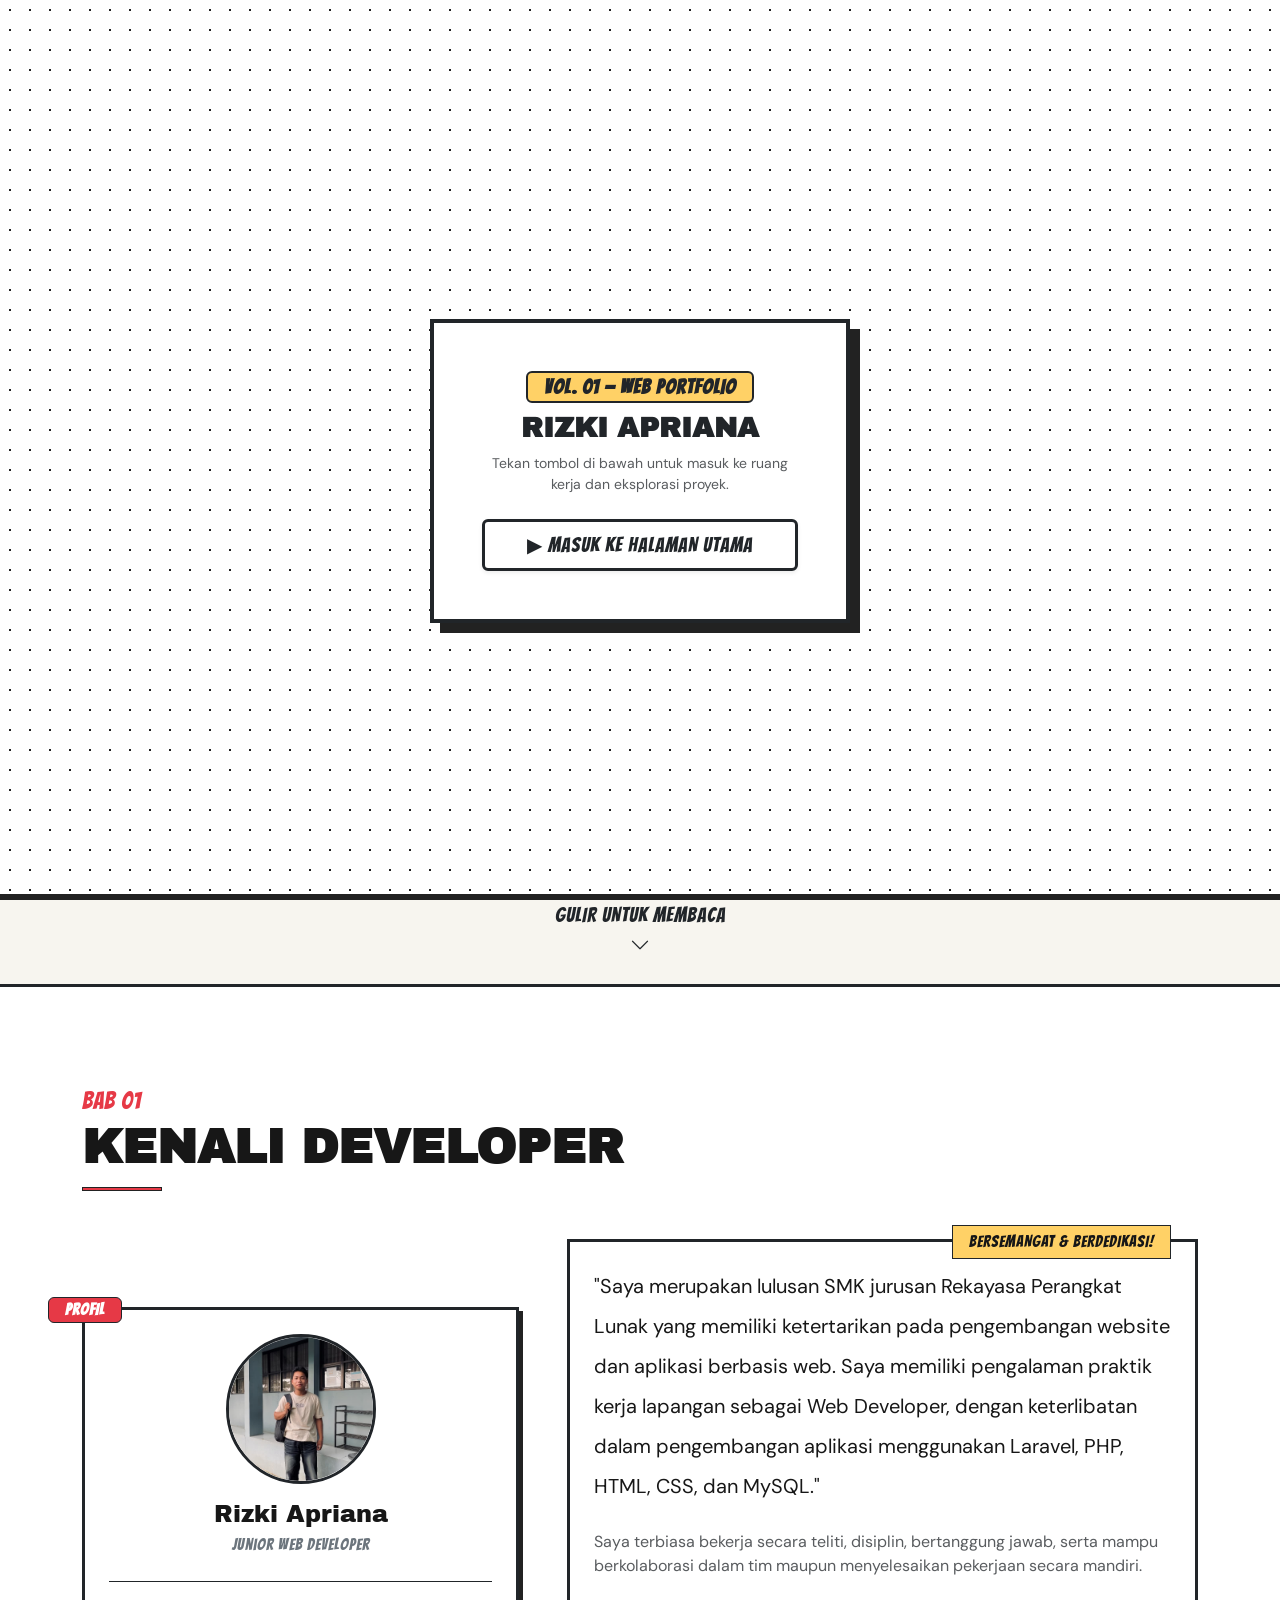
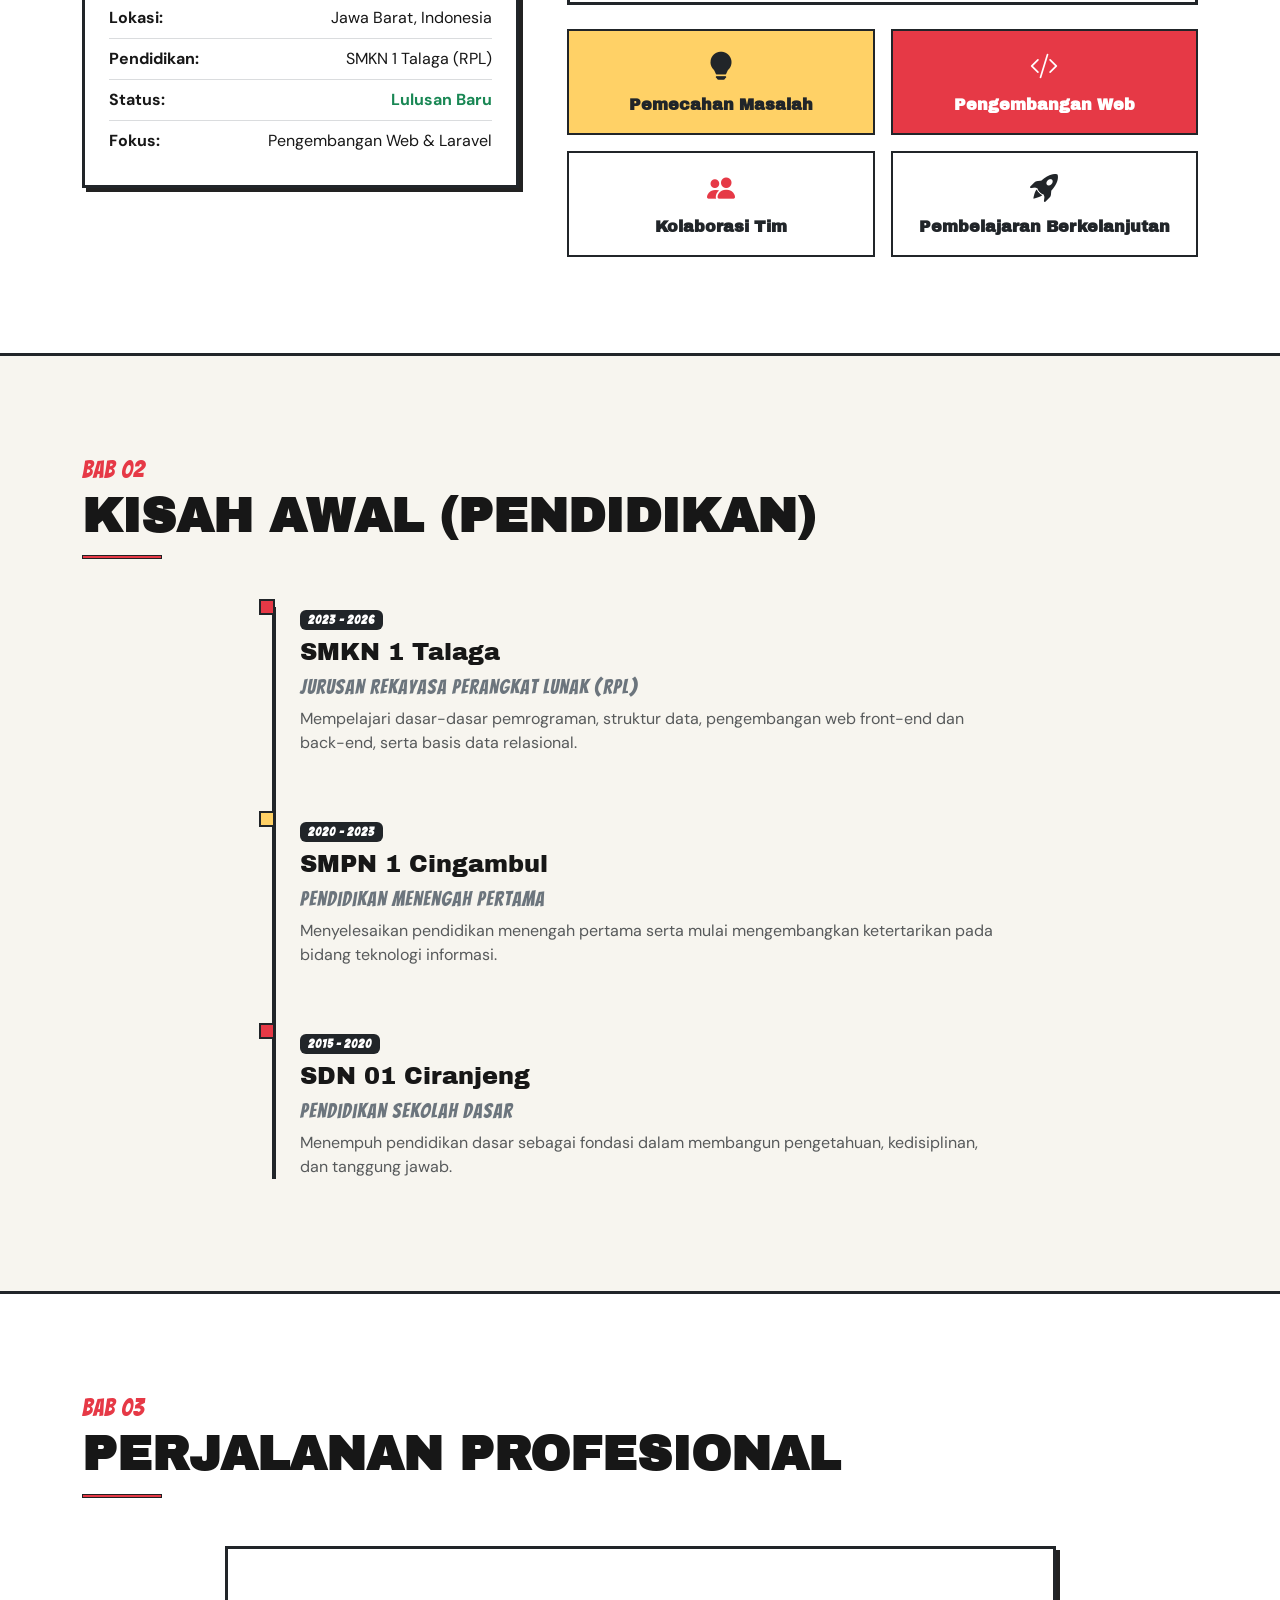
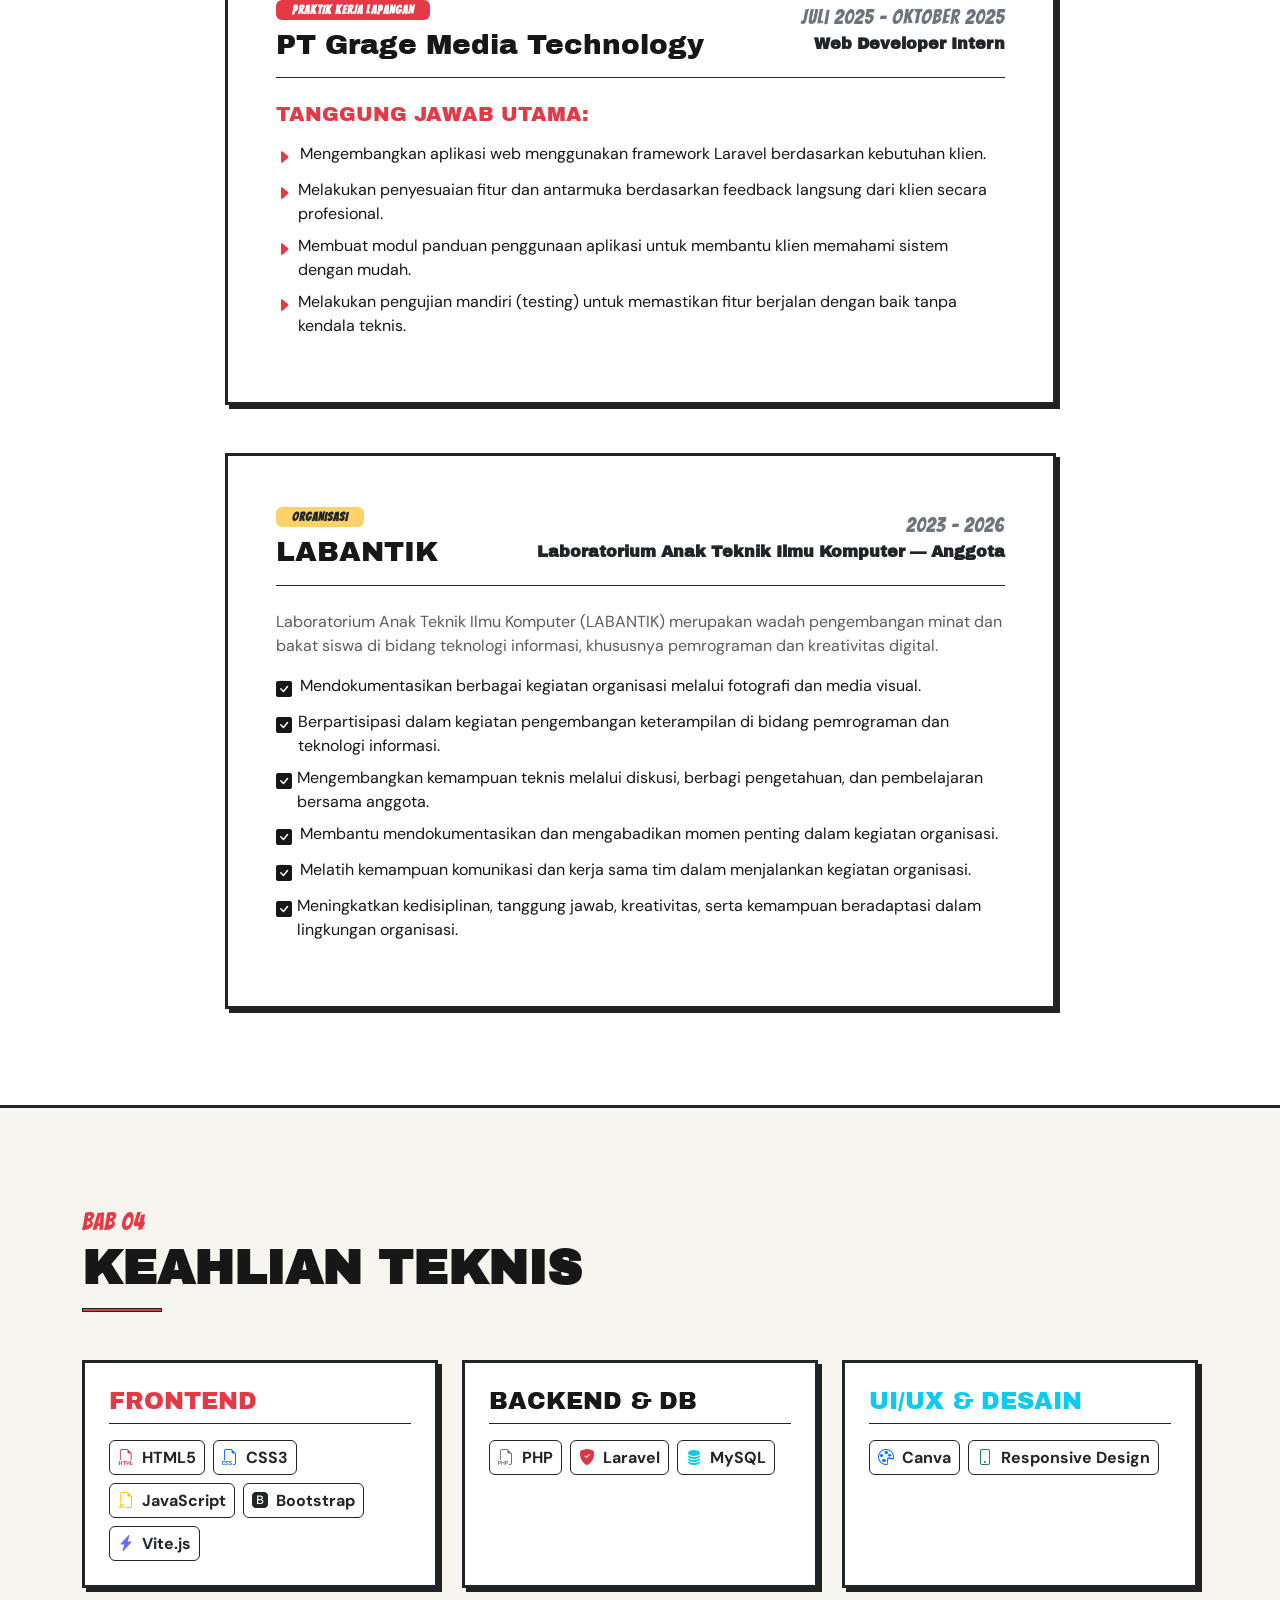
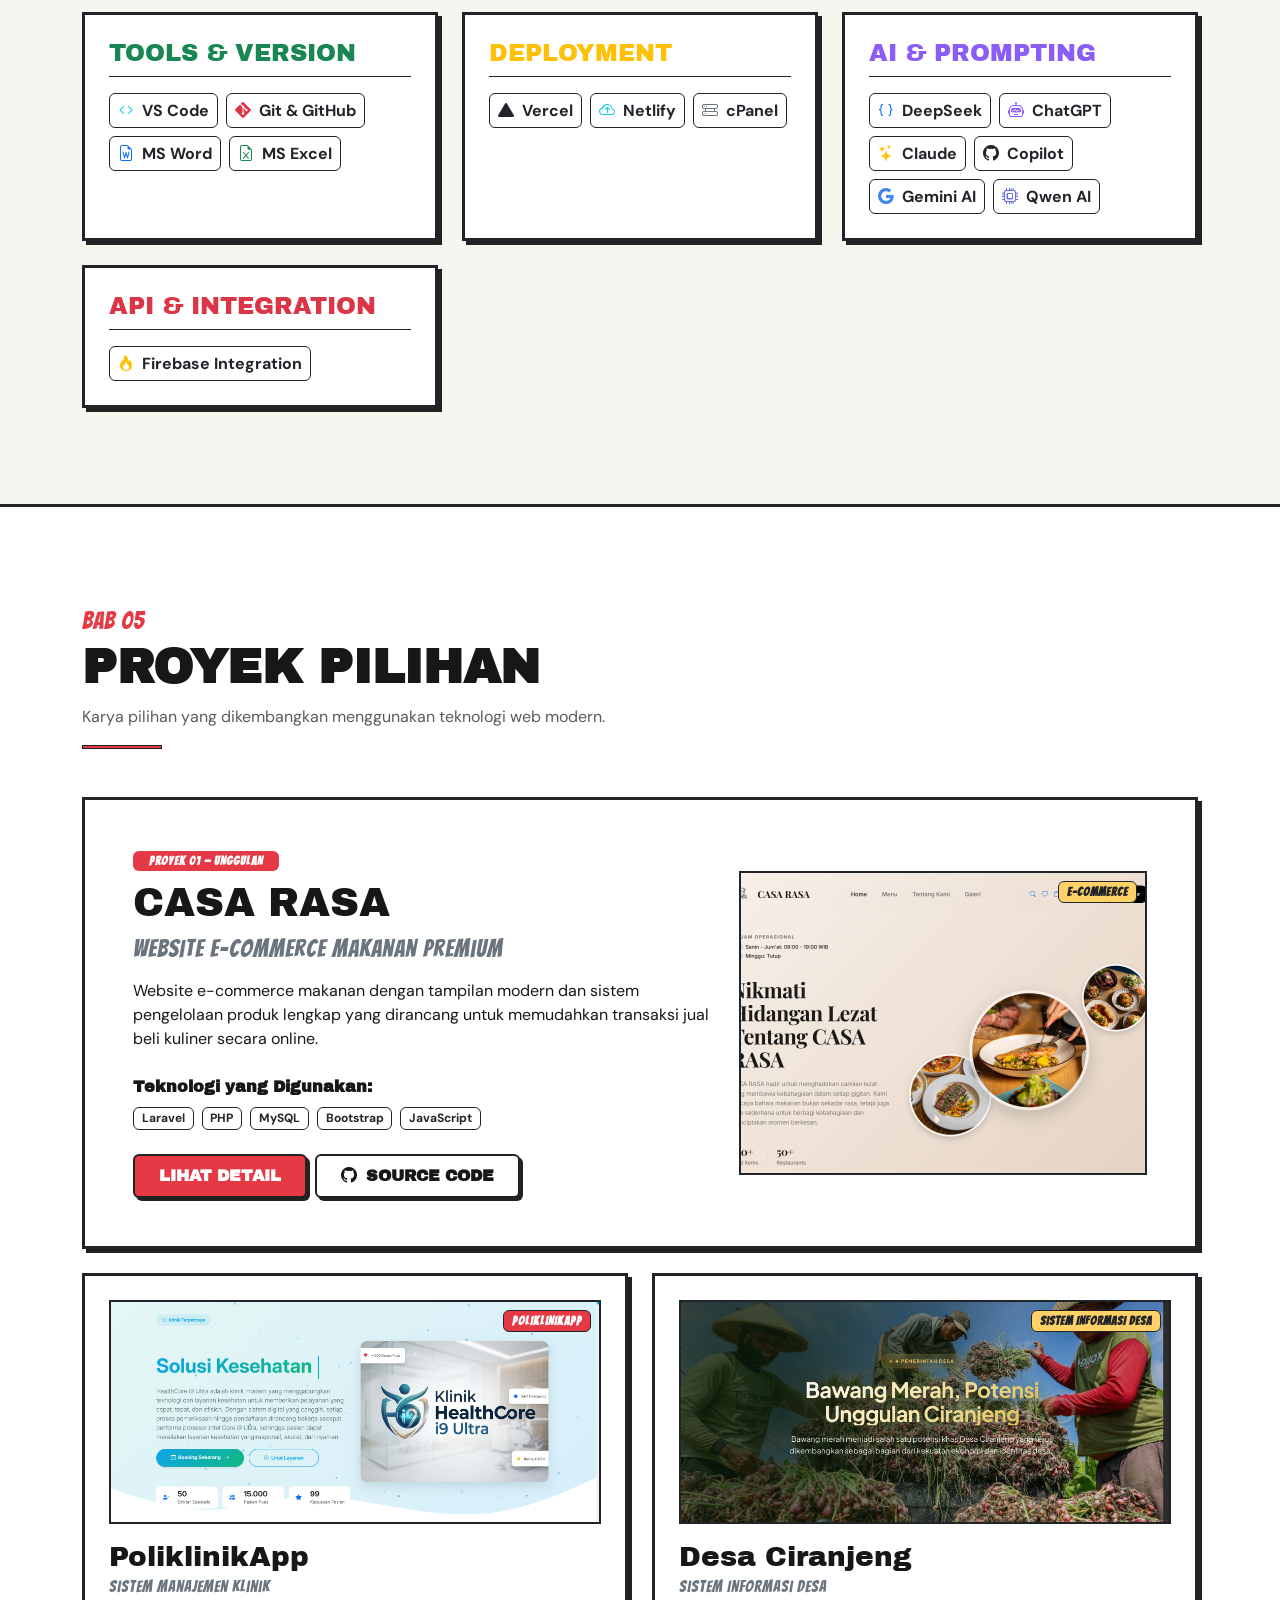
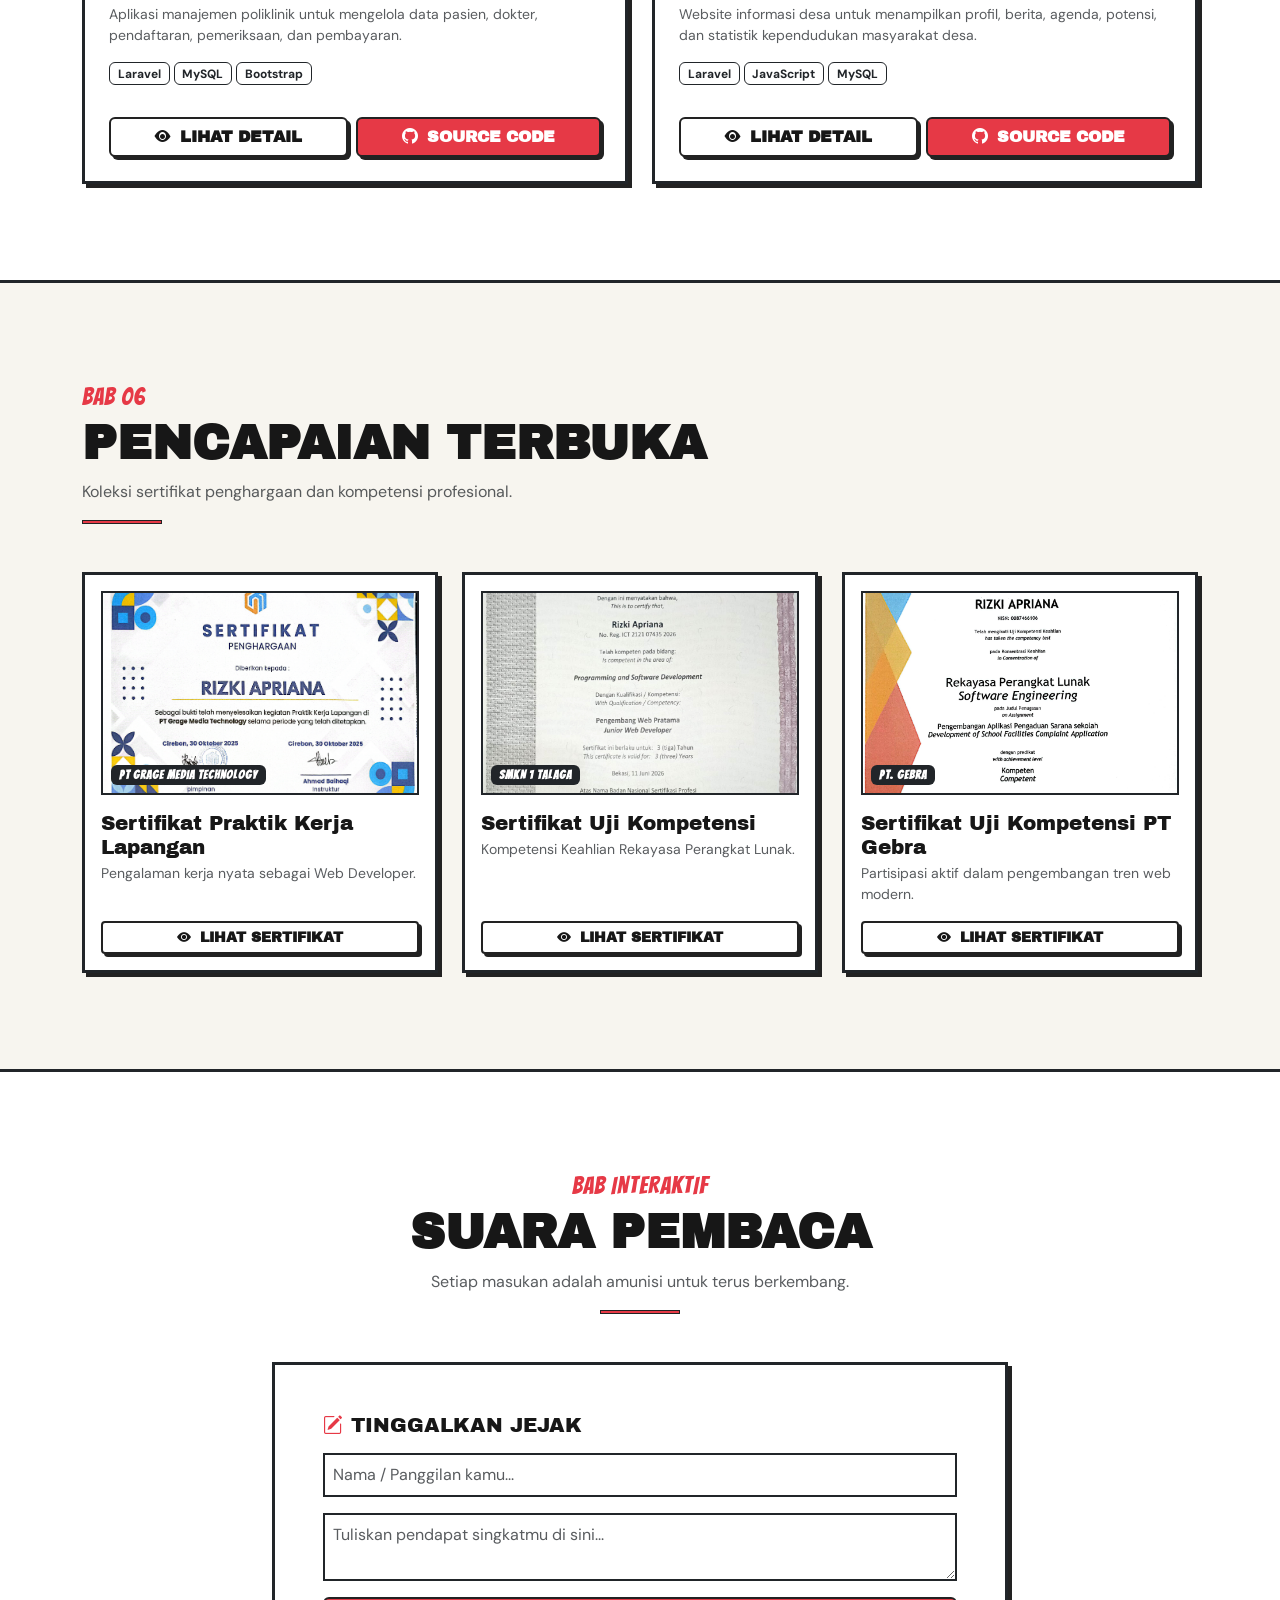
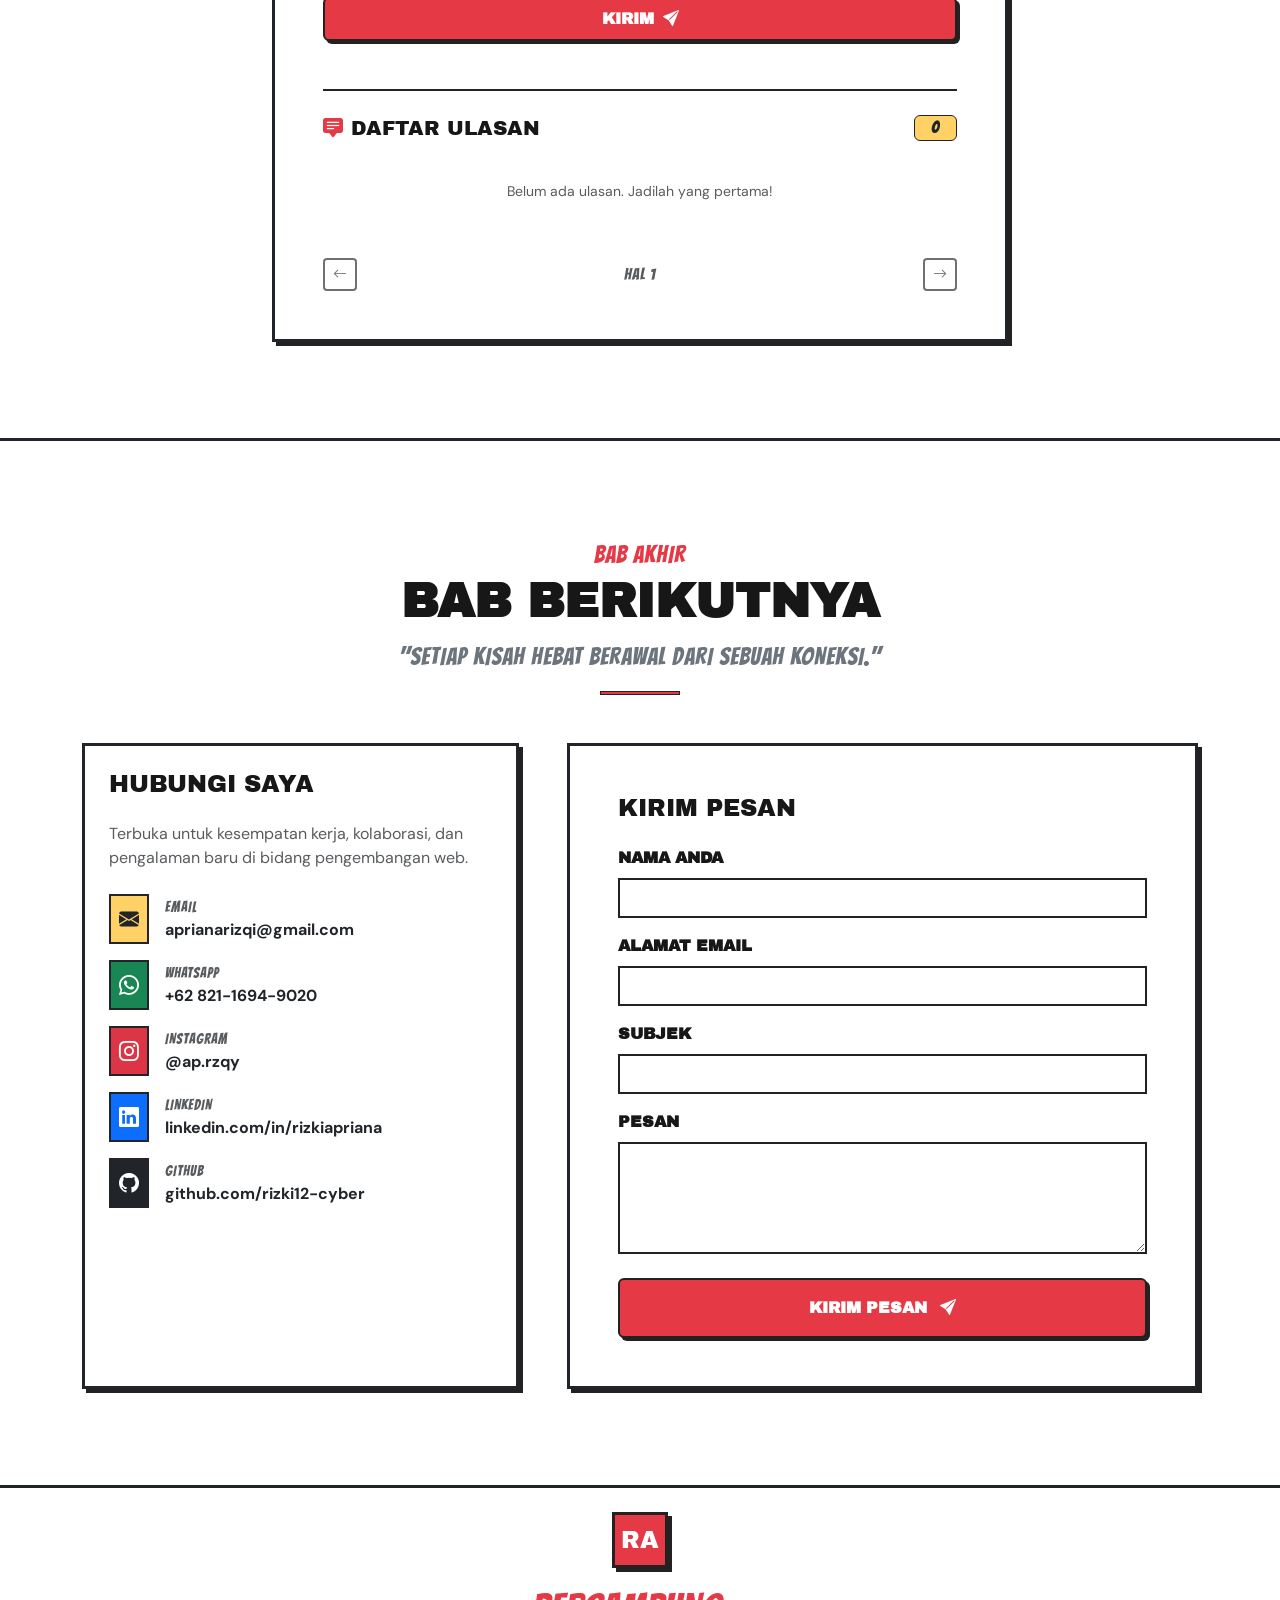
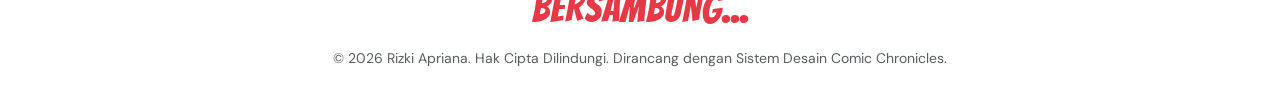
==== index.html @ af173f20 "Initial commit - Portfolio Rizki" ====
<!DOCTYPE html>
<html lang="id" data-theme="light">
<head>
    <meta charset="UTF-8">
    <meta name="viewport" content="width=device-width, initial-scale=1.0">

    <!-- Anti-flash tema: WAJIB paling atas, sebelum CSS -->
    <script>
        (function () {
            try {
                var t = localStorage.getItem('theme') || 'light';
                document.documentElement.setAttribute('data-theme', t);
            } catch (e) { /* localStorage diblokir, abaikan */ }
        })();
    </script>

    <!-- SEO Dasar -->
    <title>Portofolio — Rizki Apriana | Junior Web Developer</title>
    <meta name="description" content="Portofolio profesional Rizki Apriana, Junior Web Developer lulusan Rekayasa Perangkat Lunak. Berpengalaman membangun aplikasi web dengan Laravel, PHP, dan MySQL.">
    <meta name="author" content="Rizki Apriana">
    <meta name="robots" content="index, follow">
    <meta name="keywords" content="Rizki Apriana, Web Developer, Laravel Developer, Portofolio, RPL, SMKN 1 Talaga">
    <link rel="canonical" href="https://rizkiapriana.dev/">

    <!-- Preconnect & DNS-Prefetch untuk Mempercepat Koneksi CDN Eksternal -->
    <link rel="preconnect" href="https://cdn.jsdelivr.net" crossorigin>
    <link rel="preconnect" href="https://unpkg.com" crossorigin>
    <link rel="preconnect" href="https://fonts.googleapis.com">
    <link rel="preconnect" href="https://fonts.gstatic.com" crossorigin>
    <link rel="dns-prefetch" href="https://cdn.jsdelivr.net">
    <link rel="dns-prefetch" href="https://unpkg.com">

    <!-- Warna tema browser -->
    <meta name="theme-color" content="#FFF8E7" media="(prefers-color-scheme: light)">
    <meta name="theme-color" content="#111111" media="(prefers-color-scheme: dark)">

    <!-- Favicon & ikon -->
    <link rel="icon" type="image/svg+xml" href="assets/images/favicon.svg">
    <link rel="icon" type="image/png" sizes="32x32" href="assets/images/favicon-32x32.png">
    <link rel="icon" type="image/png" sizes="16x16" href="assets/images/favicon-16x16.png">
    <link rel="apple-touch-icon" sizes="180x180" href="assets/images/apple-touch-icon.png">
    <link rel="manifest" href="site.webmanifest">

    <!-- Open Graph -->
    <meta property="og:type" content="website">
    <meta property="og:site_name" content="Comic Chronicles — Rizki Apriana">
    <meta property="og:locale" content="id_ID">
    <meta property="og:title" content="Comic Chronicles — Portofolio Rizki Apriana">
    <meta property="og:description" content="Jelajahi perjalanan digital dan proyek pengembangan web saya.">
    <meta property="og:url" content="https://rizkiapriana.dev/">
    <meta property="og:image" content="https://rizkiapriana.dev/assets/images/og-image.png">
    <meta property="og:image:width" content="1200">
    <meta property="og:image:height" content="630">
    <meta property="og:image:alt" content="Portofolio Rizki Apriana — Junior Web Developer">

    <!-- Twitter Card -->
    <meta name="twitter:card" content="summary_large_image">
    <meta name="twitter:title" content="Comic Chronicles — Portofolio Rizki Apriana">
    <meta name="twitter:description" content="Jelajahi perjalanan digital dan proyek pengembangan web saya.">
    <meta name="twitter:image" content="https://rizkiapriana.dev/assets/images/og-image.png">

    <!-- Google Fonts (Gunakan display=swap untuk performa teks) -->
    <link href="https://fonts.googleapis.com/css2?family=Archivo+Black&family=Bangers&family=DM+Sans:ital,opsz,wght@0,9..40,100..1000;1,9..40,100..1000&display=swap" rel="stylesheet">

    <!-- Bootstrap 5.3 CSS -->
    <link href="https://cdn.jsdelivr.net/npm/bootstrap@5.3.3/dist/css/bootstrap.min.css" rel="stylesheet">
    <!-- Bootstrap Icons -->
    <link href="https://cdn.jsdelivr.net/npm/bootstrap-icons@1.11.3/font/bootstrap-icons.min.css" rel="stylesheet">
    <!-- AOS CSS -->
    <link href="https://unpkg.com/aos@2.3.1/dist/aos.css" rel="stylesheet">

    <!-- Custom CSS -->
    <link rel="stylesheet" href="assets/css/style.css">
    <link rel="stylesheet" href="assets/css/animations.css">
    <link rel="stylesheet" href="assets/css/responsive.css">

    <!-- Structured Data -->
    <script type="application/ld+json">
    {
      "@context": "https://schema.org",
      "@type": "Person",
      "name": "Rizki Apriana",
      "jobTitle": "Junior Web Developer",
      "url": "https://rizkiapriana.dev/",
      "image": "https://rizkiapriana.dev/assets/images/profil.jpg",
      "email": "mailto:aprianarizqi@gmail.com",
      "address": { "@type": "PostalAddress", "addressRegion": "Jawa Barat", "addressCountry": "ID" },
      "alumniOf": { "@type": "EducationalOrganization", "name": "SMKN 1 Talaga" },
      "knowsAbout": ["Laravel", "PHP", "MySQL", "HTML", "CSS", "JavaScript", "Bootstrap"],
      "sameAs": [
        "https://github.com/rizki12-cyber",
        "https://www.instagram.com/ap.rzqy",
        "https://www.linkedin.com/in/rizkiapriana"
      ]
    }
    </script>
</head>
<body>

    <!-- Splash Screen Interaktif dengan GIF Animasi Spider-Man -->
    <div id="comicSplash" class="splash-screen position-relative d-flex align-items-center justify-content-center">

        <div class="splash-box p-4 p-md-5 border border-4 border-dark bg-body shadow-comic text-center mt-5 pt-4">
            <span class="badge bg-comic-yellow text-dark border border-2 border-dark font-bangers fs-5 px-3 py-1 mb-2">
                VOL. 01 — WEB PORTFOLIO
            </span>
            
            <h1 class="font-archivo fs-3 fw-bold text-dark mb-2">
                RIZKI APRIANA
            </h1>

            <p class="font-dm text-muted small mb-4">
                Tekan tombol di bawah untuk masuk ke ruang kerja dan eksplorasi proyek.
            </p>

            <!-- Tombol Interaktif untuk Memulai & Mengizinkan Audio -->
            <button id="startSplashBtn" class="btn btn-comic-red font-bangers fs-5 px-4 py-2 border border-3 border-dark w-100 shadow-sm">
                ▶ MASUK KE HALAMAN UTAMA
            </button>

            <!-- Area Angka Hitung Mundur -->
            <div id="countdownArea" class="d-none mt-3">
                <h1 id="countdownNumber" class="font-archivo display-1 fw-bold text-comic-red mb-1 comic-countdown-text">3</h1>
                <p id="splashStatusText" class="font-bangers fs-6 text-dark mb-0 tracking-widest">MEMUAT SISTEM...</p>
            </div>
        </div>
    </div>

    <!-- Skip link untuk aksesibilitas keyboard -->
    <a href="#home" class="visually-hidden-focusable position-absolute top-0 start-0 m-2 px-3 py-2 bg-dark text-white">Lompat ke konten</a>

    <!-- Reading Progress Bar -->
    <div id="reading-progress"></div>

    <!-- Navigation Bar -->
    <nav class="navbar navbar-expand-lg fixed-top comic-navbar-minimal">
        <div class="container d-flex align-items-center justify-content-between">
            <a class="navbar-brand comic-brand d-flex align-items-center gap-2 m-0" href="#home">
                <span class="monogram-badge">RA</span>
                <span class="brand-text d-none d-sm-inline">APRIANA<span class="text-comic-red">.DEV</span></span>
            </a>
            
            <div class="d-flex align-items-center gap-2 d-lg-none">
                <button class="navbar-toggler comic-toggler" type="button" data-bs-toggle="collapse" data-bs-target="#navbarNav" aria-controls="navbarNav" aria-expanded="false" aria-label="Toggle Navigasi">
                    <span class="navbar-toggler-icon"></span>
                </button>
            </div>

            <div class="collapse navbar-collapse justify-content-end flex-grow-0" id="navbarNav">
                <ul class="navbar-nav align-items-lg-center gap-1 gap-lg-2 my-2 my-lg-0 p-3 p-lg-1 bg-surface border border-3 border-dark shadow-comic">
                    <li class="nav-item"><a class="nav-link comic-nav-link" href="#about">Tentang</a></li>
                    <li class="nav-item"><a class="nav-link comic-nav-link" href="#origin">Pendidikan</a></li>
                    <li class="nav-item"><a class="nav-link comic-nav-link" href="#experience">Pengalaman</a></li>
                    <li class="nav-item"><a class="nav-link comic-nav-link" href="#skills">Keahlian</a></li>
                    <li class="nav-item"><a class="nav-link comic-nav-link" href="#projects">Proyek</a></li>
                    <li class="nav-item"><a class="nav-link comic-nav-link" href="#certificates">Sertifikat</a></li>
                    <li class="nav-item"><a class="nav-link comic-nav-link" href="#reviews">Ulasan</a></li>
                    <li class="nav-item"><a class="nav-link comic-nav-link" href="#contact">Kontak</a></li>
                    <li class="nav-item ms-lg-1 mt-2 mt-lg-0">
                        <a href="cv.html" class="btn btn-comic-primary btn-sm px-3 py-1 font-archivo text-uppercase w-100">CV</a>
                    </li>
                </ul>
            </div>
        </div>
    </nav>

    <!-- Chapter Indicator Floating -->
    <div class="chapter-indicator d-none d-xl-flex">
        <span class="chapter-tag" id="currentChapter">EDISI #001 — BERANDA</span>
    </div>

    <!-- Hero Section -->
    <section id="home" class="hero-section comic-panel-grid">
        <div class="container">
            <div class="row align-items-center min-vh-100 py-5">
                <div class="col-lg-7" data-aos="fade-right">
                    <div class="comic-badge-top mb-3">
                        <span class="badge bg-comic-yellow text-dark border border-dark fw-bold px-3 py-2 font-bangers text-wrap text-start">THE DEVELOPER CHRONICLES — EDISI #001</span>
                    </div>
                    <h1 class="display-3 fw-black font-archivo text-uppercase mb-3">
                        HALO, SAYA <span class="text-comic-red highlight-pop">RIZKI APRIANA</span>
                        <span class="d-block d-md-inline-block mt-3 mt-md-0 ms-md-3">
                            <span class="nemo-inline font-bangers">
                                BIASA DI PANGGIL <span class="nemo-badge font-archivo">NEMO</span>
                            </span>
                        </span>
                    </h1>

                    <h2 class="h4 font-bangers tracking-wide text-secondary mb-4">
                        JUNIOR WEB DEVELOPER
                    </h2>

                    <p class="hero-desc font-dm text-muted mb-5">
                        Saya merupakan lulusan Rekayasa Perangkat Lunak yang memiliki ketertarikan pada pengembangan website dan aplikasi berbasis web. Saya senang mempelajari teknologi baru serta mengembangkan solusi digital yang fungsional dan menarik.
                    </p>
                    <div class="d-flex flex-wrap gap-3">
                        <a href="#projects" class="btn btn-comic-primary px-4 py-3 font-archivo text-uppercase">LIHAT PROYEK SAYA</a>
                        <a href="cv.html" class="btn btn-comic-outline px-4 py-3 font-archivo text-uppercase">UNDUH CV</a>
                    </div>
                </div>
                <div class="col-lg-5 mt-5 mt-lg-0" data-aos="fade-left">
                    <div class="comic-frame-box p-3 bg-surface border border-3 border-dark shadow-comic">
                        <div class="position-relative overflow-hidden border border-2 border-dark">
                            <!-- Optimasi LCP: fetchpriority high & decoding async -->
                            <img src="assets/images/profil.jpg" alt="Foto Profil Rizki Apriana" class="img-fluid w-100 object-fit-cover" style="height: 420px;" fetchpriority="high" decoding="async" onerror="this.src='https://images.unsplash.com/photo-1534528741775-53994a69daeb?q=80&w=800&auto=format&fit=crop'">
                            <div class="speech-bubble-hero position-absolute bottom-0 start-0 m-3 p-2 bg-comic-yellow border border-dark text-dark fw-bold font-bangers">
                                Mari Bangun Sesuatu yang Hebat!
                            </div>
                        </div>
                        <div class="d-flex justify-content-between align-items-center mt-3 pt-2 border-top border-dark">
                            <span class="font-bangers fs-5">EDISI VOL. 1</span>
                            <span class="font-dm small text-muted">EST. 2026</span>
                        </div>
                    </div>
                </div>
            </div>
        </div>
        <div class="scroll-indicator text-center pb-4">
            <a href="#about" class="text-dark text-decoration-none font-bangers fs-5">
                GULIR UNTUK MEMBACA <br> <i class="bi bi-chevron-down animate-bounce"></i>
            </a>
        </div>
    </section>

    <!-- About Section -->
    <section id="about" class="py-5 border-top border-3 border-dark bg-surface">
        <div class="container py-5">
            <div class="section-title-wrap mb-5" data-aos="fade-up">
                <span class="font-bangers text-comic-red fs-4">BAB 01</span>
                <h2 class="display-5 font-archivo fw-bold text-uppercase">KENALI DEVELOPER</h2>
                <div class="comic-divider"></div>
            </div>
            <div class="row g-5 align-items-center">
                <div class="col-lg-5" data-aos="fade-right">
                    <div class="comic-card p-4 bg-body border border-3 border-dark position-relative">
                        <div class="position-absolute top-0 start-0 translate-middle badge bg-comic-red text-white border border-dark font-bangers fs-6 px-3 py-1">PROFIL</div>
                        <div class="text-center mb-4">
                            <img src="assets/images/profil.jpg" alt="Rizki Apriana" class="rounded-circle border border-3 border-dark mb-3" style="width: 150px; height: 150px; object-fit: cover;" loading="lazy" decoding="async" onerror="this.src='https://images.unsplash.com/photo-1534528741775-53994a69daeb?q=80&w=400&auto=format&fit=crop'">
                            <h3 class="font-archivo fs-4 mb-1">Rizki Apriana</h3>
                            <p class="font-bangers text-secondary">Junior Web Developer</p>
                        </div>
                        <ul class="list-unstyled font-dm mb-0 border-top border-dark pt-3">
                            <li class="py-2 d-flex justify-content-between border-bottom border-secondary border-opacity-25">
                                <span class="fw-bold">Lokasi:</span> <span>Jawa Barat, Indonesia</span>
                            </li>
                            <li class="py-2 d-flex justify-content-between border-bottom border-secondary border-opacity-25">
                                <span class="fw-bold">Pendidikan:</span> <span>SMKN 1 Talaga (RPL)</span>
                            </li>
                            <li class="py-2 d-flex justify-content-between border-bottom border-secondary border-opacity-25">
                                <span class="fw-bold">Status:</span> <span class="text-success fw-bold">Lulusan Baru</span>
                            </li>
                            <li class="py-2 d-flex justify-content-between">
                                <span class="fw-bold">Fokus:</span> <span>Pengembangan Web &amp; Laravel</span>
                            </li>
                        </ul>
                    </div>
                </div>
                <div class="col-lg-7" data-aos="fade-left">
                    <div class="position-relative p-4 border border-3 border-dark bg-body mb-4">
                        <div class="speech-bubble-about position-absolute top-0 end-0 translate-middle-y me-4 px-3 py-1 bg-comic-yellow border border-dark font-bangers">
                            BERSEMANGAT &amp; BERDEDIKASI!
                        </div>
                        <p class="font-dm fs-5 lh-lg mb-4">
                            "Saya merupakan lulusan SMK jurusan Rekayasa Perangkat Lunak yang memiliki ketertarikan pada pengembangan website dan aplikasi berbasis web. Saya memiliki pengalaman praktik kerja lapangan sebagai Web Developer, dengan keterlibatan dalam pengembangan aplikasi menggunakan Laravel, PHP, HTML, CSS, dan MySQL."
                        </p>
                        <p class="font-dm text-muted mb-0">
                            Saya terbiasa bekerja secara teliti, disiplin, bertanggung jawab, serta mampu berkolaborasi dalam tim maupun menyelesaikan pekerjaan secara mandiri.
                        </p>
                    </div>
                    <div class="row g-3">
                        <div class="col-sm-6">
                            <div class="p-3 border border-2 border-dark bg-comic-yellow text-dark font-archivo text-center fw-bold">
                                <i class="bi bi-lightbulb-fill d-block fs-3 mb-1"></i> Pemecahan Masalah
                            </div>
                        </div>
                        <div class="col-sm-6">
                            <div class="p-3 border border-2 border-dark bg-comic-red text-white font-archivo text-center fw-bold">
                                <i class="bi bi-code-slash d-block fs-3 mb-1"></i> Pengembangan Web
                            </div>
                        </div>
                        <div class="col-sm-6">
                            <div class="p-3 border border-2 border-dark bg-body text-dark font-archivo text-center fw-bold">
                                <i class="bi bi-people-fill d-block fs-3 mb-1 text-comic-red"></i> Kolaborasi Tim
                            </div>
                        </div>
                        <div class="col-sm-6">
                            <div class="p-3 border border-2 border-dark bg-body text-dark font-archivo text-center fw-bold">
                                <i class="bi bi-rocket-takeoff-fill d-block fs-3 mb-1 text-comic-yellow"></i> Pembelajaran Berkelanjutan
                            </div>
                        </div>
                    </div>
                </div>
            </div>
        </div>
    </section>

    <!-- Origin Story Section (Education) -->
    <section id="origin" class="py-5 border-top border-3 border-dark">
        <div class="container py-5">
            <div class="section-title-wrap mb-5" data-aos="fade-up">
                <span class="font-bangers text-comic-red fs-4">BAB 02</span>
                <h2 class="display-5 font-archivo fw-bold text-uppercase">KISAH AWAL (PENDIDIKAN)</h2>
                <div class="comic-divider"></div>
            </div>

            <div class="row justify-content-center">
                <div class="col-lg-8">
                    <div class="timeline-editorial">
                        <div class="timeline-item border-start border-4 border-dark ps-4 pb-5 position-relative" data-aos="fade-up">
                            <div class="timeline-dot bg-comic-red border border-2 border-dark position-absolute top-0 start-0 translate-middle"></div>
                            <span class="badge bg-dark text-white font-bangers mb-2">2023 – 2026</span>
                            <h3 class="font-archivo fs-4">SMKN 1 Talaga</h3>
                            <h4 class="font-bangers text-secondary fs-5">Jurusan Rekayasa Perangkat Lunak (RPL)</h4>
                            <p class="font-dm text-muted mt-2">Mempelajari dasar-dasar pemrograman, struktur data, pengembangan web front-end dan back-end, serta basis data relasional.</p>
                        </div>

                        <div class="timeline-item border-start border-4 border-dark ps-4 pb-5 position-relative" data-aos="fade-up">
                            <div class="timeline-dot bg-comic-yellow border border-2 border-dark position-absolute top-0 start-0 translate-middle"></div>
                            <span class="badge bg-dark text-white font-bangers mb-2">2020 – 2023</span>
                            <h3 class="font-archivo fs-4">SMPN 1 Cingambul</h3>
                            <h4 class="font-bangers text-secondary fs-5">Pendidikan Menengah Pertama</h4>
                            <p class="font-dm text-muted mt-2">Menyelesaikan pendidikan menengah pertama serta mulai mengembangkan ketertarikan pada bidang teknologi informasi.</p>
                        </div>

                        <div class="timeline-item border-start border-4 border-dark ps-4 position-relative" data-aos="fade-up">
                            <div class="timeline-dot bg-comic-red border border-2 border-dark position-absolute top-0 start-0 translate-middle"></div>
                            <span class="badge bg-dark text-white font-bangers mb-2">2015 – 2020</span>
                            <h3 class="font-archivo fs-4">SDN 01 Ciranjeng</h3>
                            <h4 class="font-bangers text-secondary fs-5">Pendidikan Sekolah Dasar</h4>
                            <p class="font-dm text-muted mt-2">Menempuh pendidikan dasar sebagai fondasi dalam membangun pengetahuan, kedisiplinan, dan tanggung jawab.</p>
                        </div>
                    </div>
                </div>
            </div>
        </div>
    </section>

    <!-- Professional Journey Section (Experience) -->
    <section id="experience" class="py-5 border-top border-3 border-dark bg-surface">
        <div class="container py-5">
            <div class="section-title-wrap mb-5" data-aos="fade-up">
                <span class="font-bangers text-comic-red fs-4">BAB 03</span>
                <h2 class="display-5 font-archivo fw-bold text-uppercase">PERJALANAN PROFESIONAL</h2>
                <div class="comic-divider"></div>
            </div>
            <div class="row justify-content-center">
                <div class="col-lg-9">
                    <div class="comic-card p-4 p-md-5 border border-3 border-dark bg-body shadow-comic" data-aos="fade-up">
                        <div class="d-flex flex-wrap justify-content-between align-items-center mb-4 pb-3 border-bottom border-dark">
                            <div>
                                <span class="badge bg-comic-red text-white font-bangers px-3 py-1 mb-2">PRAKTIK KERJA LAPANGAN</span>
                                <h3 class="font-archivo fs-3 mb-0">PT Grage Media Technology</h3>
                            </div>
                            <div class="text-lg-end mt-2 mt-lg-0">
                                <span class="font-bangers fs-5 text-secondary">Juli 2025 – Oktober 2025</span>
                                <div class="font-archivo fw-bold text-dark">Web Developer Intern</div>
                            </div>
                        </div>
                        <h4 class="font-archivo fs-5 mb-3 text-uppercase text-comic-red">Tanggung Jawab Utama:</h4>
                        <ul class="list-unstyled font-dm space-y-3">
                            <li class="d-flex align-items-start mb-2">
                                <i class="bi bi-caret-right-fill text-comic-red me-2 mt-1"></i>
                                <span>Mengembangkan aplikasi web menggunakan framework Laravel berdasarkan kebutuhan klien.</span>
                            </li>
                            <li class="d-flex align-items-start mb-2">
                                <i class="bi bi-caret-right-fill text-comic-red me-2 mt-1"></i>
                                <span>Melakukan penyesuaian fitur dan antarmuka berdasarkan feedback langsung dari klien secara profesional.</span>
                            </li>
                            <li class="d-flex align-items-start mb-2">
                                <i class="bi bi-caret-right-fill text-comic-red me-2 mt-1"></i>
                                <span>Membuat modul panduan penggunaan aplikasi untuk membantu klien memahami sistem dengan mudah.</span>
                            </li>
                            <li class="d-flex align-items-start mb-2">
                                <i class="bi bi-caret-right-fill text-comic-red me-2 mt-1"></i>
                                <span>Melakukan pengujian mandiri (testing) untuk memastikan fitur berjalan dengan baik tanpa kendala teknis.</span>
                            </li>
                        </ul>
                    </div>

                    
                    <div class="comic-card p-4 p-md-5 border border-3 border-dark bg-body shadow-comic mt-5" data-aos="fade-up">
                        <div class="d-flex flex-wrap justify-content-between align-items-center mb-4 pb-3 border-bottom border-dark">
                            <div>
                                <span class="badge bg-comic-yellow text-dark font-bangers px-3 py-1 mb-2">ORGANISASI</span>
                                <h3 class="font-archivo fs-3 mb-0">LABANTIK</h3>
                            </div>
                            <div class="text-lg-end mt-2 mt-lg-0">
                                <span class="font-bangers fs-5 text-secondary">2023 – 2026</span>
                                <div class="font-archivo fw-bold text-dark">Laboratorium Anak Teknik Ilmu Komputer — Anggota</div>
                            </div>
                        </div>

                        <p class="font-dm text-muted mb-3">
                            Laboratorium Anak Teknik Ilmu Komputer (LABANTIK) merupakan wadah pengembangan minat dan bakat siswa di bidang teknologi informasi, khususnya pemrograman dan kreativitas digital.
                        </p>

                        <ul class="list-unstyled font-dm space-y-3">
                            <li class="d-flex align-items-start mb-2">
                                <i class="bi bi-check-square-fill text-comic-yellow me-2 mt-1"></i>
                                <span>Mendokumentasikan berbagai kegiatan organisasi melalui fotografi dan media visual.</span>
                            </li>
                            <li class="d-flex align-items-start mb-2">
                                <i class="bi bi-check-square-fill text-comic-yellow me-2 mt-1"></i>
                                <span>Berpartisipasi dalam kegiatan pengembangan keterampilan di bidang pemrograman dan teknologi informasi.</span>
                            </li>
                            <li class="d-flex align-items-start mb-2">
                                <i class="bi bi-check-square-fill text-comic-yellow me-2 mt-1"></i>
                                <span>Mengembangkan kemampuan teknis melalui diskusi, berbagi pengetahuan, dan pembelajaran bersama anggota.</span>
                            </li>
                            <li class="d-flex align-items-start mb-2">
                                <i class="bi bi-check-square-fill text-comic-yellow me-2 mt-1"></i>
                                <span>Membantu mendokumentasikan dan mengabadikan momen penting dalam kegiatan organisasi.</span>
                            </li>
                            <li class="d-flex align-items-start mb-2">
                                <i class="bi bi-check-square-fill text-comic-yellow me-2 mt-1"></i>
                                <span>Melatih kemampuan komunikasi dan kerja sama tim dalam menjalankan kegiatan organisasi.</span>
                            </li>
                            <li class="d-flex align-items-start mb-2">
                                <i class="bi bi-check-square-fill text-comic-yellow me-2 mt-1"></i>
                                <span>Meningkatkan kedisiplinan, tanggung jawab, kreativitas, serta kemampuan beradaptasi dalam lingkungan organisasi.</span>
                            </li>
                        </ul>
                    </div>
                </div>
            </div>
        </div>
    </section>

    <!-- Technical Abilities Section (Skills) -->
    <section id="skills" class="py-5 border-top border-3 border-dark">
        <div class="container py-5">
            <div class="section-title-wrap mb-5" data-aos="fade-up">
                <span class="font-bangers text-comic-red fs-4">BAB 04</span>
                <h2 class="display-5 font-archivo fw-bold text-uppercase">KEAHLIAN TEKNIS</h2>
                <div class="comic-divider"></div>
            </div>
            
            <div class="row g-4" id="skillsContainer">
                <!-- 1. FRONTEND -->
                <div class="col-md-6 col-lg-4" data-aos="fade-up">
                    <div class="comic-skill-card p-4 border border-3 border-dark bg-body h-100">
                        <h3 class="font-archivo fs-4 mb-3 pb-2 border-bottom border-dark text-comic-red">FRONTEND</h3>
                        <div class="d-flex flex-wrap gap-2">
                            <span class="badge border border-dark bg-surface text-dark font-dm p-2 fs-6"><i class="bi bi-filetype-html text-danger me-1"></i> HTML5</span>
                            <span class="badge border border-dark bg-surface text-dark font-dm p-2 fs-6"><i class="bi bi-filetype-css text-primary me-1"></i> CSS3</span>
                            <span class="badge border border-dark bg-surface text-dark font-dm p-2 fs-6"><i class="bi bi-filetype-js text-warning me-1"></i> JavaScript</span>
                            <span class="badge border border-dark bg-surface text-dark font-dm p-2 fs-6"><i class="bi bi-bootstrap-fill text-purple me-1"></i> Bootstrap</span>
                            <span class="badge border border-dark bg-surface text-dark font-dm p-2 fs-6"><i class="bi bi-lightning-charge-fill me-1" style="color: #646CFF;"></i> Vite.js</span>
                        </div>
                    </div>
                </div>

                <!-- 2. BACKEND & DB -->
                <div class="col-md-6 col-lg-4" data-aos="fade-up" data-aos-delay="100">
                    <div class="comic-skill-card p-4 border border-3 border-dark bg-body h-100">
                        <h3 class="font-archivo fs-4 mb-3 pb-2 border-bottom border-dark text-comic-yellow">BACKEND &amp; DB</h3>
                        <div class="d-flex flex-wrap gap-2">
                            <span class="badge border border-dark bg-surface text-dark font-dm p-2 fs-6"><i class="bi bi-filetype-php text-secondary me-1"></i> PHP</span>
                            <span class="badge border border-dark bg-surface text-dark font-dm p-2 fs-6"><i class="bi bi-shield-fill-check text-danger me-1"></i> Laravel</span>
                            <span class="badge border border-dark bg-surface text-dark font-dm p-2 fs-6"><i class="bi bi-database-fill text-info me-1"></i> MySQL</span>
                        </div>
                    </div>
                </div>

                <!-- 3. UI/UX & DESAIN -->
                <div class="col-md-6 col-lg-4" data-aos="fade-up" data-aos-delay="150">
                    <div class="comic-skill-card p-4 border border-3 border-dark bg-body h-100">
                        <h3 class="font-archivo fs-4 mb-3 pb-2 border-bottom border-dark text-info">UI/UX &amp; DESAIN</h3>
                        <div class="d-flex flex-wrap gap-2">
                            <span class="badge border border-dark bg-surface text-dark font-dm p-2 fs-6"><i class="bi bi-palette text-primary me-1"></i> Canva</span>
                            <span class="badge border border-dark bg-surface text-dark font-dm p-2 fs-6"><i class="bi bi-phone text-success me-1"></i> Responsive Design</span>
                        </div>
                    </div>
                </div>

                <!-- 4. TOOLS & VERSION -->
                <div class="col-md-6 col-lg-4" data-aos="fade-up" data-aos-delay="200">
                    <div class="comic-skill-card p-4 border border-3 border-dark bg-body h-100">
                        <h3 class="font-archivo fs-4 mb-3 pb-2 border-bottom border-dark text-success">TOOLS &amp; VERSION</h3>
                        <div class="d-flex flex-wrap gap-2">
                            <span class="badge border border-dark bg-surface text-dark font-dm p-2 fs-6"><i class="bi bi-code text-info me-1"></i> VS Code</span>
                            <span class="badge border border-dark bg-surface text-dark font-dm p-2 fs-6"><i class="bi bi-git text-danger me-1"></i> Git &amp; GitHub</span>
                            <span class="badge border border-dark bg-surface text-dark font-dm p-2 fs-6"><i class="bi bi-file-earmark-word text-primary me-1"></i> MS Word</span>
                            <span class="badge border border-dark bg-surface text-dark font-dm p-2 fs-6"><i class="bi bi-file-earmark-excel text-success me-1"></i> MS Excel</span>
                        </div>
                    </div>
                </div>

                <!-- 5. DEPLOYMENT -->
                <div class="col-md-6 col-lg-4" data-aos="fade-up" data-aos-delay="250">
                    <div class="comic-skill-card p-4 border border-3 border-dark bg-body h-100">
                        <h3 class="font-archivo fs-4 mb-3 pb-2 border-bottom border-dark text-warning">DEPLOYMENT</h3>
                        <div class="d-flex flex-wrap gap-2">
                            <span class="badge border border-dark bg-surface text-dark font-dm p-2 fs-6"><i class="bi bi-triangle-fill text-dark me-1"></i> Vercel</span>
                            <span class="badge border border-dark bg-surface text-dark font-dm p-2 fs-6"><i class="bi bi-cloud-arrow-up text-info me-1"></i> Netlify</span>
                            <span class="badge border border-dark bg-surface text-dark font-dm p-2 fs-6"><i class="bi bi-hdd-rack text-secondary me-1"></i> cPanel</span>
                        </div>
                    </div>
                </div>
                
                <!-- 6. AI & PROMPTING -->
                <div class="col-md-6 col-lg-4" data-aos="fade-up" data-aos-delay="300">
                    <div class="comic-skill-card p-4 border border-3 border-dark bg-body h-100">
                        <h3 class="font-archivo fs-4 mb-3 pb-2 border-bottom border-dark" style="color: #8b5cf6;">AI &amp; PROMPTING</h3>
                        <div class="d-flex flex-wrap gap-2">
                            <span class="badge border border-dark bg-surface text-dark font-dm p-2 fs-6"><i class="bi bi-braces text-primary me-1"></i> DeepSeek</span>
                            <span class="badge border border-dark bg-surface text-dark font-dm p-2 fs-6"><i class="bi bi-robot me-1" style="color: #8b5cf6;"></i> ChatGPT</span>
                            <span class="badge border border-dark bg-surface text-dark font-dm p-2 fs-6"><i class="bi bi-stars text-warning me-1"></i> Claude</span>
                            <span class="badge border border-dark bg-surface text-dark font-dm p-2 fs-6"><i class="bi bi-github text-dark me-1"></i> Copilot</span>
                            <span class="badge border border-dark bg-surface text-dark font-dm p-2 fs-6"><i class="bi bi-google me-1" style="color: #4285F4;"></i> Gemini AI</span>
                            <span class="badge border border-dark bg-surface text-dark font-dm p-2 fs-6"><i class="bi bi-cpu me-1" style="color: #6366f1;"></i> Qwen AI</span>
                        </div>
                    </div>
                </div>

                <!-- 7. API & INTEGRATION -->
                <div class="col-md-6 col-lg-4" data-aos="fade-up" data-aos-delay="350">
                    <div class="comic-skill-card p-4 border border-3 border-dark bg-body h-100">
                        <h3 class="font-archivo fs-4 mb-3 pb-2 border-bottom border-dark text-danger">API &amp; INTEGRATION</h3>
                        <div class="d-flex flex-wrap gap-2">
                            <span class="badge border border-dark bg-surface text-dark font-dm p-2 fs-6"><i class="bi bi-fire text-warning me-1"></i> Firebase Integration</span>
                        </div>
                    </div>
                </div>
            </div>
        </div>
    </section>

    <!-- Selected Projects Section -->
    <section id="projects" class="py-5 border-top border-3 border-dark bg-surface">
        <div class="container py-5">
            <div class="section-title-wrap mb-5" data-aos="fade-up">
                <span class="font-bangers text-comic-red fs-4">BAB 05</span>
                
                <!-- GIF Animasi Proyek Ditingkatkan Performanya -->
                <div class="d-flex align-items-center gap-3">
                    <h2 class="display-5 font-archivo fw-bold text-uppercase mb-0">PROYEK PILIHAN</h2>
                </div>

                <p class="font-dm text-muted mt-2">Karya pilihan yang dikembangkan menggunakan teknologi web modern.</p>
                <div class="comic-divider"></div>
            </div>

            <div class="row g-4" id="projectsGrid">
                <!-- Project 01 -->
                <div class="col-12" data-aos="fade-up">
                    <div class="comic-project-card featured border border-3 border-dark bg-body p-4 p-lg-5">
                        <div class="row align-items-center g-4">
                            <div class="col-lg-7">
                                <span class="badge bg-comic-red text-white font-bangers px-3 py-1 mb-2">PROYEK 01 — UNGGULAN</span>
                                <h3 class="font-archivo display-6 mb-2">CASA RASA</h3>
                                <h4 class="font-bangers text-secondary fs-4 mb-3">Website E-Commerce Makanan Premium</h4>
                                <p class="font-dm mb-4">Website e-commerce makanan dengan tampilan modern dan sistem pengelolaan produk lengkap yang dirancang untuk memudahkan transaksi jual beli kuliner secara online.</p>
                                <div class="mb-4">
                                    <strong class="font-archivo d-block mb-2">Teknologi yang Digunakan:</strong>
                                    <div class="d-flex flex-wrap gap-2">
                                        <span class="badge border border-dark bg-surface text-dark">Laravel</span>
                                        <span class="badge border border-dark bg-surface text-dark">PHP</span>
                                        <span class="badge border border-dark bg-surface text-dark">MySQL</span>
                                        <span class="badge border border-dark bg-surface text-dark">Bootstrap</span>
                                        <span class="badge border border-dark bg-surface text-dark">JavaScript</span>
                                    </div>
                                </div>
                                <div class="d-flex flex-column flex-sm-row gap-2">
                                    <button class="btn btn-comic-primary px-4 py-2 font-archivo view-project-btn" data-project-id="1">LIHAT DETAIL</button>
                                    <a href="https://github.com/rizki12-cyber/E-Commerce-Restoran" target="_blank" rel="noopener noreferrer" class="btn btn-comic-outline px-4 py-2 font-archivo"><i class="bi bi-github me-1"></i> SOURCE CODE</a>
                                </div>
                            </div>
                            <div class="col-lg-5">
                                <div class="border border-2 border-dark overflow-hidden position-relative">
                                    <img src="assets/images/projects/casarasa1.png" alt="Casa Rasa E-Commerce" class="img-fluid w-100 object-fit-cover" style="height: 300px;" loading="lazy" decoding="async" onerror="this.src='https://images.unsplash.com/photo-1555396273-367ea4eb4db5?q=80&w=800&auto=format&fit=crop'">
                                    <div class="position-absolute top-0 end-0 m-2 badge bg-comic-yellow text-dark border border-dark font-bangers">E-COMMERCE</div>
                                </div>
                            </div>
                        </div>
                    </div>
                </div>

                <!-- Project 02 -->
                <div class="col-md-6" data-aos="fade-up">
                    <div class="comic-project-card border border-3 border-dark bg-body p-4 h-100 d-flex flex-column justify-content-between">
                        <div>
                            <div class="border border-2 border-dark overflow-hidden mb-3 position-relative">
                                <img src="assets/images/projects/klinik1.png" alt="PoliklinikApp" class="img-fluid w-100 object-fit-cover" style="height: 220px;" loading="lazy" decoding="async" onerror="this.src='https://images.unsplash.com/photo-1584515979956-d9f6e5d09982?q=80&w=800&auto=format&fit=crop'">
                                <span class="position-absolute top-0 end-0 m-2 badge bg-comic-red text-white border border-dark font-bangers">PoliklinikApp</span>
                            </div>
                            <h3 class="font-archivo fs-3 mb-1">PoliklinikApp</h3>
                            <h4 class="font-bangers text-secondary fs-6 mb-2">Sistem Manajemen Klinik</h4>
                            <p class="font-dm text-muted small mb-3">Aplikasi manajemen poliklinik untuk mengelola data pasien, dokter, pendaftaran, pemeriksaan, dan pembayaran.</p>
                            <div class="d-flex flex-wrap gap-1 mb-3">
                                <span class="badge border border-dark bg-surface text-dark small">Laravel</span>
                                <span class="badge border border-dark bg-surface text-dark small">MySQL</span>
                                <span class="badge border border-dark bg-surface text-dark small">Bootstrap</span>
                            </div>
                        </div>
                        <div class="d-flex flex-column flex-sm-row gap-2 mt-3">
                            <button class="btn btn-comic-outline flex-fill font-archivo view-project-btn" data-project-id="2"><i class="bi bi-eye-fill me-1"></i> LIHAT DETAIL</button>
                            <a href="https://github.com/rizki12-cyber/PoliklinikApp" target="_blank" rel="noopener noreferrer" class="btn btn-comic-primary flex-fill font-archivo"><i class="bi bi-github me-1"></i> SOURCE CODE</a>
                        </div>
                    </div>
                </div>

                <!-- Project 03 -->
                <div class="col-md-6" data-aos="fade-up" data-aos-delay="100">
                    <div class="comic-project-card border border-3 border-dark bg-body p-4 h-100 d-flex flex-column justify-content-between">
                        <div>
                            <div class="border border-2 border-dark overflow-hidden mb-3 position-relative">
                                <img src="assets/images/projects/crj4.png" alt="Sistem Informasi Desa Ciranjeng" class="img-fluid w-100 object-fit-cover" style="height: 220px;" loading="lazy" decoding="async" onerror="this.src='https://images.unsplash.com/photo-1500382017468-9049fed747ef?q=80&w=800&auto=format&fit=crop'">
                                <span class="position-absolute top-0 end-0 m-2 badge bg-comic-yellow text-dark border border-dark font-bangers">SISTEM INFORMASI DESA</span>
                            </div>
                            <h3 class="font-archivo fs-3 mb-1">Desa Ciranjeng</h3>
                            <h4 class="font-bangers text-secondary fs-6 mb-2">Sistem Informasi Desa</h4>
                            <p class="font-dm text-muted small mb-3">Website informasi desa untuk menampilkan profil, berita, agenda, potensi, dan statistik kependudukan masyarakat desa.</p>
                            <div class="d-flex flex-wrap gap-1 mb-3">
                                <span class="badge border border-dark bg-surface text-dark small">Laravel</span>
                                <span class="badge border border-dark bg-surface text-dark small">JavaScript</span>
                                <span class="badge border border-dark bg-surface text-dark small">MySQL</span>
                            </div>
                        </div>
                        <div class="d-flex flex-column flex-sm-row gap-2 mt-3">
                            <button class="btn btn-comic-outline flex-fill font-archivo view-project-btn" data-project-id="3"><i class="bi bi-eye-fill me-1"></i> LIHAT DETAIL</button>
                            <a href="https://github.com/rizki12-cyber/sistem-informasi-desa" target="_blank" rel="noopener noreferrer" class="btn btn-comic-primary flex-fill font-archivo"><i class="bi bi-github me-1"></i> SOURCE CODE</a>
                        </div>
                    </div>
                </div>
            </div>
        </div>
    </section>

    <!-- Certificates Section -->
    <section id="certificates" class="py-5 border-top border-3 border-dark">
        <div class="container py-5">
            <div class="section-title-wrap mb-5" data-aos="fade-up">
                <span class="font-bangers text-comic-red fs-4">BAB 06</span>
                <h2 class="display-5 font-archivo fw-bold text-uppercase">PENCAPAIAN TERBUKA</h2>
                <p class="font-dm text-muted">Koleksi sertifikat penghargaan dan kompetensi profesional.</p>
                <div class="comic-divider"></div>
            </div>

            <div class="row g-4" id="certificatesGrid">
                <div class="col-md-4" data-aos="fade-up">
                    <div class="comic-cert-card border border-3 border-dark bg-body p-3 h-100 d-flex flex-column justify-content-between">
                        <div>
                            <div class="border border-2 border-dark overflow-hidden mb-3 position-relative cert-thumb" style="cursor: pointer;" data-img="assets/images/certificates/pkl.jpg" data-title="Sertifikat Praktik Kerja Lapangan">
                                <img src="assets/images/certificates/pkl.jpg" alt="Sertifikat PKL" class="img-fluid w-100 object-fit-cover" style="height: 200px;" loading="lazy" decoding="async" onerror="this.src='https://images.unsplash.com/photo-1606326608606-aa0b62935f2b?q=80&w=600&auto=format&fit=crop'">
                                <span class="position-absolute bottom-0 start-0 m-2 badge bg-dark text-white font-bangers">PT Grage Media Technology</span>
                            </div>
                            <h3 class="font-archivo fs-5 mb-1">Sertifikat Praktik Kerja Lapangan</h3>
                            <p class="font-dm text-muted small mb-0">Pengalaman kerja nyata sebagai Web Developer.</p>
                        </div>
                        <button class="btn btn-comic-outline btn-sm mt-3 font-archivo view-cert-btn" data-img="assets/images/certificates/pkl.jpg" data-title="Sertifikat Praktik Kerja Lapangan"><i class="bi bi-eye-fill me-1"></i> LIHAT SERTIFIKAT</button>
                    </div>
                </div>

                <div class="col-md-4" data-aos="fade-up" data-aos-delay="100">
                    <div class="comic-cert-card border border-3 border-dark bg-body p-3 h-100 d-flex flex-column justify-content-between">
                        <div>
                            <div class="border border-2 border-dark overflow-hidden mb-3 position-relative cert-thumb" style="cursor: pointer;" data-img="assets/images/certificates/bnsp.jpg" data-title="Sertifikat Uji Kompetensi Keahlian">
                                <img src="assets/images/certificates/bnsp.jpg" alt="Sertifikat Ukom" class="img-fluid w-100 object-fit-cover" style="height: 200px;" loading="lazy" decoding="async" onerror="this.src='https://images.unsplash.com/photo-1523240795612-9a054b0db644?q=80&w=600&auto=format&fit=crop'">
                                <span class="position-absolute bottom-0 start-0 m-2 badge bg-dark text-white font-bangers">SMKN 1 Talaga</span>
                            </div>
                            <h3 class="font-archivo fs-5 mb-1">Sertifikat Uji Kompetensi</h3>
                            <p class="font-dm text-muted small mb-0">Kompetensi Keahlian Rekayasa Perangkat Lunak.</p>
                        </div>
                        <button class="btn btn-comic-outline btn-sm mt-3 font-archivo view-cert-btn" data-img="assets/images/certificates/bnsp.jpg" data-title="Sertifikat Uji Kompetensi Keahlian"><i class="bi bi-eye-fill me-1"></i> LIHAT SERTIFIKAT</button>
                    </div>
                </div>

                <div class="col-md-4" data-aos="fade-up" data-aos-delay="200">
                    <div class="comic-cert-card border border-3 border-dark bg-body p-3 h-100 d-flex flex-column justify-content-between">
                        <div>
                            <div class="border border-2 border-dark overflow-hidden mb-3 position-relative cert-thumb" style="cursor: pointer;" data-img="assets/images/certificates/ujikom.jpg" data-title="Sertifikat Uji Kompetensi PT Gebra">
                                <img src="assets/images/certificates/ujikom.jpg" alt="Sertifikat Webinar" class="img-fluid w-100 object-fit-cover" style="height: 200px;" loading="lazy" decoding="async" onerror="this.src='https://images.unsplash.com/photo-1515187029135-18ee286d815b?q=80&w=600&auto=format&fit=crop'">
                                <span class="position-absolute bottom-0 start-0 m-2 badge bg-dark text-white font-bangers">PT. Gebra</span>
                            </div>
                            <h3 class="font-archivo fs-5 mb-1">Sertifikat Uji Kompetensi PT Gebra</h3>
                            <p class="font-dm text-muted small mb-0">Partisipasi aktif dalam pengembangan tren web modern.</p>
                        </div>
                        <button class="btn btn-comic-outline btn-sm mt-3 font-archivo view-cert-btn" data-img="assets/images/certificates/ujikom.jpg" data-title="Sertifikat Uji Kompetensi PT Gebra"><i class="bi bi-eye-fill me-1"></i> LIHAT SERTIFIKAT</button>
                    </div>
                </div>
            </div>
        </div>
    </section>

    <!-- Reviews Section -->
    <section id="reviews" class="py-5 border-top border-3 border-dark bg-surface">
        <div class="container py-5">
            <div class="section-title-wrap mb-5 text-center" data-aos="fade-up">
                <span class="font-bangers text-comic-red fs-4">BAB INTERAKTIF</span>
                <h2 class="display-5 font-archivo fw-bold text-uppercase">SUARA PEMBACA</h2>
                <p class="font-dm text-muted">Setiap masukan adalah amunisi untuk terus berkembang.</p>
                <div class="comic-divider mx-auto"></div>
            </div>

            <div class="row justify-content-center">
                <div class="col-lg-8" data-aos="fade-up">
                    <div class="comic-card border border-3 border-dark bg-body p-4 p-md-5 shadow-comic">
                        <div class="mb-5">
                            <h3 class="font-archivo fs-5 text-uppercase mb-3 d-flex align-items-center gap-2">
                                <i class="bi bi-pencil-square text-comic-red"></i> Tinggalkan Jejak
                            </h3>
                            <form id="reviewForm">
                                <div class="row g-3 mb-3">
                                    <div class="col-12">
                                        <input type="text" class="form-control border border-2 border-dark rounded-0 p-2 font-dm" id="visitorName" placeholder="Nama / Panggilan kamu..." maxlength="50" required>
                                    </div>
                                    <div class="col-12">
                                        <textarea class="form-control border border-2 border-dark rounded-0 p-2 font-dm" id="visitorMessage" rows="2" placeholder="Tuliskan pendapat singkatmu di sini..." maxlength="500" required></textarea>
                                    </div>
                                </div>
                                <button type="submit" class="btn btn-comic-primary w-100 py-2 font-archivo text-uppercase">Kirim <i class="bi bi-send-fill ms-1"></i></button>
                                <div id="reviewFeedback" class="mt-2 font-dm small text-success text-center d-none"></div>
                            </form>
                        </div>

                        <hr class="border-dark border-2 opacity-100 my-4">

                        <div>
                            <div class="d-flex align-items-center justify-content-between mb-4">
                                <h3 class="font-archivo fs-5 text-uppercase mb-0 d-flex align-items-center gap-2">
                                    <i class="bi bi-chat-square-text-fill text-comic-red"></i> Daftar Ulasan
                                </h3>
                                <span class="badge bg-comic-yellow text-dark border border-dark font-bangers fs-6 px-3 py-1">
                                    <span id="reviewCount">0</span>
                                </span>
                            </div>

                            <div id="testimonialsList" class="review-list mb-4">
                                <p class="font-dm text-muted text-center small my-4">Belum ada ulasan. Jadilah yang pertama!</p>
                            </div>

                            <div id="reviewPagination" class="d-flex justify-content-between align-items-center w-100 mt-2 flex-nowrap">
                                <button id="btnPrevReview" class="btn btn-sm btn-outline-dark border-2 font-archivo text-uppercase" disabled><i class="bi bi-arrow-left"></i></button>
                                <span id="pageIndicator" class="font-bangers text-muted fs-6 mx-2 text-center text-nowrap">Hal 1</span>
                                <button id="btnNextReview" class="btn btn-sm btn-outline-dark border-2 font-archivo text-uppercase" disabled><i class="bi bi-arrow-right"></i></button>
                            </div>
                        </div>
                    </div>
                </div>
            </div>
        </div>
    </section>

    <!-- Contact Section -->
    <section id="contact" class="py-5 border-top border-3 border-dark bg-surface">
        <div class="container py-5">
            <div class="section-title-wrap mb-5 text-center" data-aos="fade-up">
                <span class="font-bangers text-comic-red fs-4">BAB AKHIR</span>
                <h2 class="display-5 font-archivo fw-bold text-uppercase">BAB BERIKUTNYA</h2>
                <p class="font-bangers fs-4 text-secondary">"SETIAP KISAH HEBAT BERAWAL DARI SEBUAH KONEKSI."</p>
                <div class="comic-divider mx-auto"></div>
            </div>

            <div class="row g-5 justify-content-center">
                <div class="col-lg-5" data-aos="fade-right">
                    <div class="comic-card p-4 border border-3 border-dark bg-body h-100">
                        <h3 class="font-archivo fs-4 mb-4 text-uppercase">HUBUNGI SAYA</h3>
                        <p class="font-dm text-muted mb-4">Terbuka untuk kesempatan kerja, kolaborasi, dan pengalaman baru di bidang pengembangan web.</p>

                        <ul class="list-unstyled font-dm space-y-3 mb-4">
                            <li class="mb-3 d-flex align-items-center gap-3">
                                <div class="p-2 border border-2 border-dark bg-comic-yellow text-dark"><i class="bi bi-envelope-fill fs-5"></i></div>
                                <div>
                                    <span class="d-block small text-muted font-bangers">EMAIL</span>
                                    <a href="mailto:aprianarizqi@gmail.com" class="text-dark text-decoration-none fw-bold">aprianarizqi@gmail.com</a>
                                </div>
                            </li>
                            <li class="mb-3 d-flex align-items-center gap-3">
                                <div class="p-2 border border-2 border-dark bg-success text-white"><i class="bi bi-whatsapp fs-5"></i></div>
                                <div>
                                    <span class="d-block small text-muted font-bangers">WHATSAPP</span>
                                    <a href="https://wa.me/6282116949020" target="_blank" rel="noopener noreferrer" class="text-dark text-decoration-none fw-bold">+62 821-1694-9020</a>
                                </div>
                            </li>
                            <li class="mb-3 d-flex align-items-center gap-3">
                                <div class="p-2 border border-2 border-dark bg-danger text-white"><i class="bi bi-instagram fs-5"></i></div>
                                <div>
                                    <span class="d-block small text-muted font-bangers">INSTAGRAM</span>
                                    <a href="https://www.instagram.com/ap.rzqy" target="_blank" rel="noopener noreferrer" class="text-dark text-decoration-none fw-bold">@ap.rzqy</a>
                                </div>
                            </li>
                            <li class="mb-3 d-flex align-items-center gap-3">
                                <div class="p-2 border border-2 border-dark bg-primary text-white"><i class="bi bi-linkedin fs-5"></i></div>
                                <div>
                                    <span class="d-block small text-muted font-bangers">LINKEDIN</span>
                                    <a href="https://www.linkedin.com/in/rizkiapriana" target="_blank" rel="noopener noreferrer" class="text-dark text-decoration-none fw-bold">linkedin.com/in/rizkiapriana</a>
                                </div>
                            </li>
                            <li class="d-flex align-items-center gap-3">
                                <div class="p-2 border border-2 border-dark bg-dark text-white"><i class="bi bi-github fs-5"></i></div>
                                <div>
                                    <span class="d-block small text-muted font-bangers">GITHUB</span>
                                    <a href="https://github.com/rizki12-cyber" target="_blank" rel="noopener noreferrer" class="text-dark text-decoration-none fw-bold">github.com/rizki12-cyber</a>
                                </div>
                            </li>
                        </ul>
                    </div>
                </div>

                <div class="col-lg-7" data-aos="fade-left">
                    <div class="comic-card p-4 p-md-5 border border-3 border-dark bg-body">
                        <h3 class="font-archivo fs-4 mb-4 text-uppercase">KIRIM PESAN</h3>
                        <form id="contactForm" novalidate>
                            <div class="mb-3">
                                <label for="name" class="form-label font-archivo fw-bold">NAMA ANDA</label>
                                <input type="text" class="form-control comic-input border border-2 border-dark rounded-0" id="name" name="name" autocomplete="name" required>
                                <div class="invalid-feedback">Silakan masukkan nama Anda.</div>
                            </div>
                            <div class="mb-3">
                                <label for="email" class="form-label font-archivo fw-bold">ALAMAT EMAIL</label>
                                <input type="email" class="form-control comic-input border border-2 border-dark rounded-0" id="email" name="email" autocomplete="email" required>
                                <div class="invalid-feedback">Silakan masukkan email yang valid.</div>
                            </div>
                            <div class="mb-3">
                                <label for="subject" class="form-label font-archivo fw-bold">SUBJEK</label>
                                <input type="text" class="form-control comic-input border border-2 border-dark rounded-0" id="subject" name="subject" autocomplete="off" required>
                                <div class="invalid-feedback">Silakan masukkan subjek pesan.</div>
                            </div>
                            <div class="mb-4">
                                <label for="message" class="form-label font-archivo fw-bold">PESAN</label>
                                <textarea class="form-control comic-input border border-2 border-dark rounded-0" id="message" name="message" rows="4" autocomplete="off" required></textarea>
                                <div class="invalid-feedback">Silakan tuliskan pesan Anda.</div>
                            </div>
                            <button type="submit" class="btn btn-comic-primary w-100 py-3 font-archivo text-uppercase">KIRIM PESAN <i class="bi bi-send-fill ms-2"></i></button>
                            <div id="formSuccessAlert" class="alert alert-success mt-3 d-none font-dm border border-2 border-dark rounded-0">
                                Pesan berhasil divalidasi! Silakan hubungi langsung melalui WhatsApp atau Email tertera.
                            </div>
                        </form>
                    </div>
                </div>
            </div>
        </div>
    </section>

    <!-- Footer -->
    <footer class="py-4 border-top border-3 border-dark bg-body text-center">
        <div class="container">
            <div class="d-flex flex-column align-items-center justify-content-center gap-3">
                <div class="monogram-badge-lg">RA</div>
                <h4 class="font-bangers display-6 text-comic-red mb-0 footer-bersambung">BERSAMBUNG...</h4>
                <p class="font-dm text-muted small mb-0">&copy; <span id="currentYear"></span> Rizki Apriana. Hak Cipta Dilindungi. Dirancang dengan Sistem Desain Comic Chronicles.</p>
            </div>
        </div>
    </footer>

    <!-- Back to Top Button -->
    <button id="backToTop" class="btn btn-comic-primary rounded-circle border border-2 border-dark shadow" aria-label="Kembali ke Atas">
        <i class="bi bi-arrow-up-short fs-4"></i>
    </button>

    <!-- Project Modal -->
    <div class="modal fade" id="projectModal" tabindex="-1" aria-labelledby="projectModalLabel" aria-hidden="true">
        <div class="modal-dialog modal-dialog-centered modal-lg">
            <div class="modal-content border border-3 border-dark rounded-0 bg-surface">
                <div class="modal-header border-bottom border-dark bg-body">
                    <h3 class="modal-title font-archivo fs-4" id="projectModalLabel">Detail Proyek</h3>
                    <button type="button" class="btn-close" data-bs-dismiss="modal" aria-label="Tutup"></button>
                </div>
                <div class="modal-body font-dm p-4" id="projectModalBody"></div>
                <div class="modal-footer border-top border-dark bg-body">
                    <button type="button" class="btn btn-comic-outline font-archivo" data-bs-dismiss="modal">TUTUP</button>
                </div>
            </div>
        </div>
    </div>

    <!-- Certificate Modal -->
    <div class="modal fade" id="certModal" tabindex="-1" aria-labelledby="certModalLabel" aria-hidden="true">
        <div class="modal-dialog modal-dialog-centered modal-lg">
            <div class="modal-content border border-3 border-dark rounded-0 bg-surface">
                <div class="modal-header border-bottom border-dark bg-body">
                    <h3 class="modal-title font-archivo fs-4" id="certModalLabel">Pratinjau Sertifikat</h3>
                    <button type="button" class="btn-close" data-bs-dismiss="modal" aria-label="Tutup"></button>
                </div>
                <div class="modal-body text-center p-4">
                    <img id="certModalImage" src="" alt="Sertifikat" class="img-fluid border border-2 border-dark w-100">
                </div>
                <div class="modal-footer border-top border-dark bg-body">
                    <button type="button" class="btn btn-comic-outline font-archivo" data-bs-dismiss="modal">TUTUP</button>
                </div>
            </div>
        </div>
    </div>

    <!-- Bootstrap 5.3 JS (Ditambahkan defer agar tidak memblokir render HTML) -->
    <script src="https://cdn.jsdelivr.net/npm/bootstrap@5.3.3/dist/js/bootstrap.bundle.min.js" defer></script>
    <!-- AOS JS -->
    <script src="https://unpkg.com/aos@2.3.1/dist/aos.js" defer></script>

    <!-- Custom JS Scripts -->
    <script src="assets/js/theme.js" defer></script>
    <script src="assets/js/navigation.js" defer></script>
    <script src="assets/js/projects.js" defer></script>
    <script src="assets/js/script.js" defer></script>
    <script type="module" src="assets/js/firebase-reviews.js"></script>
</body>
</html>
---- assets/css/style.css ----
/* ==========================================================
   COMIC CHRONICLES — DESIGN SYSTEM & CORE STYLING
   ========================================================== */

:root {
    --bg-color: #F7F5EF;
    --surface-color: #FFFFFF;
    --text-primary: #171717;
    --text-secondary: #777777;
    --border-color: #222222;
    --comic-red: #E63946;
    --comic-yellow: #FFD166;
    --muted-blue: #457B9D;
    --shadow-offset: 4px;
}

[data-theme="dark"] {
    --bg-color: #111111;
    --surface-color: #191919;
    --text-primary: #F5F5F5;
    --text-secondary: #A1A1A1;
    --border-color: #333333;
    --comic-red: #E63946;
    --comic-yellow: #FFD166;
    --muted-blue: #457B9D;
}

body {
    background-color: var(--bg-color);
    color: var(--text-primary);
    font-family: 'DM Sans', sans-serif;
    transition: background-color 0.3s ease, color 0.3s ease;
    overflow-x: hidden;
}

/* Typography Helpers */
.font-archivo {
    font-family: 'Archivo Black', sans-serif;
}

.font-bangers {
    font-family: 'Bangers', cursive;
    letter-spacing: 1px;
}

.font-dm {
    font-family: 'DM Sans', sans-serif;
}

.fw-black {
    font-weight: 900;
}

.text-comic-red {
    color: var(--comic-red) !important;
}

.bg-comic-red {
    background-color: var(--comic-red) !important;
}

.bg-comic-yellow {
    background-color: var(--comic-yellow) !important;
}

.bg-surface {
    background-color: var(--surface-color) !important;
}

/* Reading Progress Bar */
#reading-progress {
    position: fixed;
    top: 0;
    left: 0;
    height: 4px;
    background-color: var(--comic-red);
    width: 0%;
    z-index: 1050;
    transition: width 0.1s ease-out;
}

/* Navbar */
.comic-navbar {
    background-color: var(--bg-color);
    border-bottom: 3px solid var(--border-color);
    transition: all 0.3s ease;
}

.comic-navbar.scrolled {
    background-color: var(--surface-color);
    box-shadow: 0 4px 0 var(--border-color);
}

.comic-brand {
    font-family: 'Archivo Black', sans-serif;
    font-size: 1.25rem;
    color: var(--text-primary) !important;
    text-decoration: none;
}

.monogram-badge {
    display: inline-flex;
    align-items: center;
    justify-content: center;
    width: 38px;
    height: 38px;
    background-color: var(--comic-red);
    color: #fff;
    border: 2px solid var(--border-color);
    font-family: 'Archivo Black', sans-serif;
    font-size: 0.9rem;
    box-shadow: 2px 2px 0 var(--border-color);
}

.monogram-badge-lg {
    display: inline-flex;
    align-items: center;
    justify-content: center;
    width: 56px;
    height: 56px;
    background-color: var(--comic-red);
    color: #fff;
    border: 3px solid var(--border-color);
    font-family: 'Archivo Black', sans-serif;
    font-size: 1.5rem;
    box-shadow: 4px 4px 0 var(--border-color);
}

.comic-nav-link {
    font-family: 'Archivo Black', sans-serif;
    font-size: 0.9rem;
    color: var(--text-primary) !important;
    text-transform: uppercase;
    transition: color 0.2s ease;
}

.comic-nav-link:hover, .comic-nav-link.active {
    color: var(--comic-red) !important;
}

/* Chapter Indicator Floating */
.chapter-indicator {
    position: fixed;
    right: 20px;
    bottom: 30px;
    z-index: 1000;
    background: var(--surface-color);
    border: 2px solid var(--border-color);
    padding: 8px 16px;
    box-shadow: 3px 3px 0 var(--border-color);
}

.chapter-tag {
    font-family: 'Bangers', cursive;
    font-size: 1rem;
    letter-spacing: 1px;
    color: var(--text-primary);
}

/* Buttons */
.btn-comic-primary {
    background-color: var(--comic-red);
    color: #ffffff;
    border: 2px solid var(--border-color);
    box-shadow: 3px 3px 0 var(--border-color);
    font-weight: 700;
    transition: transform 0.1s ease, box-shadow 0.1s ease;
}

.btn-comic-primary:hover {
    background-color: #d32f2f;
    color: #ffffff;
    transform: translate(-2px, -2px);
    box-shadow: 5px 5px 0 var(--border-color);
}

.btn-comic-outline {
    background-color: var(--surface-color);
    color: var(--text-primary);
    border: 2px solid var(--border-color);
    box-shadow: 3px 3px 0 var(--border-color);
    font-weight: 700;
    transition: transform 0.1s ease, box-shadow 0.1s ease;
}

.btn-comic-outline:hover {
    background-color: var(--comic-yellow);
    color: #171717;
    transform: translate(-2px, -2px);
    box-shadow: 5px 5px 0 var(--border-color);
}

.btn-comic-icon {
    width: 40px;
    height: 40px;
    border: 2px solid var(--border-color);
    background-color: var(--surface-color);
    color: var(--text-primary);
    display: inline-flex;
    align-items: center;
    justify-content: center;
    box-shadow: 2px 2px 0 var(--border-color);
    transition: transform 0.1s ease;
}

.btn-comic-icon:hover {
    transform: translate(-2px, -2px);
    background-color: var(--comic-yellow);
    color: #171717;
}

/* Comic Dividers & Cards */
.comic-divider {
    width: 80px;
    height: 4px;
    background-color: var(--comic-red);
    border: 1px solid var(--border-color);
    margin-top: 10px;
}

.shadow-comic {
    box-shadow: 6px 6px 0 var(--border-color);
}

.comic-frame-box {
    background-color: var(--surface-color);
    border: 3px solid var(--border-color);
    box-shadow: 6px 6px 0 var(--border-color);
}

.comic-card, .comic-project-card, .comic-cert-card, .comic-skill-card {
    background-color: var(--surface-color);
    border: 3px solid var(--border-color);
    box-shadow: 4px 4px 0 var(--border-color);
    transition: transform 0.2s ease, box-shadow 0.2s ease;
}

.comic-card:hover, .comic-project-card:hover, .comic-cert-card:hover, .comic-skill-card:hover {
    transform: translateY(-3px);
    box-shadow: 6px 6px 0 var(--border-color);
}

/* Timeline Editorial */
.timeline-editorial .timeline-dot {
    width: 16px;
    height: 16px;
    left: -9px !important;
}

/* Form Inputs */
.comic-input {
    background-color: var(--surface-color);
    color: var(--text-primary);
    border: 2px solid var(--border-color) !important;
}

.comic-input:focus {
    background-color: var(--surface-color);
    color: var(--text-primary);
    box-shadow: 3px 3px 0 var(--comic-yellow);
    border-color: var(--border-color) !important;
}

/* Back to Top */
#backToTop {
    position: fixed;
    bottom: 80px;
    right: 25px;
    width: 45px;
    height: 45px;
    z-index: 999;
    display: none;
    align-items: center;
    justify-content: center;
}

/* ==========================================================
   RESPONSIVE FOUNDATION
   ========================================================== */

html {
    width: 100%;
    max-width: 100%;
    scroll-behavior: smooth;
}

*,
*::before,
*::after {
    box-sizing: border-box;
}

body {
    width: 100%;
    max-width: 100%;
    margin: 0;
}

/* Mencegah media keluar dari batas layar */
img,
video,
iframe,
svg {
    max-width: 100%;
}

img {
    height: auto;
}

/* Mencegah elemen flex/grid memaksa layar melebar */
.row > *,
.d-flex > *,
[class*="col-"] {
    min-width: 0;
}

section {
    max-width: 100%;
}

/* Teks panjang tidak memaksa lebar container */
h1, h2, h3, h4, h5, h6,
p, a, span, li {
    overflow-wrap: break-word;
}

/* Elemen kode atau teks panjang */
pre,
code {
    max-width: 100%;
    overflow-wrap: break-word;
}

.footer-bersambung {
    display: inline-block;
    animation: bersambung-wiggle 3s ease-in-out infinite;
    transform-origin: center;
}
@keyframes bersambung-wiggle {
    0%, 100% { transform: rotate(0deg) scale(1); }
    25%      { transform: rotate(-1.5deg) scale(1.02); }
    75%      { transform: rotate(1.5deg) scale(1.02); }
}

/* ==========================================================
   NEMO — INLINE DI SAMPING NAMA (TANPA ANIMASI)
   ========================================================== */

.nemo-inline {
    display: inline-flex;
    align-items: center;
    gap: 10px;
    color: var(--text-secondary);
    line-height: 1.2;
    white-space: nowrap; 
    font-size: 2rem; /* Ukuran pas, tidak kekecilan/kegedean */
    vertical-align: middle;
}

.nemo-badge {
    display: inline-block;
    background-color: var(--comic-yellow);
    color: #171717;
    border: 3px solid var(--border-color);
    padding: 4px 16px;
    font-size: 2rem;
    font-weight: 900;
    letter-spacing: 2px;
    text-transform: uppercase;
    line-height: 1.2;
    box-shadow: 4px 4px 0 var(--border-color);
    transform: rotate(-3deg);
    /* Animasi nemo-bounce dihapus */
}

.nemo-badge::before {
    content: "";
    position: absolute;
    inset: 4px;
    border: 2px dashed var(--border-color);
    opacity: 0.35;
    pointer-events: none;
}

/* Responsive: ukuran menyesuaikan di HP */
@media (max-width: 767.98px) {
    .nemo-inline {
        font-size: 1.3rem;
        margin-top: 8px;
    }
    .nemo-badge {
        font-size: 1.3rem;
        padding: 2px 10px;
        box-shadow: 3px 3px 0 var(--border-color);
    }
}


/* =========================================
   COMIC CHRONICLES - PREMIUM NAVBAR
========================================= */

.comic-navbar {
    padding: 13px 0;
    background: rgba(255, 248, 231, 0.96);
    border-bottom: 3px solid #171717;
    box-shadow: 0 5px 0 rgba(23, 23, 23, 0.08);
    backdrop-filter: blur(14px);
    -webkit-backdrop-filter: blur(14px);
    transition: padding .3s ease, background .3s ease;
    z-index: 1050;
}

[data-theme="dark"] .comic-navbar {
    background: rgba(17, 17, 17, 0.96);
    border-bottom-color: #f5f5f5;
    box-shadow: 0 5px 0 rgba(255,255,255,.05);
}

/* BRAND */

.comic-brand {
    text-decoration: none;
    flex-shrink: 0;
}

.brand-emblem {
    width: 47px;
    height: 47px;
    display: flex;
    justify-content: center;
    align-items: center;
    position: relative;
    background: #E63946;
    color: #fff;
    border: 3px solid #171717;
    box-shadow: 4px 4px 0 #171717;
    font-family: 'Archivo Black', sans-serif;
    font-size: 17px;
    transform: rotate(-5deg);
    transition: .3s ease;
}

.comic-brand:hover .brand-emblem {
    transform: rotate(5deg) scale(1.08);
}

.brand-star {
    position: absolute;
    top: -12px;
    right: -10px;
    color: #FFD166;
    font-size: 18px;
    -webkit-text-stroke: 1px #171717;
}

.brand-identity {
    display: flex;
    flex-direction: column;
    line-height: 1.1;
}

.brand-name {
    color: #171717;
    font-family: 'Archivo Black', sans-serif;
    font-size: 17px;
    letter-spacing: -.7px;
}

.brand-name span {
    color: #E63946;
}

.brand-identity small {
    margin-top: 5px;
    color: #777;
    font-family: 'DM Sans', sans-serif;
    font-size: 8px;
    font-weight: 800;
    letter-spacing: 2px;
}

[data-theme="dark"] .brand-name {
    color: #fff;
}

/* NAVIGATION LINKS */

.comic-nav-link {
    position: relative;
    padding: 11px 12px !important;
    color: #333 !important;
    font-family: 'DM Sans', sans-serif;
    font-size: 12px;
    font-weight: 800;
    border-radius: 5px;
    transition: .25s ease;
    white-space: nowrap;
}

.comic-nav-link span {
    color: #999;
    font-family: 'Archivo Black', sans-serif;
    font-size: 9px;
    margin-right: 3px;
}

.comic-nav-link:hover,
.comic-nav-link.active {
    color: #E63946 !important;
    background: #FFD166;
    box-shadow: 3px 3px 0 #171717;
    transform: translateY(-2px);
}

.comic-nav-link:hover span,
.comic-nav-link.active span {
    color: #E63946;
}

[data-theme="dark"] .comic-nav-link {
    color: #eee !important;
}

[data-theme="dark"] .comic-nav-link:hover,
[data-theme="dark"] .comic-nav-link.active {
    color: #171717 !important;
}

/* THEME BUTTON */

.comic-theme-btn {
    width: 39px;
    height: 39px;
    display: flex;
    align-items: center;
    justify-content: center;
    background: transparent;
    color: #171717;
    border: 2px solid #171717;
    border-radius: 5px;
    transition: .25s ease;
}

.comic-theme-btn:hover {
    background: #FFD166;
    color: #171717;
    box-shadow: 3px 3px 0 #171717;
    transform: translateY(-2px);
}

[data-theme="dark"] .comic-theme-btn {
    color: #fff;
    border-color: #fff;
}

[data-theme="dark"] .comic-theme-btn:hover {
    background: #FFD166;
    color: #171717;
    border-color: #171717;
}

/* CV BUTTON */

.comic-cv-btn {
    padding: 11px 16px;
    color: #fff;
    background: #E63946;
    border: 2px solid #171717;
    border-radius: 5px;
    box-shadow: 4px 4px 0 #171717;
    font-family: 'Archivo Black', sans-serif;
    font-size: 11px;
    white-space: nowrap;
    transition: .25s ease;
}

.comic-cv-btn:hover {
    color: #171717;
    background: #FFD166;
    transform: translate(2px, 2px);
    box-shadow: 2px 2px 0 #171717;
}

/* MOBILE TOGGLER */

.comic-toggler {
    width: 42px;
    height: 42px;
    padding: 9px;
    display: flex;
    flex-direction: column;
    justify-content: space-around;
    border: 2px solid #171717;
    border-radius: 5px;
    box-shadow: 3px 3px 0 #171717;
}

.comic-toggler:focus {
    box-shadow: 3px 3px 0 #171717;
}

.comic-toggler span {
    display: block;
    width: 100%;
    height: 3px;
    background: #171717;
    border-radius: 2px;
}

[data-theme="dark"] .comic-toggler {
    border-color: #fff;
}

[data-theme="dark"] .comic-toggler span {
    background: #fff;
}

/* RESPONSIVE */

@media (max-width: 991.98px) {
    .comic-navbar {
        padding: 10px 0;
    }

    .comic-navbar .navbar-collapse {
        margin-top: 15px;
        padding: 15px;
        border: 2px solid #171717;
        background: #FFF8E7;
        box-shadow: 5px 5px 0 #171717;
    }

    [data-theme="dark"] .comic-navbar .navbar-collapse {
        background: #1c1c1c;
        border-color: #fff;
        box-shadow: 5px 5px 0 #555;
    }

    .comic-navbar .navbar-nav {
        align-items: stretch !important;
        gap: 5px;
    }

    .comic-nav-link {
        padding: 12px 14px !important;
        font-size: 13px;
        border-bottom: 1px solid rgba(0,0,0,.1);
    }

    .navbar-actions {
        margin-top: 15px;
        padding-top: 15px;
        border-top: 2px solid #171717;
    }

    .comic-cv-btn {
        flex: 1;
        text-align: center;
    }
}

@media (max-width: 420px) {
    .brand-name {
        font-size: 15px;
    }

    .brand-emblem {
        width: 42px;
        height: 42px;
    }

    .brand-identity small {
        font-size: 7px;
        letter-spacing: 1.5px;
    }
}

/* ==========================================================
   MINIMALIST EDITORIAL FLOATING NAVBAR
   ========================================================== */

.comic-navbar-minimal {
    padding: 15px 0;
    background-color: transparent !important;
    transition: all 0.3s ease;
}

/* Ketika halaman di-scroll, bungkus menu menjadi kotak kecil mengambang */
.comic-navbar-minimal .container {
    background-color: var(--surface-color);
    border: 3px solid var(--border-color);
    box-shadow: 4px 4px 0 var(--border-color);
    padding: 8px 16px;
    transition: all 0.3s ease;
}

/* Penyesuaian tautan menu agar lebih padat dan rapi */
.comic-navbar-minimal .comic-nav-link {
    font-size: 0.75rem;
    padding: 6px 10px !important;
    letter-spacing: 0.5px;
}

/* Perbaikan Toggler Mobile */
.comic-toggler {
    border: 2px solid var(--border-color) !important;
    background-color: var(--comic-yellow);
    border-radius: 0 !important;
    padding: 4px 8px;
    box-shadow: 2px 2px 0 var(--border-color);
}

/* Tampilan Collapse saat dibuka di Mobile */
@media (max-width: 991.98px) {
    .comic-navbar-minimal .navbar-collapse {
        margin-top: 10px;
    }
    .comic-navbar-minimal .navbar-nav {
        background-color: var(--surface-color);
        border: 3px solid var(--border-color);
        box-shadow: 6px 6px 0 var(--border-color);
        width: 100%;
    }
}

/* Transisi halus untuk efek auto-hide saat scroll */
.comic-navbar-minimal {
    padding: 15px 0;
    background-color: transparent !important;
    transition: transform 0.35s cubic-bezier(0.25, 0.8, 0.25, 1), opacity 0.3s ease;
    will-change: transform;
}

/* Kelas saat navbar disembunyikan ke atas layar */
.comic-navbar-minimal.navbar-hidden {
    transform: translateY(-130%);
    pointer-events: none;
}

/* ==================================================
   COMIC CHRONICLES — COMPACT VISITOR REVIEWS
   ================================================== */

.review-list {
    display: flex;
    flex-direction: column;
    gap: 12px;
}

.review-item {
    padding: 14px 16px;
    border: 1px solid var(--border-color);
    background: var(--surface-color);
    border-radius: 4px;
    overflow-wrap: anywhere;
}

.review-pagination button {
    min-width: 36px;
    min-height: 36px;
    border: 2px solid var(--border-color);
    background: var(--surface-color);
    color: var(--text-primary);
    font-family: 'Archivo Black', sans-serif;
    font-size: 12px;
}

.review-pagination button.active {
    background: var(--comic-red);
    color: #fff;
}

.review-pagination button:disabled {
    opacity: .4;
    cursor: not-allowed;
}

.review-pagination button:hover:not(:disabled) {
    background: var(--comic-yellow);
    color: #171717;
}

.review-pagination {
    display: flex;
    align-items: center;
    gap: 6px;
    flex-wrap: wrap;
}

.review-item p {
    overflow-wrap: anywhere;
    white-space: pre-wrap;
}

@media (max-width: 576px) {
    .review-item {
        padding: 12px;
    }

    .review-pagination {
        justify-content: center;
    }
}


/* ==================================================
   COMIC CHRONICLES — COMPACT REVIEW & PAGINATION
   ================================================== */

.review-list {
    display: flex;
    flex-direction: column;
    gap: 12px;
}

.review-item {
    padding: 14px 16px;
    border: 1px solid var(--border-color);
    background: var(--surface-color);
    border-radius: 4px;
    overflow-wrap: anywhere;
}

.review-item p {
    overflow-wrap: anywhere;
    white-space: pre-wrap;
    line-height: 1.6;
}

.review-pagination {
    display: flex;
    justify-content: space-between;
    align-items: center;
    gap: 10px;
    flex-wrap: wrap;
}

.review-page-button {
    min-height: 36px;
    padding: 7px 13px;
    border: 2px solid var(--border-color);
    background: var(--surface-color);
    color: var(--text-primary);
    font-family: 'Archivo Black', sans-serif;
    font-size: 11px;
    cursor: pointer;
    transition: .2s ease;
}

.review-page-button:hover:not(:disabled) {
    background: var(--comic-yellow);
    color: #171717;
    transform: translateY(-2px);
}

.review-page-button:disabled {
    opacity: .4;
    cursor: not-allowed;
    transform: none;
}

.review-page-info {
    font-size: 13px;
    color: var(--text-secondary);
    text-align: center;
}

@media (max-width: 576px) {
    .review-item {
        padding: 12px;
    }

    .review-pagination {
        justify-content: center;
    }

    .review-page-button {
        font-size: 10px;
        padding: 7px 10px;
    }
}

/* ==========================================================
   ENHANCED COMIC SPLASH SCREEN
   ========================================================== */

.splash-screen {
    position: fixed;
    top: 0;
    left: 0;
    width: 100vw;
    height: 100vh;
    background-color: var(--surface-color, #fffdf9);
    /* Pola titik halftone khas komik */
    background-image: radial-gradient(var(--border-color, #111) 1.5px, transparent 1.5px);
    background-size: 20px 20px;
    z-index: 99999;
    display: flex;
    justify-content: center;
    align-items: center;
    border-bottom: 6px solid var(--border-color, #111);
    /* Animasi tirai terangkat ke atas saat selesai */
    transition: transform 0.65s cubic-bezier(0.77, 0, 0.175, 1), visibility 0.65s ease;
    will-change: transform;
}

.splash-box {
    max-width: 420px;
    width: 90%;
    box-shadow: 10px 10px 0 var(--border-color, #111);
}

/* Efek tirai terbuka ke atas */
.splash-hidden {
    transform: translateY(-105%);
    visibility: hidden;
    pointer-events: none;
}

.comic-countdown-text {
    /* Menggunakan clamp agar ukuran font responsif dan tidak pernah kepanjangan */
    font-size: clamp(3.5rem, 12vw, 6.5rem) !important;
    white-space: nowrap; /* Mencegah teks turun ke bawah */
    line-height: 1.1;
    text-shadow: 4px 4px 0 var(--comic-yellow, #ffe600), 7px 7px 0 var(--border-color, #111);
}

/* Animasi hentakan saat angka mencapai 0 / BOOM */
.comic-boom {
    animation: comicPop 0.35s cubic-bezier(0.175, 0.885, 0.32, 1.275) forwards;
    color: var(--border-color, #111) !important;
    text-shadow: 4px 4px 0 var(--comic-red, #ff2a2a), 7px 7px 0 var(--comic-yellow, #ffe600);
}

@keyframes comicPop {
    0% { transform: scale(0.7) rotate(-4deg); }
    70% { transform: scale(1.15) rotate(2deg); }
    100% { transform: scale(1) rotate(0deg); }
}

.comic-skill-card, .comic-project-card {
    transition: transform 0.2s ease, box-shadow 0.2s ease;
}
.comic-skill-card:hover {
    transform: translateY(-4px) rotate(-0.5deg);
    box-shadow: 6px 6px 0 var(--border-color, #111);
}

/* ==========================================================
   ENHANCED COMIC SPLASH SCREEN (LOCKED & FIXED)
   ========================================================== */

.splash-screen {
    position: fixed !important;
    top: 0;
    left: 0;
    width: 100vw;
    height: 100vh;
    max-height: 100vh;
    background-color: var(--surface-color, #fffdf9);
    background-image: radial-gradient(var(--border-color, #111) 1.5px, transparent 1.5px);
    background-size: 20px 20px;
    z-index: 99999;
    display: flex;
    justify-content: center;
    align-items: center;
    overflow: hidden !important; /* KUNCI UTAMA: Mencegah elemen meluber & memicu scroll */
    transition: transform 0.65s cubic-bezier(0.77, 0, 0.175, 1), visibility 0.65s ease;
    will-change: transform;
}

.splash-box {
    max-width: 420px;
    width: 90%;
    max-height: 85vh; /* Mencegah kotak terlalu panjang di layar kecil */
    overflow-y: auto;  /* Jaga-jaga jika layar HP sangat pendek */
    box-shadow: 10px 10px 0 var(--border-color, #111);
}

/* Efek tirai terbuka ke atas */
.splash-hidden {
    transform: translateY(-105%);
    visibility: hidden;
    pointer-events: none;
}
---- assets/css/responsive.css ----
/* ==========================================================
   COMIC CHRONICLES — RESPONSIVE LAYOUT (OPTIMIZED)
   ========================================================== */

/* --- TABLET & LAYAR KECIL (< 992px) --- */
@media (max-width: 991.98px) {
    .hero-section {
        padding-top: 6rem;
        padding-bottom: 3rem;
    }

    /* Navbar Mobile */
    .navbar-collapse {
        background-color: var(--surface-color);
        border: 3px solid var(--border-color);
        padding: 20px;
        margin-top: 15px;
        box-shadow: 6px 6px 0 var(--border-color);
    }

    .comic-navbar .container {
        flex-wrap: wrap;
    }

    .navbar-nav {
        gap: 10px;
    }

    .navbar-nav .nav-link {
        padding: 8px 0;
    }

    /* Hilangkan tinggi fix pada kartu agar menyesuaikan isi */
    .comic-project-card,
    .comic-cert-card,
    .comic-skill-card,
    .comic-card {
        height: auto !important;
    }
}

/* --- SMARTPHONE (< 768px) --- */
@media (max-width: 767.98px) {
    
    /* 1. Perbaikan Tipografi */
    .display-3 { /* Judul Hero */
        font-size: clamp(1.8rem, 8vw, 2.5rem);
        line-height: 1.2;
        overflow-wrap: break-word;
    }

    .display-5 { /* Judul Section */
        font-size: clamp(1.6rem, 6vw, 2rem);
    }
    
    .hero-section h1, 
    .hero-section h2 {
        line-height: 1.15;
    }

    .hero-section p {
        font-size: 0.95rem;
    }

    /* 2. Teks NEMO di Hero */
    .nemo-inline {
        display: flex !important; /* Ubah ke flex agar turun ke baris baru dengan rapi */
        margin-top: 10px !important;
        margin-left: 0 !important;
        font-size: 1.1rem !important;
        justify-content: flex-start;
        flex-wrap: wrap;
        white-space: normal; /* Izinkan teks turun jika layar sangat kecil */
    }

    .nemo-badge {
        font-size: 1.1rem !important;
        padding: 2px 10px !important;
    }

    /* 3. Gambar Profil Hero */
    /* Karena di HTML tingginya di-hardcode 420px, kita override di sini */
    .comic-frame-box img[alt="Foto Profil Rizki Apriana"] {
        height: 300px !important; 
    }

    /* 4. Tombol & Elemen Lainnya */
    .btn-comic-primary,
    .btn-comic-outline {
        max-width: 100%;
        white-space: normal;
        padding: 12px 20px;
    }

    /* Sembunyikan indikator edisi di kanan bawah */
    .chapter-indicator {
        display: none !important;
    }

    #backToTop {
        right: 15px;
        bottom: 20px;
        width: 40px;
        height: 40px;
    }

    /* Shadow lebih tipis di HP */
    .comic-frame-box,
    .shadow-comic,
    .comic-card, 
    .comic-project-card, 
    .comic-cert-card, 
    .comic-skill-card {
        box-shadow: 4px 4px 0 var(--border-color) !important;
    }

    /* 5. Section Title & Timeline */
    .section-title-wrap h2 {
        font-size: clamp(1.5rem, 7vw, 2rem);
    }

    /* 6. Form & Modal */
    .form-control, .comic-input {
        width: 100%;
        min-width: 0;
        font-size: 16px; /* Mencegah auto-zoom di iOS */
    }
    
    .modal-body {
        padding: 1rem !important;
    }
    
    /* 7. Footer */
    .footer-bersambung {
        font-size: 2rem !important;
    }
}

/* --- SMARTPHONE KECIL (< 400px) --- */
@media (max-width: 400px) {
    .container {
        padding-left: 15px;
        padding-right: 15px;
    }

    .comic-brand {
        font-size: 0.78rem;
    }

    .monogram-badge {
        width: 32px;
        height: 32px;
        font-size: 0.8rem;
    }

    .btn-comic-icon {
        width: 36px;
        height: 36px;
    }

    /* Judul lebih kecil lagi */
    .display-3 {
        font-size: 1.6rem;
    }

    .comic-frame-box img[alt="Foto Profil Rizki Apriana"] {
        height: 250px !important; 
    }

    .comic-card, 
    .comic-project-card, 
    .comic-cert-card, 
    .comic-skill-card {
        box-shadow: 3px 3px 0 var(--border-color) !important;
    }
}

/* --- SMARTPHONE LANDSCAPE --- */
@media (max-width: 767.98px) and (orientation: landscape) {
    .hero-section {
        padding-top: 4rem;
    }
    
    /* Di landscape, gambar profil jangan terlalu tinggi */
    .comic-frame-box img[alt="Foto Profil Rizki Apriana"] {
        height: 200px !important; 
    }
}

/* ==========================================
   FIX FINAL: RESPONSIVE NEMO & OVERFLOW
   ========================================== */

/* Cegah layar geser ke kanan secara global */
html, body {
    overflow-x: hidden !important;
    width: 100%;
}

@media (max-width: 767.98px) {
    /* 1. Paksa teks NEMO turun jadi satu baris penuh */
    .nemo-inline {
        display: flex !important;
        flex-wrap: wrap !important;
        white-space: normal !important;
        justify-content: flex-start;
        font-size: 1.1rem !important;
    }

    /* 2. Sesuaikan ukuran kotak NEMO di HP */
    .nemo-badge {
        font-size: 1.1rem !important;
        padding: 2px 8px !important;
    }
}
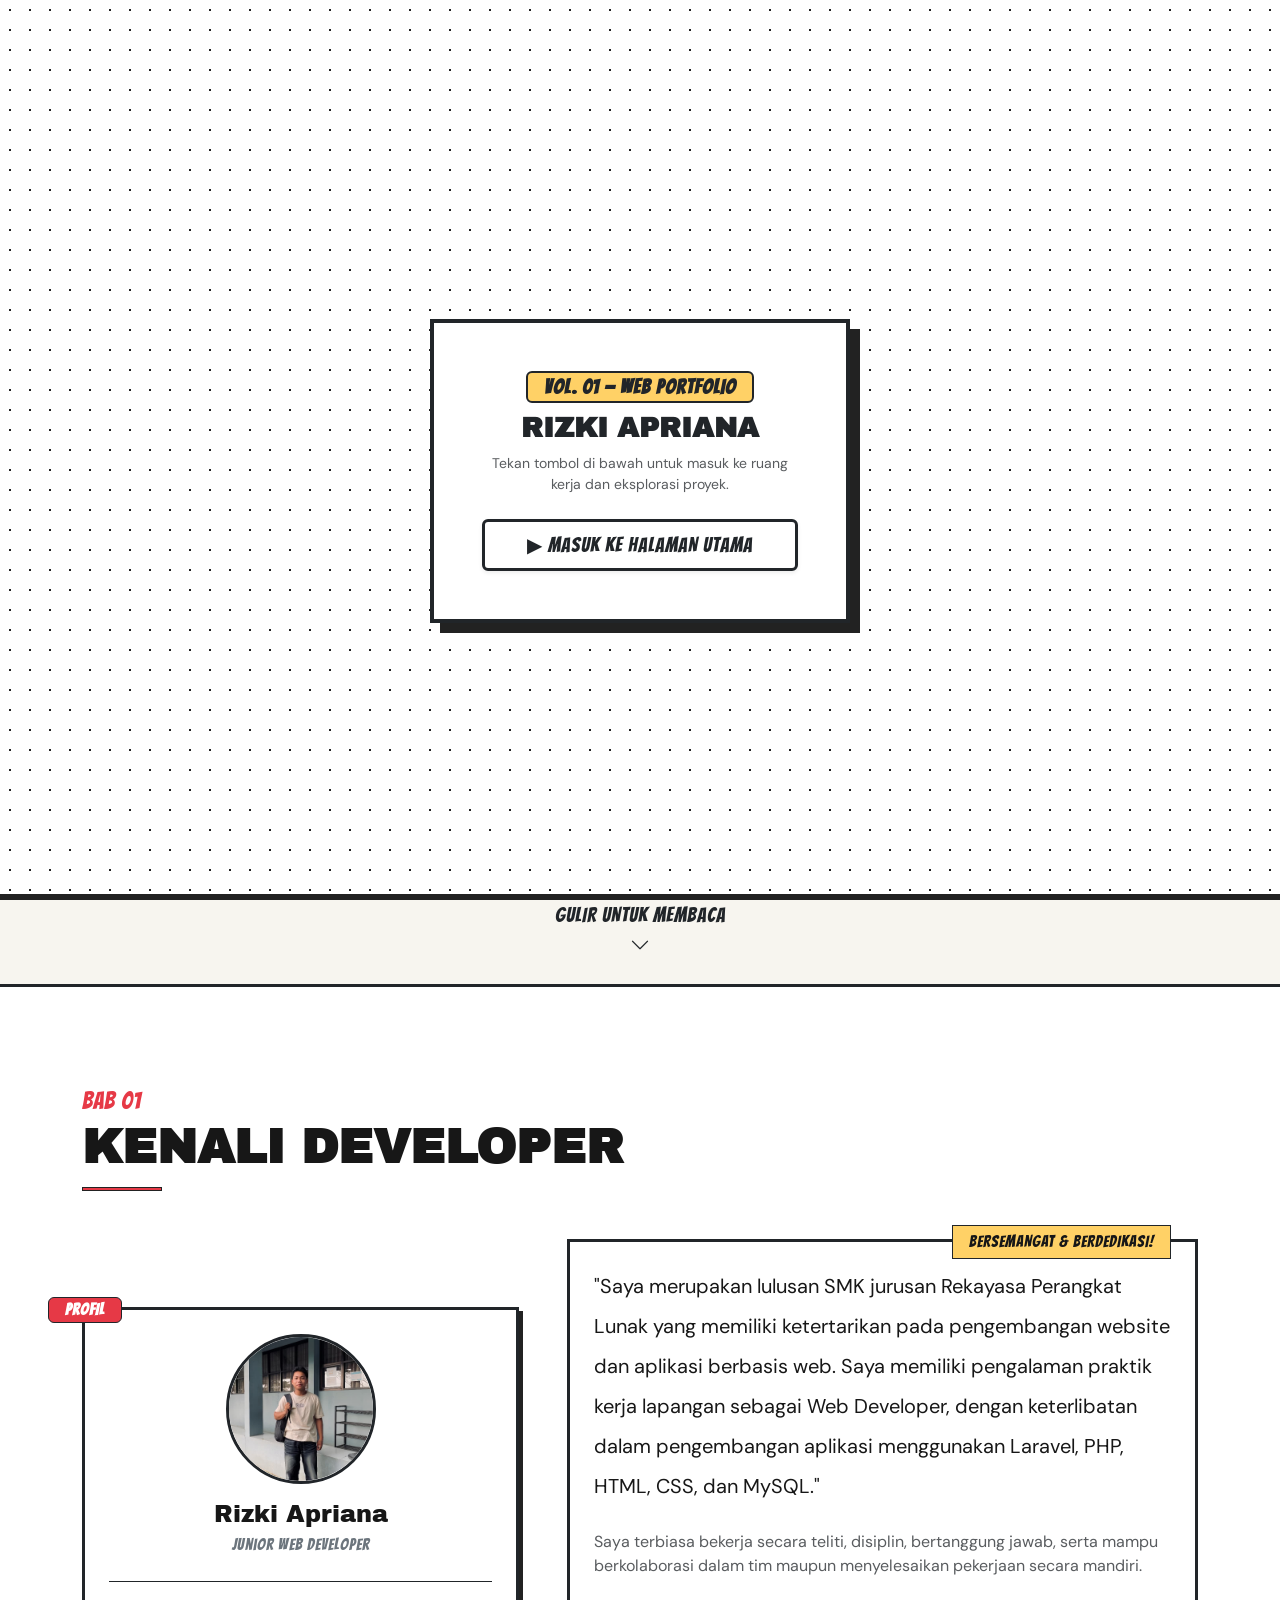
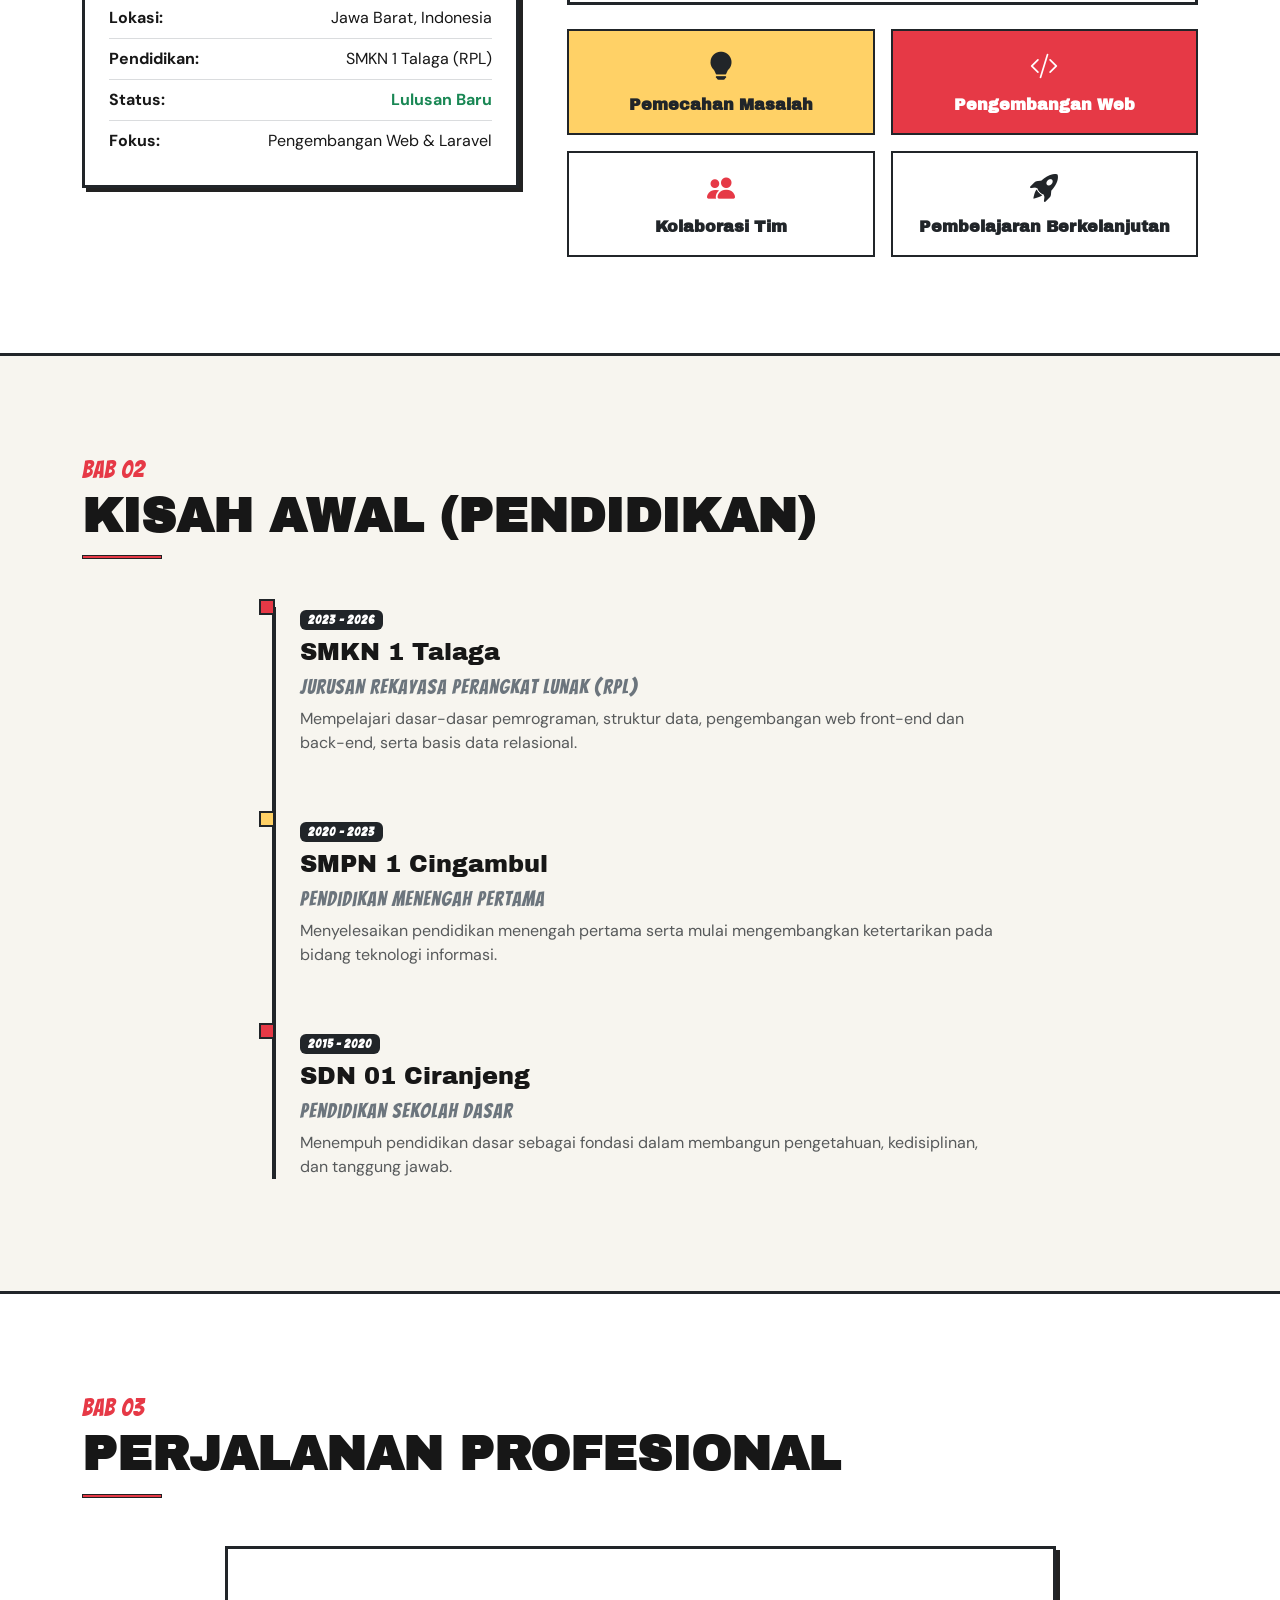
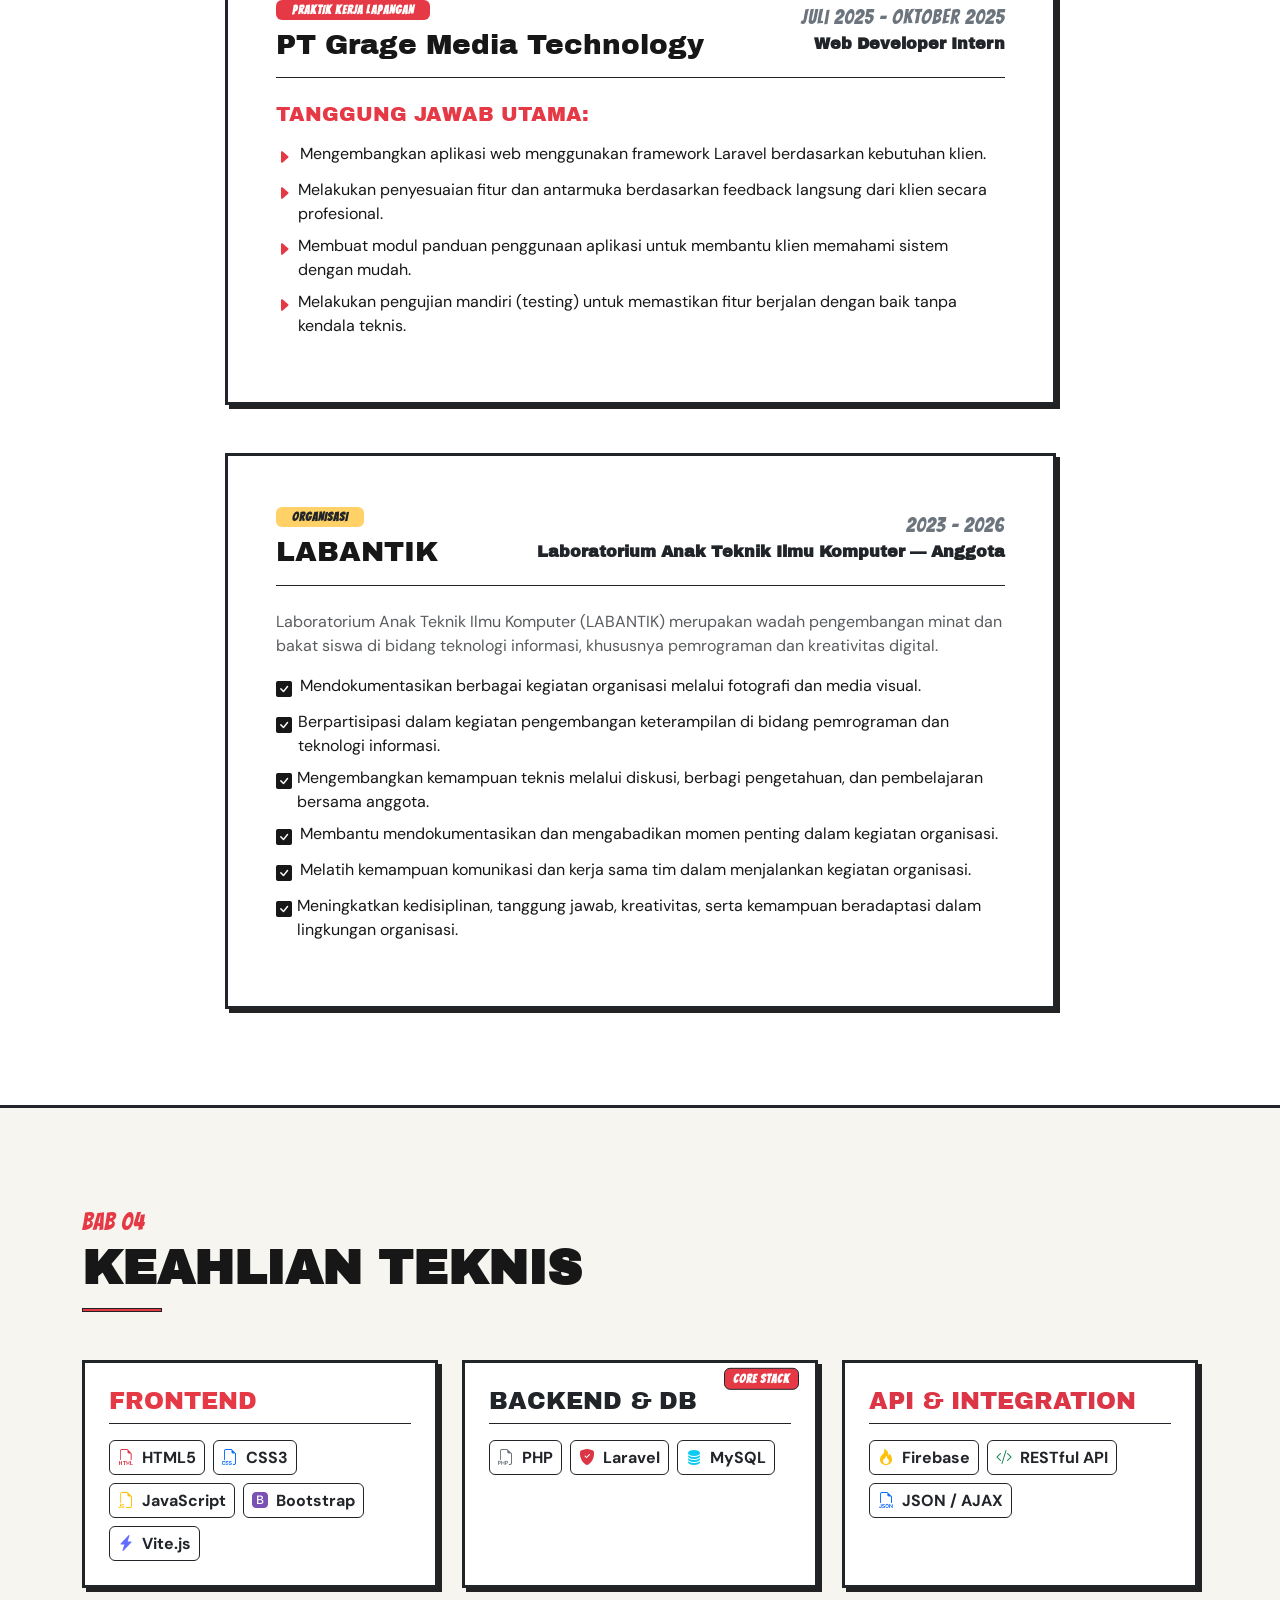
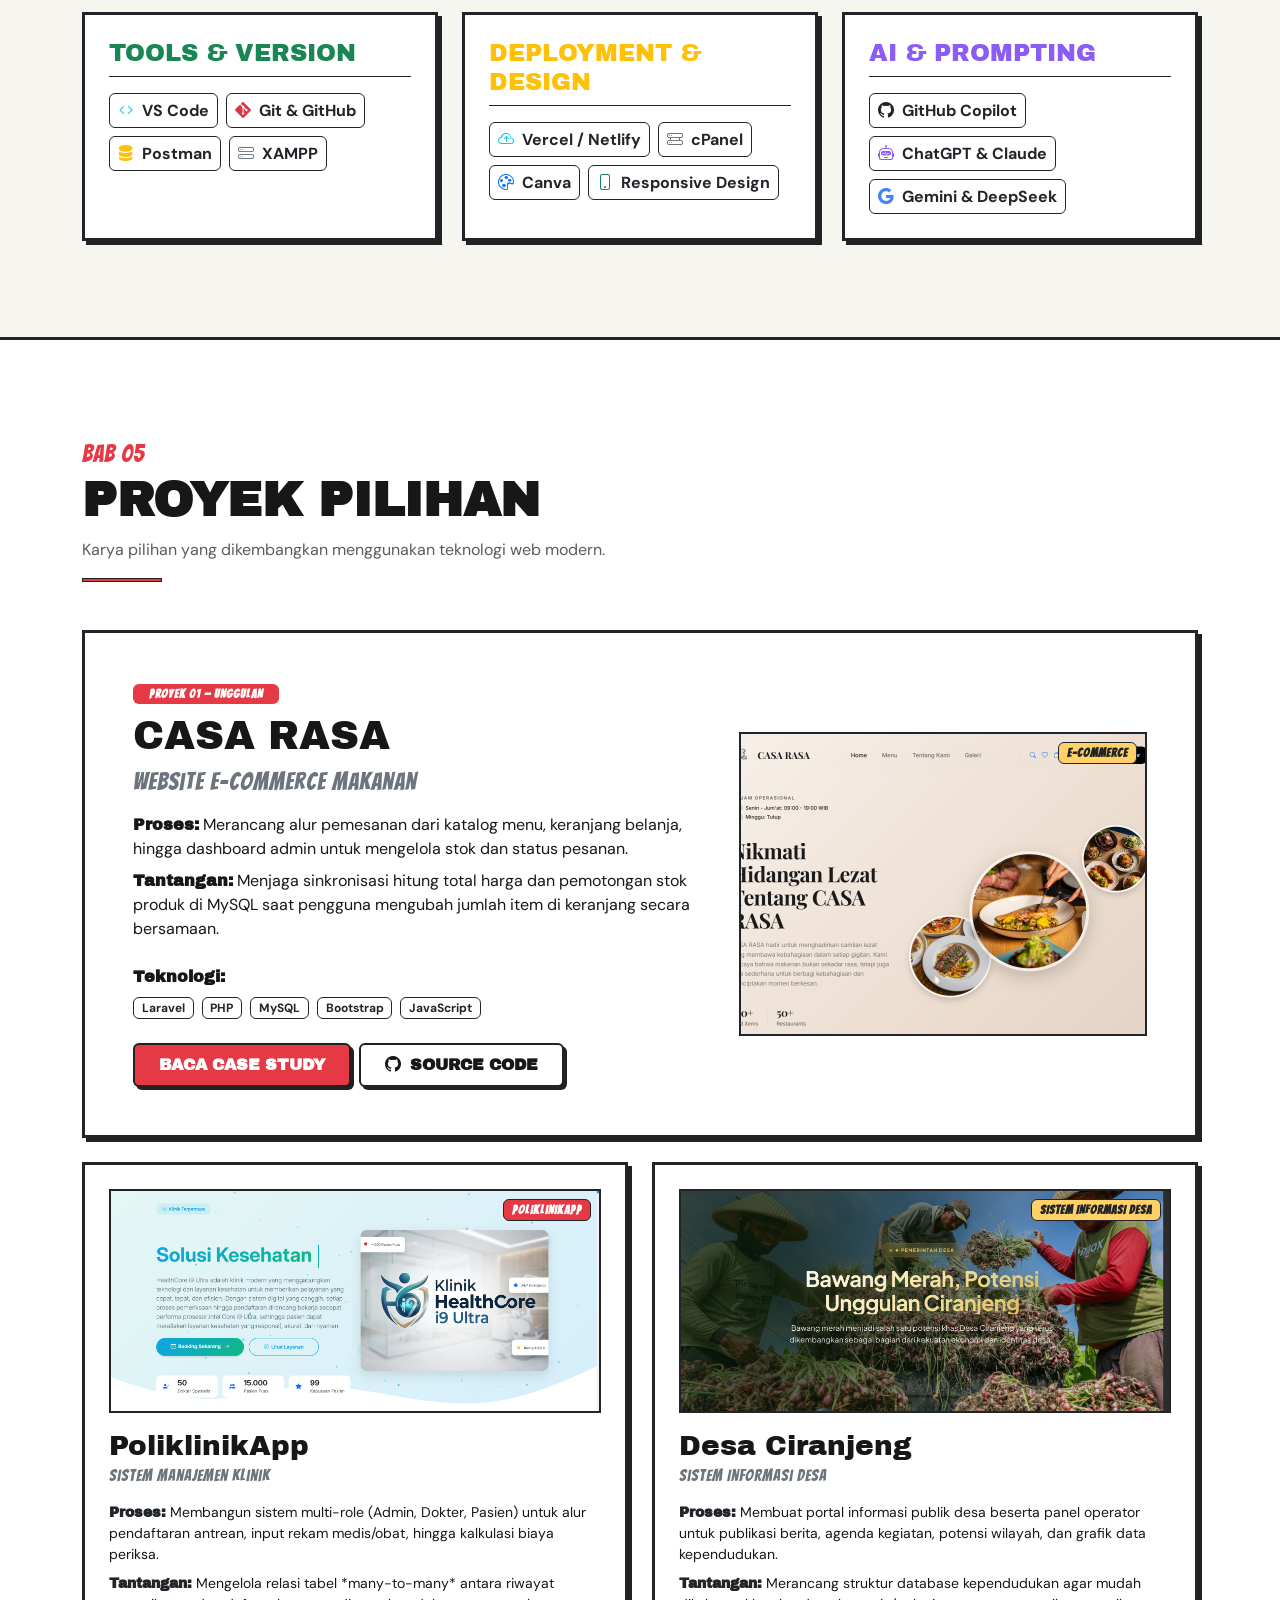
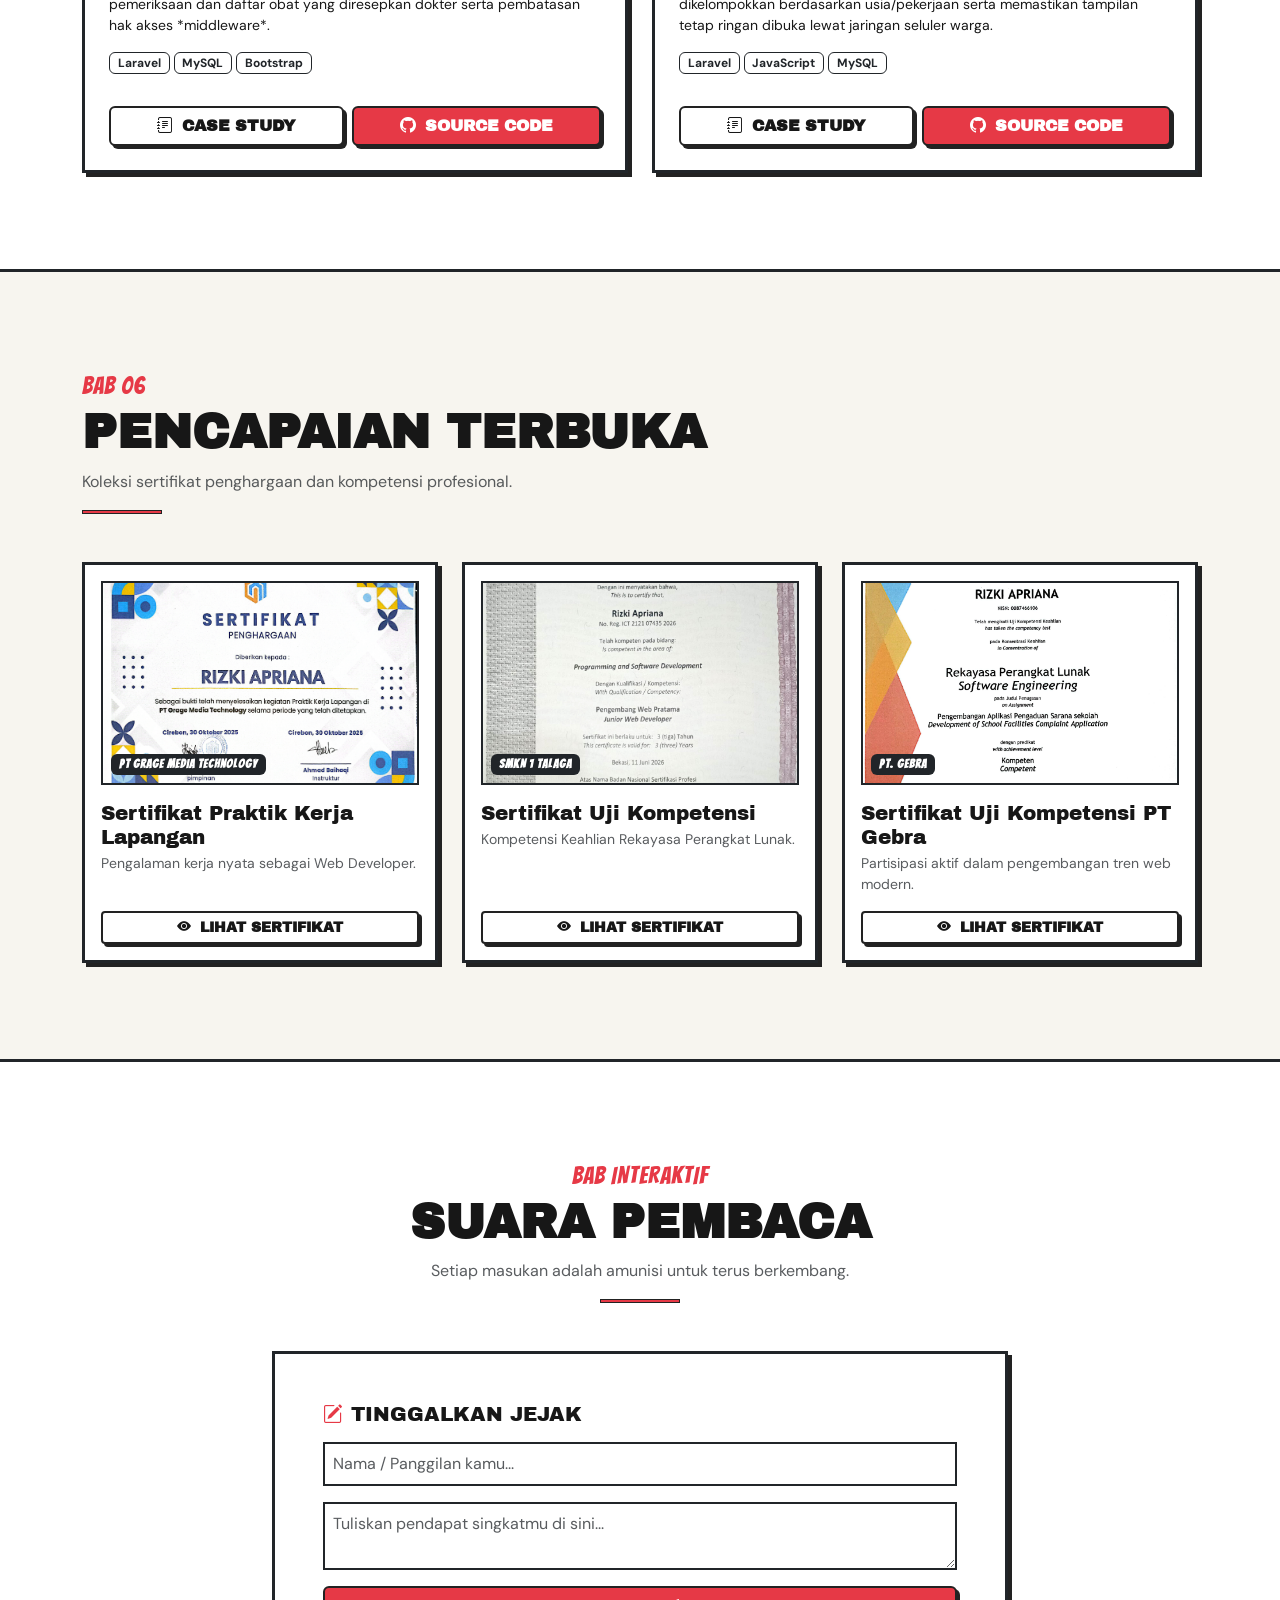
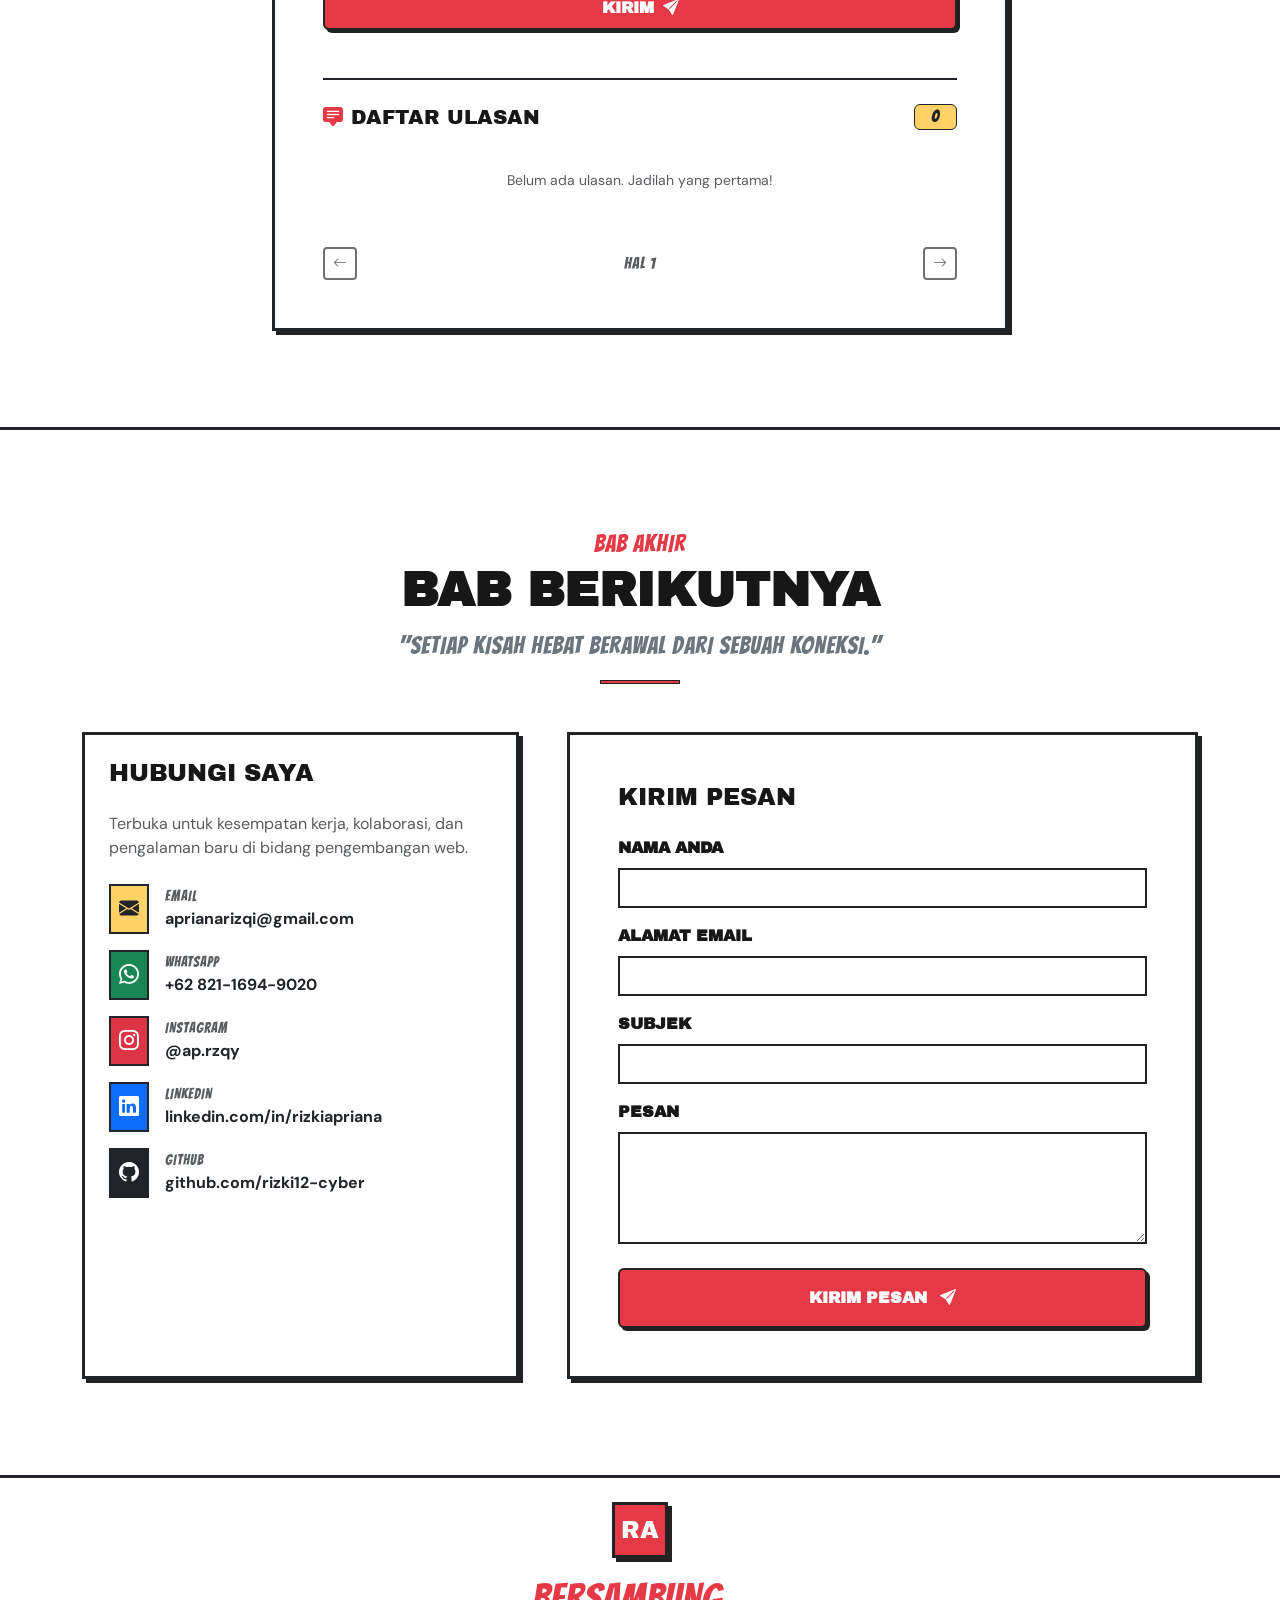
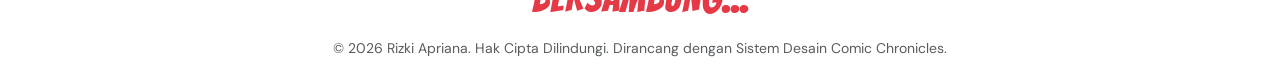
==== commit c0810eb3: "Update portfolio website" ====
--- a/index.html
+++ b/index.html
@@ -186,16 +186,23 @@
                         </span>
                     </h1>
 
-                    <h2 class="h4 font-bangers tracking-wide text-secondary mb-4">
-                        JUNIOR WEB DEVELOPER
-                    </h2>
-
                     <p class="hero-desc font-dm text-muted mb-5">
                         Saya merupakan lulusan Rekayasa Perangkat Lunak yang memiliki ketertarikan pada pengembangan website dan aplikasi berbasis web. Saya senang mempelajari teknologi baru serta mengembangkan solusi digital yang fungsional dan menarik.
                     </p>
                     <div class="d-flex flex-wrap gap-3">
                         <a href="#projects" class="btn btn-comic-primary px-4 py-3 font-archivo text-uppercase">LIHAT PROYEK SAYA</a>
                         <a href="cv.html" class="btn btn-comic-outline px-4 py-3 font-archivo text-uppercase">UNDUH CV</a>
+                    </div>
+
+                    <!-- Moto Harian Dinamis ala Komik -->
+                    <div class="daily-motto-box mt-4 p-3 border border-2 border-dark bg-comic-yellow shadow-comic" data-aos="fade-up">
+                        <div class="d-flex align-items-center gap-2 mb-1">
+                            <span class="badge bg-comic-red text-white font-bangers px-2 py-0 fs-6 border border-dark">MOTO HARIAN</span>
+                            <small class="font-bangers text-dark tracking-widest" id="mottoDayLabel">EDISI HARI INI</small>
+                        </div>
+                        <p class="font-dm fw-bold text-dark mb-0 fs-6" id="dailyMottoText">
+                            "Memuat kutipan hari ini..."
+                        </p>
                     </div>
                 </div>
                 <div class="col-lg-5 mt-5 mt-lg-0" data-aos="fade-left">
@@ -260,6 +267,8 @@
                         <div class="speech-bubble-about position-absolute top-0 end-0 translate-middle-y me-4 px-3 py-1 bg-comic-yellow border border-dark font-bangers">
                             BERSEMANGAT &amp; BERDEDIKASI!
                         </div>
+
+                        
                         <p class="font-dm fs-5 lh-lg mb-4">
                             "Saya merupakan lulusan SMK jurusan Rekayasa Perangkat Lunak yang memiliki ketertarikan pada pengembangan website dan aplikasi berbasis web. Saya memiliki pengalaman praktik kerja lapangan sebagai Web Developer, dengan keterlibatan dalam pengembangan aplikasi menggunakan Laravel, PHP, HTML, CSS, dan MySQL."
                         </p>
@@ -435,94 +444,84 @@
                 <div class="comic-divider"></div>
             </div>
             
-            <div class="row g-4" id="skillsContainer">
-                <!-- 1. FRONTEND -->
-                <div class="col-md-6 col-lg-4" data-aos="fade-up">
-                    <div class="comic-skill-card p-4 border border-3 border-dark bg-body h-100">
-                        <h3 class="font-archivo fs-4 mb-3 pb-2 border-bottom border-dark text-comic-red">FRONTEND</h3>
-                        <div class="d-flex flex-wrap gap-2">
-                            <span class="badge border border-dark bg-surface text-dark font-dm p-2 fs-6"><i class="bi bi-filetype-html text-danger me-1"></i> HTML5</span>
-                            <span class="badge border border-dark bg-surface text-dark font-dm p-2 fs-6"><i class="bi bi-filetype-css text-primary me-1"></i> CSS3</span>
-                            <span class="badge border border-dark bg-surface text-dark font-dm p-2 fs-6"><i class="bi bi-filetype-js text-warning me-1"></i> JavaScript</span>
-                            <span class="badge border border-dark bg-surface text-dark font-dm p-2 fs-6"><i class="bi bi-bootstrap-fill text-purple me-1"></i> Bootstrap</span>
-                            <span class="badge border border-dark bg-surface text-dark font-dm p-2 fs-6"><i class="bi bi-lightning-charge-fill me-1" style="color: #646CFF;"></i> Vite.js</span>
-                        </div>
-                    </div>
-                </div>
-
-                <!-- 2. BACKEND & DB -->
-                <div class="col-md-6 col-lg-4" data-aos="fade-up" data-aos-delay="100">
-                    <div class="comic-skill-card p-4 border border-3 border-dark bg-body h-100">
-                        <h3 class="font-archivo fs-4 mb-3 pb-2 border-bottom border-dark text-comic-yellow">BACKEND &amp; DB</h3>
-                        <div class="d-flex flex-wrap gap-2">
-                            <span class="badge border border-dark bg-surface text-dark font-dm p-2 fs-6"><i class="bi bi-filetype-php text-secondary me-1"></i> PHP</span>
-                            <span class="badge border border-dark bg-surface text-dark font-dm p-2 fs-6"><i class="bi bi-shield-fill-check text-danger me-1"></i> Laravel</span>
-                            <span class="badge border border-dark bg-surface text-dark font-dm p-2 fs-6"><i class="bi bi-database-fill text-info me-1"></i> MySQL</span>
-                        </div>
-                    </div>
-                </div>
-
-                <!-- 3. UI/UX & DESAIN -->
-                <div class="col-md-6 col-lg-4" data-aos="fade-up" data-aos-delay="150">
-                    <div class="comic-skill-card p-4 border border-3 border-dark bg-body h-100">
-                        <h3 class="font-archivo fs-4 mb-3 pb-2 border-bottom border-dark text-info">UI/UX &amp; DESAIN</h3>
-                        <div class="d-flex flex-wrap gap-2">
-                            <span class="badge border border-dark bg-surface text-dark font-dm p-2 fs-6"><i class="bi bi-palette text-primary me-1"></i> Canva</span>
-                            <span class="badge border border-dark bg-surface text-dark font-dm p-2 fs-6"><i class="bi bi-phone text-success me-1"></i> Responsive Design</span>
-                        </div>
-                    </div>
-                </div>
-
-                <!-- 4. TOOLS & VERSION -->
-                <div class="col-md-6 col-lg-4" data-aos="fade-up" data-aos-delay="200">
-                    <div class="comic-skill-card p-4 border border-3 border-dark bg-body h-100">
-                        <h3 class="font-archivo fs-4 mb-3 pb-2 border-bottom border-dark text-success">TOOLS &amp; VERSION</h3>
-                        <div class="d-flex flex-wrap gap-2">
-                            <span class="badge border border-dark bg-surface text-dark font-dm p-2 fs-6"><i class="bi bi-code text-info me-1"></i> VS Code</span>
-                            <span class="badge border border-dark bg-surface text-dark font-dm p-2 fs-6"><i class="bi bi-git text-danger me-1"></i> Git &amp; GitHub</span>
-                            <span class="badge border border-dark bg-surface text-dark font-dm p-2 fs-6"><i class="bi bi-file-earmark-word text-primary me-1"></i> MS Word</span>
-                            <span class="badge border border-dark bg-surface text-dark font-dm p-2 fs-6"><i class="bi bi-file-earmark-excel text-success me-1"></i> MS Excel</span>
-                        </div>
-                    </div>
-                </div>
-
-                <!-- 5. DEPLOYMENT -->
-                <div class="col-md-6 col-lg-4" data-aos="fade-up" data-aos-delay="250">
-                    <div class="comic-skill-card p-4 border border-3 border-dark bg-body h-100">
-                        <h3 class="font-archivo fs-4 mb-3 pb-2 border-bottom border-dark text-warning">DEPLOYMENT</h3>
-                        <div class="d-flex flex-wrap gap-2">
-                            <span class="badge border border-dark bg-surface text-dark font-dm p-2 fs-6"><i class="bi bi-triangle-fill text-dark me-1"></i> Vercel</span>
-                            <span class="badge border border-dark bg-surface text-dark font-dm p-2 fs-6"><i class="bi bi-cloud-arrow-up text-info me-1"></i> Netlify</span>
-                            <span class="badge border border-dark bg-surface text-dark font-dm p-2 fs-6"><i class="bi bi-hdd-rack text-secondary me-1"></i> cPanel</span>
-                        </div>
-                    </div>
-                </div>
-                
-                <!-- 6. AI & PROMPTING -->
-                <div class="col-md-6 col-lg-4" data-aos="fade-up" data-aos-delay="300">
-                    <div class="comic-skill-card p-4 border border-3 border-dark bg-body h-100">
-                        <h3 class="font-archivo fs-4 mb-3 pb-2 border-bottom border-dark" style="color: #8b5cf6;">AI &amp; PROMPTING</h3>
-                        <div class="d-flex flex-wrap gap-2">
-                            <span class="badge border border-dark bg-surface text-dark font-dm p-2 fs-6"><i class="bi bi-braces text-primary me-1"></i> DeepSeek</span>
-                            <span class="badge border border-dark bg-surface text-dark font-dm p-2 fs-6"><i class="bi bi-robot me-1" style="color: #8b5cf6;"></i> ChatGPT</span>
-                            <span class="badge border border-dark bg-surface text-dark font-dm p-2 fs-6"><i class="bi bi-stars text-warning me-1"></i> Claude</span>
-                            <span class="badge border border-dark bg-surface text-dark font-dm p-2 fs-6"><i class="bi bi-github text-dark me-1"></i> Copilot</span>
-                            <span class="badge border border-dark bg-surface text-dark font-dm p-2 fs-6"><i class="bi bi-google me-1" style="color: #4285F4;"></i> Gemini AI</span>
-                            <span class="badge border border-dark bg-surface text-dark font-dm p-2 fs-6"><i class="bi bi-cpu me-1" style="color: #6366f1;"></i> Qwen AI</span>
-                        </div>
-                    </div>
-                </div>
-
-                <!-- 7. API & INTEGRATION -->
-                <div class="col-md-6 col-lg-4" data-aos="fade-up" data-aos-delay="350">
-                    <div class="comic-skill-card p-4 border border-3 border-dark bg-body h-100">
-                        <h3 class="font-archivo fs-4 mb-3 pb-2 border-bottom border-dark text-danger">API &amp; INTEGRATION</h3>
-                        <div class="d-flex flex-wrap gap-2">
-                            <span class="badge border border-dark bg-surface text-dark font-dm p-2 fs-6"><i class="bi bi-fire text-warning me-1"></i> Firebase Integration</span>
-                        </div>
-                    </div>
-                </div>
-            </div>
+            <div class="row g-4 justify-content-center" id="skillsContainer">
+    <!-- 1. FRONTEND -->
+    <div class="col-md-6 col-lg-4" data-aos="fade-up">
+        <div class="comic-skill-card p-4 border border-3 border-dark bg-body h-100">
+            <h3 class="font-archivo fs-4 mb-3 pb-2 border-bottom border-dark text-comic-red">FRONTEND</h3>
+            <div class="d-flex flex-wrap gap-2">
+                <span class="badge border border-dark bg-surface text-dark font-dm p-2 fs-6"><i class="bi bi-filetype-html text-danger me-1"></i> HTML5</span>
+                <span class="badge border border-dark bg-surface text-dark font-dm p-2 fs-6"><i class="bi bi-filetype-css text-primary me-1"></i> CSS3</span>
+                <span class="badge border border-dark bg-surface text-dark font-dm p-2 fs-6"><i class="bi bi-filetype-js text-warning me-1"></i> JavaScript</span>
+                <span class="badge border border-dark bg-surface text-dark font-dm p-2 fs-6"><i class="bi bi-bootstrap-fill me-1" style="color: #7952B3;"></i> Bootstrap</span>
+                <span class="badge border border-dark bg-surface text-dark font-dm p-2 fs-6"><i class="bi bi-lightning-charge-fill me-1" style="color: #646CFF;"></i> Vite.js</span>
+            </div>
+        </div>
+    </div>
+
+    <!-- 2. BACKEND & DB (Core Stack Diberi Penanda Khusus) -->
+    <div class="col-md-6 col-lg-4" data-aos="fade-up" data-aos-delay="100">
+        <div class="comic-skill-card p-4 border border-3 border-dark bg-body h-100 position-relative">
+            <span class="position-absolute top-0 end-0 translate-middle-y badge bg-comic-red text-white border border-dark font-bangers me-3 mt-3">CORE STACK</span>
+            <h3 class="font-archivo fs-4 mb-3 pb-2 border-bottom border-dark text-dark">BACKEND &amp; DB</h3>
+            <div class="d-flex flex-wrap gap-2">
+                <span class="badge border border-dark bg-surface text-dark font-dm p-2 fs-6"><i class="bi bi-filetype-php text-secondary me-1"></i> PHP</span>
+                <span class="badge border border-dark bg-surface text-dark font-dm p-2 fs-6"><i class="bi bi-shield-fill-check text-danger me-1"></i> Laravel</span>
+                <span class="badge border border-dark bg-surface text-dark font-dm p-2 fs-6"><i class="bi bi-database-fill text-info me-1"></i> MySQL</span>
+            </div>
+        </div>
+    </div>
+
+    <!-- 3. API & INTEGRATION (Digabung agar grid pas & relevan) -->
+    <div class="col-md-6 col-lg-4" data-aos="fade-up" data-aos-delay="150">
+        <div class="comic-skill-card p-4 border border-3 border-dark bg-body h-100">
+            <h3 class="font-archivo fs-4 mb-3 pb-2 border-bottom border-dark text-danger">API &amp; INTEGRATION</h3>
+            <div class="d-flex flex-wrap gap-2">
+                <span class="badge border border-dark bg-surface text-dark font-dm p-2 fs-6"><i class="bi bi-fire text-warning me-1"></i> Firebase</span>
+                <span class="badge border border-dark bg-surface text-dark font-dm p-2 fs-6"><i class="bi bi-code-slash text-success me-1"></i> RESTful API</span>
+                <span class="badge border border-dark bg-surface text-dark font-dm p-2 fs-6"><i class="bi bi-filetype-json text-primary me-1"></i> JSON / AJAX</span>
+            </div>
+        </div>
+    </div>
+
+    <!-- 4. TOOLS & VERSION CONTROL -->
+    <div class="col-md-6 col-lg-4" data-aos="fade-up" data-aos-delay="200">
+        <div class="comic-skill-card p-4 border border-3 border-dark bg-body h-100">
+            <h3 class="font-archivo fs-4 mb-3 pb-2 border-bottom border-dark text-success">TOOLS &amp; VERSION</h3>
+            <div class="d-flex flex-wrap gap-2">
+                <span class="badge border border-dark bg-surface text-dark font-dm p-2 fs-6"><i class="bi bi-code text-info me-1"></i> VS Code</span>
+                <span class="badge border border-dark bg-surface text-dark font-dm p-2 fs-6"><i class="bi bi-git text-danger me-1"></i> Git &amp; GitHub</span>
+                <span class="badge border border-dark bg-surface text-dark font-dm p-2 fs-6"><i class="bi bi-server text-warning me-1"></i> Postman</span>
+                <span class="badge border border-dark bg-surface text-dark font-dm p-2 fs-6"><i class="bi bi-hdd-stack text-secondary me-1"></i> XAMPP</span>
+            </div>
+        </div>
+    </div>
+
+    <!-- 5. DEPLOYMENT & UI/UX -->
+    <div class="col-md-6 col-lg-4" data-aos="fade-up" data-aos-delay="250">
+        <div class="comic-skill-card p-4 border border-3 border-dark bg-body h-100">
+            <h3 class="font-archivo fs-4 mb-3 pb-2 border-bottom border-dark text-warning">DEPLOYMENT &amp; DESIGN</h3>
+            <div class="d-flex flex-wrap gap-2">
+                <span class="badge border border-dark bg-surface text-dark font-dm p-2 fs-6"><i class="bi bi-cloud-arrow-up text-info me-1"></i> Vercel / Netlify</span>
+                <span class="badge border border-dark bg-surface text-dark font-dm p-2 fs-6"><i class="bi bi-hdd-rack text-secondary me-1"></i> cPanel</span>
+                <span class="badge border border-dark bg-surface text-dark font-dm p-2 fs-6"><i class="bi bi-palette text-primary me-1"></i> Canva</span>
+                <span class="badge border border-dark bg-surface text-dark font-dm p-2 fs-6"><i class="bi bi-phone text-success me-1"></i> Responsive Design</span>
+            </div>
+        </div>
+    </div>
+    
+    <!-- 6. AI & PROMPTING -->
+    <div class="col-md-6 col-lg-4" data-aos="fade-up" data-aos-delay="300">
+        <div class="comic-skill-card p-4 border border-3 border-dark bg-body h-100">
+            <h3 class="font-archivo fs-4 mb-3 pb-2 border-bottom border-dark" style="color: #8b5cf6;">AI &amp; PROMPTING</h3>
+            <div class="d-flex flex-wrap gap-2">
+                <span class="badge border border-dark bg-surface text-dark font-dm p-2 fs-6"><i class="bi bi-github text-dark me-1"></i> GitHub Copilot</span>
+                <span class="badge border border-dark bg-surface text-dark font-dm p-2 fs-6"><i class="bi bi-robot me-1" style="color: #8b5cf6;"></i> ChatGPT &amp; Claude</span>
+                <span class="badge border border-dark bg-surface text-dark font-dm p-2 fs-6"><i class="bi bi-google me-1" style="color: #4285F4;"></i> Gemini &amp; DeepSeek</span>
+            </div>
+        </div>
+    </div>
+</div>
         </div>
     </section>
 
@@ -541,89 +540,104 @@
                 <div class="comic-divider"></div>
             </div>
 
-            <div class="row g-4" id="projectsGrid">
-                <!-- Project 01 -->
-                <div class="col-12" data-aos="fade-up">
-                    <div class="comic-project-card featured border border-3 border-dark bg-body p-4 p-lg-5">
-                        <div class="row align-items-center g-4">
-                            <div class="col-lg-7">
-                                <span class="badge bg-comic-red text-white font-bangers px-3 py-1 mb-2">PROYEK 01 — UNGGULAN</span>
-                                <h3 class="font-archivo display-6 mb-2">CASA RASA</h3>
-                                <h4 class="font-bangers text-secondary fs-4 mb-3">Website E-Commerce Makanan Premium</h4>
-                                <p class="font-dm mb-4">Website e-commerce makanan dengan tampilan modern dan sistem pengelolaan produk lengkap yang dirancang untuk memudahkan transaksi jual beli kuliner secara online.</p>
-                                <div class="mb-4">
-                                    <strong class="font-archivo d-block mb-2">Teknologi yang Digunakan:</strong>
-                                    <div class="d-flex flex-wrap gap-2">
-                                        <span class="badge border border-dark bg-surface text-dark">Laravel</span>
-                                        <span class="badge border border-dark bg-surface text-dark">PHP</span>
-                                        <span class="badge border border-dark bg-surface text-dark">MySQL</span>
-                                        <span class="badge border border-dark bg-surface text-dark">Bootstrap</span>
-                                        <span class="badge border border-dark bg-surface text-dark">JavaScript</span>
-                                    </div>
-                                </div>
-                                <div class="d-flex flex-column flex-sm-row gap-2">
-                                    <button class="btn btn-comic-primary px-4 py-2 font-archivo view-project-btn" data-project-id="1">LIHAT DETAIL</button>
-                                    <a href="https://github.com/rizki12-cyber/E-Commerce-Restoran" target="_blank" rel="noopener noreferrer" class="btn btn-comic-outline px-4 py-2 font-archivo"><i class="bi bi-github me-1"></i> SOURCE CODE</a>
-                                </div>
-                            </div>
-                            <div class="col-lg-5">
-                                <div class="border border-2 border-dark overflow-hidden position-relative">
-                                    <img src="assets/images/projects/casarasa1.png" alt="Casa Rasa E-Commerce" class="img-fluid w-100 object-fit-cover" style="height: 300px;" loading="lazy" decoding="async" onerror="this.src='https://images.unsplash.com/photo-1555396273-367ea4eb4db5?q=80&w=800&auto=format&fit=crop'">
-                                    <div class="position-absolute top-0 end-0 m-2 badge bg-comic-yellow text-dark border border-dark font-bangers">E-COMMERCE</div>
-                                </div>
-                            </div>
-                        </div>
-                    </div>
-                </div>
-
-                <!-- Project 02 -->
-                <div class="col-md-6" data-aos="fade-up">
-                    <div class="comic-project-card border border-3 border-dark bg-body p-4 h-100 d-flex flex-column justify-content-between">
-                        <div>
-                            <div class="border border-2 border-dark overflow-hidden mb-3 position-relative">
-                                <img src="assets/images/projects/klinik1.png" alt="PoliklinikApp" class="img-fluid w-100 object-fit-cover" style="height: 220px;" loading="lazy" decoding="async" onerror="this.src='https://images.unsplash.com/photo-1584515979956-d9f6e5d09982?q=80&w=800&auto=format&fit=crop'">
-                                <span class="position-absolute top-0 end-0 m-2 badge bg-comic-red text-white border border-dark font-bangers">PoliklinikApp</span>
-                            </div>
-                            <h3 class="font-archivo fs-3 mb-1">PoliklinikApp</h3>
-                            <h4 class="font-bangers text-secondary fs-6 mb-2">Sistem Manajemen Klinik</h4>
-                            <p class="font-dm text-muted small mb-3">Aplikasi manajemen poliklinik untuk mengelola data pasien, dokter, pendaftaran, pemeriksaan, dan pembayaran.</p>
-                            <div class="d-flex flex-wrap gap-1 mb-3">
-                                <span class="badge border border-dark bg-surface text-dark small">Laravel</span>
-                                <span class="badge border border-dark bg-surface text-dark small">MySQL</span>
-                                <span class="badge border border-dark bg-surface text-dark small">Bootstrap</span>
-                            </div>
-                        </div>
-                        <div class="d-flex flex-column flex-sm-row gap-2 mt-3">
-                            <button class="btn btn-comic-outline flex-fill font-archivo view-project-btn" data-project-id="2"><i class="bi bi-eye-fill me-1"></i> LIHAT DETAIL</button>
-                            <a href="https://github.com/rizki12-cyber/PoliklinikApp" target="_blank" rel="noopener noreferrer" class="btn btn-comic-primary flex-fill font-archivo"><i class="bi bi-github me-1"></i> SOURCE CODE</a>
-                        </div>
-                    </div>
-                </div>
-
-                <!-- Project 03 -->
-                <div class="col-md-6" data-aos="fade-up" data-aos-delay="100">
-                    <div class="comic-project-card border border-3 border-dark bg-body p-4 h-100 d-flex flex-column justify-content-between">
-                        <div>
-                            <div class="border border-2 border-dark overflow-hidden mb-3 position-relative">
-                                <img src="assets/images/projects/crj4.png" alt="Sistem Informasi Desa Ciranjeng" class="img-fluid w-100 object-fit-cover" style="height: 220px;" loading="lazy" decoding="async" onerror="this.src='https://images.unsplash.com/photo-1500382017468-9049fed747ef?q=80&w=800&auto=format&fit=crop'">
-                                <span class="position-absolute top-0 end-0 m-2 badge bg-comic-yellow text-dark border border-dark font-bangers">SISTEM INFORMASI DESA</span>
-                            </div>
-                            <h3 class="font-archivo fs-3 mb-1">Desa Ciranjeng</h3>
-                            <h4 class="font-bangers text-secondary fs-6 mb-2">Sistem Informasi Desa</h4>
-                            <p class="font-dm text-muted small mb-3">Website informasi desa untuk menampilkan profil, berita, agenda, potensi, dan statistik kependudukan masyarakat desa.</p>
-                            <div class="d-flex flex-wrap gap-1 mb-3">
-                                <span class="badge border border-dark bg-surface text-dark small">Laravel</span>
-                                <span class="badge border border-dark bg-surface text-dark small">JavaScript</span>
-                                <span class="badge border border-dark bg-surface text-dark small">MySQL</span>
-                            </div>
-                        </div>
-                        <div class="d-flex flex-column flex-sm-row gap-2 mt-3">
-                            <button class="btn btn-comic-outline flex-fill font-archivo view-project-btn" data-project-id="3"><i class="bi bi-eye-fill me-1"></i> LIHAT DETAIL</button>
-                            <a href="https://github.com/rizki12-cyber/sistem-informasi-desa" target="_blank" rel="noopener noreferrer" class="btn btn-comic-primary flex-fill font-archivo"><i class="bi bi-github me-1"></i> SOURCE CODE</a>
-                        </div>
-                    </div>
-                </div>
-            </div>
+           <div class="row g-4" id="projectsGrid">
+    <!-- Project 01: Casa Rasa -->
+    <div class="col-12" data-aos="fade-up">
+        <div class="comic-project-card featured border border-3 border-dark bg-body p-4 p-lg-5">
+            <div class="row align-items-center g-4">
+                <div class="col-lg-7">
+                    <span class="badge bg-comic-red text-white font-bangers px-3 py-1 mb-2">PROYEK 01 — UNGGULAN</span>
+                    <h3 class="font-archivo display-6 mb-2">CASA RASA</h3>
+                    <h4 class="font-bangers text-secondary fs-4 mb-3">Website E-Commerce Makanan</h4>
+                    
+                    <div class="font-dm mb-4 space-y-2">
+                        <p class="mb-2"><strong class="font-archivo">Proses:</strong> Merancang alur pemesanan dari katalog menu, keranjang belanja, hingga dashboard admin untuk mengelola stok dan status pesanan.</p>
+                        <p class="mb-0"><strong class="font-archivo">Tantangan:</strong> Menjaga sinkronisasi hitung total harga dan pemotongan stok produk di MySQL saat pengguna mengubah jumlah item di keranjang secara bersamaan.</p>
+                    </div>
+
+                    <div class="mb-4">
+                        <strong class="font-archivo d-block mb-2">Teknologi:</strong>
+                        <div class="d-flex flex-wrap gap-2">
+                            <span class="badge border border-dark bg-surface text-dark">Laravel</span>
+                            <span class="badge border border-dark bg-surface text-dark">PHP</span>
+                            <span class="badge border border-dark bg-surface text-dark">MySQL</span>
+                            <span class="badge border border-dark bg-surface text-dark">Bootstrap</span>
+                            <span class="badge border border-dark bg-surface text-dark">JavaScript</span>
+                        </div>
+                    </div>
+                    <div class="d-flex flex-column flex-sm-row gap-2">
+                        <button class="btn btn-comic-primary px-4 py-2 font-archivo view-project-btn" data-project-id="1">BACA CASE STUDY</button>
+                        <a href="https://github.com/rizki12-cyber/E-Commerce-Restoran" target="_blank" rel="noopener noreferrer" class="btn btn-comic-outline px-4 py-2 font-archivo"><i class="bi bi-github me-1"></i> SOURCE CODE</a>
+                    </div>
+                </div>
+                <div class="col-lg-5">
+                    <div class="border border-2 border-dark overflow-hidden position-relative">
+                        <img src="assets/images/projects/casarasa1.png" alt="Casa Rasa E-Commerce" class="img-fluid w-100 object-fit-cover" style="height: 300px;" loading="lazy" decoding="async" onerror="this.src='https://images.unsplash.com/photo-1555396273-367ea4eb4db5?q=80&w=800&auto=format&fit=crop'">
+                        <div class="position-absolute top-0 end-0 m-2 badge bg-comic-yellow text-dark border border-dark font-bangers">E-COMMERCE</div>
+                    </div>
+                </div>
+            </div>
+        </div>
+    </div>
+
+    <!-- Project 02: PoliklinikApp -->
+    <div class="col-md-6" data-aos="fade-up">
+        <div class="comic-project-card border border-3 border-dark bg-body p-4 h-100 d-flex flex-column justify-content-between">
+            <div>
+                <div class="border border-2 border-dark overflow-hidden mb-3 position-relative">
+                    <img src="assets/images/projects/klinik1.png" alt="PoliklinikApp" class="img-fluid w-100 object-fit-cover" style="height: 220px;" loading="lazy" decoding="async" onerror="this.src='https://images.unsplash.com/photo-1584515979956-d9f6e5d09982?q=80&w=800&auto=format&fit=crop'">
+                    <span class="position-absolute top-0 end-0 m-2 badge bg-comic-red text-white border border-dark font-bangers">PoliklinikApp</span>
+                </div>
+                <h3 class="font-archivo fs-3 mb-1">PoliklinikApp</h3>
+                <h4 class="font-bangers text-secondary fs-6 mb-3">Sistem Manajemen Klinik</h4>
+                
+                <div class="font-dm small mb-3">
+                    <p class="mb-2"><strong class="font-archivo text-dark">Proses:</strong> Membangun sistem multi-role (Admin, Dokter, Pasien) untuk alur pendaftaran antrean, input rekam medis/obat, hingga kalkulasi biaya periksa.</p>
+                    <p class="mb-0"><strong class="font-archivo text-dark">Tantangan:</strong> Mengelola relasi tabel *many-to-many* antara riwayat pemeriksaan dan daftar obat yang diresepkan dokter serta pembatasan hak akses *middleware*.</p>
+                </div>
+
+                <div class="d-flex flex-wrap gap-1 mb-3">
+                    <span class="badge border border-dark bg-surface text-dark small">Laravel</span>
+                    <span class="badge border border-dark bg-surface text-dark small">MySQL</span>
+                    <span class="badge border border-dark bg-surface text-dark small">Bootstrap</span>
+                </div>
+            </div>
+            <div class="d-flex flex-column flex-sm-row gap-2 mt-3">
+                <button class="btn btn-comic-outline flex-fill font-archivo view-project-btn" data-project-id="2"><i class="bi bi-journal-text me-1"></i> CASE STUDY</button>
+                <a href="https://github.com/rizki12-cyber/PoliklinikApp" target="_blank" rel="noopener noreferrer" class="btn btn-comic-primary flex-fill font-archivo"><i class="bi bi-github me-1"></i> SOURCE CODE</a>
+            </div>
+        </div>
+    </div>
+
+    <!-- Project 03: Desa Ciranjeng -->
+    <div class="col-md-6" data-aos="fade-up" data-aos-delay="100">
+        <div class="comic-project-card border border-3 border-dark bg-body p-4 h-100 d-flex flex-column justify-content-between">
+            <div>
+                <div class="border border-2 border-dark overflow-hidden mb-3 position-relative">
+                    <img src="assets/images/projects/crj4.png" alt="Sistem Informasi Desa Ciranjeng" class="img-fluid w-100 object-fit-cover" style="height: 220px;" loading="lazy" decoding="async" onerror="this.src='https://images.unsplash.com/photo-1500382017468-9049fed747ef?q=80&w=800&auto=format&fit=crop'">
+                    <span class="position-absolute top-0 end-0 m-2 badge bg-comic-yellow text-dark border border-dark font-bangers">SISTEM INFORMASI DESA</span>
+                </div>
+                <h3 class="font-archivo fs-3 mb-1">Desa Ciranjeng</h3>
+                <h4 class="font-bangers text-secondary fs-6 mb-3">Sistem Informasi Desa</h4>
+                
+                <div class="font-dm small mb-3">
+                    <p class="mb-2"><strong class="font-archivo text-dark">Proses:</strong> Membuat portal informasi publik desa beserta panel operator untuk publikasi berita, agenda kegiatan, potensi wilayah, dan grafik data kependudukan.</p>
+                    <p class="mb-0"><strong class="font-archivo text-dark">Tantangan:</strong> Merancang struktur database kependudukan agar mudah dikelompokkan berdasarkan usia/pekerjaan serta memastikan tampilan tetap ringan dibuka lewat jaringan seluler warga.</p>
+                </div>
+
+                <div class="d-flex flex-wrap gap-1 mb-3">
+                    <span class="badge border border-dark bg-surface text-dark small">Laravel</span>
+                    <span class="badge border border-dark bg-surface text-dark small">JavaScript</span>
+                    <span class="badge border border-dark bg-surface text-dark small">MySQL</span>
+                </div>
+            </div>
+            <div class="d-flex flex-column flex-sm-row gap-2 mt-3">
+                <button class="btn btn-comic-outline flex-fill font-archivo view-project-btn" data-project-id="3"><i class="bi bi-journal-text me-1"></i> CASE STUDY</button>
+                <a href="https://github.com/rizki12-cyber/sistem-informasi-desa" target="_blank" rel="noopener noreferrer" class="btn btn-comic-primary flex-fill font-archivo"><i class="bi bi-github me-1"></i> SOURCE CODE</a>
+            </div>
+        </div>
+    </div>
+</div>
         </div>
     </section>
 
@@ -670,7 +684,7 @@
                     <div class="comic-cert-card border border-3 border-dark bg-body p-3 h-100 d-flex flex-column justify-content-between">
                         <div>
                             <div class="border border-2 border-dark overflow-hidden mb-3 position-relative cert-thumb" style="cursor: pointer;" data-img="assets/images/certificates/ujikom.jpg" data-title="Sertifikat Uji Kompetensi PT Gebra">
-                                <img src="assets/images/certificates/ujikom.jpg" alt="Sertifikat Webinar" class="img-fluid w-100 object-fit-cover" style="height: 200px;" loading="lazy" decoding="async" onerror="this.src='https://images.unsplash.com/photo-1515187029135-18ee286d815b?q=80&w=600&auto=format&fit=crop'">
+                                <img src="assets/images/certificates/ujikom.jpg" alt="Sertifikat Uji Kompetensi" class="img-fluid w-100 object-fit-cover" style="height: 200px;" loading="lazy" decoding="async" onerror="this.src='https://images.unsplash.com/photo-1515187029135-18ee286d815b?q=80&w=600&auto=format&fit=crop'">
                                 <span class="position-absolute bottom-0 start-0 m-2 badge bg-dark text-white font-bangers">PT. Gebra</span>
                             </div>
                             <h3 class="font-archivo fs-5 mb-1">Sertifikat Uji Kompetensi PT Gebra</h3>
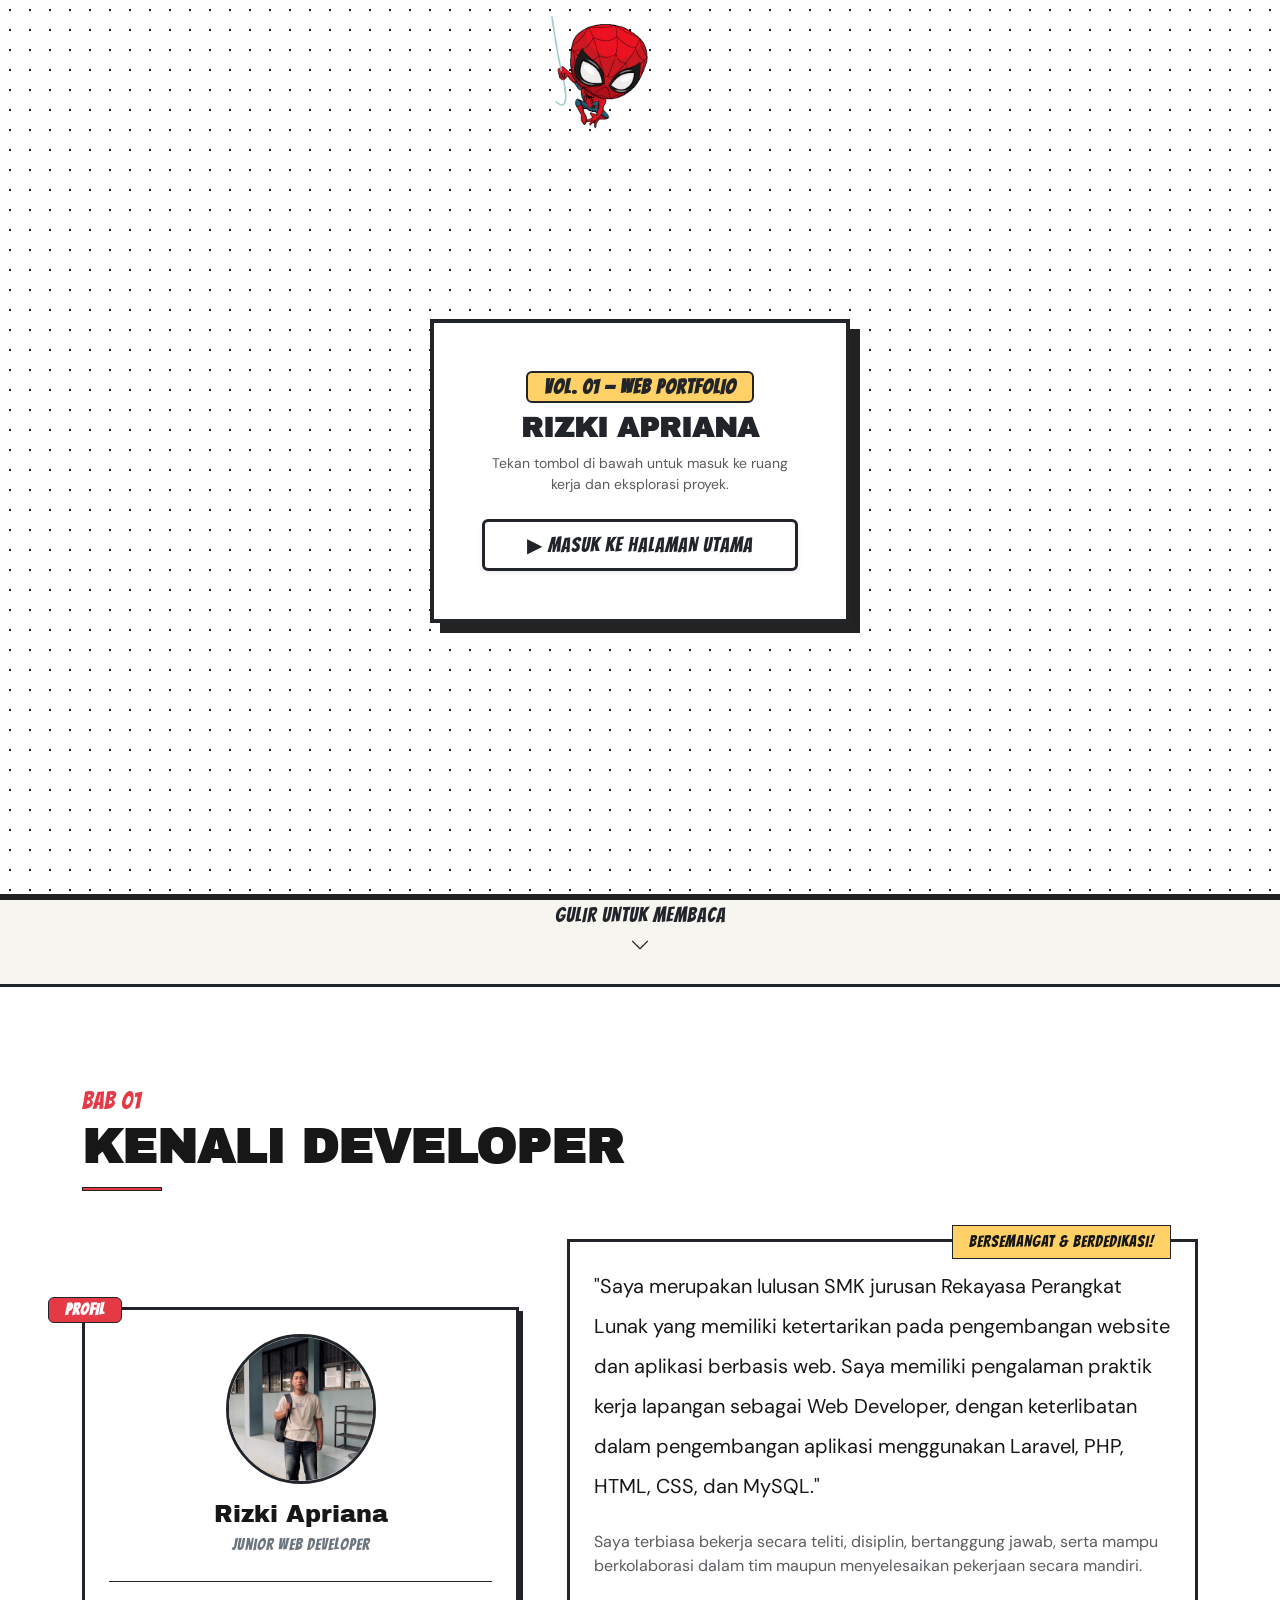
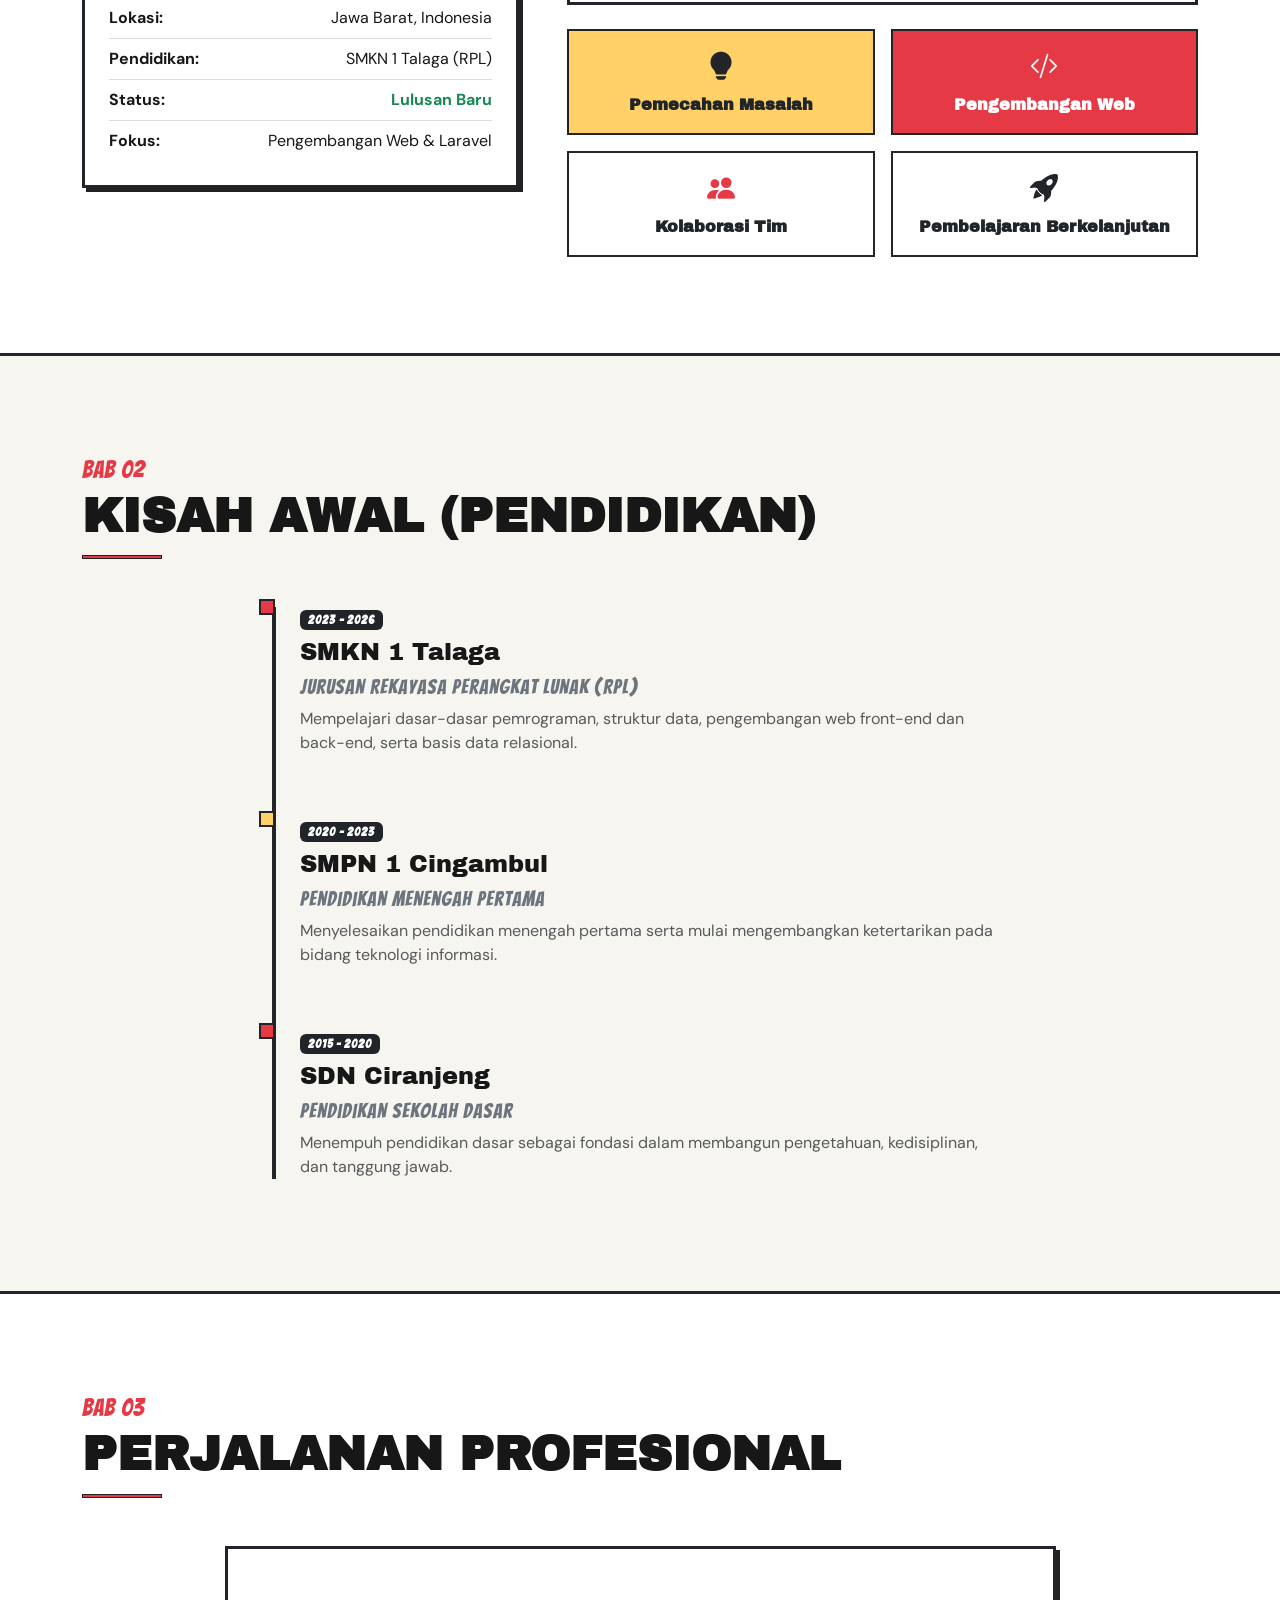
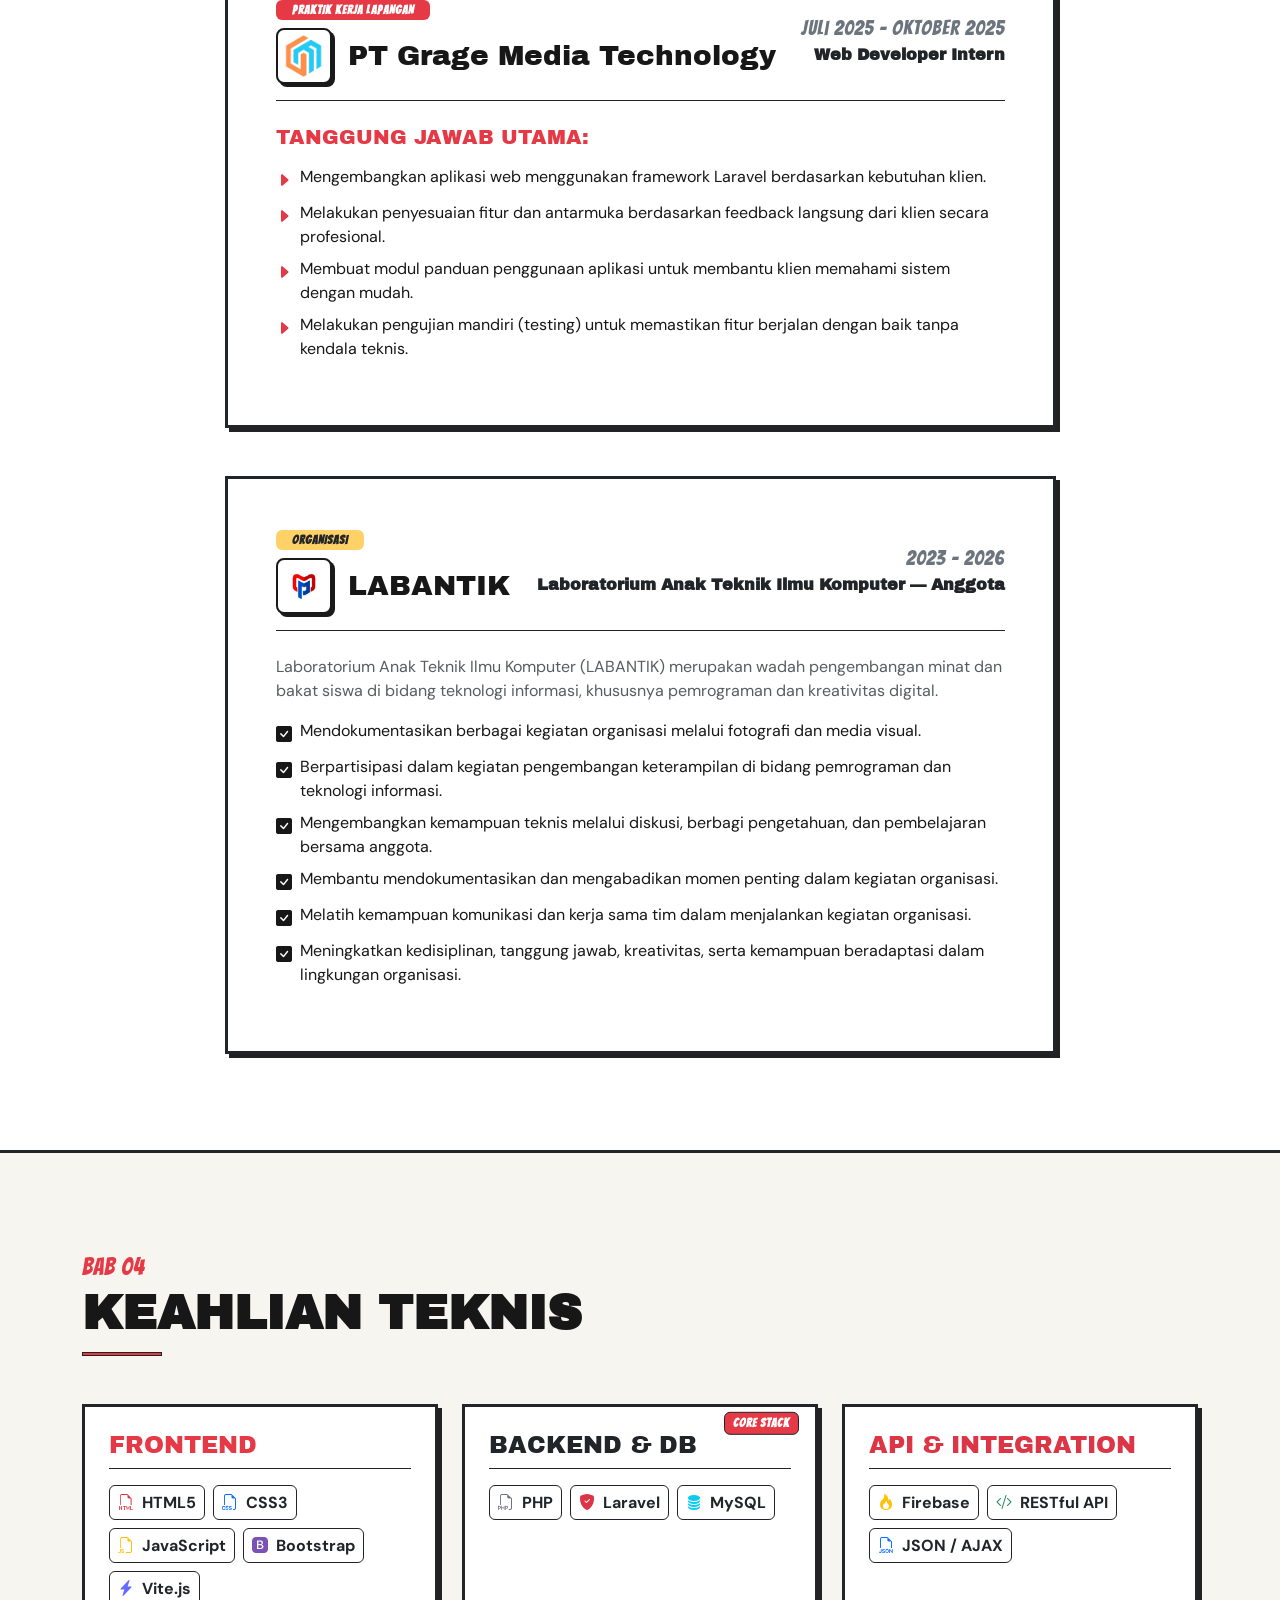
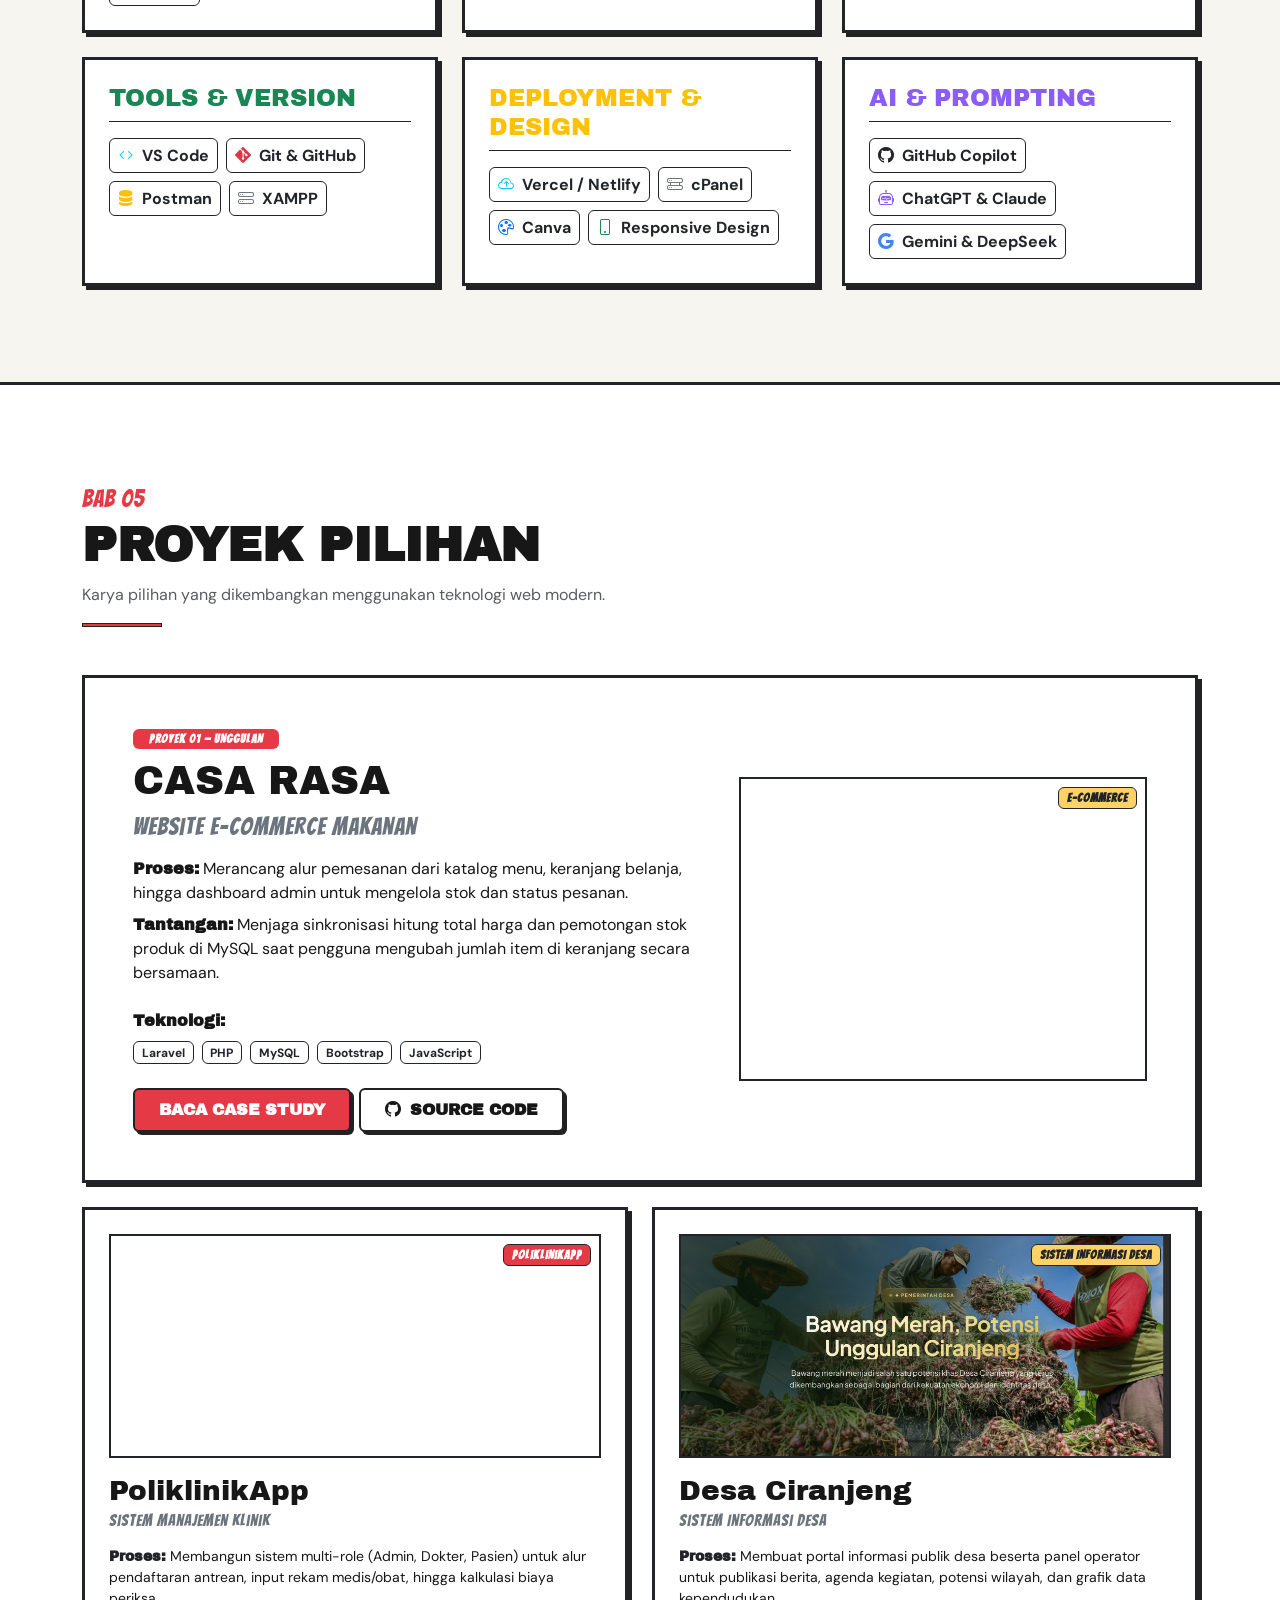
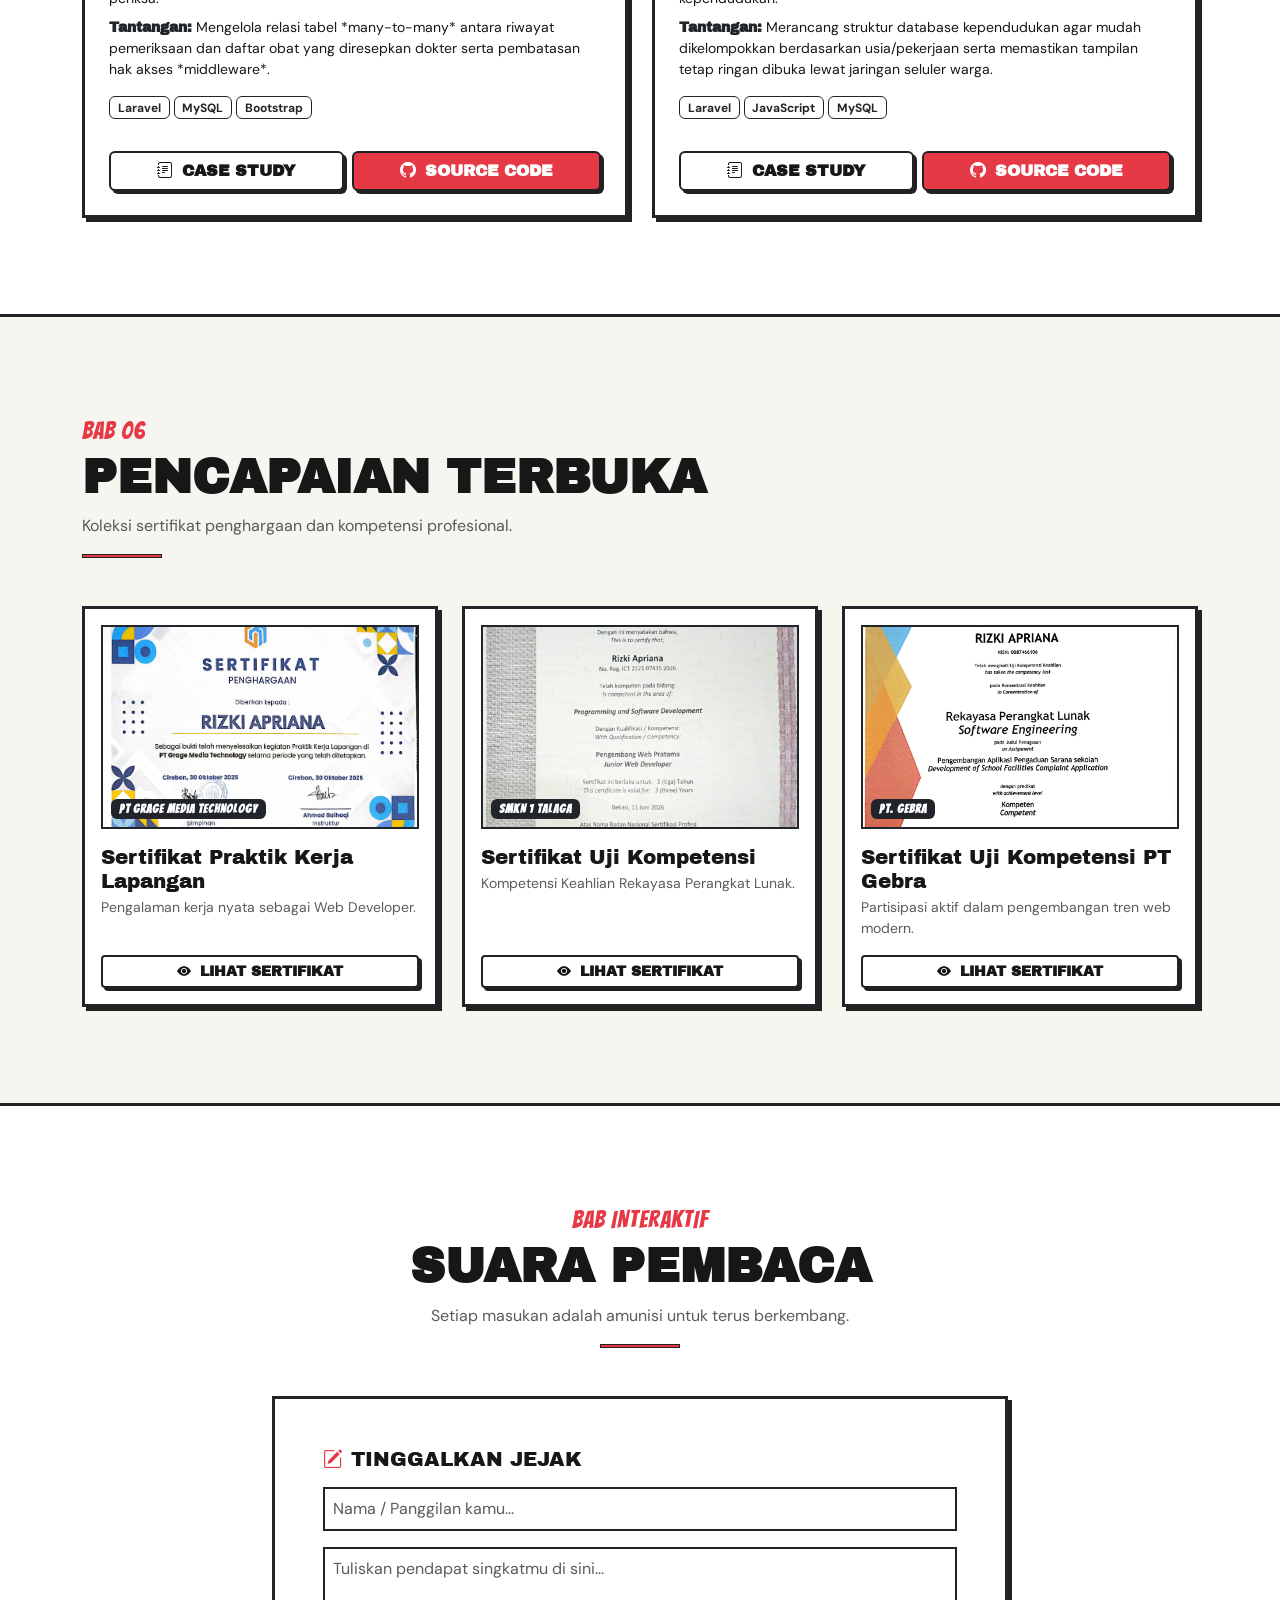
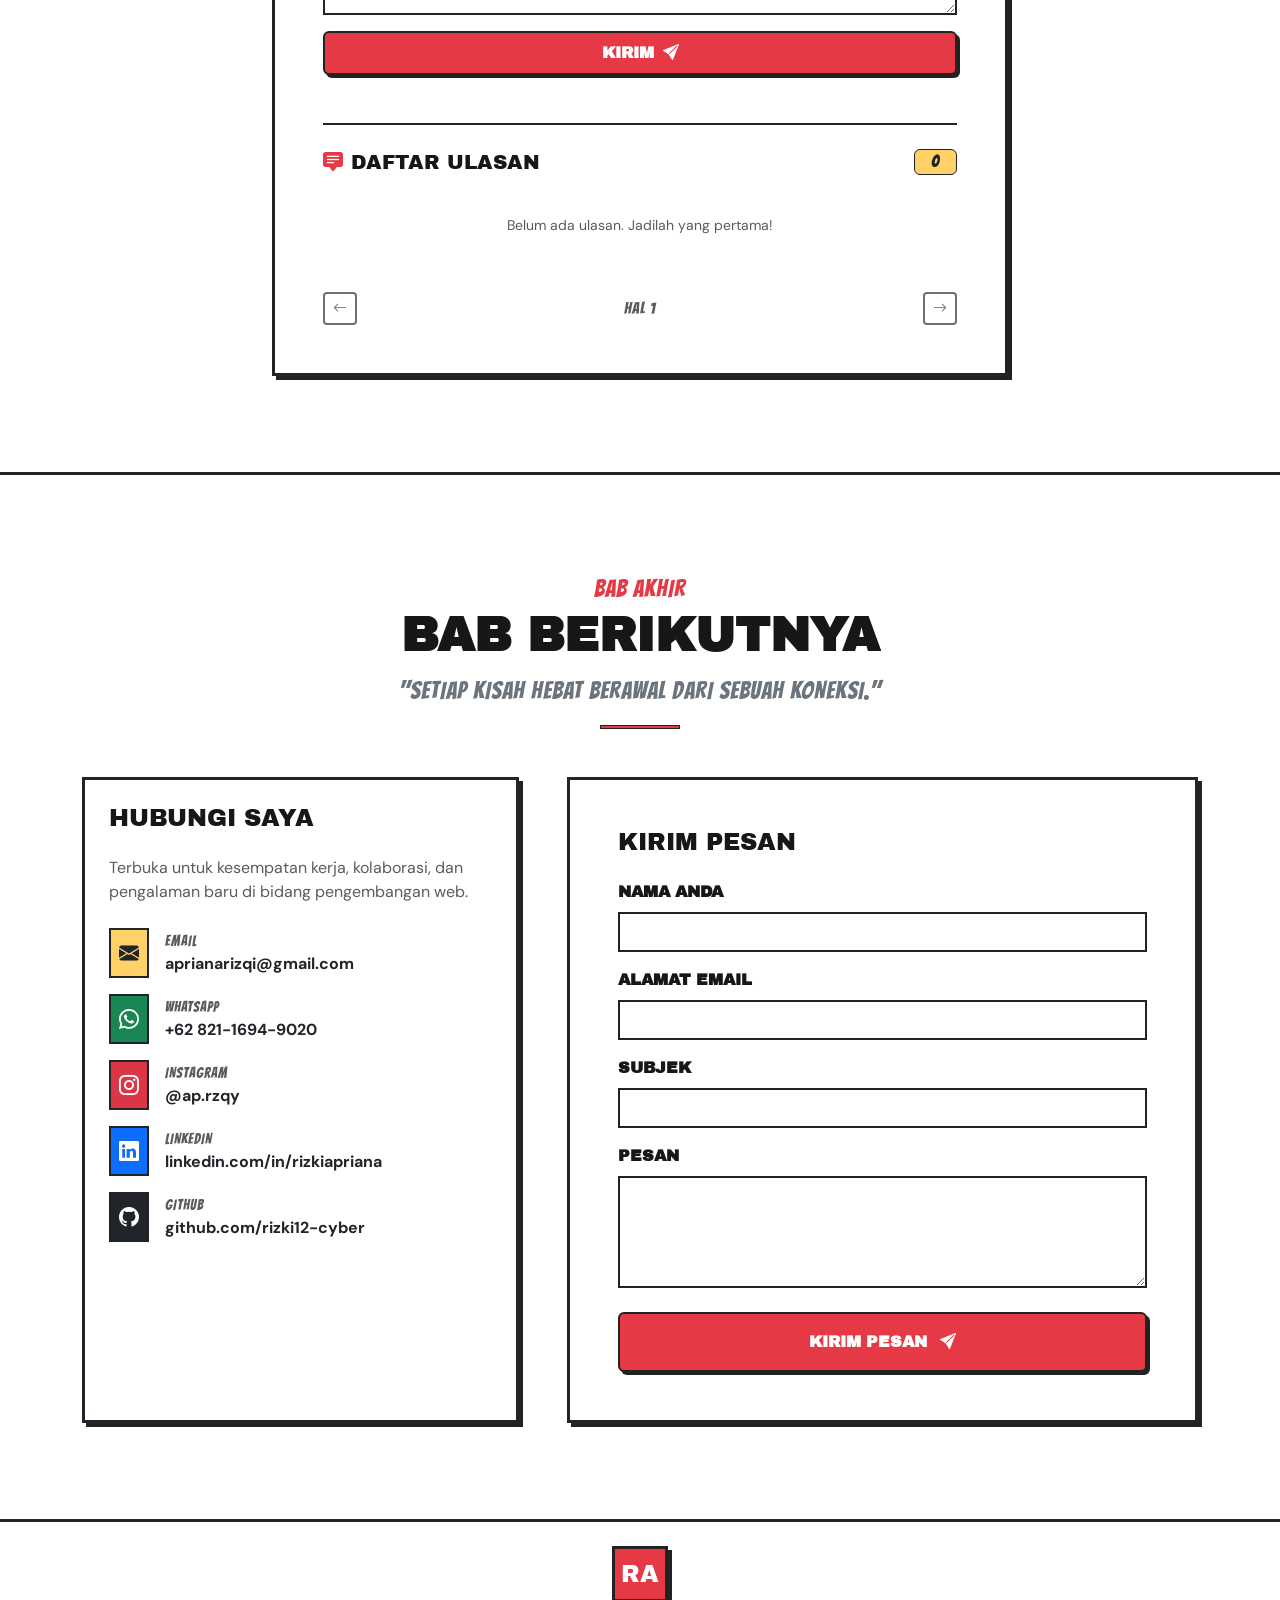
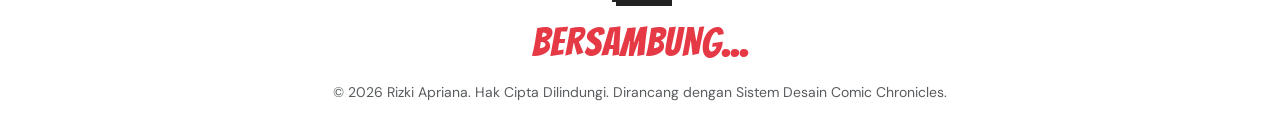
==== commit 43760976: "Update portfolio" ====
--- a/index.html
+++ b/index.html
@@ -97,34 +97,37 @@
 </head>
 <body>
 
-    <!-- Splash Screen Interaktif dengan GIF Animasi Spider-Man -->
-    <div id="comicSplash" class="splash-screen position-relative d-flex align-items-center justify-content-center">
-
-        <div class="splash-box p-4 p-md-5 border border-4 border-dark bg-body shadow-comic text-center mt-5 pt-4">
-            <span class="badge bg-comic-yellow text-dark border border-2 border-dark font-bangers fs-5 px-3 py-1 mb-2">
-                VOL. 01 — WEB PORTFOLIO
-            </span>
-            
-            <h1 class="font-archivo fs-3 fw-bold text-dark mb-2">
-                RIZKI APRIANA
-            </h1>
-
-            <p class="font-dm text-muted small mb-4">
-                Tekan tombol di bawah untuk masuk ke ruang kerja dan eksplorasi proyek.
-            </p>
-
-            <!-- Tombol Interaktif untuk Memulai & Mengizinkan Audio -->
-            <button id="startSplashBtn" class="btn btn-comic-red font-bangers fs-5 px-4 py-2 border border-3 border-dark w-100 shadow-sm">
-                ▶ MASUK KE HALAMAN UTAMA
-            </button>
-
-            <!-- Area Angka Hitung Mundur -->
-            <div id="countdownArea" class="d-none mt-3">
-                <h1 id="countdownNumber" class="font-archivo display-1 fw-bold text-comic-red mb-1 comic-countdown-text">3</h1>
-                <p id="splashStatusText" class="font-bangers fs-6 text-dark mb-0 tracking-widest">MEMUAT SISTEM...</p>
-            </div>
-        </div>
-    </div>
+    <!-- Splash Screen Interaktif dengan GIF Animasi di Tengah Atas -->
+<div id="comicSplash" class="splash-screen position-relative d-flex align-items-center justify-content-center">
+
+    <!-- Posisi di tengah atas menggunakan top-0 start-50 translate-middle-x -->
+    <img src="assets/images/spider3.gif" alt="Animasi Komik" class="splash-gif position-fixed top-0 start-50 translate-middle-x mt-3">
+
+    <div class="splash-box p-4 p-md-5 border border-4 border-dark bg-body shadow-comic text-center mt-5 pt-4 position-relative" style="z-index: 2;">
+        <span class="badge bg-comic-yellow text-dark border border-2 border-dark font-bangers fs-5 px-3 py-1 mb-2">
+            VOL. 01 — WEB PORTFOLIO
+        </span>
+        
+        <h1 class="font-archivo fs-3 fw-bold text-dark mb-2">
+            RIZKI APRIANA
+        </h1>
+
+        <p class="font-dm text-muted small mb-4">
+            Tekan tombol di bawah untuk masuk ke ruang kerja dan eksplorasi proyek.
+        </p>
+
+        <!-- Tombol Interaktif untuk Memulai -->
+        <button id="startSplashBtn" class="btn btn-comic-red font-bangers fs-5 px-4 py-2 border border-3 border-dark w-100 shadow-sm">
+            ▶ MASUK KE HALAMAN UTAMA
+        </button>
+
+        <!-- Area Angka Hitung Mundur -->
+        <div id="countdownArea" class="d-none mt-3">
+            <h1 id="countdownNumber" class="font-archivo display-1 fw-bold text-comic-red mb-1 comic-countdown-text">3</h1>
+            <p id="splashStatusText" class="font-bangers fs-6 text-dark mb-0 tracking-widest">MEMUAT SISTEM...</p>
+        </div>
+    </div>
+</div>
 
     <!-- Skip link untuk aksesibilitas keyboard -->
     <a href="#home" class="visually-hidden-focusable position-absolute top-0 start-0 m-2 px-3 py-2 bg-dark text-white">Lompat ke konten</a>
@@ -194,15 +197,52 @@
                         <a href="cv.html" class="btn btn-comic-outline px-4 py-3 font-archivo text-uppercase">UNDUH CV</a>
                     </div>
 
-                    <!-- Moto Harian Dinamis ala Komik -->
-                    <div class="daily-motto-box mt-4 p-3 border border-2 border-dark bg-comic-yellow shadow-comic" data-aos="fade-up">
-                        <div class="d-flex align-items-center gap-2 mb-1">
-                            <span class="badge bg-comic-red text-white font-bangers px-2 py-0 fs-6 border border-dark">MOTO HARIAN</span>
-                            <small class="font-bangers text-dark tracking-widest" id="mottoDayLabel">EDISI HARI INI</small>
-                        </div>
-                        <p class="font-dm fw-bold text-dark mb-0 fs-6" id="dailyMottoText">
-                            "Memuat kutipan hari ini..."
-                        </p>
+                    <!-- Moto & Soundtrack Harian Dinamis -->
+                    <div class="row g-3 mt-4" data-aos="fade-up">
+                    <!-- ===== MOTO HARIAN ===== -->
+                    <div class="col-lg-6">
+                        <div class="daily-motto-box h-100 p-3 p-md-4 border border-2 border-dark bg-comic-yellow shadow-comic d-flex flex-column">
+                            <div class="d-flex align-items-center gap-2 mb-2">
+                                <span class="badge bg-comic-red text-white font-bangers px-2 py-0 fs-6 border border-dark">MOTO HARIAN</span>
+                                <small class="font-bangers text-dark tracking-widest" id="mottoDayLabel">EDISI HARI INI</small>
+                            </div>
+                            <p class="font-dm fw-bold text-dark mb-0 fs-6" id="dailyMottoText">
+                                "Memuat kutipan hari ini..."
+                            </p>
+                        </div>
+                    </div>
+
+                    <!-- ===== SOUNDTRACK HARIAN ===== -->
+                    <div class="col-lg-6">
+                        <div class="daily-music-box h-100 p-3 p-md-4 border border-2 border-dark bg-body shadow-comic d-flex flex-column position-relative overflow-hidden">
+                        
+
+                            <div class="d-flex align-items-center justify-content-between gap-2 mb-2 z-1">
+                                <div class="d-flex align-items-center gap-2">
+                                    <span class="badge bg-comic-red text-white font-bangers px-2 py-0 fs-6 border border-dark">SOUNDTRACK</span>
+                                    <small class="font-bangers text-dark tracking-widest" id="musicDayLabel">EDISI HARI INI</small>
+                                </div>
+                                <button id="musicToggleBtn"
+                                        class="btn btn-sm btn-comic-red font-bangers border border-2 border-dark px-3 py-1 shadow-sm"
+                                        type="button">
+                                    ▶ PUTAR
+                                </button>
+                            </div>
+                                <p class="font-dm fw-bold text-dark mb-2 fs-6 z-1" id="dailySongTitle">
+                                    "Memuat lagu hari ini..."
+                                </p>
+
+                                <!-- Wadah status audio & visualizer mini -->
+                                <div id="dailyYoutubePlayer" class="mt-auto pt-2 border-top border-dark border-opacity-25 z-1 d-flex align-items-center justify-content-between">
+                                    <span class="font-dm small text-muted fst-italic">Tekan tombol putar untuk mendengarkan.</span>
+                                    <div class="audio-waves d-none align-items-center gap-1">
+                                        <span class="wave-bar bg-comic-red"></span>
+                                        <span class="wave-bar bg-comic-red"></span>
+                                        <span class="wave-bar bg-comic-red"></span>
+                                    </div>
+                                </div>
+                            </div>
+                        </div>
                     </div>
                 </div>
                 <div class="col-lg-5 mt-5 mt-lg-0" data-aos="fade-left">
@@ -334,7 +374,7 @@
                         <div class="timeline-item border-start border-4 border-dark ps-4 position-relative" data-aos="fade-up">
                             <div class="timeline-dot bg-comic-red border border-2 border-dark position-absolute top-0 start-0 translate-middle"></div>
                             <span class="badge bg-dark text-white font-bangers mb-2">2015 – 2020</span>
-                            <h3 class="font-archivo fs-4">SDN 01 Ciranjeng</h3>
+                            <h3 class="font-archivo fs-4">SDN Ciranjeng</h3>
                             <h4 class="font-bangers text-secondary fs-5">Pendidikan Sekolah Dasar</h4>
                             <p class="font-dm text-muted mt-2">Menempuh pendidikan dasar sebagai fondasi dalam membangun pengetahuan, kedisiplinan, dan tanggung jawab.</p>
                         </div>
@@ -345,95 +385,112 @@
     </section>
 
     <!-- Professional Journey Section (Experience) -->
-    <section id="experience" class="py-5 border-top border-3 border-dark bg-surface">
-        <div class="container py-5">
-            <div class="section-title-wrap mb-5" data-aos="fade-up">
-                <span class="font-bangers text-comic-red fs-4">BAB 03</span>
-                <h2 class="display-5 font-archivo fw-bold text-uppercase">PERJALANAN PROFESIONAL</h2>
-                <div class="comic-divider"></div>
-            </div>
-            <div class="row justify-content-center">
-                <div class="col-lg-9">
-                    <div class="comic-card p-4 p-md-5 border border-3 border-dark bg-body shadow-comic" data-aos="fade-up">
-                        <div class="d-flex flex-wrap justify-content-between align-items-center mb-4 pb-3 border-bottom border-dark">
-                            <div>
-                                <span class="badge bg-comic-red text-white font-bangers px-3 py-1 mb-2">PRAKTIK KERJA LAPANGAN</span>
+<section id="experience" class="py-5 border-top border-3 border-dark bg-surface">
+    <div class="container py-5">
+        <div class="section-title-wrap mb-5" data-aos="fade-up">
+            <span class="font-bangers text-comic-red fs-4">BAB 03</span>
+            <h2 class="display-5 font-archivo fw-bold text-uppercase">PERJALANAN PROFESIONAL</h2>
+            <div class="comic-divider"></div>
+        </div>
+        <div class="row justify-content-center">
+            <div class="col-lg-9">
+
+                <!-- ===== CARD 1: PT Grage Media Technology ===== -->
+                <div class="comic-card p-4 p-md-5 border border-3 border-dark bg-body shadow-comic" data-aos="fade-up">
+                    <div class="d-flex flex-wrap justify-content-between align-items-center mb-4 pb-3 border-bottom border-dark">
+                        <div>
+                            <span class="badge bg-comic-red text-white font-bangers px-3 py-1 mb-2">PRAKTIK KERJA LAPANGAN</span>
+
+                            <!-- ===== LOGO + NAMA PT GRAGE ===== -->
+                            <div class="d-flex align-items-center gap-3">
+                                <img src="assets/images/gmt.png"
+                                     alt="Logo PT Grage Media Technology"
+                                     class="comic-logo">
                                 <h3 class="font-archivo fs-3 mb-0">PT Grage Media Technology</h3>
                             </div>
-                            <div class="text-lg-end mt-2 mt-lg-0">
-                                <span class="font-bangers fs-5 text-secondary">Juli 2025 – Oktober 2025</span>
-                                <div class="font-archivo fw-bold text-dark">Web Developer Intern</div>
-                            </div>
-                        </div>
-                        <h4 class="font-archivo fs-5 mb-3 text-uppercase text-comic-red">Tanggung Jawab Utama:</h4>
-                        <ul class="list-unstyled font-dm space-y-3">
-                            <li class="d-flex align-items-start mb-2">
-                                <i class="bi bi-caret-right-fill text-comic-red me-2 mt-1"></i>
-                                <span>Mengembangkan aplikasi web menggunakan framework Laravel berdasarkan kebutuhan klien.</span>
-                            </li>
-                            <li class="d-flex align-items-start mb-2">
-                                <i class="bi bi-caret-right-fill text-comic-red me-2 mt-1"></i>
-                                <span>Melakukan penyesuaian fitur dan antarmuka berdasarkan feedback langsung dari klien secara profesional.</span>
-                            </li>
-                            <li class="d-flex align-items-start mb-2">
-                                <i class="bi bi-caret-right-fill text-comic-red me-2 mt-1"></i>
-                                <span>Membuat modul panduan penggunaan aplikasi untuk membantu klien memahami sistem dengan mudah.</span>
-                            </li>
-                            <li class="d-flex align-items-start mb-2">
-                                <i class="bi bi-caret-right-fill text-comic-red me-2 mt-1"></i>
-                                <span>Melakukan pengujian mandiri (testing) untuk memastikan fitur berjalan dengan baik tanpa kendala teknis.</span>
-                            </li>
-                        </ul>
-                    </div>
-
-                    
-                    <div class="comic-card p-4 p-md-5 border border-3 border-dark bg-body shadow-comic mt-5" data-aos="fade-up">
-                        <div class="d-flex flex-wrap justify-content-between align-items-center mb-4 pb-3 border-bottom border-dark">
-                            <div>
-                                <span class="badge bg-comic-yellow text-dark font-bangers px-3 py-1 mb-2">ORGANISASI</span>
+                        </div>
+                        <div class="text-lg-end mt-2 mt-lg-0">
+                            <span class="font-bangers fs-5 text-secondary">Juli 2025 – Oktober 2025</span>
+                            <div class="font-archivo fw-bold text-dark">Web Developer Intern</div>
+                        </div>
+                    </div>
+                    <h4 class="font-archivo fs-5 mb-3 text-uppercase text-comic-red">Tanggung Jawab Utama:</h4>
+                    <ul class="list-unstyled font-dm">
+                        <li class="d-flex align-items-start mb-2">
+                            <i class="bi bi-caret-right-fill text-comic-red me-2 mt-1 flex-shrink-0"></i>
+                            <span>Mengembangkan aplikasi web menggunakan framework Laravel berdasarkan kebutuhan klien.</span>
+                        </li>
+                        <li class="d-flex align-items-start mb-2">
+                            <i class="bi bi-caret-right-fill text-comic-red me-2 mt-1 flex-shrink-0"></i>
+                            <span>Melakukan penyesuaian fitur dan antarmuka berdasarkan feedback langsung dari klien secara profesional.</span>
+                        </li>
+                        <li class="d-flex align-items-start mb-2">
+                            <i class="bi bi-caret-right-fill text-comic-red me-2 mt-1 flex-shrink-0"></i>
+                            <span>Membuat modul panduan penggunaan aplikasi untuk membantu klien memahami sistem dengan mudah.</span>
+                        </li>
+                        <li class="d-flex align-items-start mb-2">
+                            <i class="bi bi-caret-right-fill text-comic-red me-2 mt-1 flex-shrink-0"></i>
+                            <span>Melakukan pengujian mandiri (testing) untuk memastikan fitur berjalan dengan baik tanpa kendala teknis.</span>
+                        </li>
+                    </ul>
+                </div>
+
+                <!-- ===== CARD 2: LABANTIK ===== -->
+                <div class="comic-card p-4 p-md-5 border border-3 border-dark bg-body shadow-comic mt-5" data-aos="fade-up">
+                    <div class="d-flex flex-wrap justify-content-between align-items-center mb-4 pb-3 border-bottom border-dark">
+                        <div>
+                            <span class="badge bg-comic-yellow text-dark font-bangers px-3 py-1 mb-2">ORGANISASI</span>
+
+                            <!-- ===== LOGO + NAMA LABANTIK ===== -->
+                            <div class="d-flex align-items-center gap-3">
+                                <img src="assets/images/labantik1.png"
+                                     alt="Logo LABANTIK"
+                                     class="comic-logo">
                                 <h3 class="font-archivo fs-3 mb-0">LABANTIK</h3>
                             </div>
-                            <div class="text-lg-end mt-2 mt-lg-0">
-                                <span class="font-bangers fs-5 text-secondary">2023 – 2026</span>
-                                <div class="font-archivo fw-bold text-dark">Laboratorium Anak Teknik Ilmu Komputer — Anggota</div>
-                            </div>
-                        </div>
-
-                        <p class="font-dm text-muted mb-3">
-                            Laboratorium Anak Teknik Ilmu Komputer (LABANTIK) merupakan wadah pengembangan minat dan bakat siswa di bidang teknologi informasi, khususnya pemrograman dan kreativitas digital.
-                        </p>
-
-                        <ul class="list-unstyled font-dm space-y-3">
-                            <li class="d-flex align-items-start mb-2">
-                                <i class="bi bi-check-square-fill text-comic-yellow me-2 mt-1"></i>
-                                <span>Mendokumentasikan berbagai kegiatan organisasi melalui fotografi dan media visual.</span>
-                            </li>
-                            <li class="d-flex align-items-start mb-2">
-                                <i class="bi bi-check-square-fill text-comic-yellow me-2 mt-1"></i>
-                                <span>Berpartisipasi dalam kegiatan pengembangan keterampilan di bidang pemrograman dan teknologi informasi.</span>
-                            </li>
-                            <li class="d-flex align-items-start mb-2">
-                                <i class="bi bi-check-square-fill text-comic-yellow me-2 mt-1"></i>
-                                <span>Mengembangkan kemampuan teknis melalui diskusi, berbagi pengetahuan, dan pembelajaran bersama anggota.</span>
-                            </li>
-                            <li class="d-flex align-items-start mb-2">
-                                <i class="bi bi-check-square-fill text-comic-yellow me-2 mt-1"></i>
-                                <span>Membantu mendokumentasikan dan mengabadikan momen penting dalam kegiatan organisasi.</span>
-                            </li>
-                            <li class="d-flex align-items-start mb-2">
-                                <i class="bi bi-check-square-fill text-comic-yellow me-2 mt-1"></i>
-                                <span>Melatih kemampuan komunikasi dan kerja sama tim dalam menjalankan kegiatan organisasi.</span>
-                            </li>
-                            <li class="d-flex align-items-start mb-2">
-                                <i class="bi bi-check-square-fill text-comic-yellow me-2 mt-1"></i>
-                                <span>Meningkatkan kedisiplinan, tanggung jawab, kreativitas, serta kemampuan beradaptasi dalam lingkungan organisasi.</span>
-                            </li>
-                        </ul>
-                    </div>
-                </div>
-            </div>
-        </div>
-    </section>
+                        </div>
+                        <div class="text-lg-end mt-2 mt-lg-0">
+                            <span class="font-bangers fs-5 text-secondary">2023 – 2026</span>
+                            <div class="font-archivo fw-bold text-dark">Laboratorium Anak Teknik Ilmu Komputer — Anggota</div>
+                        </div>
+                    </div>
+
+                    <p class="font-dm text-muted mb-3">
+                        Laboratorium Anak Teknik Ilmu Komputer (LABANTIK) merupakan wadah pengembangan minat dan bakat siswa di bidang teknologi informasi, khususnya pemrograman dan kreativitas digital.
+                    </p>
+
+                    <ul class="list-unstyled font-dm">
+                        <li class="d-flex align-items-start mb-2">
+                            <i class="bi bi-check-square-fill text-comic-yellow me-2 mt-1 flex-shrink-0"></i>
+                            <span>Mendokumentasikan berbagai kegiatan organisasi melalui fotografi dan media visual.</span>
+                        </li>
+                        <li class="d-flex align-items-start mb-2">
+                            <i class="bi bi-check-square-fill text-comic-yellow me-2 mt-1 flex-shrink-0"></i>
+                            <span>Berpartisipasi dalam kegiatan pengembangan keterampilan di bidang pemrograman dan teknologi informasi.</span>
+                        </li>
+                        <li class="d-flex align-items-start mb-2">
+                            <i class="bi bi-check-square-fill text-comic-yellow me-2 mt-1 flex-shrink-0"></i>
+                            <span>Mengembangkan kemampuan teknis melalui diskusi, berbagi pengetahuan, dan pembelajaran bersama anggota.</span>
+                        </li>
+                        <li class="d-flex align-items-start mb-2">
+                            <i class="bi bi-check-square-fill text-comic-yellow me-2 mt-1 flex-shrink-0"></i>
+                            <span>Membantu mendokumentasikan dan mengabadikan momen penting dalam kegiatan organisasi.</span>
+                        </li>
+                        <li class="d-flex align-items-start mb-2">
+                            <i class="bi bi-check-square-fill text-comic-yellow me-2 mt-1 flex-shrink-0"></i>
+                            <span>Melatih kemampuan komunikasi dan kerja sama tim dalam menjalankan kegiatan organisasi.</span>
+                        </li>
+                        <li class="d-flex align-items-start mb-2">
+                            <i class="bi bi-check-square-fill text-comic-yellow me-2 mt-1 flex-shrink-0"></i>
+                            <span>Meningkatkan kedisiplinan, tanggung jawab, kreativitas, serta kemampuan beradaptasi dalam lingkungan organisasi.</span>
+                        </li>
+                    </ul>
+                </div>
+
+            </div>
+        </div>
+    </div>
+</section>
 
     <!-- Technical Abilities Section (Skills) -->
     <section id="skills" class="py-5 border-top border-3 border-dark">
--- a/assets/css/style.css
+++ b/assets/css/style.css
@@ -985,3 +985,62 @@
     visibility: hidden;
     pointer-events: none;
 }
+
+/* ==== Logo pada Card Experience ==== */
+.comic-logo {
+    width: 56px;
+    height: 56px;
+    object-fit: contain;
+    background: #fff;
+    border: 2px solid #1a1a1a;
+    border-radius: 8px;
+    padding: 4px;
+    box-shadow: 3px 3px 0 #1a1a1a;
+    flex-shrink: 0;
+}
+
+@media (max-width: 575.98px) {
+    .comic-logo {
+        width: 44px;
+        height: 44px;
+        box-shadow: 2px 2px 0 #1a1a1a;
+    }
+}
+
+/* ==========================================================
+   SPLASH SCREEN EXTERNAL GIF
+   ========================================================== */
+.splash-gif {
+    width: 180px; /* Ukuran di layar desktop */
+    height: auto;
+    z-index: 1; /* Berada di belakang kotak utama agar tidak menutupi tombol */
+    pointer-events: none; /* Agar tidak mengganggu klik mouse */
+}
+
+/* Penyesuaian ukuran saat dibuka lewat HP */
+@media (max-width: 576px) {
+    .splash-gif {
+        width: 110px;
+    }
+}
+
+/* ==========================================
+   DAILY SOUNDTRACK CARD ENHANCEMENTS
+   ========================================== */
+.daily-music-box {
+    transition: transform 0.2s ease, box-shadow 0.2s ease;
+}
+
+.daily-music-box:hover {
+    transform: translateY(-2px);
+    box-shadow: 8px 8px 0 var(--border-color) !important;
+}
+
+@keyframes pulseAnimation {
+    0%, 100% { opacity: 1; transform: scale(1); }
+    50% { opacity: 0.5; transform: scale(0.95); }
+}
+
+.animate-pulse {
+    animation: pulseAnimation 1.5s infinite ease-in-out;
+}
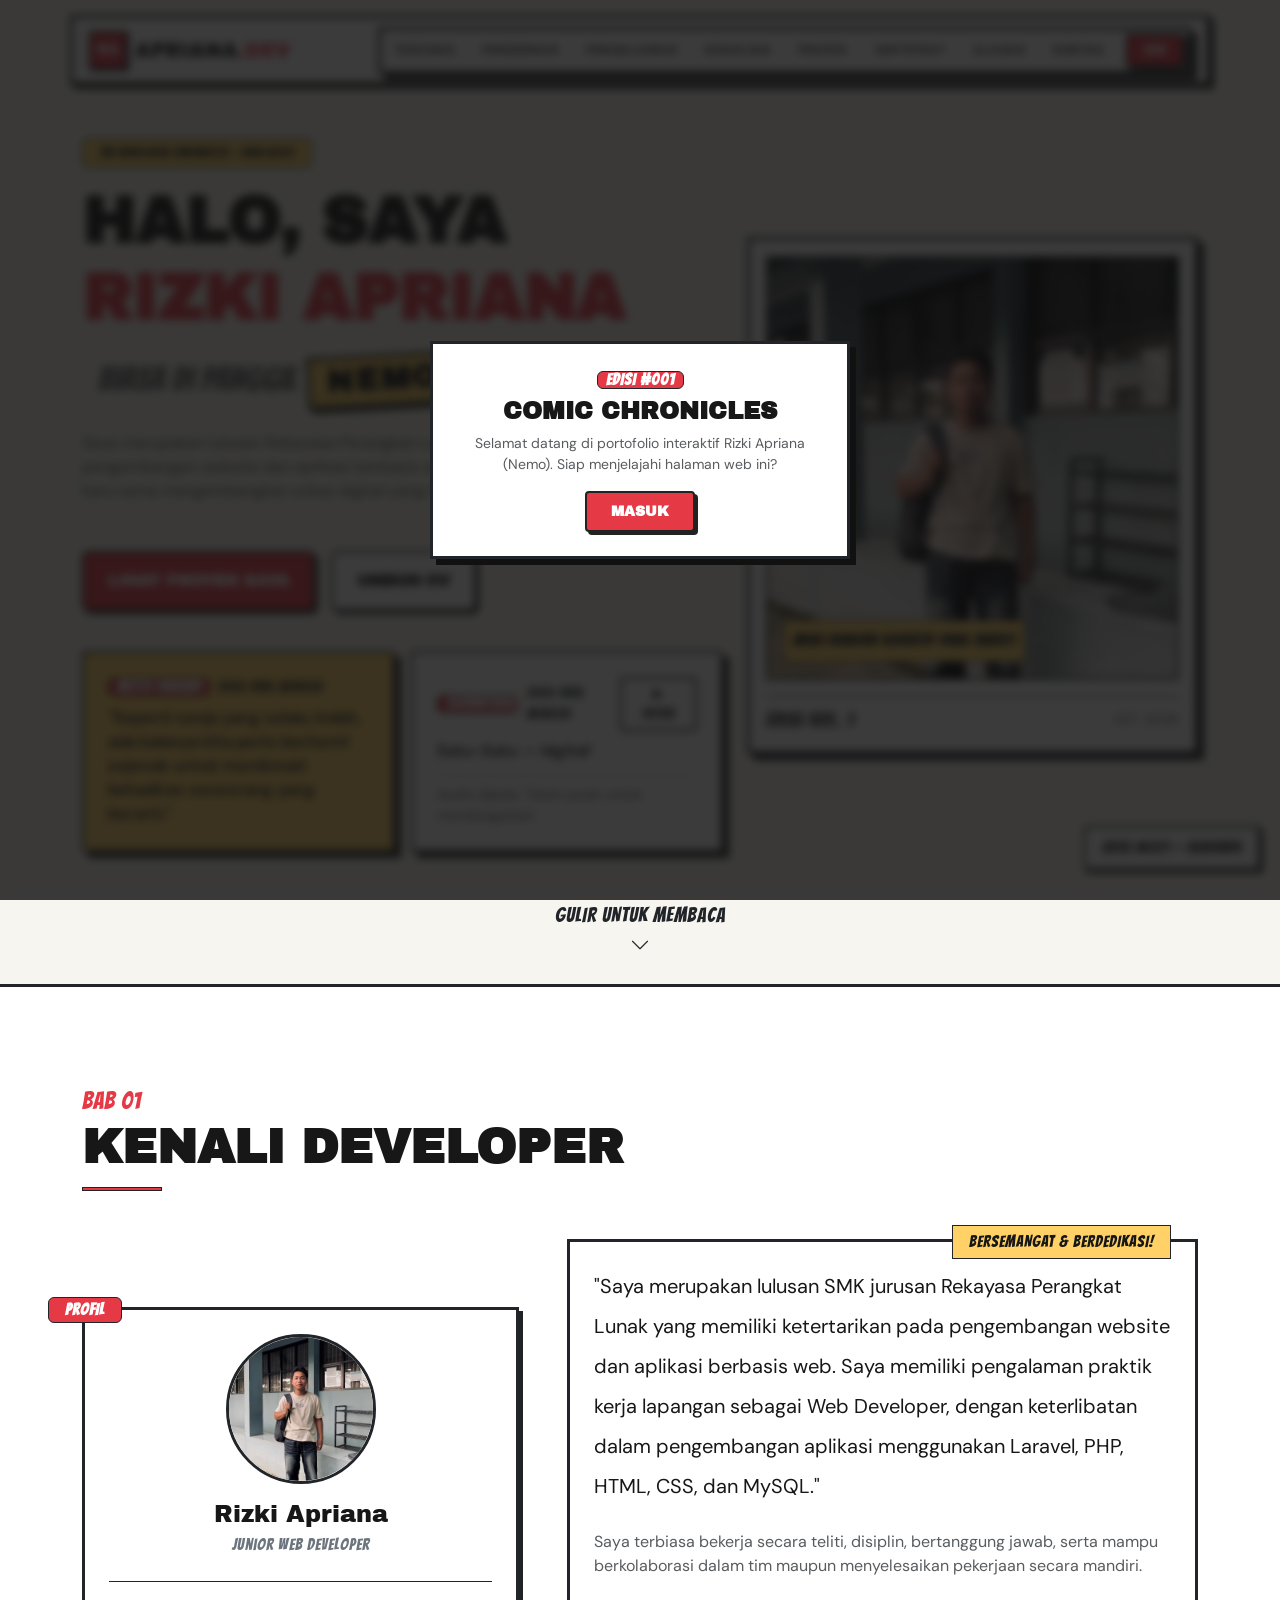
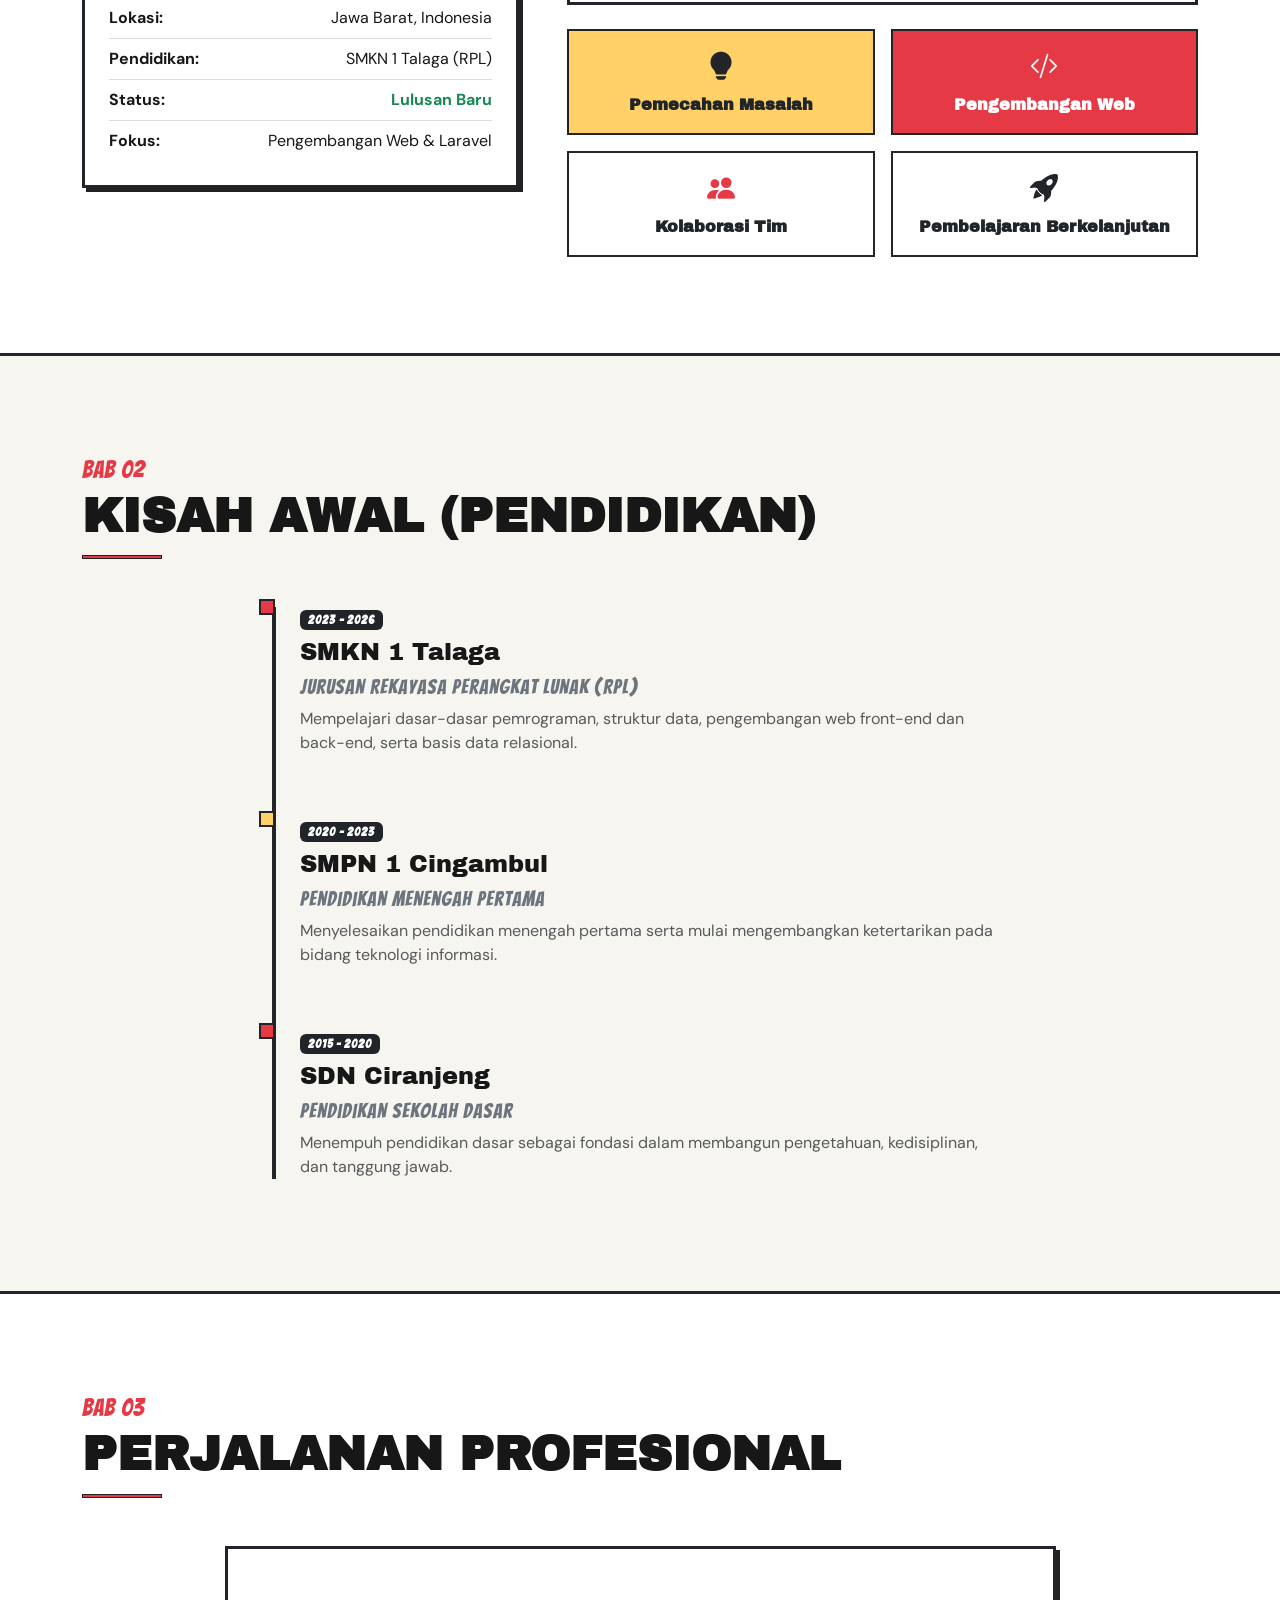
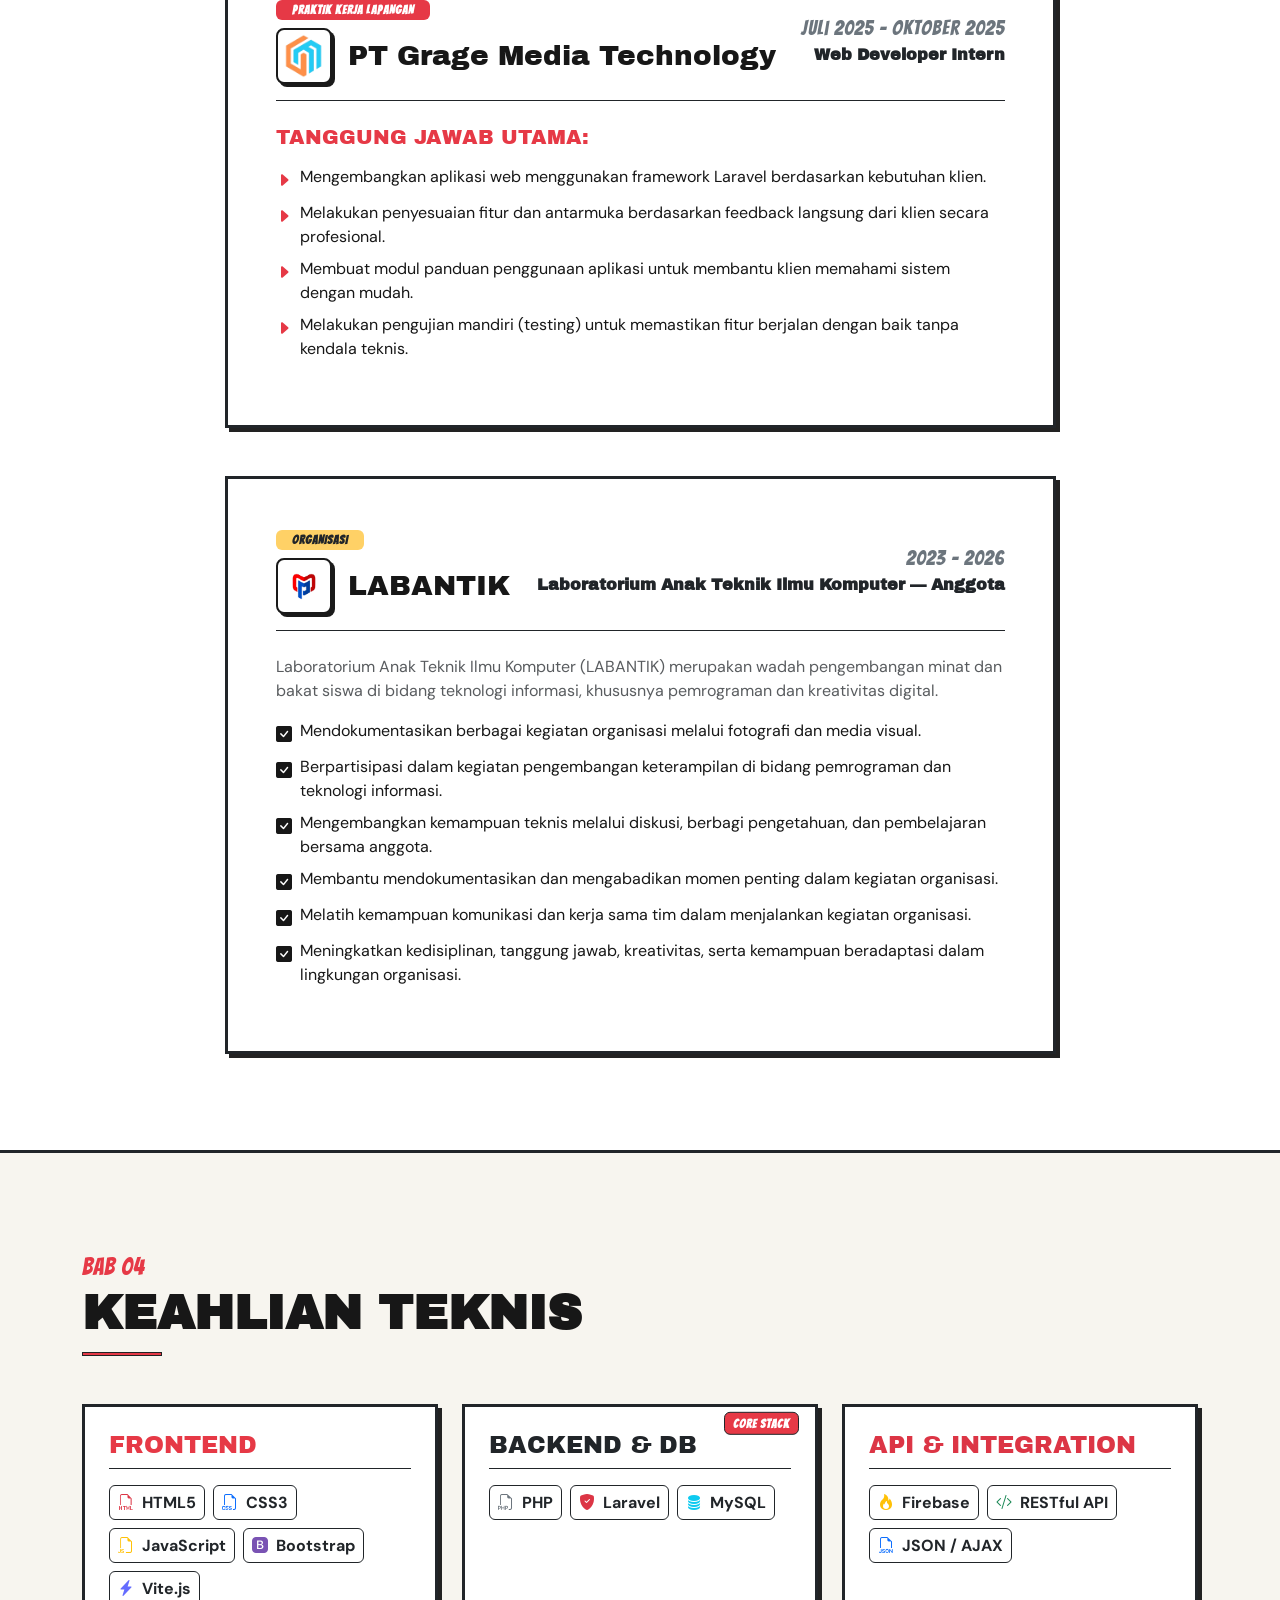
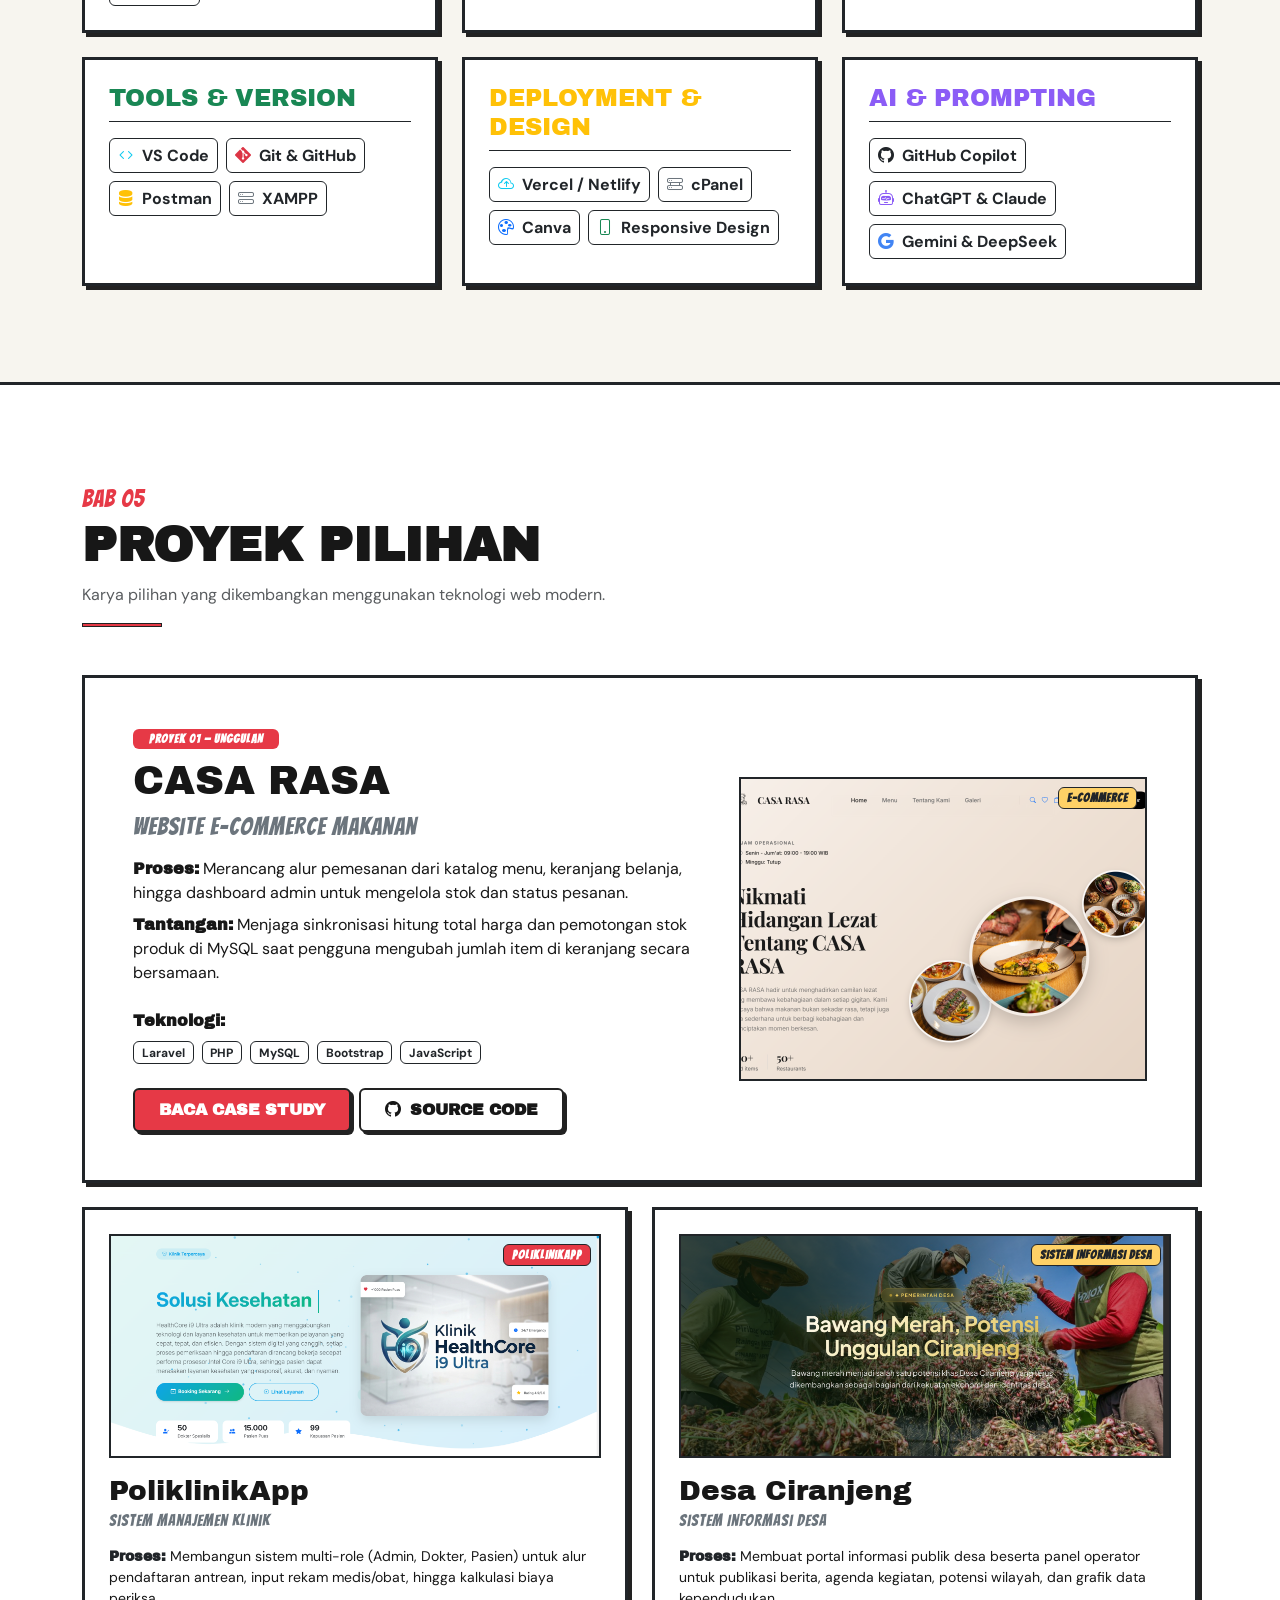
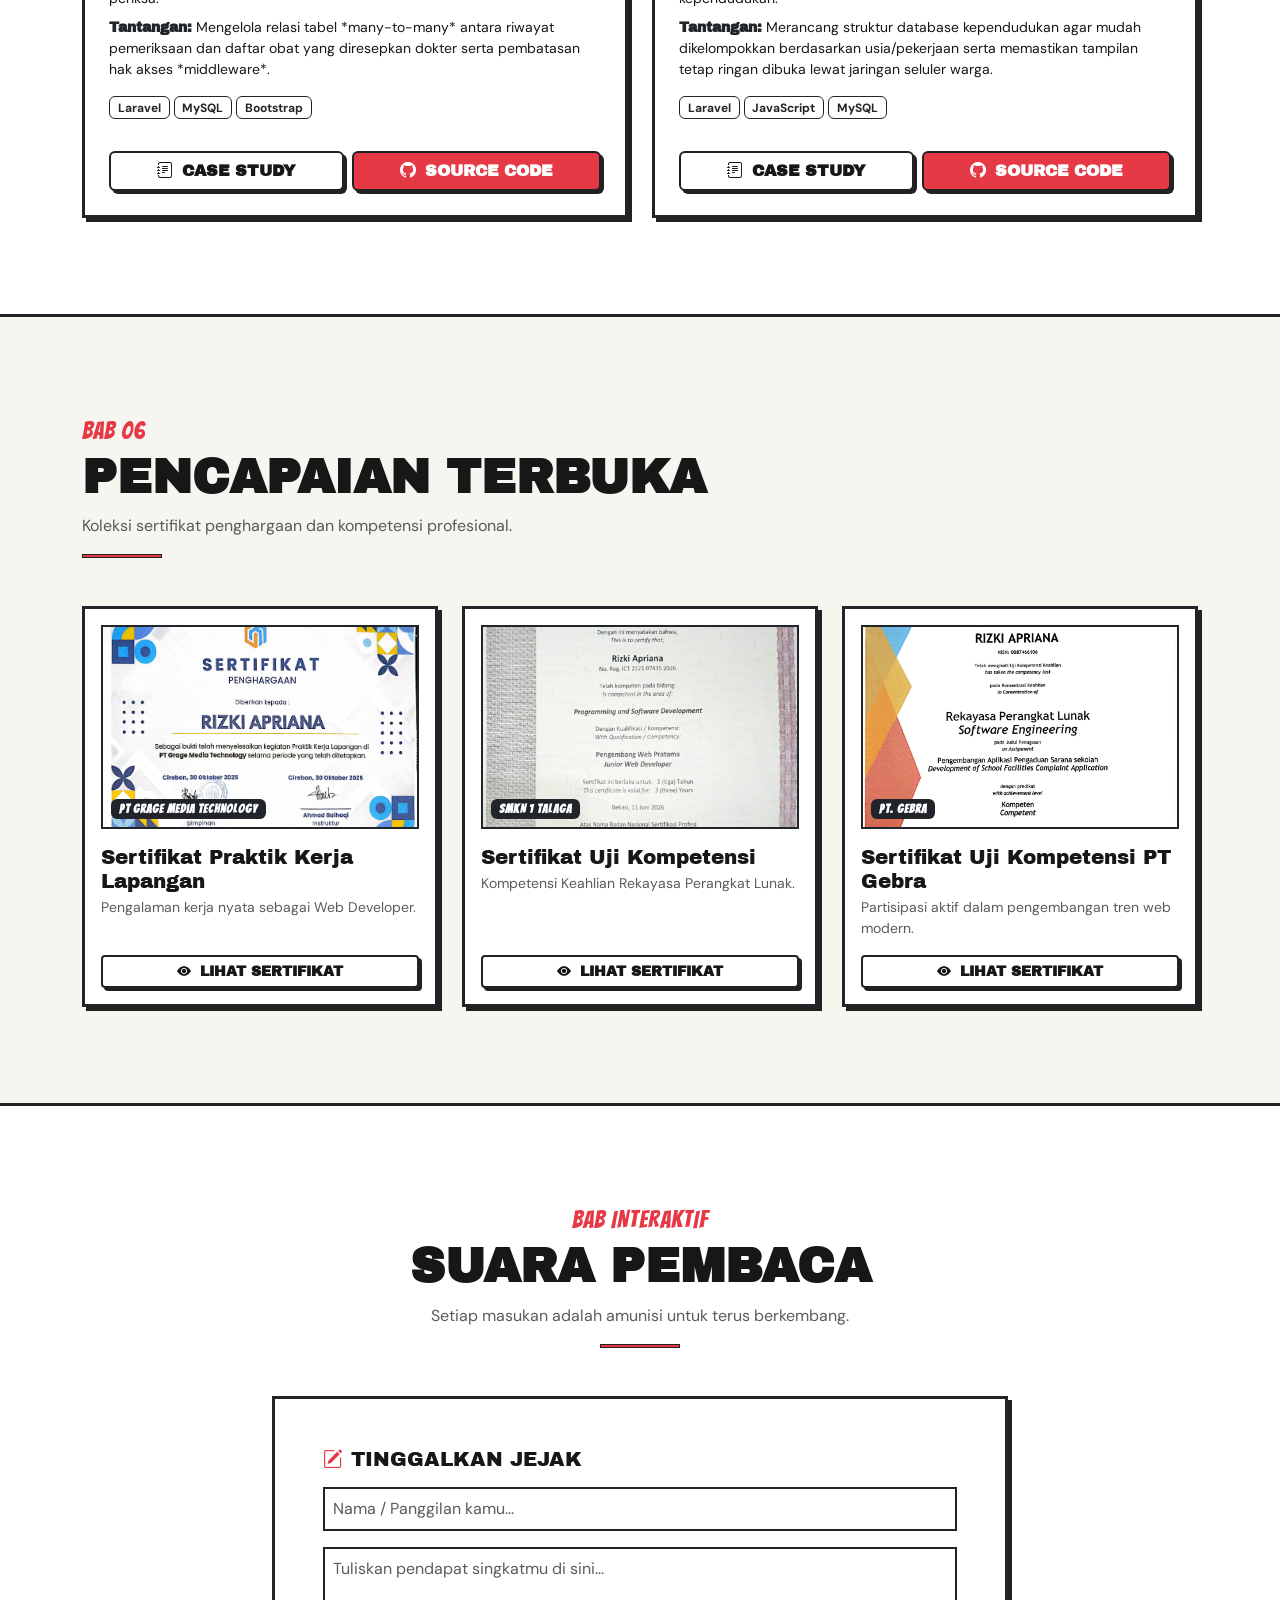
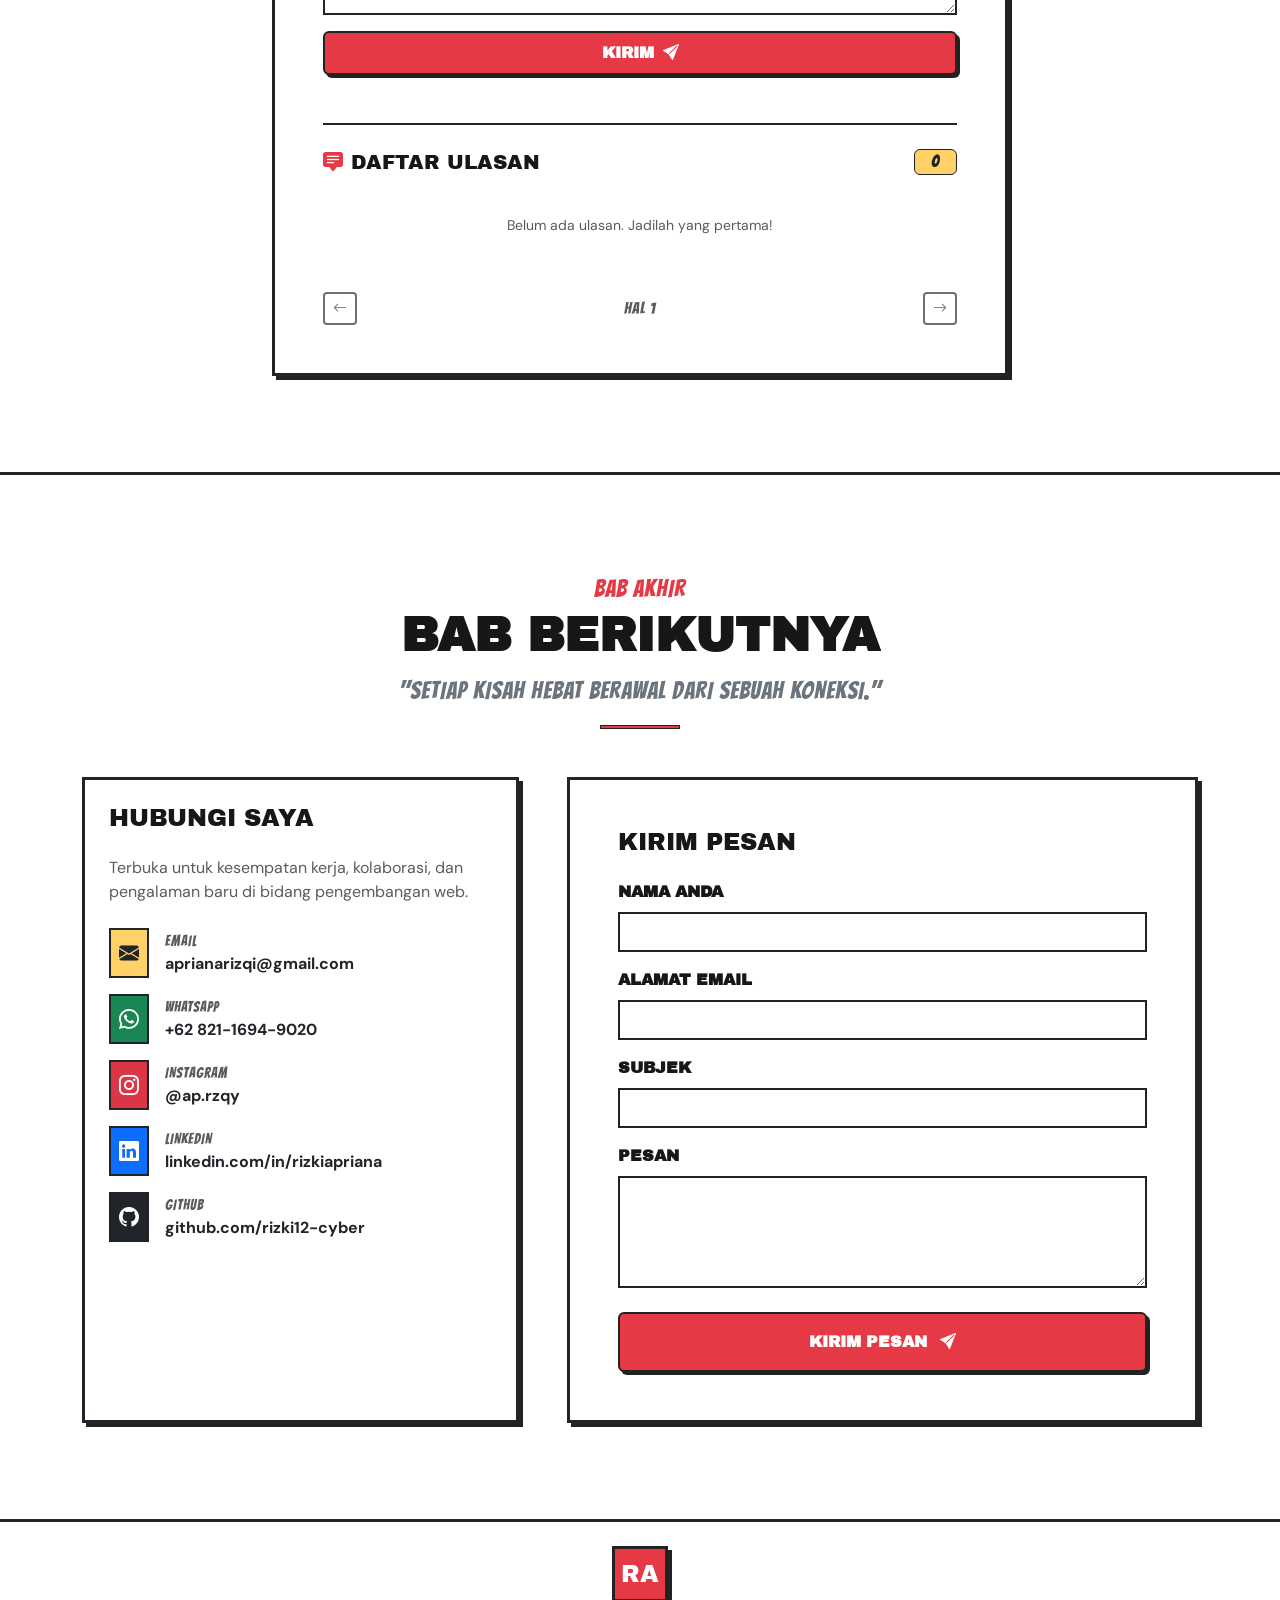
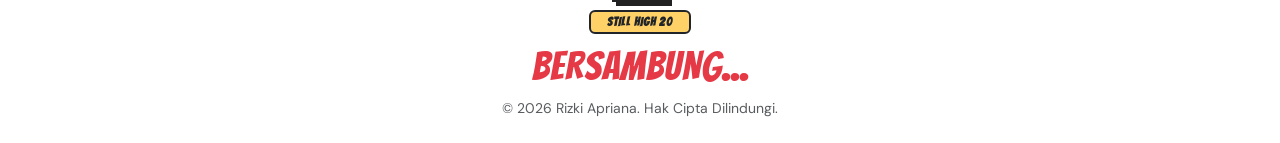
==== commit 4b1d1331: "Update portfolio" ====
--- a/index.html
+++ b/index.html
@@ -97,37 +97,24 @@
 </head>
 <body>
 
-    <!-- Splash Screen Interaktif dengan GIF Animasi di Tengah Atas -->
-<div id="comicSplash" class="splash-screen position-relative d-flex align-items-center justify-content-center">
-
-    <!-- Posisi di tengah atas menggunakan top-0 start-50 translate-middle-x -->
-    <img src="assets/images/spider3.gif" alt="Animasi Komik" class="splash-gif position-fixed top-0 start-50 translate-middle-x mt-3">
-
-    <div class="splash-box p-4 p-md-5 border border-4 border-dark bg-body shadow-comic text-center mt-5 pt-4 position-relative" style="z-index: 2;">
-        <span class="badge bg-comic-yellow text-dark border border-2 border-dark font-bangers fs-5 px-3 py-1 mb-2">
-            VOL. 01 — WEB PORTFOLIO
-        </span>
-        
-        <h1 class="font-archivo fs-3 fw-bold text-dark mb-2">
-            RIZKI APRIANA
-        </h1>
-
-        <p class="font-dm text-muted small mb-4">
-            Tekan tombol di bawah untuk masuk ke ruang kerja dan eksplorasi proyek.
-        </p>
-
-        <!-- Tombol Interaktif untuk Memulai -->
-        <button id="startSplashBtn" class="btn btn-comic-red font-bangers fs-5 px-4 py-2 border border-3 border-dark w-100 shadow-sm">
-            ▶ MASUK KE HALAMAN UTAMA
-        </button>
-
-        <!-- Area Angka Hitung Mundur -->
-        <div id="countdownArea" class="d-none mt-3">
-            <h1 id="countdownNumber" class="font-archivo display-1 fw-bold text-comic-red mb-1 comic-countdown-text">3</h1>
-            <p id="splashStatusText" class="font-bangers fs-6 text-dark mb-0 tracking-widest">MEMUAT SISTEM...</p>
-        </div>
-    </div>
-</div>
+    <!-- Smooth Comic Intro Overlay (Minimalist) -->
+    <div id="comicIntroOverlay" class="comic-intro-overlay">
+        <div class="comic-intro-content p-4 border border-3 border-dark bg-surface shadow-comic text-center position-relative" data-aos="zoom-in">
+            <span class="badge bg-comic-red text-white font-bangers px-2 py-0 fs-6 border border-dark mb-2">EDISI #001</span>
+            
+            <h2 id="introTypingTitle" class="font-archivo fs-4 fw-bold text-uppercase mb-2">
+                <!-- Teks diketik otomatis -->
+            </h2>
+            
+            <p class="font-dm text-muted small mb-3">
+                Selamat datang di portofolio interaktif Rizki Apriana (Nemo). Siap menjelajahi halaman web ini?
+            </p>
+
+            <button id="closeIntroBtn" class="btn btn-comic-primary btn-sm px-4 py-2 font-archivo text-uppercase">
+                MASUK
+            </button>
+        </div>
+    </div>
 
     <!-- Skip link untuk aksesibilitas keyboard -->
     <a href="#home" class="visually-hidden-focusable position-absolute top-0 start-0 m-2 px-3 py-2 bg-dark text-white">Lompat ke konten</a>
@@ -709,45 +696,105 @@
             </div>
 
             <div class="row g-4" id="certificatesGrid">
+                <!-- ===== KARTU 1: PKL PT Grage ===== -->
                 <div class="col-md-4" data-aos="fade-up">
                     <div class="comic-cert-card border border-3 border-dark bg-body p-3 h-100 d-flex flex-column justify-content-between">
                         <div>
-                            <div class="border border-2 border-dark overflow-hidden mb-3 position-relative cert-thumb" style="cursor: pointer;" data-img="assets/images/certificates/pkl.jpg" data-title="Sertifikat Praktik Kerja Lapangan">
+                            <div class="border border-2 border-dark overflow-hidden mb-3 position-relative cert-thumb"
+                                 style="cursor: pointer;"
+                                 role="button"
+                                 tabindex="0"
+                                 data-img="assets/images/certificates/pkl.jpg"
+                                 data-title="Sertifikat Praktik Kerja Lapangan"
+                                 data-penerbit="PT Grage Media Technology"
+                                 data-tahun="2025"
+                                 data-berlaku="Seumur Hidup"
+                                 data-bidang="Web Developer"
+                                 data-predikat="Sangat Baik">
                                 <img src="assets/images/certificates/pkl.jpg" alt="Sertifikat PKL" class="img-fluid w-100 object-fit-cover" style="height: 200px;" loading="lazy" decoding="async" onerror="this.src='https://images.unsplash.com/photo-1606326608606-aa0b62935f2b?q=80&w=600&auto=format&fit=crop'">
                                 <span class="position-absolute bottom-0 start-0 m-2 badge bg-dark text-white font-bangers">PT Grage Media Technology</span>
                             </div>
                             <h3 class="font-archivo fs-5 mb-1">Sertifikat Praktik Kerja Lapangan</h3>
                             <p class="font-dm text-muted small mb-0">Pengalaman kerja nyata sebagai Web Developer.</p>
                         </div>
-                        <button class="btn btn-comic-outline btn-sm mt-3 font-archivo view-cert-btn" data-img="assets/images/certificates/pkl.jpg" data-title="Sertifikat Praktik Kerja Lapangan"><i class="bi bi-eye-fill me-1"></i> LIHAT SERTIFIKAT</button>
-                    </div>
-                </div>
-
+                        <button class="btn btn-comic-outline btn-sm mt-3 font-archivo view-cert-btn"
+                                data-img="assets/images/certificates/pkl.jpg"
+                                data-title="Sertifikat Praktik Kerja Lapangan"
+                                data-penerbit="PT Grage Media Technology"
+                                data-tahun="2025"
+                                data-berlaku="Seumur Hidup"
+                                data-bidang="Web Development"
+                                data-predikat="Sangat Baik">
+                            <i class="bi bi-eye-fill me-1"></i> LIHAT SERTIFIKAT
+                        </button>
+                    </div>
+                </div>
+
+                <!-- ===== KARTU 2: Uji Kompetensi SMKN 1 Talaga ===== -->
                 <div class="col-md-4" data-aos="fade-up" data-aos-delay="100">
                     <div class="comic-cert-card border border-3 border-dark bg-body p-3 h-100 d-flex flex-column justify-content-between">
                         <div>
-                            <div class="border border-2 border-dark overflow-hidden mb-3 position-relative cert-thumb" style="cursor: pointer;" data-img="assets/images/certificates/bnsp.jpg" data-title="Sertifikat Uji Kompetensi Keahlian">
+                            <div class="border border-2 border-dark overflow-hidden mb-3 position-relative cert-thumb"
+                                 style="cursor: pointer;"
+                                 role="button"
+                                 tabindex="0"
+                                 data-img="assets/images/certificates/bnsp.jpg"
+                                 data-title="Sertifikat Uji Kompetensi Keahlian"
+                                 data-penerbit="BNSP"
+                                 data-tahun="2026"
+                                 data-berlaku="2029"
+                                 data-bidang="Junior Web Developer"
+                                 data-predikat="Kompeten">
                                 <img src="assets/images/certificates/bnsp.jpg" alt="Sertifikat Ukom" class="img-fluid w-100 object-fit-cover" style="height: 200px;" loading="lazy" decoding="async" onerror="this.src='https://images.unsplash.com/photo-1523240795612-9a054b0db644?q=80&w=600&auto=format&fit=crop'">
                                 <span class="position-absolute bottom-0 start-0 m-2 badge bg-dark text-white font-bangers">SMKN 1 Talaga</span>
                             </div>
                             <h3 class="font-archivo fs-5 mb-1">Sertifikat Uji Kompetensi</h3>
                             <p class="font-dm text-muted small mb-0">Kompetensi Keahlian Rekayasa Perangkat Lunak.</p>
                         </div>
-                        <button class="btn btn-comic-outline btn-sm mt-3 font-archivo view-cert-btn" data-img="assets/images/certificates/bnsp.jpg" data-title="Sertifikat Uji Kompetensi Keahlian"><i class="bi bi-eye-fill me-1"></i> LIHAT SERTIFIKAT</button>
-                    </div>
-                </div>
-
+                        <button class="btn btn-comic-outline btn-sm mt-3 font-archivo view-cert-btn"
+                                data-img="assets/images/certificates/bnsp.jpg"
+                                data-title="Sertifikat Uji Kompetensi Keahlian"
+                                data-penerbit="BNSP"
+                                data-tahun="2026"
+                                data-berlaku="2029"
+                                data-bidang="Junior Web Developer"
+                                data-predikat="Kompeten">
+                            <i class="bi bi-eye-fill me-1"></i> LIHAT SERTIFIKAT
+                        </button>
+                    </div>
+                </div>
+
+                <!-- ===== KARTU 3: Uji Kompetensi PT Gebra ===== -->
                 <div class="col-md-4" data-aos="fade-up" data-aos-delay="200">
                     <div class="comic-cert-card border border-3 border-dark bg-body p-3 h-100 d-flex flex-column justify-content-between">
                         <div>
-                            <div class="border border-2 border-dark overflow-hidden mb-3 position-relative cert-thumb" style="cursor: pointer;" data-img="assets/images/certificates/ujikom.jpg" data-title="Sertifikat Uji Kompetensi PT Gebra">
+                            <div class="border border-2 border-dark overflow-hidden mb-3 position-relative cert-thumb"
+                                 style="cursor: pointer;"
+                                 role="button"
+                                 tabindex="0"
+                                 data-img="assets/images/certificates/ujikom.jpg"
+                                 data-title="Sertifikat Uji Kompetensi PT Gebra"
+                                 data-penerbit="PT. Gebra"
+                                 data-tahun="2025"
+                                 data-berlaku="2029"
+                                 data-bidang="Web Development & Software Engineering"
+                                 data-predikat="Baik">
                                 <img src="assets/images/certificates/ujikom.jpg" alt="Sertifikat Uji Kompetensi" class="img-fluid w-100 object-fit-cover" style="height: 200px;" loading="lazy" decoding="async" onerror="this.src='https://images.unsplash.com/photo-1515187029135-18ee286d815b?q=80&w=600&auto=format&fit=crop'">
                                 <span class="position-absolute bottom-0 start-0 m-2 badge bg-dark text-white font-bangers">PT. Gebra</span>
                             </div>
                             <h3 class="font-archivo fs-5 mb-1">Sertifikat Uji Kompetensi PT Gebra</h3>
                             <p class="font-dm text-muted small mb-0">Partisipasi aktif dalam pengembangan tren web modern.</p>
                         </div>
-                        <button class="btn btn-comic-outline btn-sm mt-3 font-archivo view-cert-btn" data-img="assets/images/certificates/ujikom.jpg" data-title="Sertifikat Uji Kompetensi PT Gebra"><i class="bi bi-eye-fill me-1"></i> LIHAT SERTIFIKAT</button>
+                        <button class="btn btn-comic-outline btn-sm mt-3 font-archivo view-cert-btn"
+                                data-img="assets/images/certificates/ujikom.jpg"
+                                data-title="Sertifikat Uji Kompetensi PT Gebra"
+                                data-penerbit="PT. Gebra"
+                                data-tahun="2025"
+                                data-berlaku="2028"
+                                data-bidang="Software Engineer"
+                                data-predikat="Kompeten">
+                            <i class="bi bi-eye-fill me-1"></i> LIHAT SERTIFIKAT
+                        </button>
                     </div>
                 </div>
             </div>
@@ -904,16 +951,16 @@
         </div>
     </section>
 
-    <!-- Footer -->
     <footer class="py-4 border-top border-3 border-dark bg-body text-center">
-        <div class="container">
-            <div class="d-flex flex-column align-items-center justify-content-center gap-3">
-                <div class="monogram-badge-lg">RA</div>
-                <h4 class="font-bangers display-6 text-comic-red mb-0 footer-bersambung">BERSAMBUNG...</h4>
-                <p class="font-dm text-muted small mb-0">&copy; <span id="currentYear"></span> Rizki Apriana. Hak Cipta Dilindungi. Dirancang dengan Sistem Desain Comic Chronicles.</p>
-            </div>
-        </div>
-    </footer>
+    <div class="container">
+        <div class="d-flex flex-column align-items-center justify-content-center gap-2">
+            <div class="monogram-badge-lg">RA</div>
+            <span class="badge bg-comic-yellow text-dark border border-2 border-dark font-bangers px-3 py-1">STILL HIGH 20</span>
+            <h4 class="font-bangers display-6 text-comic-red mb-0 footer-bersambung">BERSAMBUNG...</h4>
+            <p class="font-dm text-muted small mb-0">&copy; <span id="currentYear"></span> Rizki Apriana. Hak Cipta Dilindungi.</p>
+        </div>
+    </div>
+</footer>
 
     <!-- Back to Top Button -->
     <button id="backToTop" class="btn btn-comic-primary rounded-circle border border-2 border-dark shadow" aria-label="Kembali ke Atas">
@@ -936,19 +983,130 @@
         </div>
     </div>
 
-    <!-- Certificate Modal -->
+       <!-- Certificate Modal -->
     <div class="modal fade" id="certModal" tabindex="-1" aria-labelledby="certModalLabel" aria-hidden="true">
-        <div class="modal-dialog modal-dialog-centered modal-lg">
-            <div class="modal-content border border-3 border-dark rounded-0 bg-surface">
-                <div class="modal-header border-bottom border-dark bg-body">
-                    <h3 class="modal-title font-archivo fs-4" id="certModalLabel">Pratinjau Sertifikat</h3>
-                    <button type="button" class="btn-close" data-bs-dismiss="modal" aria-label="Tutup"></button>
-                </div>
-                <div class="modal-body text-center p-4">
-                    <img id="certModalImage" src="" alt="Sertifikat" class="img-fluid border border-2 border-dark w-100">
-                </div>
-                <div class="modal-footer border-top border-dark bg-body">
-                    <button type="button" class="btn btn-comic-outline font-archivo" data-bs-dismiss="modal">TUTUP</button>
+        <div class="modal-dialog modal-dialog-centered modal-xl">
+            <div class="modal-content border border-3 border-dark rounded-0 bg-surface shadow-comic">
+                <!-- Header Modal -->
+                <div class="modal-header border-bottom border-3 border-dark bg-body py-2 px-3 d-flex flex-wrap align-items-center justify-content-between gap-2">
+                    <div class="d-flex align-items-center gap-2">
+                        <span id="certModalCounter" class="badge bg-comic-yellow text-dark border border-2 border-dark font-bangers fs-6 px-2 py-1" aria-live="polite">1 / 3</span>
+                        <h3 class="modal-title font-archivo fs-5 mb-0 text-uppercase" id="certModalLabel">Pratinjau Sertifikat</h3>
+                    </div>
+
+                    <!-- Toolbar Aksi (Zoom, Fullscreen, Download, Tutup) -->
+                    <div class="d-flex align-items-center gap-1 flex-wrap" role="toolbar" aria-label="Kontrol Pratinjau Sertifikat">
+                        <button type="button" id="certZoomOutBtn" class="btn btn-sm btn-outline-dark border-2 rounded-0" title="Perkecil (Zoom Out)" aria-label="Perkecil Gambar">
+                            <i class="bi bi-zoom-out"></i>
+                        </button>
+                        <button type="button" id="certZoomResetBtn" class="btn btn-sm btn-outline-dark border-2 rounded-0 font-archivo px-2" title="Reset Ukuran (100%)" aria-label="Reset Zoom" style="font-size: 0.75rem;">
+                            100%
+                        </button>
+                        <button type="button" id="certZoomInBtn" class="btn btn-sm btn-outline-dark border-2 rounded-0" title="Perbesar (Zoom In)" aria-label="Perbesar Gambar">
+                            <i class="bi bi-zoom-in"></i>
+                        </button>
+                        <button type="button" id="certFullscreenBtn" class="btn btn-sm btn-outline-dark border-2 rounded-0" title="Layar Penuh (Fullscreen)" aria-label="Layar Penuh">
+                            <i class="bi bi-arrows-fullscreen"></i>
+                        </button>
+                        <a id="certDownloadBtn" href="#" download class="btn btn-sm btn-comic-primary border-2 rounded-0 font-archivo px-2" title="Unduh Sertifikat" aria-label="Unduh Sertifikat">
+                            <i class="bi bi-download"></i> <span class="d-none d-md-inline">UNDUH</span>
+                        </a>
+                        <button type="button" class="btn-close border border-2 border-dark p-2 ms-1 bg-white" data-bs-dismiss="modal" aria-label="Tutup Modal"></button>
+                    </div>
+                </div>
+
+                <!-- Body Modal -->
+                <div class="modal-body p-0 bg-body">
+                    <div class="row g-0">
+                        <!-- Area Pratinjau Gambar -->
+                        <div class="col-lg-8 position-relative bg-dark d-flex align-items-center justify-content-center overflow-auto" id="certViewport" style="min-height: 360px; max-height: 72vh;">
+                            
+                            <!-- Loading State -->
+                            <div id="certLoadingState" class="text-center text-white p-4 d-none" role="status" aria-live="polite">
+                                <div class="spinner-border text-warning mb-2" style="width: 2.5rem; height: 2.5rem;" role="status"></div>
+                                <p class="font-bangers fs-5 tracking-widest mb-0">MEMUAT SERTIFIKAT...</p>
+                            </div>
+
+                            <!-- Error State -->
+                            <div id="certErrorState" class="text-center text-white p-4 d-none" role="alert">
+                                <i class="bi bi-exclamation-triangle-fill text-comic-red display-4 d-block mb-2"></i>
+                                <p class="font-archivo fs-6 mb-1">GAMBAR GAGAL DIMUAT</p>
+                                <p class="font-dm small text-white-50 mb-0">File sertifikat tidak ditemukan atau terjadi kendala jaringan.</p>
+                            </div>
+
+                            <!-- Gambar Sertifikat -->
+                            <div id="certImageWrapper" class="p-3 text-center" style="transition: transform 0.2s ease; transform-origin: center center;">
+                                <img id="certModalImage" src="" alt="Pratinjau Sertifikat" class="img-fluid border border-2 border-white shadow" style="max-height: 65vh; object-fit: contain;">
+                            </div>
+
+                            <!-- Navigasi Prev / Next di Area Gambar -->
+                            <button type="button" id="certPrevBtn" class="btn btn-comic-yellow border border-2 border-dark rounded-0 position-absolute start-0 top-50 translate-middle-y ms-2 shadow-comic" aria-label="Sertifikat Sebelumnya" title="Sebelumnya (Panah Kiri)">
+                                <i class="bi bi-chevron-left fw-bold"></i>
+                            </button>
+                            <button type="button" id="certNextBtn" class="btn btn-comic-yellow border border-2 border-dark rounded-0 position-absolute end-0 top-50 translate-middle-y me-2 shadow-comic" aria-label="Sertifikat Berikutnya" title="Berikutnya (Panah Kanan)">
+                                <i class="bi bi-chevron-right fw-bold"></i>
+                            </button>
+                        </div>
+
+                        <!-- Panel Informasi Detail Sertifikat -->
+                        <div class="col-lg-4 border-top border-lg-top-0 border-lg-start border-3 border-dark bg-surface p-3 p-md-4 d-flex flex-column justify-content-between">
+                            <div>
+                                <span class="badge bg-comic-red text-white border border-2 border-dark font-bangers fs-6 px-2 py-1 mb-2">DETAIL KREDENSIAL</span>
+                                <h4 id="certDetailTitle" class="font-archivo fs-5 mb-3 text-dark border-bottom border-2 border-dark pb-2">-</h4>
+
+                                <ul class="list-unstyled font-dm small mb-3">
+                                    <li class="py-2 border-bottom border-secondary border-opacity-25 d-flex justify-content-between gap-2">
+                                        <span class="fw-bold text-muted">Penerbit:</span>
+                                        <span id="certDetailPenerbit" class="fw-bold text-end text-dark">-</span>
+                                    </li>
+                                    <li class="py-2 border-bottom border-secondary border-opacity-25 d-flex justify-content-between gap-2">
+                                        <span class="fw-bold text-muted">Tahun Terbit:</span>
+                                        <span id="certDetailTahun" class="fw-bold text-end text-dark">-</span>
+                                    </li>
+                                    <li class="py-2 border-bottom border-secondary border-opacity-25 d-flex justify-content-between gap-2">
+                                        <span class="fw-bold text-muted">Masa Berlaku:</span>
+                                        <span id="certDetailBerlaku" class="fw-bold text-end text-dark">-</span>
+                                    </li>
+                                    <li class="py-2 border-bottom border-secondary border-opacity-25 d-flex justify-content-between gap-2">
+                                        <span class="fw-bold text-muted">Bidang:</span>
+                                        <span id="certDetailBidang" class="fw-bold text-end text-dark">-</span>
+                                    </li>
+                                    <li class="py-2 border-bottom border-secondary border-opacity-25 d-flex justify-content-between gap-2">
+                                        <span class="fw-bold text-muted">Predikat:</span>
+                                        <span id="certDetailPredikat" class="badge bg-comic-yellow text-dark border border-dark font-bangers fs-6">-</span>
+                                    </li>
+                                    <!-- Baris Nomor Sertifikat (Muncul hanya jika data-nomor tersedia) -->
+                                    <li id="certNomorRow" class="py-2 border-bottom border-secondary border-opacity-25 d-none">
+                                        <span class="fw-bold text-muted d-block mb-1">Nomor Sertifikat:</span>
+                                        <div class="input-group input-group-sm">
+                                            <input type="text" id="certDetailNomor" class="form-control border border-2 border-dark rounded-0 font-dm bg-body" readonly aria-label="Nomor Sertifikat">
+                                            <button type="button" id="certCopyNomorBtn" class="btn btn-outline-dark border-2 rounded-0 font-archivo" aria-label="Salin Nomor Sertifikat">
+                                                <i class="bi bi-clipboard"></i>
+                                            </button>
+                                        </div>
+                                        <small id="certCopyFeedback" class="text-success fw-bold d-none mt-1">Nomor berhasil disalin!</small>
+                                    </li>
+                                </ul>
+
+                                <!-- Tombol Verifikasi Resmi (Muncul hanya jika data-verify-url tersedia) -->
+                                <div id="certVerifyWrapper" class="d-none mb-3">
+                                    <a id="certVerifyBtn" href="#" target="_blank" rel="noopener noreferrer" class="btn btn-comic-primary btn-sm w-100 font-archivo text-uppercase">
+                                        <i class="bi bi-patch-check-fill me-1"></i> VERIFIKASI SERTIFIKAT
+                                    </a>
+                                </div>
+                            </div>
+
+                            <!-- Navigasi Footer Bawah Panel Detail -->
+                            <div class="pt-3 border-top border-2 border-dark d-flex justify-content-between align-items-center gap-2">
+                                <button type="button" id="certPrevFooterBtn" class="btn btn-sm btn-comic-outline flex-fill font-archivo">
+                                    <i class="bi bi-arrow-left me-1"></i> PREV
+                                </button>
+                                <button type="button" id="certNextFooterBtn" class="btn btn-sm btn-comic-outline flex-fill font-archivo">
+                                    NEXT <i class="bi bi-arrow-right ms-1"></i>
+                                </button>
+                            </div>
+                        </div>
+                    </div>
                 </div>
             </div>
         </div>
--- a/assets/css/style.css
+++ b/assets/css/style.css
@@ -1043,4 +1043,33 @@
 
 .animate-pulse {
     animation: pulseAnimation 1.5s infinite ease-in-out;
+}
+
+/* Comic Intro Overlay Minimalist */
+.comic-intro-overlay {
+    position: fixed;
+    top: 0;
+    left: 0;
+    width: 100vw;
+    height: 100vh;
+    background-color: rgba(17, 17, 17, 0.82);
+    backdrop-filter: blur(4px);
+    z-index: 99999;
+    display: flex;
+    align-items: center;
+    justify-content: center;
+    transition: opacity 0.3s ease, visibility 0.3s ease;
+}
+
+.comic-intro-overlay.fade-out {
+    opacity: 0;
+    visibility: hidden;
+    pointer-events: none;
+}
+
+.comic-intro-content {
+    max-width: 420px; /* Ukuran diperkecil agar pas dan minimalis */
+    width: 88%;
+    background-color: var(--bs-body-bg, #fff);
+    box-shadow: 6px 6px 0px #111111 !important;
 }
--- a/assets/css/responsive.css
+++ b/assets/css/responsive.css
@@ -212,4 +212,28 @@
         font-size: 1.1rem !important;
         padding: 2px 8px !important;
     }
+}
+
+/* ==========================================================
+   FIX: Navbar fixed menutupi konten hero
+   ========================================================== */
+:root {
+    /* fallback sebelum JS jalan */
+    --comic-navbar-height: 90px;
+}
+
+/* Beri ruang atas hero sebesar tinggi navbar */
+#home.hero-section {
+    padding-top: var(--comic-navbar-height);
+    box-sizing: border-box;
+}
+
+/* Row hero tidak lagi 100vh penuh, tapi 100vh dikurangi navbar */
+#home.hero-section .row.min-vh-100 {
+    min-height: calc(100vh - var(--comic-navbar-height)) !important;
+}
+
+/* Anchor link tidak tertutup navbar */
+html {
+    scroll-padding-top: var(--comic-navbar-height);
 }
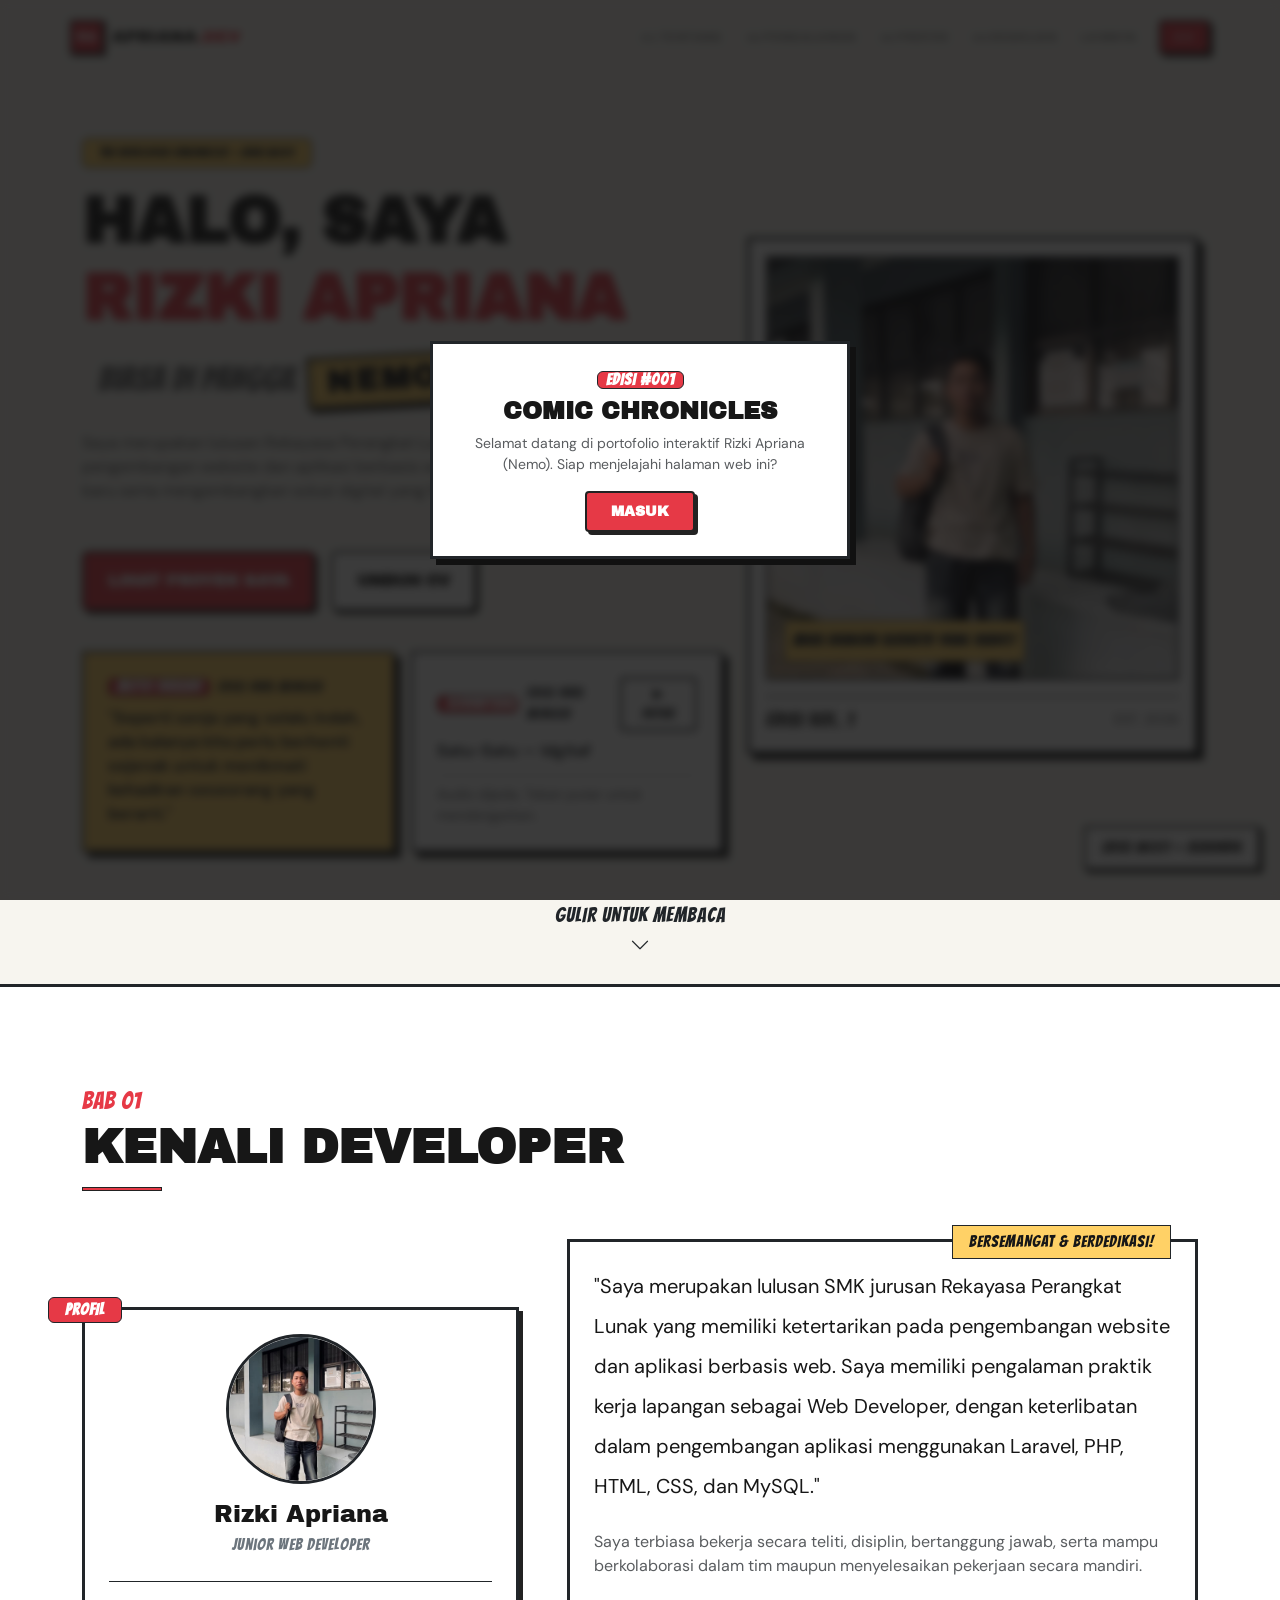
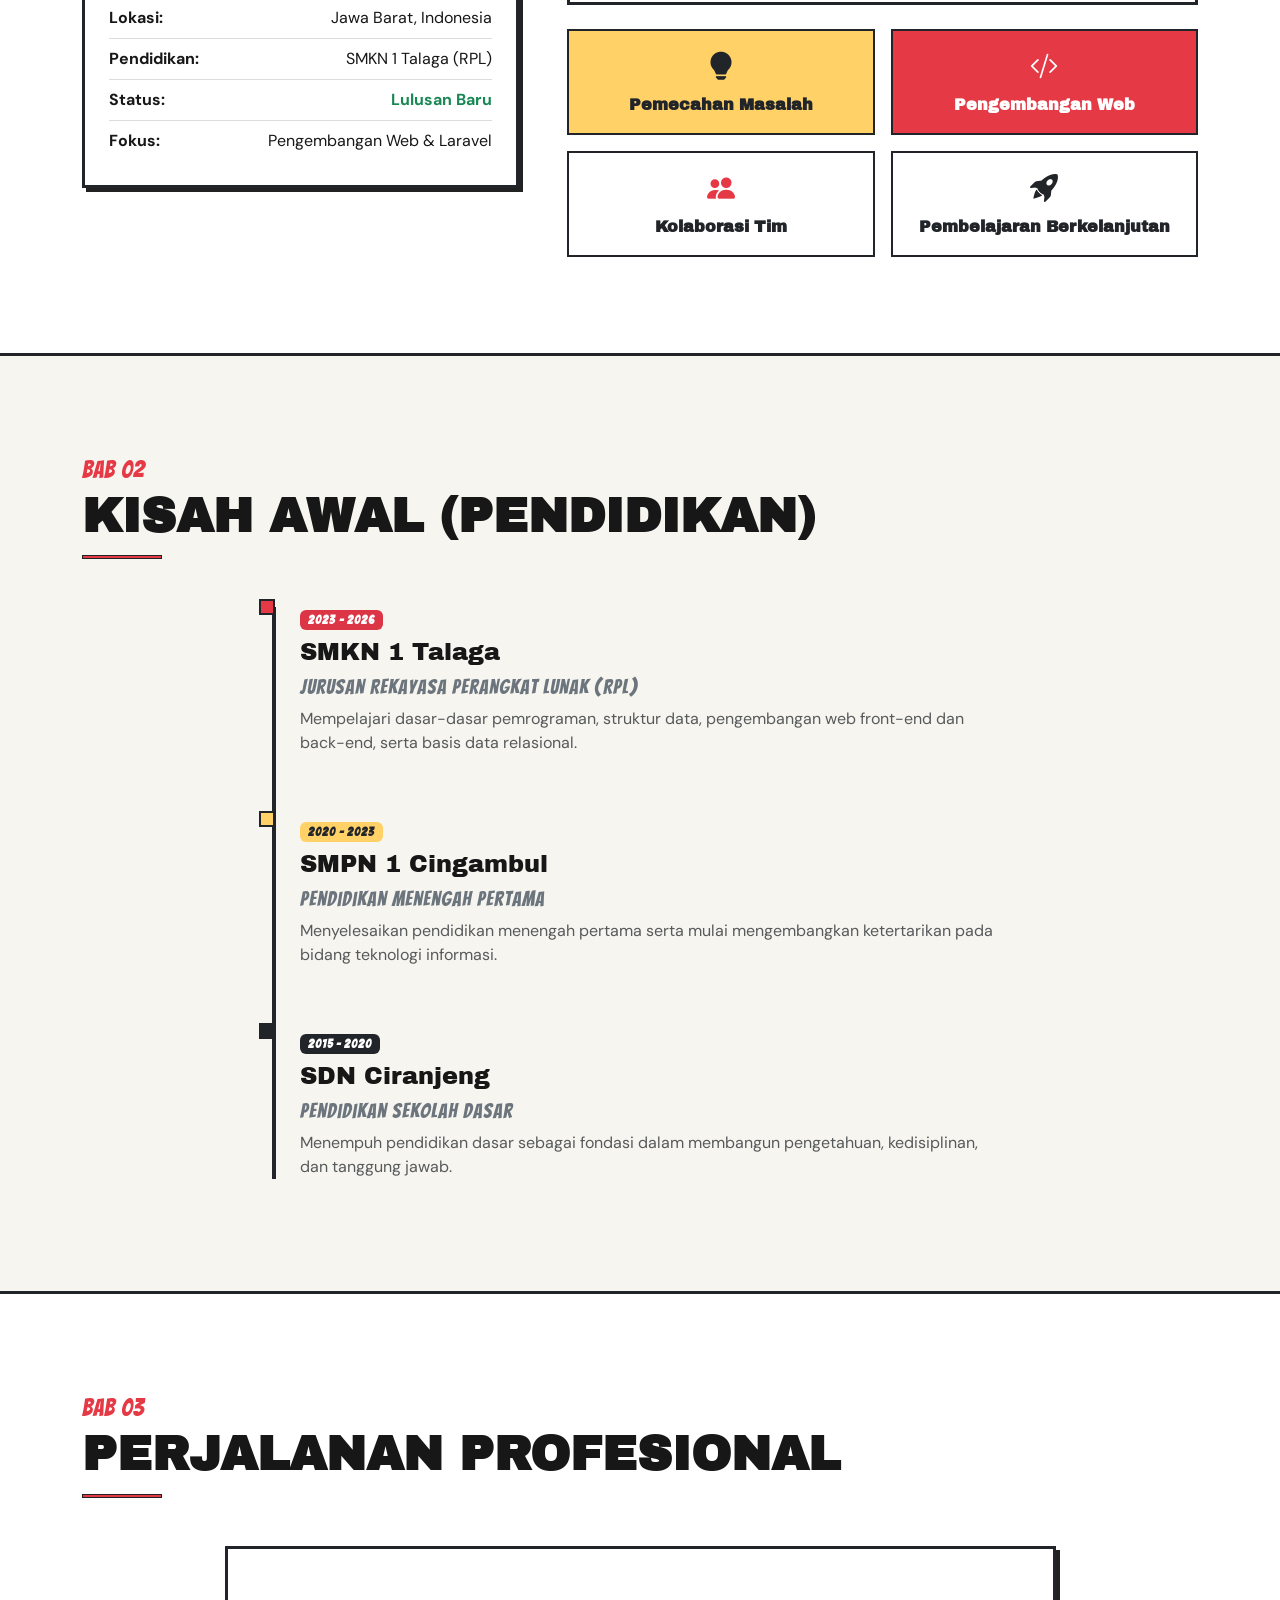
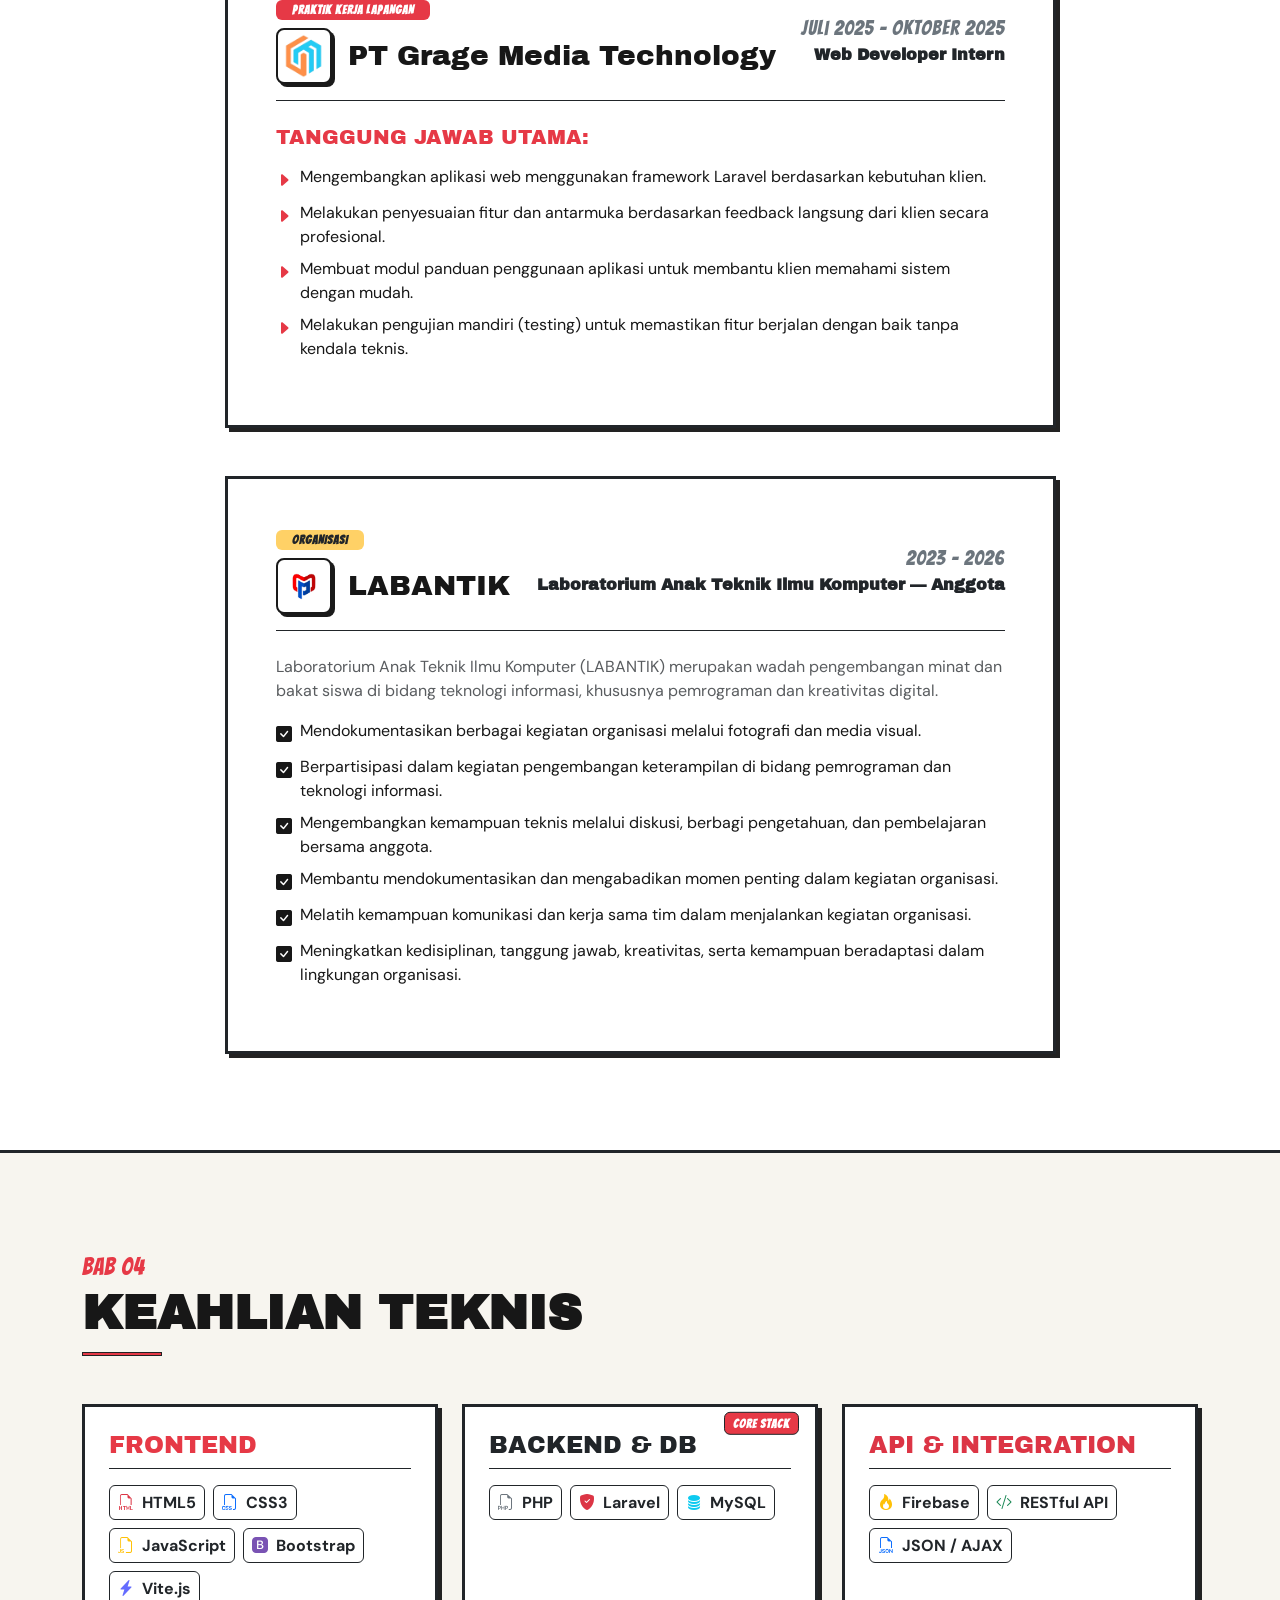
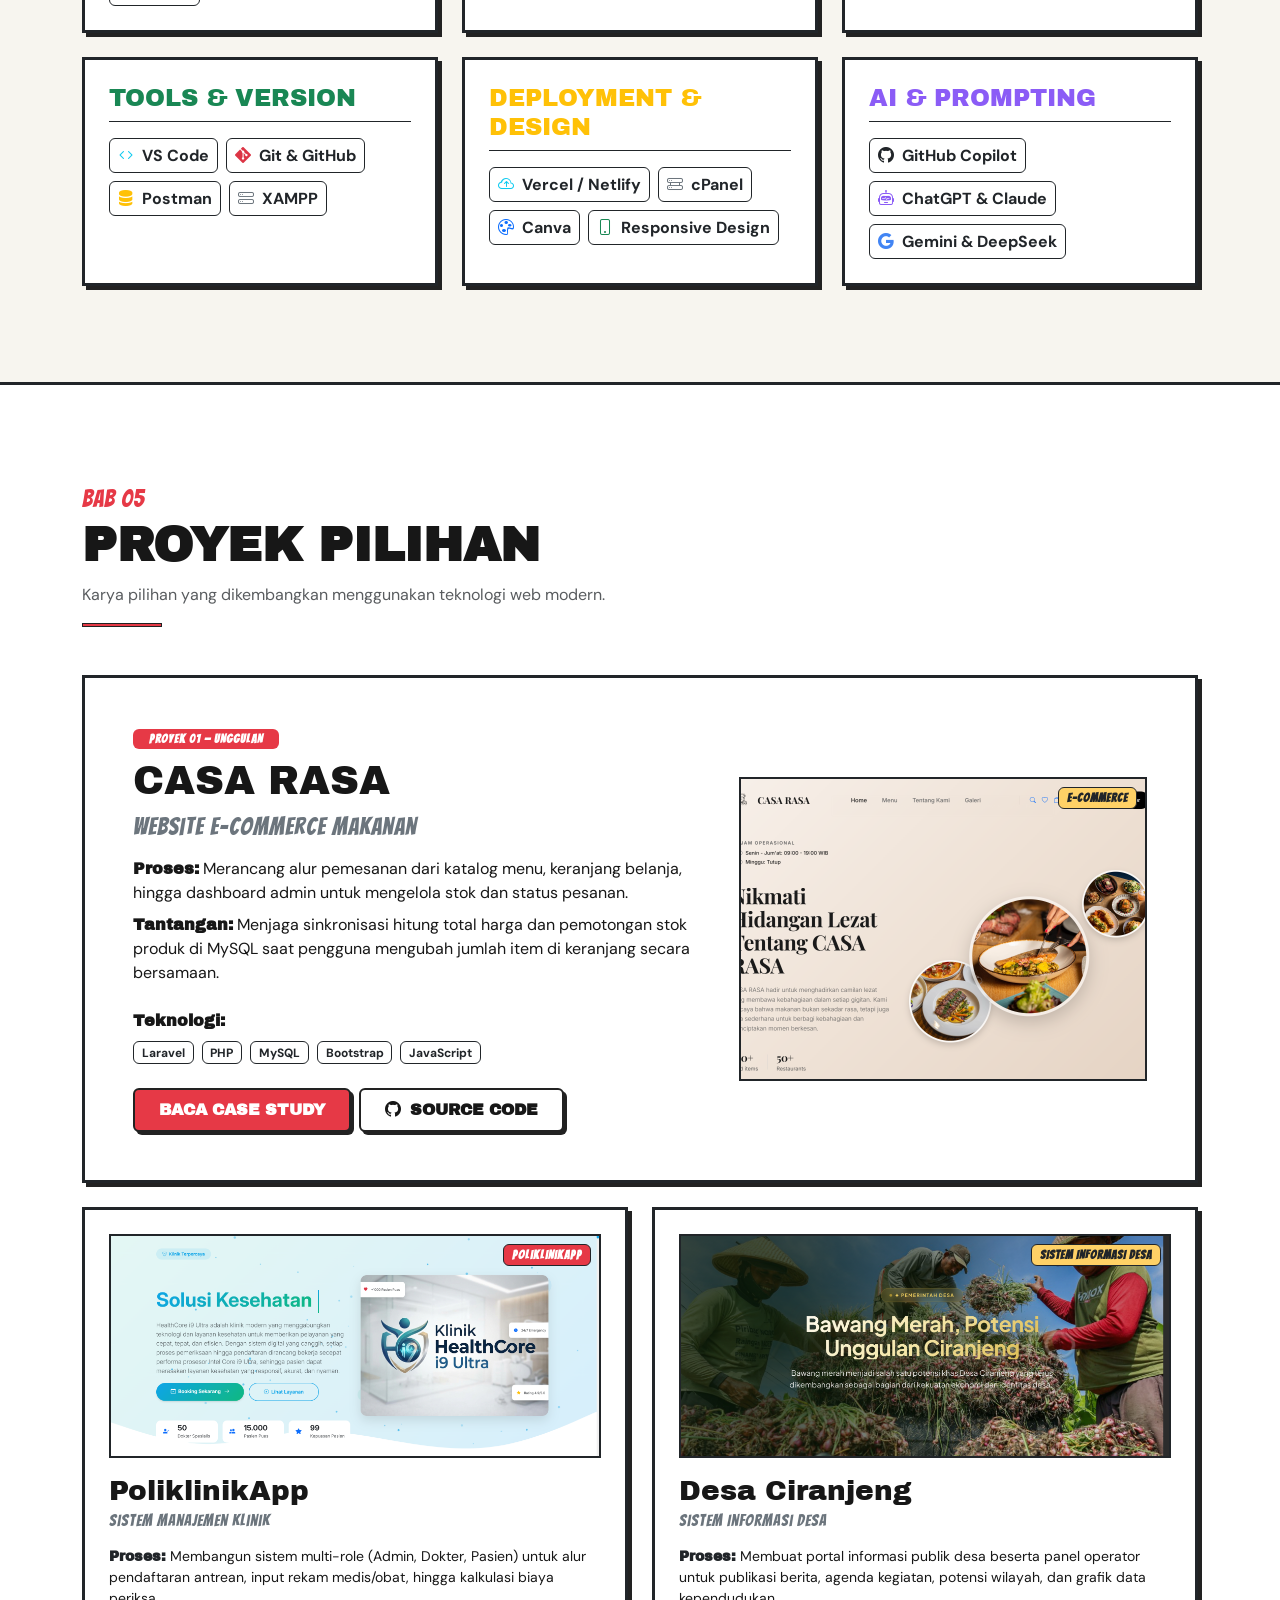
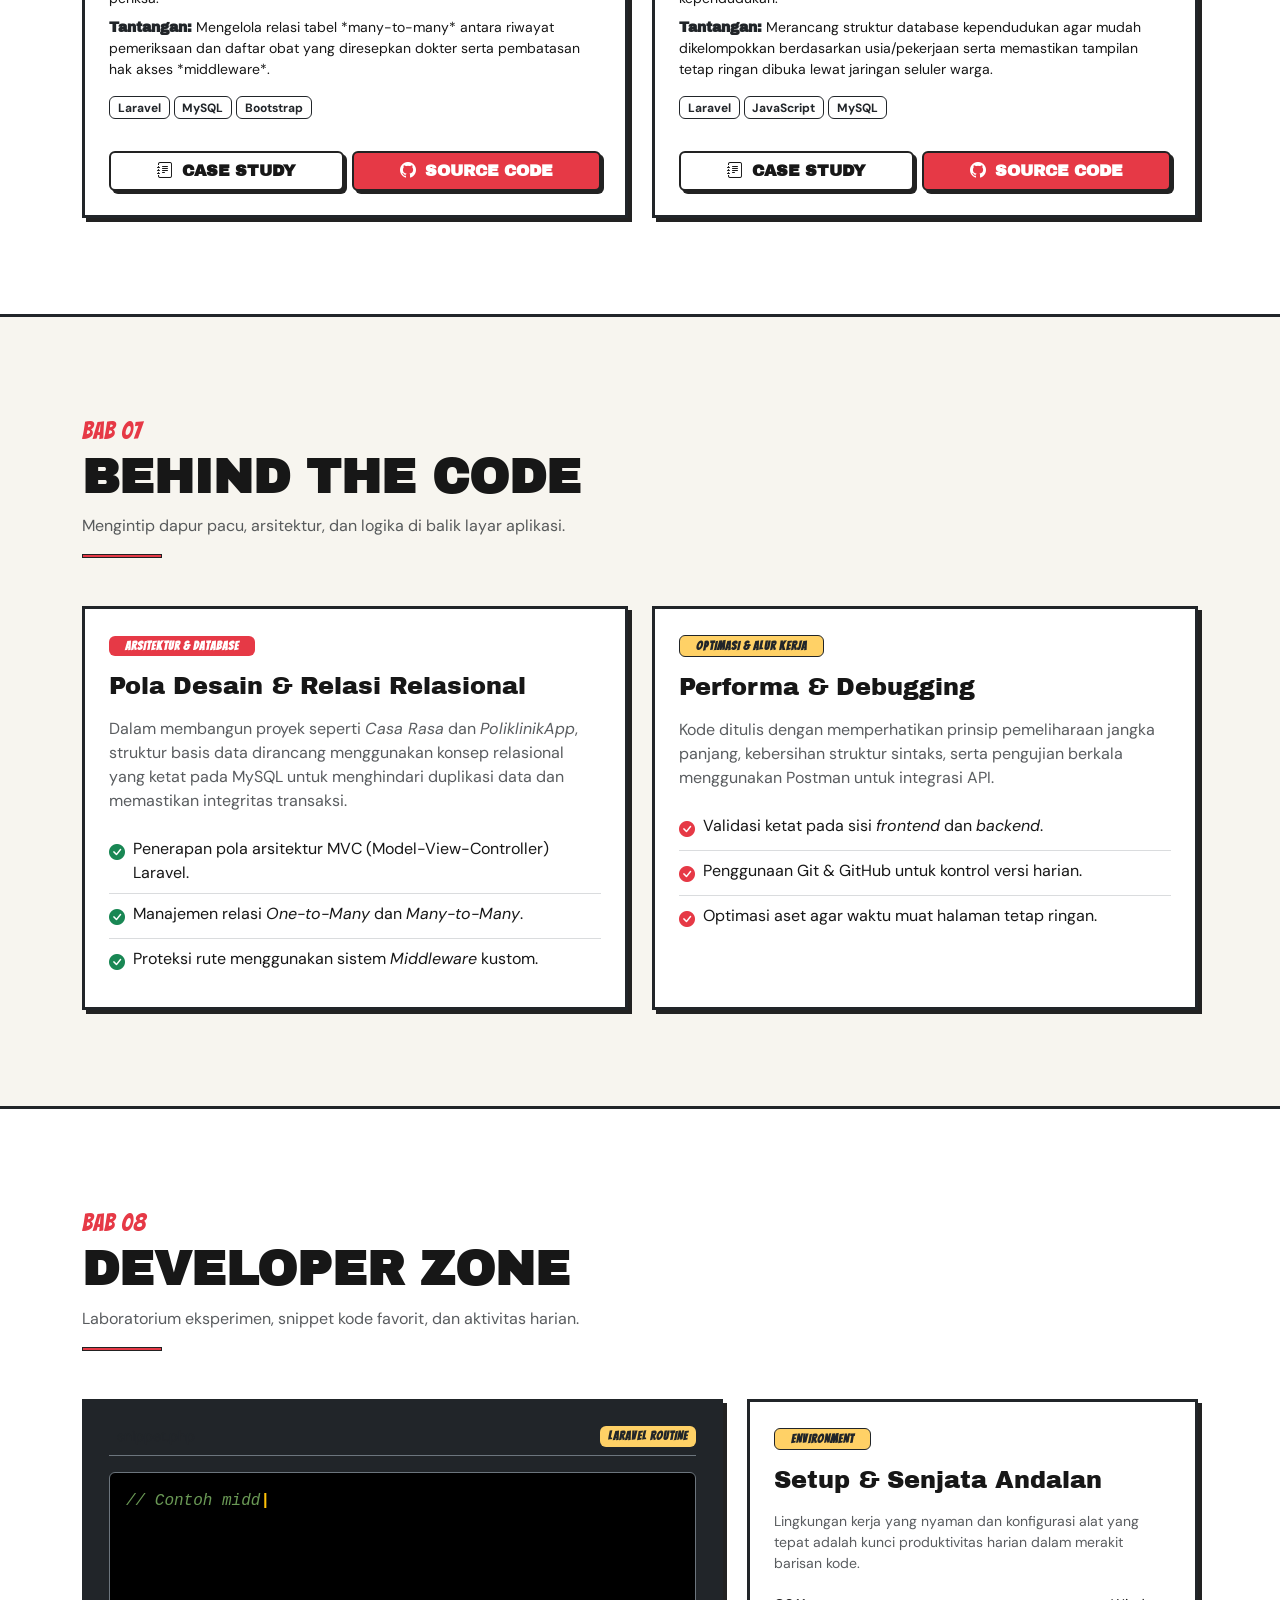
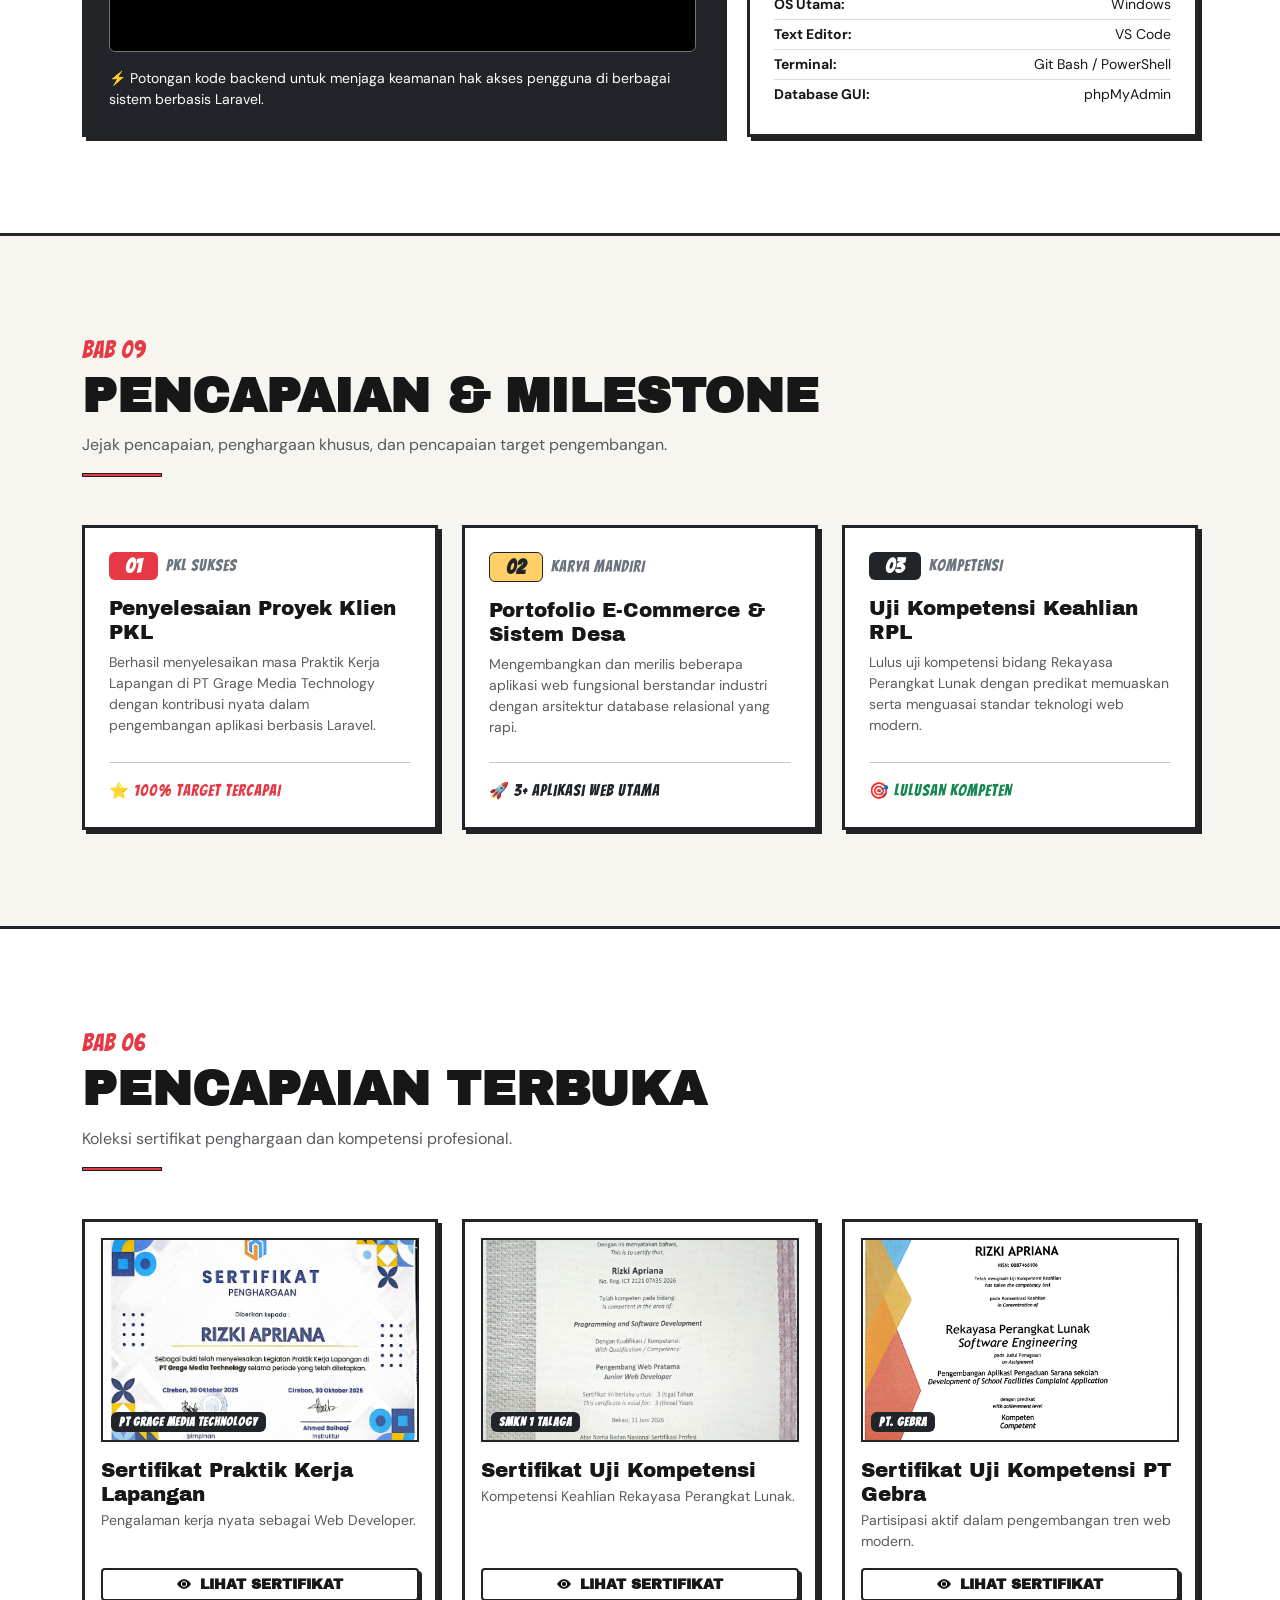
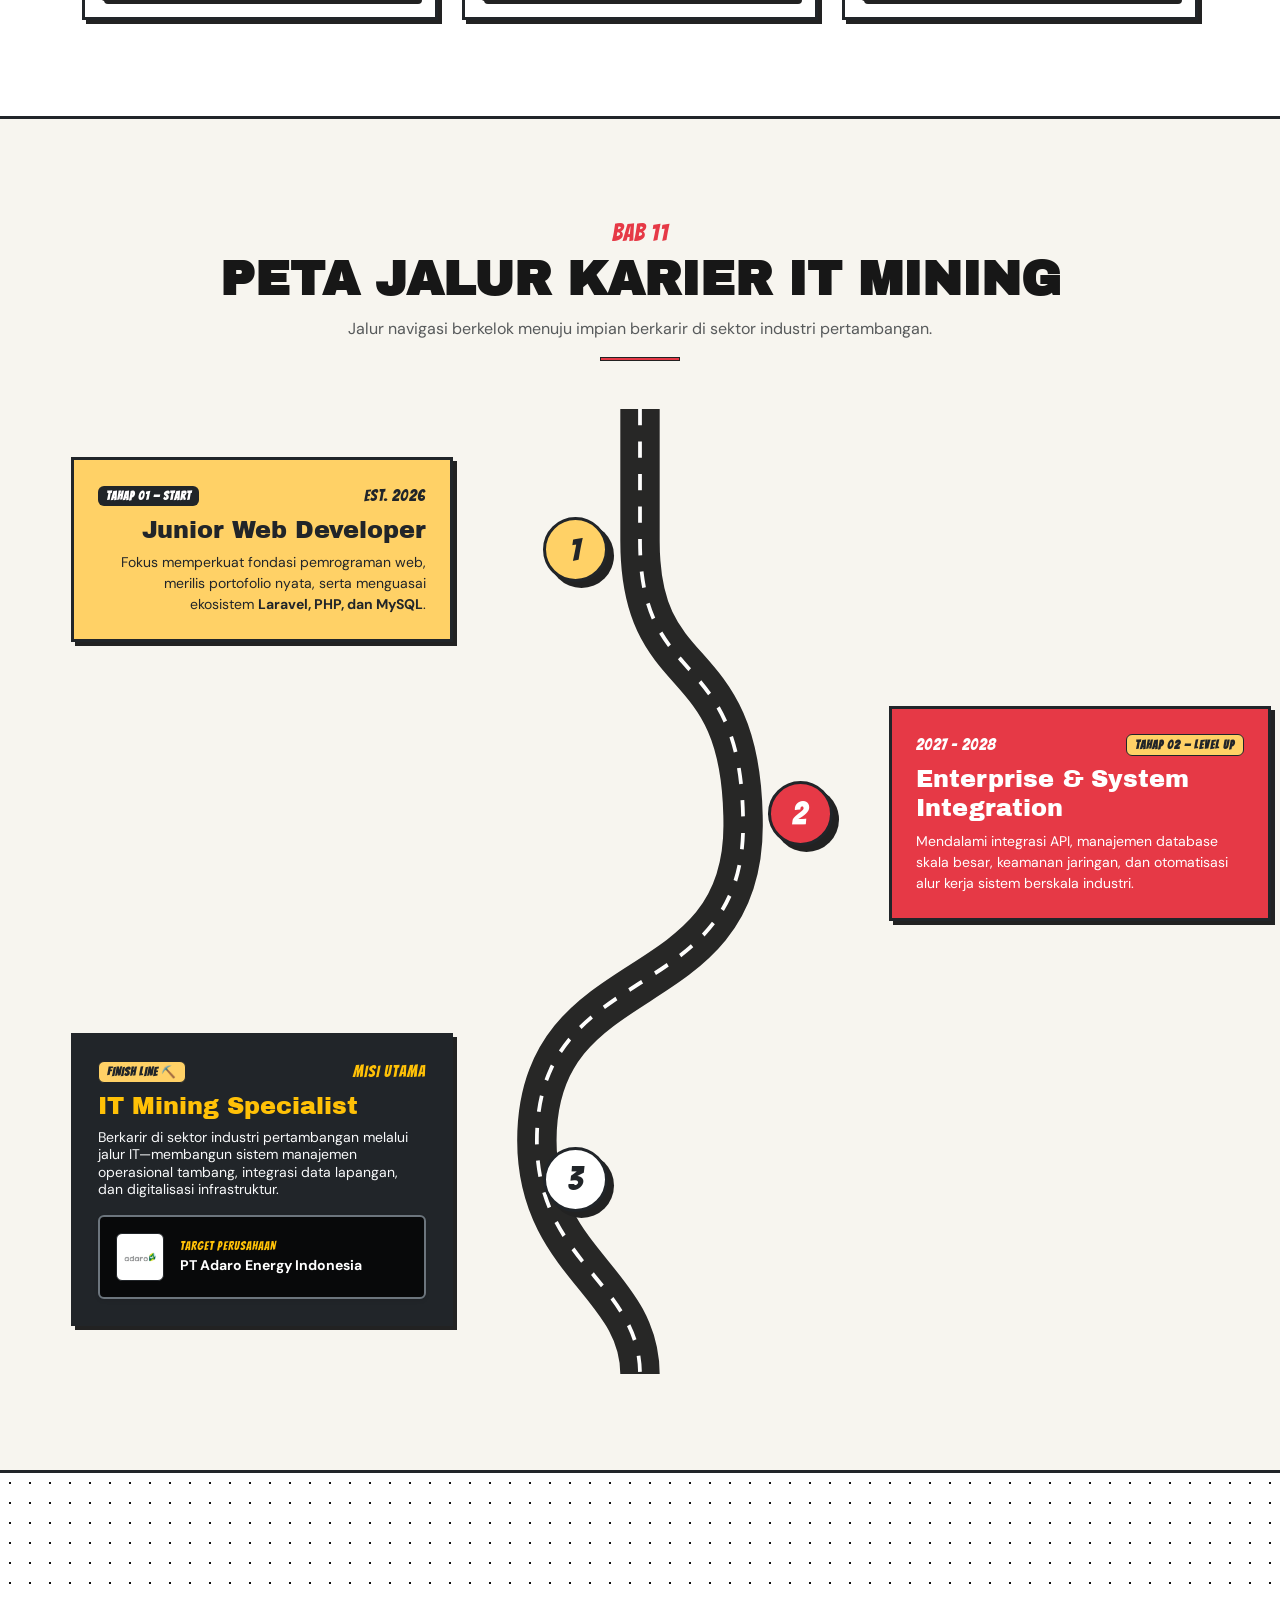
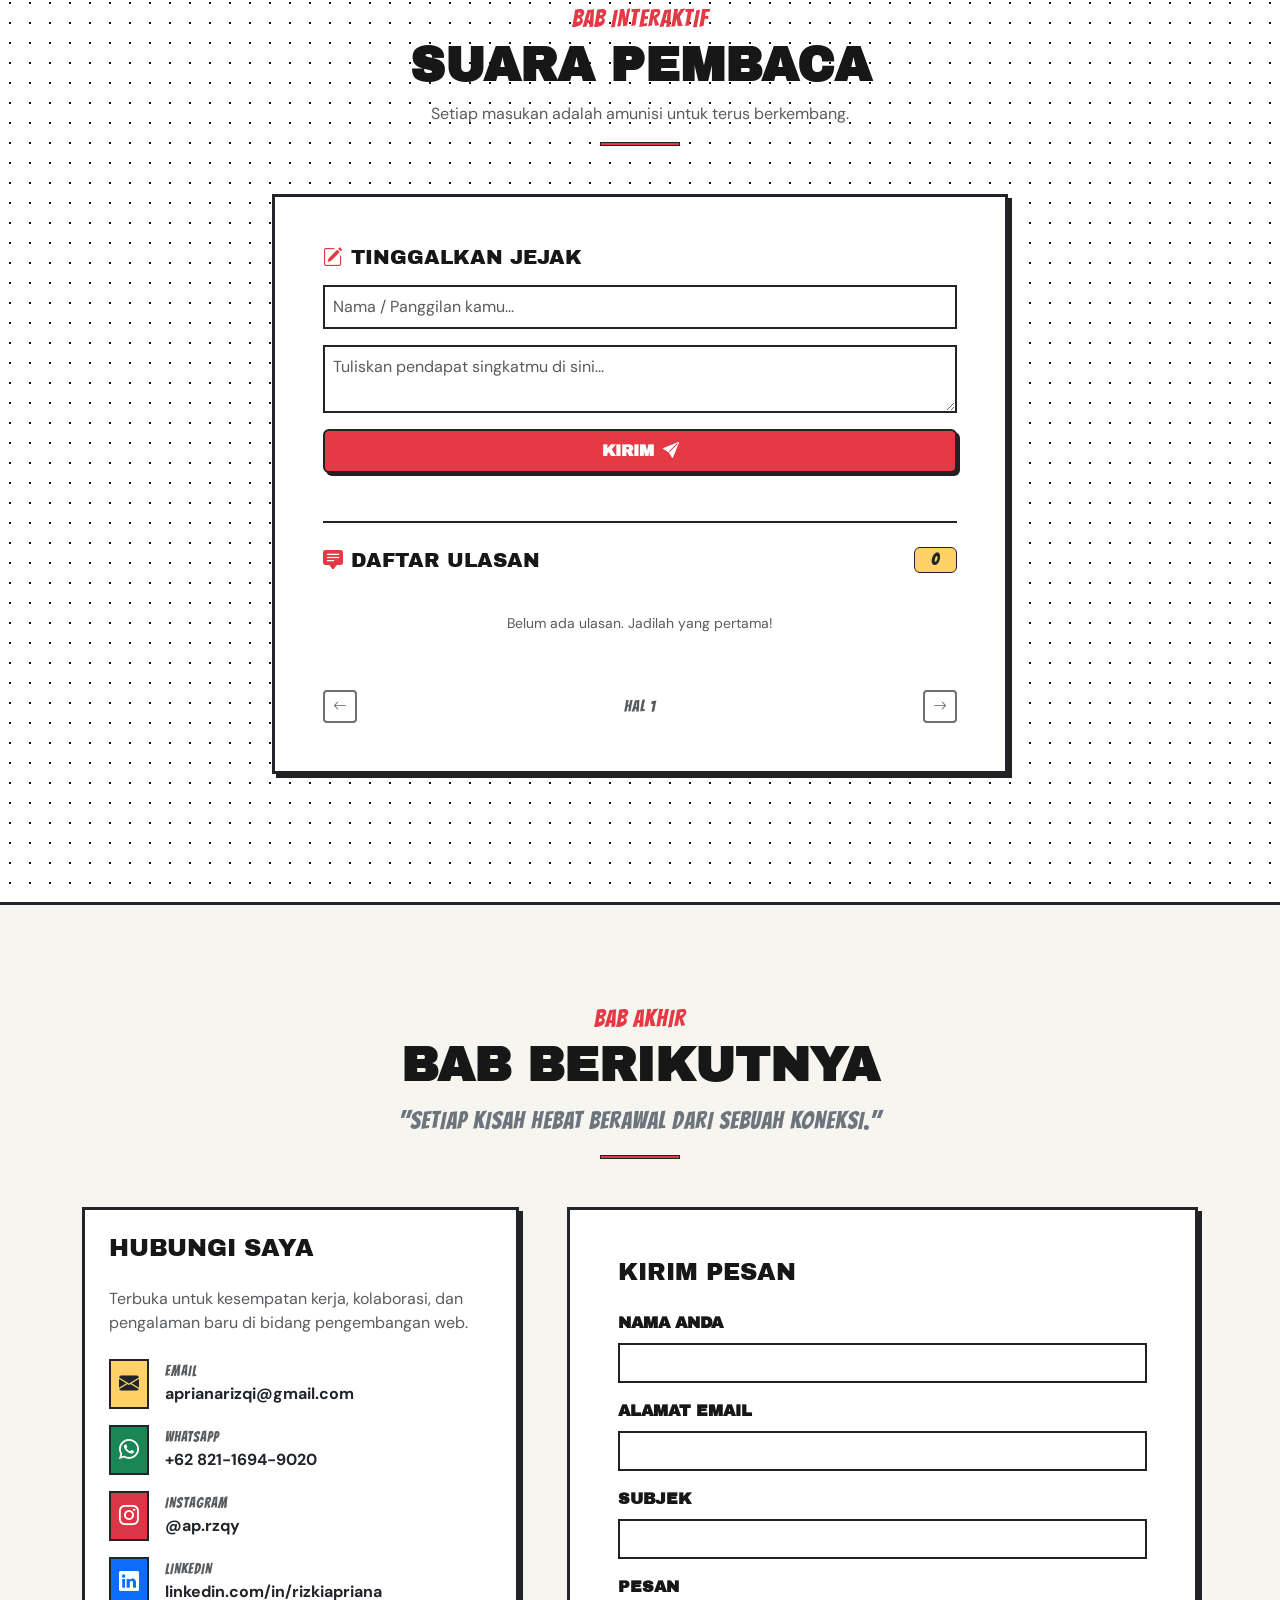
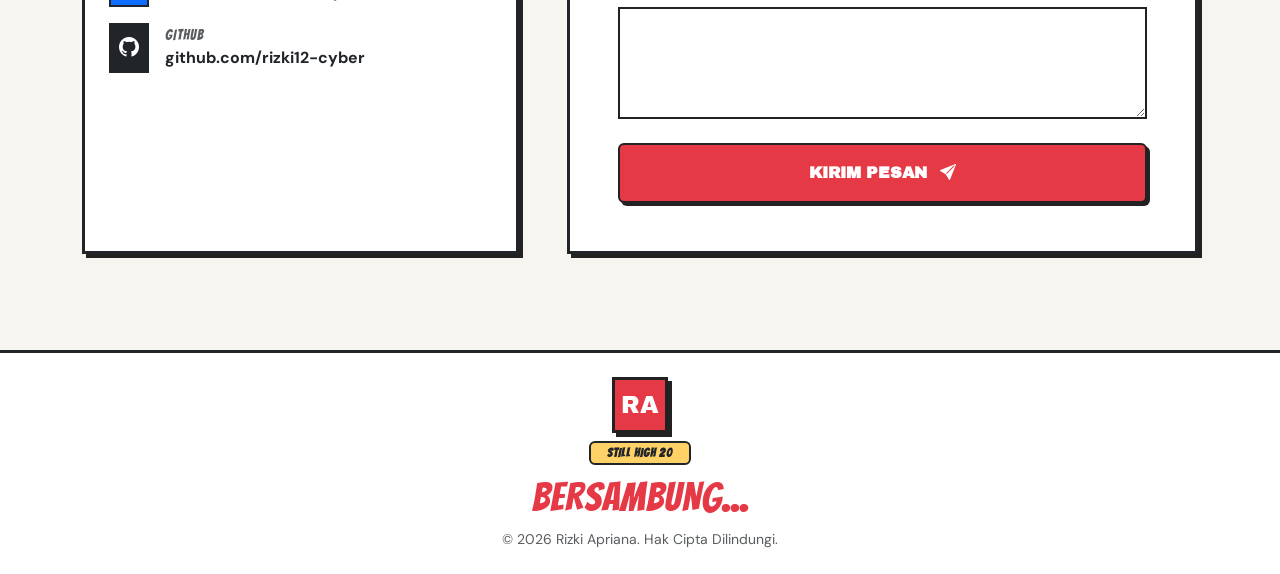
==== commit 693fdb79: "Update portfolio" ====
--- a/index.html
+++ b/index.html
@@ -122,37 +122,46 @@
     <!-- Reading Progress Bar -->
     <div id="reading-progress"></div>
 
-    <!-- Navigation Bar -->
-    <nav class="navbar navbar-expand-lg fixed-top comic-navbar-minimal">
-        <div class="container d-flex align-items-center justify-content-between">
-            <a class="navbar-brand comic-brand d-flex align-items-center gap-2 m-0" href="#home">
-                <span class="monogram-badge">RA</span>
-                <span class="brand-text d-none d-sm-inline">APRIANA<span class="text-comic-red">.DEV</span></span>
-            </a>
-            
-            <div class="d-flex align-items-center gap-2 d-lg-none">
-                <button class="navbar-toggler comic-toggler" type="button" data-bs-toggle="collapse" data-bs-target="#navbarNav" aria-controls="navbarNav" aria-expanded="false" aria-label="Toggle Navigasi">
-                    <span class="navbar-toggler-icon"></span>
-                </button>
-            </div>
-
-            <div class="collapse navbar-collapse justify-content-end flex-grow-0" id="navbarNav">
-                <ul class="navbar-nav align-items-lg-center gap-1 gap-lg-2 my-2 my-lg-0 p-3 p-lg-1 bg-surface border border-3 border-dark shadow-comic">
-                    <li class="nav-item"><a class="nav-link comic-nav-link" href="#about">Tentang</a></li>
-                    <li class="nav-item"><a class="nav-link comic-nav-link" href="#origin">Pendidikan</a></li>
-                    <li class="nav-item"><a class="nav-link comic-nav-link" href="#experience">Pengalaman</a></li>
-                    <li class="nav-item"><a class="nav-link comic-nav-link" href="#skills">Keahlian</a></li>
-                    <li class="nav-item"><a class="nav-link comic-nav-link" href="#projects">Proyek</a></li>
-                    <li class="nav-item"><a class="nav-link comic-nav-link" href="#certificates">Sertifikat</a></li>
-                    <li class="nav-item"><a class="nav-link comic-nav-link" href="#reviews">Ulasan</a></li>
-                    <li class="nav-item"><a class="nav-link comic-nav-link" href="#contact">Kontak</a></li>
-                    <li class="nav-item ms-lg-1 mt-2 mt-lg-0">
-                        <a href="cv.html" class="btn btn-comic-primary btn-sm px-3 py-1 font-archivo text-uppercase w-100">CV</a>
-                    </li>
-                </ul>
-            </div>
-        </div>
-    </nav>
+    <nav class="navbar navbar-expand-lg fixed-top comic-navbar-minimal" id="mainNav">
+  <div class="container">
+
+    <!-- Brand -->
+    <a class="navbar-brand comic-brand d-flex align-items-center gap-2 m-0" href="#home">
+      <span class="monogram-badge">RA</span>
+      <span class="brand-text d-none d-sm-inline">APRIANA<span class="text-comic-red">.DEV</span></span>
+    </a>
+
+    <!-- Toggler mobile -->
+    <button class="navbar-toggler comic-toggler border-0" type="button"
+            data-bs-toggle="collapse" data-bs-target="#navbarNav" aria-label="Menu">
+      <span class="navbar-toggler-icon"></span>
+    </button>
+
+    <!-- Menu -->
+    <div class="collapse navbar-collapse justify-content-end flex-grow-0" id="navbarNav">
+      <ul class="navbar-nav align-items-lg-center gap-1 my-2 my-lg-0 p-2 p-lg-0">
+        <li class="nav-item"><a class="nav-link comic-nav-link" href="#about"><span class="nav-index">01</span>Tentang</a></li>
+        <li class="nav-item"><a class="nav-link comic-nav-link" href="#experience"><span class="nav-index">02</span>Pengalaman</a></li>
+        <li class="nav-item"><a class="nav-link comic-nav-link" href="#projects"><span class="nav-index">03</span>Proyek</a></li>
+        <li class="nav-item"><a class="nav-link comic-nav-link" href="#skills"><span class="nav-index">04</span>Keahlian</a></li>
+
+        <li class="nav-item dropdown">
+          <a class="nav-link comic-nav-link dropdown-toggle" href="#" data-bs-toggle="dropdown">Lainnya</a>
+          <ul class="dropdown-menu shadow-comic-soft">
+            <li><a class="dropdown-item" href="#origin">Pendidikan</a></li>
+            <li><a class="dropdown-item" href="#certificates">Sertifikat</a></li>
+            <li><a class="dropdown-item" href="#reviews">Ulasan</a></li>
+            <li><a class="dropdown-item" href="#roadmap">Roadmap</a></li>
+          </ul>
+        </li>
+
+        <li class="nav-item ms-lg-2 mt-2 mt-lg-0">
+          <a href="cv.html" class="btn btn-comic-primary btn-sm text-uppercase">CV </a>
+        </li>
+      </ul>
+    </div>
+  </div>
+</nav>
 
     <!-- Chapter Indicator Floating -->
     <div class="chapter-indicator d-none d-xl-flex">
@@ -344,7 +353,7 @@
                     <div class="timeline-editorial">
                         <div class="timeline-item border-start border-4 border-dark ps-4 pb-5 position-relative" data-aos="fade-up">
                             <div class="timeline-dot bg-comic-red border border-2 border-dark position-absolute top-0 start-0 translate-middle"></div>
-                            <span class="badge bg-dark text-white font-bangers mb-2">2023 – 2026</span>
+                            <span class="badge bg-danger text-white font-bangers mb-2">2023 – 2026</span>
                             <h3 class="font-archivo fs-4">SMKN 1 Talaga</h3>
                             <h4 class="font-bangers text-secondary fs-5">Jurusan Rekayasa Perangkat Lunak (RPL)</h4>
                             <p class="font-dm text-muted mt-2">Mempelajari dasar-dasar pemrograman, struktur data, pengembangan web front-end dan back-end, serta basis data relasional.</p>
@@ -352,14 +361,14 @@
 
                         <div class="timeline-item border-start border-4 border-dark ps-4 pb-5 position-relative" data-aos="fade-up">
                             <div class="timeline-dot bg-comic-yellow border border-2 border-dark position-absolute top-0 start-0 translate-middle"></div>
-                            <span class="badge bg-dark text-white font-bangers mb-2">2020 – 2023</span>
+                            <span class="badge bg-comic-yellow text-dark font-bangers mb-2">2020 – 2023</span>
                             <h3 class="font-archivo fs-4">SMPN 1 Cingambul</h3>
                             <h4 class="font-bangers text-secondary fs-5">Pendidikan Menengah Pertama</h4>
                             <p class="font-dm text-muted mt-2">Menyelesaikan pendidikan menengah pertama serta mulai mengembangkan ketertarikan pada bidang teknologi informasi.</p>
                         </div>
 
                         <div class="timeline-item border-start border-4 border-dark ps-4 position-relative" data-aos="fade-up">
-                            <div class="timeline-dot bg-comic-red border border-2 border-dark position-absolute top-0 start-0 translate-middle"></div>
+                            <div class="timeline-dot bg-dark border border-2 border-dark position-absolute top-0 start-0 translate-middle"></div>
                             <span class="badge bg-dark text-white font-bangers mb-2">2015 – 2020</span>
                             <h3 class="font-archivo fs-4">SDN Ciranjeng</h3>
                             <h4 class="font-bangers text-secondary fs-5">Pendidikan Sekolah Dasar</h4>
@@ -371,746 +380,1189 @@
         </div>
     </section>
 
-    <!-- Professional Journey Section (Experience) -->
-<section id="experience" class="py-5 border-top border-3 border-dark bg-surface">
-    <div class="container py-5">
-        <div class="section-title-wrap mb-5" data-aos="fade-up">
-            <span class="font-bangers text-comic-red fs-4">BAB 03</span>
-            <h2 class="display-5 font-archivo fw-bold text-uppercase">PERJALANAN PROFESIONAL</h2>
-            <div class="comic-divider"></div>
-        </div>
-        <div class="row justify-content-center">
-            <div class="col-lg-9">
-
-                <!-- ===== CARD 1: PT Grage Media Technology ===== -->
-                <div class="comic-card p-4 p-md-5 border border-3 border-dark bg-body shadow-comic" data-aos="fade-up">
-                    <div class="d-flex flex-wrap justify-content-between align-items-center mb-4 pb-3 border-bottom border-dark">
-                        <div>
-                            <span class="badge bg-comic-red text-white font-bangers px-3 py-1 mb-2">PRAKTIK KERJA LAPANGAN</span>
-
-                            <!-- ===== LOGO + NAMA PT GRAGE ===== -->
-                            <div class="d-flex align-items-center gap-3">
-                                <img src="assets/images/gmt.png"
-                                     alt="Logo PT Grage Media Technology"
-                                     class="comic-logo">
-                                <h3 class="font-archivo fs-3 mb-0">PT Grage Media Technology</h3>
-                            </div>
-                        </div>
-                        <div class="text-lg-end mt-2 mt-lg-0">
-                            <span class="font-bangers fs-5 text-secondary">Juli 2025 – Oktober 2025</span>
-                            <div class="font-archivo fw-bold text-dark">Web Developer Intern</div>
-                        </div>
-                    </div>
-                    <h4 class="font-archivo fs-5 mb-3 text-uppercase text-comic-red">Tanggung Jawab Utama:</h4>
-                    <ul class="list-unstyled font-dm">
-                        <li class="d-flex align-items-start mb-2">
-                            <i class="bi bi-caret-right-fill text-comic-red me-2 mt-1 flex-shrink-0"></i>
-                            <span>Mengembangkan aplikasi web menggunakan framework Laravel berdasarkan kebutuhan klien.</span>
-                        </li>
-                        <li class="d-flex align-items-start mb-2">
-                            <i class="bi bi-caret-right-fill text-comic-red me-2 mt-1 flex-shrink-0"></i>
-                            <span>Melakukan penyesuaian fitur dan antarmuka berdasarkan feedback langsung dari klien secara profesional.</span>
-                        </li>
-                        <li class="d-flex align-items-start mb-2">
-                            <i class="bi bi-caret-right-fill text-comic-red me-2 mt-1 flex-shrink-0"></i>
-                            <span>Membuat modul panduan penggunaan aplikasi untuk membantu klien memahami sistem dengan mudah.</span>
-                        </li>
-                        <li class="d-flex align-items-start mb-2">
-                            <i class="bi bi-caret-right-fill text-comic-red me-2 mt-1 flex-shrink-0"></i>
-                            <span>Melakukan pengujian mandiri (testing) untuk memastikan fitur berjalan dengan baik tanpa kendala teknis.</span>
-                        </li>
-                    </ul>
-                </div>
-
-                <!-- ===== CARD 2: LABANTIK ===== -->
-                <div class="comic-card p-4 p-md-5 border border-3 border-dark bg-body shadow-comic mt-5" data-aos="fade-up">
-                    <div class="d-flex flex-wrap justify-content-between align-items-center mb-4 pb-3 border-bottom border-dark">
-                        <div>
-                            <span class="badge bg-comic-yellow text-dark font-bangers px-3 py-1 mb-2">ORGANISASI</span>
-
-                            <!-- ===== LOGO + NAMA LABANTIK ===== -->
-                            <div class="d-flex align-items-center gap-3">
-                                <img src="assets/images/labantik1.png"
-                                     alt="Logo LABANTIK"
-                                     class="comic-logo">
-                                <h3 class="font-archivo fs-3 mb-0">LABANTIK</h3>
-                            </div>
-                        </div>
-                        <div class="text-lg-end mt-2 mt-lg-0">
-                            <span class="font-bangers fs-5 text-secondary">2023 – 2026</span>
-                            <div class="font-archivo fw-bold text-dark">Laboratorium Anak Teknik Ilmu Komputer — Anggota</div>
-                        </div>
-                    </div>
-
-                    <p class="font-dm text-muted mb-3">
-                        Laboratorium Anak Teknik Ilmu Komputer (LABANTIK) merupakan wadah pengembangan minat dan bakat siswa di bidang teknologi informasi, khususnya pemrograman dan kreativitas digital.
-                    </p>
-
-                    <ul class="list-unstyled font-dm">
-                        <li class="d-flex align-items-start mb-2">
-                            <i class="bi bi-check-square-fill text-comic-yellow me-2 mt-1 flex-shrink-0"></i>
-                            <span>Mendokumentasikan berbagai kegiatan organisasi melalui fotografi dan media visual.</span>
-                        </li>
-                        <li class="d-flex align-items-start mb-2">
-                            <i class="bi bi-check-square-fill text-comic-yellow me-2 mt-1 flex-shrink-0"></i>
-                            <span>Berpartisipasi dalam kegiatan pengembangan keterampilan di bidang pemrograman dan teknologi informasi.</span>
-                        </li>
-                        <li class="d-flex align-items-start mb-2">
-                            <i class="bi bi-check-square-fill text-comic-yellow me-2 mt-1 flex-shrink-0"></i>
-                            <span>Mengembangkan kemampuan teknis melalui diskusi, berbagi pengetahuan, dan pembelajaran bersama anggota.</span>
-                        </li>
-                        <li class="d-flex align-items-start mb-2">
-                            <i class="bi bi-check-square-fill text-comic-yellow me-2 mt-1 flex-shrink-0"></i>
-                            <span>Membantu mendokumentasikan dan mengabadikan momen penting dalam kegiatan organisasi.</span>
-                        </li>
-                        <li class="d-flex align-items-start mb-2">
-                            <i class="bi bi-check-square-fill text-comic-yellow me-2 mt-1 flex-shrink-0"></i>
-                            <span>Melatih kemampuan komunikasi dan kerja sama tim dalam menjalankan kegiatan organisasi.</span>
-                        </li>
-                        <li class="d-flex align-items-start mb-2">
-                            <i class="bi bi-check-square-fill text-comic-yellow me-2 mt-1 flex-shrink-0"></i>
-                            <span>Meningkatkan kedisiplinan, tanggung jawab, kreativitas, serta kemampuan beradaptasi dalam lingkungan organisasi.</span>
-                        </li>
-                    </ul>
-                </div>
-
+        <!-- Professional Journey Section (Experience) -->
+        <section id="experience" class="py-5 border-top border-3 border-dark bg-surface">
+            <div class="container py-5">
+                <div class="section-title-wrap mb-5" data-aos="fade-up">
+                    <span class="font-bangers text-comic-red fs-4">BAB 03</span>
+                    <h2 class="display-5 font-archivo fw-bold text-uppercase">PERJALANAN PROFESIONAL</h2>
+                    <div class="comic-divider"></div>
+                </div>
+                <div class="row justify-content-center">
+                    <div class="col-lg-9">
+
+                        <!-- ===== CARD 1: PT Grage Media Technology ===== -->
+                        <div class="comic-card p-4 p-md-5 border border-3 border-dark bg-body shadow-comic" data-aos="fade-up">
+                            <div class="d-flex flex-wrap justify-content-between align-items-center mb-4 pb-3 border-bottom border-dark">
+                                <div>
+                                    <span class="badge bg-comic-red text-white font-bangers px-3 py-1 mb-2">PRAKTIK KERJA LAPANGAN</span>
+
+                                    <!-- ===== LOGO + NAMA PT GRAGE ===== -->
+                                    <div class="d-flex align-items-center gap-3">
+                                        <img src="assets/images/gmt.png"
+                                            alt="Logo PT Grage Media Technology"
+                                            class="comic-logo">
+                                        <h3 class="font-archivo fs-3 mb-0">PT Grage Media Technology</h3>
+                                    </div>
+                                </div>
+                                <div class="text-lg-end mt-2 mt-lg-0">
+                                    <span class="font-bangers fs-5 text-secondary">Juli 2025 – Oktober 2025</span>
+                                    <div class="font-archivo fw-bold text-dark">Web Developer Intern</div>
+                                </div>
+                            </div>
+                            <h4 class="font-archivo fs-5 mb-3 text-uppercase text-comic-red">Tanggung Jawab Utama:</h4>
+                            <ul class="list-unstyled font-dm">
+                                <li class="d-flex align-items-start mb-2">
+                                    <i class="bi bi-caret-right-fill text-comic-red me-2 mt-1 flex-shrink-0"></i>
+                                    <span>Mengembangkan aplikasi web menggunakan framework Laravel berdasarkan kebutuhan klien.</span>
+                                </li>
+                                <li class="d-flex align-items-start mb-2">
+                                    <i class="bi bi-caret-right-fill text-comic-red me-2 mt-1 flex-shrink-0"></i>
+                                    <span>Melakukan penyesuaian fitur dan antarmuka berdasarkan feedback langsung dari klien secara profesional.</span>
+                                </li>
+                                <li class="d-flex align-items-start mb-2">
+                                    <i class="bi bi-caret-right-fill text-comic-red me-2 mt-1 flex-shrink-0"></i>
+                                    <span>Membuat modul panduan penggunaan aplikasi untuk membantu klien memahami sistem dengan mudah.</span>
+                                </li>
+                                <li class="d-flex align-items-start mb-2">
+                                    <i class="bi bi-caret-right-fill text-comic-red me-2 mt-1 flex-shrink-0"></i>
+                                    <span>Melakukan pengujian mandiri (testing) untuk memastikan fitur berjalan dengan baik tanpa kendala teknis.</span>
+                                </li>
+                            </ul>
+                        </div>
+
+                        <!-- ===== CARD 2: LABANTIK ===== -->
+                        <div class="comic-card p-4 p-md-5 border border-3 border-dark bg-body shadow-comic mt-5" data-aos="fade-up">
+                            <div class="d-flex flex-wrap justify-content-between align-items-center mb-4 pb-3 border-bottom border-dark">
+                                <div>
+                                    <span class="badge bg-comic-yellow text-dark font-bangers px-3 py-1 mb-2">ORGANISASI</span>
+
+                                    <!-- ===== LOGO + NAMA LABANTIK ===== -->
+                                    <div class="d-flex align-items-center gap-3">
+                                        <img src="assets/images/labantik1.png"
+                                            alt="Logo LABANTIK"
+                                            class="comic-logo">
+                                        <h3 class="font-archivo fs-3 mb-0">LABANTIK</h3>
+                                    </div>
+                                </div>
+                                <div class="text-lg-end mt-2 mt-lg-0">
+                                    <span class="font-bangers fs-5 text-secondary">2023 – 2026</span>
+                                    <div class="font-archivo fw-bold text-dark">Laboratorium Anak Teknik Ilmu Komputer — Anggota</div>
+                                </div>
+                            </div>
+
+                            <p class="font-dm text-muted mb-3">
+                                Laboratorium Anak Teknik Ilmu Komputer (LABANTIK) merupakan wadah pengembangan minat dan bakat siswa di bidang teknologi informasi, khususnya pemrograman dan kreativitas digital.
+                            </p>
+
+                            <ul class="list-unstyled font-dm">
+                                <li class="d-flex align-items-start mb-2">
+                                    <i class="bi bi-check-square-fill text-comic-yellow me-2 mt-1 flex-shrink-0"></i>
+                                    <span>Mendokumentasikan berbagai kegiatan organisasi melalui fotografi dan media visual.</span>
+                                </li>
+                                <li class="d-flex align-items-start mb-2">
+                                    <i class="bi bi-check-square-fill text-comic-yellow me-2 mt-1 flex-shrink-0"></i>
+                                    <span>Berpartisipasi dalam kegiatan pengembangan keterampilan di bidang pemrograman dan teknologi informasi.</span>
+                                </li>
+                                <li class="d-flex align-items-start mb-2">
+                                    <i class="bi bi-check-square-fill text-comic-yellow me-2 mt-1 flex-shrink-0"></i>
+                                    <span>Mengembangkan kemampuan teknis melalui diskusi, berbagi pengetahuan, dan pembelajaran bersama anggota.</span>
+                                </li>
+                                <li class="d-flex align-items-start mb-2">
+                                    <i class="bi bi-check-square-fill text-comic-yellow me-2 mt-1 flex-shrink-0"></i>
+                                    <span>Membantu mendokumentasikan dan mengabadikan momen penting dalam kegiatan organisasi.</span>
+                                </li>
+                                <li class="d-flex align-items-start mb-2">
+                                    <i class="bi bi-check-square-fill text-comic-yellow me-2 mt-1 flex-shrink-0"></i>
+                                    <span>Melatih kemampuan komunikasi dan kerja sama tim dalam menjalankan kegiatan organisasi.</span>
+                                </li>
+                                <li class="d-flex align-items-start mb-2">
+                                    <i class="bi bi-check-square-fill text-comic-yellow me-2 mt-1 flex-shrink-0"></i>
+                                    <span>Meningkatkan kedisiplinan, tanggung jawab, kreativitas, serta kemampuan beradaptasi dalam lingkungan organisasi.</span>
+                                </li>
+                            </ul>
+                        </div>
+
+                    </div>
+                </div>
+            </div>
+        </section>
+
+        <!-- Technical Abilities Section (Skills) -->
+        <section id="skills" class="py-5 border-top border-3 border-dark">
+            <div class="container py-5">
+                <div class="section-title-wrap mb-5" data-aos="fade-up">
+                    <span class="font-bangers text-comic-red fs-4">BAB 04</span>
+                    <h2 class="display-5 font-archivo fw-bold text-uppercase">KEAHLIAN TEKNIS</h2>
+                    <div class="comic-divider"></div>
+                </div>
+            
+            <div class="row g-4 justify-content-center" id="skillsContainer">
+                <!-- 1. FRONTEND -->
+                <div class="col-md-6 col-lg-4" data-aos="fade-up">
+                    <div class="comic-skill-card p-4 border border-3 border-dark bg-body h-100">
+                        <h3 class="font-archivo fs-4 mb-3 pb-2 border-bottom border-dark text-comic-red">FRONTEND</h3>
+                        <div class="d-flex flex-wrap gap-2">
+                            <span class="badge border border-dark bg-surface text-dark font-dm p-2 fs-6"><i class="bi bi-filetype-html text-danger me-1"></i> HTML5</span>
+                            <span class="badge border border-dark bg-surface text-dark font-dm p-2 fs-6"><i class="bi bi-filetype-css text-primary me-1"></i> CSS3</span>
+                            <span class="badge border border-dark bg-surface text-dark font-dm p-2 fs-6"><i class="bi bi-filetype-js text-warning me-1"></i> JavaScript</span>
+                            <span class="badge border border-dark bg-surface text-dark font-dm p-2 fs-6"><i class="bi bi-bootstrap-fill me-1" style="color: #7952B3;"></i> Bootstrap</span>
+                            <span class="badge border border-dark bg-surface text-dark font-dm p-2 fs-6"><i class="bi bi-lightning-charge-fill me-1" style="color: #646CFF;"></i> Vite.js</span>
+                        </div>
+                    </div>
+                </div>
+
+                <!-- 2. BACKEND & DB (Core Stack Diberi Penanda Khusus) -->
+                <div class="col-md-6 col-lg-4" data-aos="fade-up" data-aos-delay="100">
+                    <div class="comic-skill-card p-4 border border-3 border-dark bg-body h-100 position-relative">
+                        <span class="position-absolute top-0 end-0 translate-middle-y badge bg-comic-red text-white border border-dark font-bangers me-3 mt-3">CORE STACK</span>
+                        <h3 class="font-archivo fs-4 mb-3 pb-2 border-bottom border-dark text-dark">BACKEND &amp; DB</h3>
+                        <div class="d-flex flex-wrap gap-2">
+                            <span class="badge border border-dark bg-surface text-dark font-dm p-2 fs-6"><i class="bi bi-filetype-php text-secondary me-1"></i> PHP</span>
+                            <span class="badge border border-dark bg-surface text-dark font-dm p-2 fs-6"><i class="bi bi-shield-fill-check text-danger me-1"></i> Laravel</span>
+                            <span class="badge border border-dark bg-surface text-dark font-dm p-2 fs-6"><i class="bi bi-database-fill text-info me-1"></i> MySQL</span>
+                        </div>
+                    </div>
+                </div>
+
+                <!-- 3. API & INTEGRATION (Digabung agar grid pas & relevan) -->
+                <div class="col-md-6 col-lg-4" data-aos="fade-up" data-aos-delay="150">
+                    <div class="comic-skill-card p-4 border border-3 border-dark bg-body h-100">
+                        <h3 class="font-archivo fs-4 mb-3 pb-2 border-bottom border-dark text-danger">API &amp; INTEGRATION</h3>
+                        <div class="d-flex flex-wrap gap-2">
+                            <span class="badge border border-dark bg-surface text-dark font-dm p-2 fs-6"><i class="bi bi-fire text-warning me-1"></i> Firebase</span>
+                            <span class="badge border border-dark bg-surface text-dark font-dm p-2 fs-6"><i class="bi bi-code-slash text-success me-1"></i> RESTful API</span>
+                            <span class="badge border border-dark bg-surface text-dark font-dm p-2 fs-6"><i class="bi bi-filetype-json text-primary me-1"></i> JSON / AJAX</span>
+                        </div>
+                    </div>
+                </div>
+
+                <!-- 4. TOOLS & VERSION CONTROL -->
+                <div class="col-md-6 col-lg-4" data-aos="fade-up" data-aos-delay="200">
+                    <div class="comic-skill-card p-4 border border-3 border-dark bg-body h-100">
+                        <h3 class="font-archivo fs-4 mb-3 pb-2 border-bottom border-dark text-success">TOOLS &amp; VERSION</h3>
+                        <div class="d-flex flex-wrap gap-2">
+                            <span class="badge border border-dark bg-surface text-dark font-dm p-2 fs-6"><i class="bi bi-code text-info me-1"></i> VS Code</span>
+                            <span class="badge border border-dark bg-surface text-dark font-dm p-2 fs-6"><i class="bi bi-git text-danger me-1"></i> Git &amp; GitHub</span>
+                            <span class="badge border border-dark bg-surface text-dark font-dm p-2 fs-6"><i class="bi bi-server text-warning me-1"></i> Postman</span>
+                            <span class="badge border border-dark bg-surface text-dark font-dm p-2 fs-6"><i class="bi bi-hdd-stack text-secondary me-1"></i> XAMPP</span>
+                        </div>
+                    </div>
+                </div>
+
+                <!-- 5. DEPLOYMENT & UI/UX -->
+                <div class="col-md-6 col-lg-4" data-aos="fade-up" data-aos-delay="250">
+                    <div class="comic-skill-card p-4 border border-3 border-dark bg-body h-100">
+                        <h3 class="font-archivo fs-4 mb-3 pb-2 border-bottom border-dark text-warning">DEPLOYMENT &amp; DESIGN</h3>
+                        <div class="d-flex flex-wrap gap-2">
+                            <span class="badge border border-dark bg-surface text-dark font-dm p-2 fs-6"><i class="bi bi-cloud-arrow-up text-info me-1"></i> Vercel / Netlify</span>
+                            <span class="badge border border-dark bg-surface text-dark font-dm p-2 fs-6"><i class="bi bi-hdd-rack text-secondary me-1"></i> cPanel</span>
+                            <span class="badge border border-dark bg-surface text-dark font-dm p-2 fs-6"><i class="bi bi-palette text-primary me-1"></i> Canva</span>
+                            <span class="badge border border-dark bg-surface text-dark font-dm p-2 fs-6"><i class="bi bi-phone text-success me-1"></i> Responsive Design</span>
+                        </div>
+                    </div>
+                </div>
+    
+                <!-- 6. AI & PROMPTING -->
+                <div class="col-md-6 col-lg-4" data-aos="fade-up" data-aos-delay="300">
+                    <div class="comic-skill-card p-4 border border-3 border-dark bg-body h-100">
+                        <h3 class="font-archivo fs-4 mb-3 pb-2 border-bottom border-dark" style="color: #8b5cf6;">AI &amp; PROMPTING</h3>
+                        <div class="d-flex flex-wrap gap-2">
+                            <span class="badge border border-dark bg-surface text-dark font-dm p-2 fs-6"><i class="bi bi-github text-dark me-1"></i> GitHub Copilot</span>
+                            <span class="badge border border-dark bg-surface text-dark font-dm p-2 fs-6"><i class="bi bi-robot me-1" style="color: #8b5cf6;"></i> ChatGPT &amp; Claude</span>
+                            <span class="badge border border-dark bg-surface text-dark font-dm p-2 fs-6"><i class="bi bi-google me-1" style="color: #4285F4;"></i> Gemini &amp; DeepSeek</span>
+                        </div>
+                    </div>
+                </div>
             </div>
         </div>
-    </div>
-</section>
-
-    <!-- Technical Abilities Section (Skills) -->
-    <section id="skills" class="py-5 border-top border-3 border-dark">
-        <div class="container py-5">
-            <div class="section-title-wrap mb-5" data-aos="fade-up">
-                <span class="font-bangers text-comic-red fs-4">BAB 04</span>
-                <h2 class="display-5 font-archivo fw-bold text-uppercase">KEAHLIAN TEKNIS</h2>
-                <div class="comic-divider"></div>
-            </div>
-            
-            <div class="row g-4 justify-content-center" id="skillsContainer">
-    <!-- 1. FRONTEND -->
-    <div class="col-md-6 col-lg-4" data-aos="fade-up">
-        <div class="comic-skill-card p-4 border border-3 border-dark bg-body h-100">
-            <h3 class="font-archivo fs-4 mb-3 pb-2 border-bottom border-dark text-comic-red">FRONTEND</h3>
-            <div class="d-flex flex-wrap gap-2">
-                <span class="badge border border-dark bg-surface text-dark font-dm p-2 fs-6"><i class="bi bi-filetype-html text-danger me-1"></i> HTML5</span>
-                <span class="badge border border-dark bg-surface text-dark font-dm p-2 fs-6"><i class="bi bi-filetype-css text-primary me-1"></i> CSS3</span>
-                <span class="badge border border-dark bg-surface text-dark font-dm p-2 fs-6"><i class="bi bi-filetype-js text-warning me-1"></i> JavaScript</span>
-                <span class="badge border border-dark bg-surface text-dark font-dm p-2 fs-6"><i class="bi bi-bootstrap-fill me-1" style="color: #7952B3;"></i> Bootstrap</span>
-                <span class="badge border border-dark bg-surface text-dark font-dm p-2 fs-6"><i class="bi bi-lightning-charge-fill me-1" style="color: #646CFF;"></i> Vite.js</span>
-            </div>
-        </div>
-    </div>
-
-    <!-- 2. BACKEND & DB (Core Stack Diberi Penanda Khusus) -->
-    <div class="col-md-6 col-lg-4" data-aos="fade-up" data-aos-delay="100">
-        <div class="comic-skill-card p-4 border border-3 border-dark bg-body h-100 position-relative">
-            <span class="position-absolute top-0 end-0 translate-middle-y badge bg-comic-red text-white border border-dark font-bangers me-3 mt-3">CORE STACK</span>
-            <h3 class="font-archivo fs-4 mb-3 pb-2 border-bottom border-dark text-dark">BACKEND &amp; DB</h3>
-            <div class="d-flex flex-wrap gap-2">
-                <span class="badge border border-dark bg-surface text-dark font-dm p-2 fs-6"><i class="bi bi-filetype-php text-secondary me-1"></i> PHP</span>
-                <span class="badge border border-dark bg-surface text-dark font-dm p-2 fs-6"><i class="bi bi-shield-fill-check text-danger me-1"></i> Laravel</span>
-                <span class="badge border border-dark bg-surface text-dark font-dm p-2 fs-6"><i class="bi bi-database-fill text-info me-1"></i> MySQL</span>
-            </div>
-        </div>
-    </div>
-
-    <!-- 3. API & INTEGRATION (Digabung agar grid pas & relevan) -->
-    <div class="col-md-6 col-lg-4" data-aos="fade-up" data-aos-delay="150">
-        <div class="comic-skill-card p-4 border border-3 border-dark bg-body h-100">
-            <h3 class="font-archivo fs-4 mb-3 pb-2 border-bottom border-dark text-danger">API &amp; INTEGRATION</h3>
-            <div class="d-flex flex-wrap gap-2">
-                <span class="badge border border-dark bg-surface text-dark font-dm p-2 fs-6"><i class="bi bi-fire text-warning me-1"></i> Firebase</span>
-                <span class="badge border border-dark bg-surface text-dark font-dm p-2 fs-6"><i class="bi bi-code-slash text-success me-1"></i> RESTful API</span>
-                <span class="badge border border-dark bg-surface text-dark font-dm p-2 fs-6"><i class="bi bi-filetype-json text-primary me-1"></i> JSON / AJAX</span>
-            </div>
-        </div>
-    </div>
-
-    <!-- 4. TOOLS & VERSION CONTROL -->
-    <div class="col-md-6 col-lg-4" data-aos="fade-up" data-aos-delay="200">
-        <div class="comic-skill-card p-4 border border-3 border-dark bg-body h-100">
-            <h3 class="font-archivo fs-4 mb-3 pb-2 border-bottom border-dark text-success">TOOLS &amp; VERSION</h3>
-            <div class="d-flex flex-wrap gap-2">
-                <span class="badge border border-dark bg-surface text-dark font-dm p-2 fs-6"><i class="bi bi-code text-info me-1"></i> VS Code</span>
-                <span class="badge border border-dark bg-surface text-dark font-dm p-2 fs-6"><i class="bi bi-git text-danger me-1"></i> Git &amp; GitHub</span>
-                <span class="badge border border-dark bg-surface text-dark font-dm p-2 fs-6"><i class="bi bi-server text-warning me-1"></i> Postman</span>
-                <span class="badge border border-dark bg-surface text-dark font-dm p-2 fs-6"><i class="bi bi-hdd-stack text-secondary me-1"></i> XAMPP</span>
-            </div>
-        </div>
-    </div>
-
-    <!-- 5. DEPLOYMENT & UI/UX -->
-    <div class="col-md-6 col-lg-4" data-aos="fade-up" data-aos-delay="250">
-        <div class="comic-skill-card p-4 border border-3 border-dark bg-body h-100">
-            <h3 class="font-archivo fs-4 mb-3 pb-2 border-bottom border-dark text-warning">DEPLOYMENT &amp; DESIGN</h3>
-            <div class="d-flex flex-wrap gap-2">
-                <span class="badge border border-dark bg-surface text-dark font-dm p-2 fs-6"><i class="bi bi-cloud-arrow-up text-info me-1"></i> Vercel / Netlify</span>
-                <span class="badge border border-dark bg-surface text-dark font-dm p-2 fs-6"><i class="bi bi-hdd-rack text-secondary me-1"></i> cPanel</span>
-                <span class="badge border border-dark bg-surface text-dark font-dm p-2 fs-6"><i class="bi bi-palette text-primary me-1"></i> Canva</span>
-                <span class="badge border border-dark bg-surface text-dark font-dm p-2 fs-6"><i class="bi bi-phone text-success me-1"></i> Responsive Design</span>
-            </div>
-        </div>
-    </div>
-    
-    <!-- 6. AI & PROMPTING -->
-    <div class="col-md-6 col-lg-4" data-aos="fade-up" data-aos-delay="300">
-        <div class="comic-skill-card p-4 border border-3 border-dark bg-body h-100">
-            <h3 class="font-archivo fs-4 mb-3 pb-2 border-bottom border-dark" style="color: #8b5cf6;">AI &amp; PROMPTING</h3>
-            <div class="d-flex flex-wrap gap-2">
-                <span class="badge border border-dark bg-surface text-dark font-dm p-2 fs-6"><i class="bi bi-github text-dark me-1"></i> GitHub Copilot</span>
-                <span class="badge border border-dark bg-surface text-dark font-dm p-2 fs-6"><i class="bi bi-robot me-1" style="color: #8b5cf6;"></i> ChatGPT &amp; Claude</span>
-                <span class="badge border border-dark bg-surface text-dark font-dm p-2 fs-6"><i class="bi bi-google me-1" style="color: #4285F4;"></i> Gemini &amp; DeepSeek</span>
-            </div>
-        </div>
-    </div>
-</div>
-        </div>
     </section>
 
-    <!-- Selected Projects Section -->
-    <section id="projects" class="py-5 border-top border-3 border-dark bg-surface">
-        <div class="container py-5">
-            <div class="section-title-wrap mb-5" data-aos="fade-up">
-                <span class="font-bangers text-comic-red fs-4">BAB 05</span>
-                
-                <!-- GIF Animasi Proyek Ditingkatkan Performanya -->
-                <div class="d-flex align-items-center gap-3">
-                    <h2 class="display-5 font-archivo fw-bold text-uppercase mb-0">PROYEK PILIHAN</h2>
-                </div>
-
+        <!-- Selected Projects Section -->
+        <section id="projects" class="py-5 border-top border-3 border-dark bg-surface">
+            <div class="container py-5">
+                <div class="section-title-wrap mb-5" data-aos="fade-up">
+                    <span class="font-bangers text-comic-red fs-4">BAB 05</span>
+                    
+                    <!-- GIF Animasi Proyek Ditingkatkan Performanya -->
+                    <div class="d-flex align-items-center gap-3">
+                        <h2 class="display-5 font-archivo fw-bold text-uppercase mb-0">PROYEK PILIHAN</h2>
+                    </div>
                 <p class="font-dm text-muted mt-2">Karya pilihan yang dikembangkan menggunakan teknologi web modern.</p>
                 <div class="comic-divider"></div>
             </div>
 
            <div class="row g-4" id="projectsGrid">
-    <!-- Project 01: Casa Rasa -->
-    <div class="col-12" data-aos="fade-up">
-        <div class="comic-project-card featured border border-3 border-dark bg-body p-4 p-lg-5">
-            <div class="row align-items-center g-4">
-                <div class="col-lg-7">
-                    <span class="badge bg-comic-red text-white font-bangers px-3 py-1 mb-2">PROYEK 01 — UNGGULAN</span>
-                    <h3 class="font-archivo display-6 mb-2">CASA RASA</h3>
-                    <h4 class="font-bangers text-secondary fs-4 mb-3">Website E-Commerce Makanan</h4>
+            <!-- Project 01: Casa Rasa -->
+            <div class="col-12" data-aos="fade-up">
+                <div class="comic-project-card featured border border-3 border-dark bg-body p-4 p-lg-5">
+                    <div class="row align-items-center g-4">
+                        <div class="col-lg-7">
+                            <span class="badge bg-comic-red text-white font-bangers px-3 py-1 mb-2">PROYEK 01 — UNGGULAN</span>
+                            <h3 class="font-archivo display-6 mb-2">CASA RASA</h3>
+                            <h4 class="font-bangers text-secondary fs-4 mb-3">Website E-Commerce Makanan</h4>
+                            
+                            <div class="font-dm mb-4 space-y-2">
+                                <p class="mb-2"><strong class="font-archivo">Proses:</strong> Merancang alur pemesanan dari katalog menu, keranjang belanja, hingga dashboard admin untuk mengelola stok dan status pesanan.</p>
+                                <p class="mb-0"><strong class="font-archivo">Tantangan:</strong> Menjaga sinkronisasi hitung total harga dan pemotongan stok produk di MySQL saat pengguna mengubah jumlah item di keranjang secara bersamaan.</p>
+                            </div>
+
+                            <div class="mb-4">
+                                <strong class="font-archivo d-block mb-2">Teknologi:</strong>
+                                <div class="d-flex flex-wrap gap-2">
+                                    <span class="badge border border-dark bg-surface text-dark">Laravel</span>
+                                    <span class="badge border border-dark bg-surface text-dark">PHP</span>
+                                    <span class="badge border border-dark bg-surface text-dark">MySQL</span>
+                                    <span class="badge border border-dark bg-surface text-dark">Bootstrap</span>
+                                    <span class="badge border border-dark bg-surface text-dark">JavaScript</span>
+                                </div>
+                            </div>
+                            <div class="d-flex flex-column flex-sm-row gap-2">
+                                <button class="btn btn-comic-primary px-4 py-2 font-archivo view-project-btn" data-project-id="1">BACA CASE STUDY</button>
+                                <a href="https://github.com/rizki12-cyber/E-Commerce-Restoran" target="_blank" rel="noopener noreferrer" class="btn btn-comic-outline px-4 py-2 font-archivo"><i class="bi bi-github me-1"></i> SOURCE CODE</a>
+                            </div>
+                        </div>
+                        <div class="col-lg-5">
+                            <div class="border border-2 border-dark overflow-hidden position-relative">
+                                <img src="assets/images/projects/casarasa1.png" alt="Casa Rasa E-Commerce" class="img-fluid w-100 object-fit-cover" style="height: 300px;" loading="lazy" decoding="async" onerror="this.src='https://images.unsplash.com/photo-1555396273-367ea4eb4db5?q=80&w=800&auto=format&fit=crop'">
+                                <div class="position-absolute top-0 end-0 m-2 badge bg-comic-yellow text-dark border border-dark font-bangers">E-COMMERCE</div>
+                            </div>
+                        </div>
+                    </div>
+                </div>
+            </div>
+
+                    <!-- Project 02: PoliklinikApp -->
+                    <div class="col-md-6" data-aos="fade-up">
+                        <div class="comic-project-card border border-3 border-dark bg-body p-4 h-100 d-flex flex-column justify-content-between">
+                            <div>
+                                <div class="border border-2 border-dark overflow-hidden mb-3 position-relative">
+                                    <img src="assets/images/projects/klinik1.png" alt="PoliklinikApp" class="img-fluid w-100 object-fit-cover" style="height: 220px;" loading="lazy" decoding="async" onerror="this.src='https://images.unsplash.com/photo-1584515979956-d9f6e5d09982?q=80&w=800&auto=format&fit=crop'">
+                                    <span class="position-absolute top-0 end-0 m-2 badge bg-comic-red text-white border border-dark font-bangers">PoliklinikApp</span>
+                                </div>
+                                <h3 class="font-archivo fs-3 mb-1">PoliklinikApp</h3>
+                                <h4 class="font-bangers text-secondary fs-6 mb-3">Sistem Manajemen Klinik</h4>
+                                
+                                <div class="font-dm small mb-3">
+                                    <p class="mb-2"><strong class="font-archivo text-dark">Proses:</strong> Membangun sistem multi-role (Admin, Dokter, Pasien) untuk alur pendaftaran antrean, input rekam medis/obat, hingga kalkulasi biaya periksa.</p>
+                                    <p class="mb-0"><strong class="font-archivo text-dark">Tantangan:</strong> Mengelola relasi tabel *many-to-many* antara riwayat pemeriksaan dan daftar obat yang diresepkan dokter serta pembatasan hak akses *middleware*.</p>
+                                </div>
+
+                                <div class="d-flex flex-wrap gap-1 mb-3">
+                                    <span class="badge border border-dark bg-surface text-dark small">Laravel</span>
+                                    <span class="badge border border-dark bg-surface text-dark small">MySQL</span>
+                                    <span class="badge border border-dark bg-surface text-dark small">Bootstrap</span>
+                                </div>
+                            </div>
+                            <div class="d-flex flex-column flex-sm-row gap-2 mt-3">
+                                <button class="btn btn-comic-outline flex-fill font-archivo view-project-btn" data-project-id="2"><i class="bi bi-journal-text me-1"></i> CASE STUDY</button>
+                                <a href="https://github.com/rizki12-cyber/PoliklinikApp" target="_blank" rel="noopener noreferrer" class="btn btn-comic-primary flex-fill font-archivo"><i class="bi bi-github me-1"></i> SOURCE CODE</a>
+                            </div>
+                        </div>
+                    </div>
+
+                    <!-- Project 03: Desa Ciranjeng -->
+                    <div class="col-md-6" data-aos="fade-up" data-aos-delay="100">
+                        <div class="comic-project-card border border-3 border-dark bg-body p-4 h-100 d-flex flex-column justify-content-between">
+                            <div>
+                                <div class="border border-2 border-dark overflow-hidden mb-3 position-relative">
+                                    <img src="assets/images/projects/crj4.png" alt="Sistem Informasi Desa Ciranjeng" class="img-fluid w-100 object-fit-cover" style="height: 220px;" loading="lazy" decoding="async" onerror="this.src='https://images.unsplash.com/photo-1500382017468-9049fed747ef?q=80&w=800&auto=format&fit=crop'">
+                                    <span class="position-absolute top-0 end-0 m-2 badge bg-comic-yellow text-dark border border-dark font-bangers">SISTEM INFORMASI DESA</span>
+                                </div>
+                                <h3 class="font-archivo fs-3 mb-1">Desa Ciranjeng</h3>
+                                <h4 class="font-bangers text-secondary fs-6 mb-3">Sistem Informasi Desa</h4>
+                                
+                                <div class="font-dm small mb-3">
+                                    <p class="mb-2"><strong class="font-archivo text-dark">Proses:</strong> Membuat portal informasi publik desa beserta panel operator untuk publikasi berita, agenda kegiatan, potensi wilayah, dan grafik data kependudukan.</p>
+                                    <p class="mb-0"><strong class="font-archivo text-dark">Tantangan:</strong> Merancang struktur database kependudukan agar mudah dikelompokkan berdasarkan usia/pekerjaan serta memastikan tampilan tetap ringan dibuka lewat jaringan seluler warga.</p>
+                                </div>
+
+                                <div class="d-flex flex-wrap gap-1 mb-3">
+                                    <span class="badge border border-dark bg-surface text-dark small">Laravel</span>
+                                    <span class="badge border border-dark bg-surface text-dark small">JavaScript</span>
+                                    <span class="badge border border-dark bg-surface text-dark small">MySQL</span>
+                                </div>
+                            </div>
+                            <div class="d-flex flex-column flex-sm-row gap-2 mt-3">
+                                <button class="btn btn-comic-outline flex-fill font-archivo view-project-btn" data-project-id="3"><i class="bi bi-journal-text me-1"></i> CASE STUDY</button>
+                                <a href="https://github.com/rizki12-cyber/sistem-informasi-desa" target="_blank" rel="noopener noreferrer" class="btn btn-comic-primary flex-fill font-archivo"><i class="bi bi-github me-1"></i> SOURCE CODE</a>
+                            </div>
+                        </div>
+                    </div>
+                </div>
+            </div>
+        </section>
+
+        <!-- Behind The Code Section (Fixed Mobile List Alignment) -->
+        <section id="behind-the-code" class="py-5 border-top border-3 border-dark">
+            <div class="container py-5">
+                <div class="section-title-wrap mb-5" data-aos="fade-up">
+                    <span class="font-bangers text-comic-red fs-4">BAB 07</span>
+                    <h2 class="display-5 font-archivo fw-bold text-uppercase">BEHIND THE CODE</h2>
+                    <p class="font-dm text-muted">Mengintip dapur pacu, arsitektur, dan logika di balik layar aplikasi.</p>
+                    <div class="comic-divider"></div>
+                </div>
+
+                <div class="row g-4">
+                    <!-- Kolom 1 -->
+                    <div class="col-lg-6" data-aos="fade-right">
+                        <div class="comic-card p-4 border border-3 border-dark bg-body h-100">
+                            <span class="badge bg-comic-red text-white font-bangers px-3 py-1 mb-3">ARSITEKTUR & DATABASE</span>
+                            <h3 class="font-archivo fs-4 mb-3">Pola Desain & Relasi Relasional</h3>
+                            <p class="font-dm text-muted mb-3">
+                                Dalam membangun proyek seperti <em>Casa Rasa</em> dan <em>PoliklinikApp</em>, struktur basis data dirancang menggunakan konsep relasional yang ketat pada MySQL untuk menghindari duplikasi data dan memastikan integritas transaksi.
+                            </p>
+                            <ul class="list-unstyled font-dm mb-0">
+                                <!-- Menggunakan align-items-start agar ikon tetap sejajar di baris pertama jika teks turun ke bawah -->
+                                <li class="py-2 border-bottom border-secondary border-opacity-25 d-flex align-items-start gap-2">
+                                    <i class="bi bi-check-circle-fill text-success mt-1 flex-shrink-0"></i> 
+                                    <span>Penerapan pola arsitektur MVC (Model-View-Controller) Laravel.</span>
+                                </li>
+                                <li class="py-2 border-bottom border-secondary border-opacity-25 d-flex align-items-start gap-2">
+                                    <i class="bi bi-check-circle-fill text-success mt-1 flex-shrink-0"></i> 
+                                    <span>Manajemen relasi <em>One-to-Many</em> dan <em>Many-to-Many</em>.</span>
+                                </li>
+                                <li class="py-2 d-flex align-items-start gap-2">
+                                    <i class="bi bi-check-circle-fill text-success mt-1 flex-shrink-0"></i> 
+                                    <span>Proteksi rute menggunakan sistem <em>Middleware</em> kustom.</span>
+                                </li>
+                            </ul>
+                        </div>
+                    </div>
+
+                    <!-- Kolom 2 -->
+                    <div class="col-lg-6" data-aos="fade-left">
+                        <div class="comic-card p-4 border border-3 border-dark bg-body h-100">
+                            <span class="badge bg-comic-yellow text-dark border border-dark font-bangers px-3 py-1 mb-3">OPTIMASI & ALUR KERJA</span>
+                            <h3 class="font-archivo fs-4 mb-3">Performa & Debugging</h3>
+                            <p class="font-dm text-muted mb-3">
+                                Kode ditulis dengan memperhatikan prinsip pemeliharaan jangka panjang, kebersihan struktur sintaks, serta pengujian berkala menggunakan Postman untuk integrasi API.
+                            </p>
+                            <ul class="list-unstyled font-dm mb-0">
+                                <li class="py-2 border-bottom border-secondary border-opacity-25 d-flex align-items-start gap-2">
+                                    <i class="bi bi-check-circle-fill text-comic-red mt-1 flex-shrink-0"></i> 
+                                    <span>Validasi ketat pada sisi <em>frontend</em> dan <em>backend</em>.</span>
+                                </li>
+                                <li class="py-2 border-bottom border-secondary border-opacity-25 d-flex align-items-start gap-2">
+                                    <i class="bi bi-check-circle-fill text-comic-red mt-1 flex-shrink-0"></i> 
+                                    <span>Penggunaan Git & GitHub untuk kontrol versi harian.</span>
+                                </li>
+                                <li class="py-2 d-flex align-items-start gap-2">
+                                    <i class="bi bi-check-circle-fill text-comic-red mt-1 flex-shrink-0"></i> 
+                                    <span>Optimasi aset agar waktu muat halaman tetap ringan.</span>
+                                </li>
+                            </ul>
+                        </div>
+                    </div>
+                </div>
+            </div>
+        </section>
+
+            <!-- Developer Zone Section (Smooth Colored Typing Effect - Guaranteed Colored) -->
+            <section id="developer-zone" class="py-5 border-top border-3 border-dark bg-surface">
+                <div class="container py-5">
+                    <div class="section-title-wrap mb-5" data-aos="fade-up">
+                        <span class="font-bangers text-comic-red fs-4">BAB 08</span>
+                        <h2 class="display-5 font-archivo fw-bold text-uppercase">DEVELOPER ZONE</h2>
+                        <p class="font-dm text-muted">Laboratorium eksperimen, snippet kode favorit, dan aktivitas harian.</p>
+                        <div class="comic-divider"></div>
+                    </div>
+
+                    <div class="row g-4">
+                        <!-- Kotak 1: Terminal dengan Efek Ketik Warna-warni -->
+                        <div class="col-lg-7" data-aos="fade-right">
+                            <div class="comic-card border border-3 border-dark bg-dark text-light p-4 h-100 shadow-comic">
+                                <div class="d-flex align-items-center justify-content-between mb-3 pb-2 border-bottom border-secondary">
+                                    <div class="d-flex align-items-center gap-2">
+                                        <span class="badge bg-danger rounded-circle p-2" style="width: 12px; height: 12px;"></span>
+                                        <span class="badge bg-warning rounded-circle p-2" style="width: 12px; height: 12px;"></span>
+                                        <span class="badge bg-success rounded-circle p-2" style="width: 12px; height: 12px;"></span>
+                                        <span class="font-dm small text-muted ms-2">snippet.php</span>
+                                    </div>
+                                    <span class="badge bg-comic-yellow text-dark font-bangers">LARAVEL ROUTINE</span>
+                                </div>
+                                
+                                <!-- Area Terminal -->
+                                <div class="bg-black border border-secondary p-3 rounded overflow-auto" style="min-height: 180px;">
+                                    <pre class="font-monospace fs-6 mb-0"><code id="typed-code"></code><span id="typing-cursor" class="text-warning fw-bold">|</span></pre>
+                                </div>
+
+                                <p class="font-dm small text-white mt-3 mb-0">
+                                    ⚡ Potongan kode backend untuk menjaga keamanan hak akses pengguna di berbagai sistem berbasis Laravel.
+                                </p>
+                            </div>
+                        </div>
+
+                        <!-- Kotak 2: Status / Stack Favorit -->
+                        <div class="col-lg-5" data-aos="fade-left">
+                            <div class="comic-card p-4 border border-3 border-dark bg-body h-100 d-flex flex-column justify-content-between">
+                                <div>
+                                    <span class="badge bg-comic-yellow text-dark border border-dark font-bangers px-3 py-1 mb-3">ENVIRONMENT</span>
+                                    <h3 class="font-archivo fs-4 mb-3">Setup & Senjata Andalan</h3>
+                                    <p class="font-dm text-muted small mb-3">
+                                        Lingkungan kerja yang nyaman dan konfigurasi alat yang tepat adalah kunci produktivitas harian dalam merakit barisan kode.
+                                    </p>
+                                    <ul class="list-unstyled font-dm small space-y-2 mb-0">
+                                        <li class="py-1 border-bottom border-secondary border-opacity-25 d-flex justify-content-between">
+                                            <span class="fw-bold">OS Utama:</span> <span>Windows</span>
+                                        </li>
+                                        <li class="py-1 border-bottom border-secondary border-opacity-25 d-flex justify-content-between">
+                                            <span class="fw-bold">Text Editor:</span> <span>VS Code</span>
+                                        </li>
+                                        <li class="py-1 border-bottom border-secondary border-opacity-25 d-flex justify-content-between">
+                                            <span class="fw-bold">Terminal:</span> <span>Git Bash / PowerShell</span>
+                                        </li>
+                                        <li class="py-1 d-flex justify-content-between">
+                                            <span class="fw-bold">Database GUI:</span> <span>phpMyAdmin</span>
+                                        </li>
+                                    </ul>
+                                </div>
+                            </div>
+                        </div>
+                    </div>
+                </div>
+            </section>
+
+            <style>
+                @keyframes blink {
+                    0%, 100% { opacity: 1; }
+                    50% { opacity: 0; }
+                }
+                #typing-cursor {
+                    animation: blink 0.8s infinite;
+                }
+                /* Warna kustom ala VS Code Dark Theme */
+                .token-comment { color: #6a9955; font-style: italic; }
+                .token-keyword { color: #c586c0; font-weight: bold; }
+                .token-function { color: #dcdcaa; }
+                .token-variable { color: #9cdcfe; }
+                .token-string { color: #ce9178; }
+            </style>
+
+            <script>
+                document.addEventListener("DOMContentLoaded", function() {
+                    // Kode PHP yang sudah diberi format HTML warna-warni siap ketik
+                    const codeHTML = `<span class="token-comment">// Contoh middleware kustom untuk role check</span>\n` +
+                                    `<span class="token-keyword">public function</span> <span class="token-function">handle</span>(<span class="token-variable">$request</span>, Closure <span class="token-variable">$next</span>, <span class="token-variable">$role</span>)\n` +
+                                    `{\n` +
+                                    `    <span class="token-keyword">if</span> (!Auth::<span class="token-function">check</span>() || Auth::<span class="token-function">user</span>()->role !== <span class="token-variable">$role</span>) {\n` +
+                                    `        <span class="token-keyword">return</span> <span class="token-function">redirect</span>(<span class="token-string">'/unauthorized'</span>);\n` +
+                                    `    }\n` +
+                                    `    <span class="token-keyword">return</span> <span class="token-variable">$next</span>(<span class="token-variable">$request</span>);\n` +
+                                    `}`;
+
+                    const codeElement = document.getElementById("typed-code");
+                    const cursorElement = document.getElementById("typing-cursor");
+                    let charIndex = 0;
+                    let isStarted = false;
+                    let currentHTML = "";
+                    let insideTag = false;
+
+                    function typeWriter() {
+                        if (charIndex < codeHTML.length) {
+                            let char = codeHTML.charAt(charIndex);
+                            
+                            // Logika agar tag HTML warna tidak terpotong saat diketik huruf per huruf
+                            if (char === '<') {
+                                insideTag = true;
+                            }
+                            
+                            currentHTML += char;
+                            
+                            if (char === '>') {
+                                insideTag = false;
+                            }
+
+                            codeElement.innerHTML = currentHTML;
+                            charIndex++;
+
+                            // Jika sedang di dalam tag HTML warna, percepat sedikit agar tag-nya langsung utuh
+                            let speed = insideTag ? 5 : 55; // 55 milidetik per karakter (santai & enak dilihat)
+                            setTimeout(typeWriter, speed);
+                        } else {
+                            // Sembunyikan kursor kedip setelah selesai
+                            if (cursorElement) cursorElement.style.display = 'none';
+                        }
+                    }
+
+                    // Jalankan animasi saat discroll ke Bab 08
+                    const observer = new IntersectionObserver((entries) => {
+                        entries.forEach(entry => {
+                            if (entry.isIntersecting && !isStarted) {
+                                isStarted = true;
+                                setTimeout(typeWriter, 500);
+                            }
+                        });
+                    }, { threshold: 0.3 });
+
+                    const devZoneSection = document.getElementById("developer-zone");
+                    if (devZoneSection) {
+                        observer.observe(devZoneSection);
+                    }
+                });
+            </script>
+
+            <!-- Achievement Section -->
+            <section id="achievement" class="py-5 border-top border-3 border-dark">
+                <div class="container py-5">
+                    <div class="section-title-wrap mb-5" data-aos="fade-up">
+                        <span class="font-bangers text-comic-red fs-4">BAB 09</span>
+                        <h2 class="display-5 font-archivo fw-bold text-uppercase">PENCAPAIAN &amp; MILESTONE</h2>
+                        <p class="font-dm text-muted">Jejak pencapaian, penghargaan khusus, dan pencapaian target pengembangan.</p>
+                        <div class="comic-divider"></div>
+                    </div>
+
+                    <div class="row g-4">
+                        <!-- Poin 1 -->
+                        <div class="col-md-4" data-aos="fade-up">
+                            <div class="comic-card p-4 border border-3 border-dark bg-body h-100 d-flex flex-column justify-content-between">
+                                <div>
+                                    <div class="d-flex align-items-center gap-2 mb-3">
+                                        <span class="badge bg-comic-red text-white font-bangers fs-5 px-3 py-1">01</span>
+                                        <span class="font-bangers text-secondary">PKL SUKSES</span>
+                                    </div>
+                                    <h3 class="font-archivo fs-5 mb-2">Penyelesaian Proyek Klien PKL</h3>
+                                    <p class="font-dm text-muted small mb-0">
+                                        Berhasil menyelesaikan masa Praktik Kerja Lapangan di PT Grage Media Technology dengan kontribusi nyata dalam pengembangan aplikasi berbasis Laravel.
+                                    </p>
+                                </div>
+                                <div class="mt-4 pt-3 border-top border-dark border-opacity-25 font-bangers text-comic-red">
+                                    ⭐ 100% TARGET TERCAPAI
+                                </div>
+                            </div>
+                        </div>
+
+                        <!-- Poin 2 -->
+                        <div class="col-md-4" data-aos="fade-up" data-aos-delay="100">
+                            <div class="comic-card p-4 border border-3 border-dark bg-body h-100 d-flex flex-column justify-content-between">
+                                <div>
+                                    <div class="d-flex align-items-center gap-2 mb-3">
+                                        <span class="badge bg-comic-yellow text-dark border border-dark font-bangers fs-5 px-3 py-1">02</span>
+                                        <span class="font-bangers text-secondary">KARYA MANDIRI</span>
+                                    </div>
+                                    <h3 class="font-archivo fs-5 mb-2">Portofolio E-Commerce &amp; Sistem Desa</h3>
+                                    <p class="font-dm text-muted small mb-0">
+                                        Mengembangkan dan merilis beberapa aplikasi web fungsional berstandar industri dengan arsitektur database relasional yang rapi.
+                                    </p>
+                                </div>
+                                <div class="mt-4 pt-3 border-top border-dark border-opacity-25 font-bangers text-dark">
+                                    🚀 3+ Aplikasi Web Utama
+                                </div>
+                            </div>
+                        </div>
+
+                        <!-- Poin 3 -->
+                        <div class="col-md-4" data-aos="fade-up" data-aos-delay="200">
+                            <div class="comic-card p-4 border border-3 border-dark bg-body h-100 d-flex flex-column justify-content-between">
+                                <div>
+                                    <div class="d-flex align-items-center gap-2 mb-3">
+                                        <span class="badge bg-dark text-white font-bangers fs-5 px-3 py-1">03</span>
+                                        <span class="font-bangers text-secondary">KOMPETENSI</span>
+                                    </div>
+                                    <h3 class="font-archivo fs-5 mb-2">Uji Kompetensi Keahlian RPL</h3>
+                                    <p class="font-dm text-muted small mb-0">
+                                        Lulus uji kompetensi bidang Rekayasa Perangkat Lunak dengan predikat memuaskan serta menguasai standar teknologi web modern.
+                                    </p>
+                                </div>
+                                <div class="mt-4 pt-3 border-top border-dark border-opacity-25 font-bangers text-success">
+                                    🎯 LULUSAN KOMPETEN
+                                </div>
+                            </div>
+                        </div>
+                    </div>
+                </div>
+            </section>
+
+            <!-- Certificates Section -->
+                    <section id="certificates" class="py-5 border-top border-3 border-dark bg-surface">                <div class="container py-5">
+                    <div class="section-title-wrap mb-5" data-aos="fade-up">
+                        <span class="font-bangers text-comic-red fs-4">BAB 06</span>
+                        <h2 class="display-5 font-archivo fw-bold text-uppercase">PENCAPAIAN TERBUKA</h2>
+                        <p class="font-dm text-muted">Koleksi sertifikat penghargaan dan kompetensi profesional.</p>
+                        <div class="comic-divider"></div>
+                    </div>
+
+                    <div class="row g-4" id="certificatesGrid">
+                        <!-- ===== KARTU 1: PKL PT Grage ===== -->
+                        <div class="col-md-4" data-aos="fade-up">
+                            <div class="comic-cert-card border border-3 border-dark bg-body p-3 h-100 d-flex flex-column justify-content-between">
+                                <div>
+                                    <div class="border border-2 border-dark overflow-hidden mb-3 position-relative cert-thumb"
+                                        style="cursor: pointer;"
+                                        role="button"
+                                        tabindex="0"
+                                        data-img="assets/images/certificates/pkl.jpg"
+                                        data-title="Sertifikat Praktik Kerja Lapangan"
+                                        data-penerbit="PT Grage Media Technology"
+                                        data-tahun="2025"
+                                        data-berlaku="Seumur Hidup"
+                                        data-bidang="Web Developer"
+                                        data-predikat="Sangat Baik">
+                                        <img src="assets/images/certificates/pkl.jpg" alt="Sertifikat PKL" class="img-fluid w-100 object-fit-cover" style="height: 200px;" loading="lazy" decoding="async" onerror="this.src='https://images.unsplash.com/photo-1606326608606-aa0b62935f2b?q=80&w=600&auto=format&fit=crop'">
+                                        <span class="position-absolute bottom-0 start-0 m-2 badge bg-dark text-white font-bangers">PT Grage Media Technology</span>
+                                    </div>
+                                    <h3 class="font-archivo fs-5 mb-1">Sertifikat Praktik Kerja Lapangan</h3>
+                                    <p class="font-dm text-muted small mb-0">Pengalaman kerja nyata sebagai Web Developer.</p>
+                                </div>
+                                <button class="btn btn-comic-outline btn-sm mt-3 font-archivo view-cert-btn"
+                                        data-img="assets/images/certificates/pkl.jpg"
+                                        data-title="Sertifikat Praktik Kerja Lapangan"
+                                        data-penerbit="PT Grage Media Technology"
+                                        data-tahun="2025"
+                                        data-berlaku="Seumur Hidup"
+                                        data-bidang="Web Development"
+                                        data-predikat="Sangat Baik">
+                                    <i class="bi bi-eye-fill me-1"></i> LIHAT SERTIFIKAT
+                                </button>
+                            </div>
+                        </div>
+
+                        <!-- ===== KARTU 2: Uji Kompetensi SMKN 1 Talaga ===== -->
+                        <div class="col-md-4" data-aos="fade-up" data-aos-delay="100">
+                            <div class="comic-cert-card border border-3 border-dark bg-body p-3 h-100 d-flex flex-column justify-content-between">
+                                <div>
+                                    <div class="border border-2 border-dark overflow-hidden mb-3 position-relative cert-thumb"
+                                        style="cursor: pointer;"
+                                        role="button"
+                                        tabindex="0"
+                                        data-img="assets/images/certificates/bnsp.jpg"
+                                        data-title="Sertifikat Uji Kompetensi Keahlian"
+                                        data-penerbit="BNSP"
+                                        data-tahun="2026"
+                                        data-berlaku="2029"
+                                        data-bidang="Junior Web Developer"
+                                        data-predikat="Kompeten">
+                                        <img src="assets/images/certificates/bnsp.jpg" alt="Sertifikat Ukom" class="img-fluid w-100 object-fit-cover" style="height: 200px;" loading="lazy" decoding="async" onerror="this.src='https://images.unsplash.com/photo-1523240795612-9a054b0db644?q=80&w=600&auto=format&fit=crop'">
+                                        <span class="position-absolute bottom-0 start-0 m-2 badge bg-dark text-white font-bangers">SMKN 1 Talaga</span>
+                                    </div>
+                                    <h3 class="font-archivo fs-5 mb-1">Sertifikat Uji Kompetensi</h3>
+                                    <p class="font-dm text-muted small mb-0">Kompetensi Keahlian Rekayasa Perangkat Lunak.</p>
+                                </div>
+                                <button class="btn btn-comic-outline btn-sm mt-3 font-archivo view-cert-btn"
+                                        data-img="assets/images/certificates/bnsp.jpg"
+                                        data-title="Sertifikat Uji Kompetensi Keahlian"
+                                        data-penerbit="BNSP"
+                                        data-tahun="2026"
+                                        data-berlaku="2029"
+                                        data-bidang="Junior Web Developer"
+                                        data-predikat="Kompeten">
+                                    <i class="bi bi-eye-fill me-1"></i> LIHAT SERTIFIKAT
+                                </button>
+                            </div>
+                        </div>
+
+                        <!-- ===== KARTU 3: Uji Kompetensi PT Gebra ===== -->
+                        <div class="col-md-4" data-aos="fade-up" data-aos-delay="200">
+                            <div class="comic-cert-card border border-3 border-dark bg-body p-3 h-100 d-flex flex-column justify-content-between">
+                                <div>
+                                    <div class="border border-2 border-dark overflow-hidden mb-3 position-relative cert-thumb"
+                                        style="cursor: pointer;"
+                                        role="button"
+                                        tabindex="0"
+                                        data-img="assets/images/certificates/ujikom.jpg"
+                                        data-title="Sertifikat Uji Kompetensi PT Gebra"
+                                        data-penerbit="PT. Gebra"
+                                        data-tahun="2025"
+                                        data-berlaku="2029"
+                                        data-bidang="Web Development & Software Engineering"
+                                        data-predikat="Baik">
+                                        <img src="assets/images/certificates/ujikom.jpg" alt="Sertifikat Uji Kompetensi" class="img-fluid w-100 object-fit-cover" style="height: 200px;" loading="lazy" decoding="async" onerror="this.src='https://images.unsplash.com/photo-1515187029135-18ee286d815b?q=80&w=600&auto=format&fit=crop'">
+                                        <span class="position-absolute bottom-0 start-0 m-2 badge bg-dark text-white font-bangers">PT. Gebra</span>
+                                    </div>
+                                    <h3 class="font-archivo fs-5 mb-1">Sertifikat Uji Kompetensi PT Gebra</h3>
+                                    <p class="font-dm text-muted small mb-0">Partisipasi aktif dalam pengembangan tren web modern.</p>
+                                </div>
+                                <button class="btn btn-comic-outline btn-sm mt-3 font-archivo view-cert-btn"
+                                        data-img="assets/images/certificates/ujikom.jpg"
+                                        data-title="Sertifikat Uji Kompetensi PT Gebra"
+                                        data-penerbit="PT. Gebra"
+                                        data-tahun="2025"
+                                        data-berlaku="2028"
+                                        data-bidang="Software Engineer"
+                                        data-predikat="Kompeten">
+                                    <i class="bi bi-eye-fill me-1"></i> LIHAT SERTIFIKAT
+                                </button>
+                            </div>
+                        </div>
+                    </div>
+                </div>
+            </section>
+
+                    <!-- Roadmap Section: Winding SVG Road Style (Direct CSS Applied) -->
+                    <section id="roadmap" class="py-5 border-top border-3 border-dark">                    
                     
-                    <div class="font-dm mb-4 space-y-2">
-                        <p class="mb-2"><strong class="font-archivo">Proses:</strong> Merancang alur pemesanan dari katalog menu, keranjang belanja, hingga dashboard admin untuk mengelola stok dan status pesanan.</p>
-                        <p class="mb-0"><strong class="font-archivo">Tantangan:</strong> Menjaga sinkronisasi hitung total harga dan pemotongan stok produk di MySQL saat pengguna mengubah jumlah item di keranjang secara bersamaan.</p>
-                    </div>
-
-                    <div class="mb-4">
-                        <strong class="font-archivo d-block mb-2">Teknologi:</strong>
-                        <div class="d-flex flex-wrap gap-2">
-                            <span class="badge border border-dark bg-surface text-dark">Laravel</span>
-                            <span class="badge border border-dark bg-surface text-dark">PHP</span>
-                            <span class="badge border border-dark bg-surface text-dark">MySQL</span>
-                            <span class="badge border border-dark bg-surface text-dark">Bootstrap</span>
-                            <span class="badge border border-dark bg-surface text-dark">JavaScript</span>
-                        </div>
-                    </div>
-                    <div class="d-flex flex-column flex-sm-row gap-2">
-                        <button class="btn btn-comic-primary px-4 py-2 font-archivo view-project-btn" data-project-id="1">BACA CASE STUDY</button>
-                        <a href="https://github.com/rizki12-cyber/E-Commerce-Restoran" target="_blank" rel="noopener noreferrer" class="btn btn-comic-outline px-4 py-2 font-archivo"><i class="bi bi-github me-1"></i> SOURCE CODE</a>
-                    </div>
-                </div>
-                <div class="col-lg-5">
-                    <div class="border border-2 border-dark overflow-hidden position-relative">
-                        <img src="assets/images/projects/casarasa1.png" alt="Casa Rasa E-Commerce" class="img-fluid w-100 object-fit-cover" style="height: 300px;" loading="lazy" decoding="async" onerror="this.src='https://images.unsplash.com/photo-1555396273-367ea4eb4db5?q=80&w=800&auto=format&fit=crop'">
-                        <div class="position-absolute top-0 end-0 m-2 badge bg-comic-yellow text-dark border border-dark font-bangers">E-COMMERCE</div>
+                    <style>
+                        .roadmap-container-fixed {
+                        position: relative;
+                        padding-top: 3rem !important;   /* tambah ruang atas */
+                        padding-bottom: 3rem !important;/* tambah ruang bawah */
+                    }
+                    .winding-road-svg {
+                        left: 50% !important;
+                        transform: translateX(-50%);
+                        width: 300px !important;
+                        opacity: .9;                    /* sedikit lembut biar tidak "nabrak" kartu */
+                    }
+
+                    /* Pengaturan Desktop (Layar Lebar) */
+                    @media (min-width: 768px) {
+                        /* KOTAK MERAH (Kanan) - Digeser lebih jauh ke kanan */
+                        .row.flex-md-row-reverse .col-md-5:first-child {
+                            margin-right: -6rem !important; /* Sebelumnya -4rem atau -2rem */
+                            transform: translateX(60px) !important; /* Sebelumnya 30px atau 18px */
+                        }
+                        
+                        /* KOTAK KUNING & HITAM (Kiri) - Tetap sejajar */
+                        .row:not(.flex-md-row-reverse) .col-md-5:first-child {
+                            margin-left: -4rem !important;
+                            transform: translateX(-30px);
+                        }
+
+                        /* jarak antar tahap lebih lega */
+                        .roadmap-container-fixed .row {
+                            margin-bottom: 4rem !important;
+                        }
+                        .roadmap-container-fixed .row:last-child {
+                            margin-bottom: 0 !important;
+                        }
+                    }
+
+                    /* Mobile tetap rapi */
+                    @media (max-width: 767.98px) {
+                        .winding-road-svg { display: none !important; }
+                        .roadmap-container-fixed .row {
+                            flex-direction: column !important;
+                            text-align: center !important;
+                            margin-bottom: 2rem !important;
+                        }
+                        .roadmap-container-fixed .col-md-5,
+                        .roadmap-container-fixed .col-md-7 {
+                            width: 100% !important;
+                            padding: 0 12px !important;
+                        }
+                        .roadmap-container-fixed .comic-card {
+                            text-align: left !important;
+                            margin-top: 18px;
+                            max-width: 100% !important;
+                        }
+                        .road-pin-badge { margin-bottom: 8px; }
+                    }
+                    </style>
+
+                    <div class="container py-5">
+                        <div class="section-title-wrap mb-5 text-center" data-aos="fade-up">
+                            <span class="font-bangers text-comic-red fs-4">BAB 11</span>
+                            <h2 class="display-5 font-archivo fw-bold text-uppercase">PETA JALUR KARIER IT MINING</h2>
+                            <p class="font-dm text-muted">Jalur navigasi berkelok menuju impian berkarir di sektor industri pertambangan.</p>
+                            <div class="comic-divider mx-auto"></div>
+                        </div>
+
+                        <div class="row justify-content-center">
+                            <div class="col-lg-11">
+                                <!-- Wrapper Utama -->
+                                <div class="roadmap-container-fixed position-relative mx-auto py-4" style="max-width: 950px;">
+                                    
+                                    <!-- SVG Jalan Aspal Berkelok di Tengah -->
+                                    <svg class="winding-road-svg d-none d-md-block position-absolute top-0 start-50 translate-middle-x h-100" width="320" viewBox="0 0 320 950" preserveAspectRatio="none" style="z-index: 0; pointer-events: none;">
+                                        <path d="M 160 0 L 160 130 C 160 280, 270 230, 270 410 C 270 590, 50 540, 50 720 C 50 840, 160 860, 160 950" 
+                                            fill="none" stroke="#111111" stroke-width="42" stroke-linecap="round"/>
+                                        <path d="M 160 0 L 160 130 C 160 280, 270 230, 270 410 C 270 590, 50 540, 50 720 C 50 840, 160 860, 160 950" 
+                                            fill="none" stroke="#FFFFFF" stroke-width="4" stroke-dasharray="16, 16"/>
+                                    </svg>
+
+                                    <!-- GARIS 1: KOTAK KUNING (KIRI) -->
+                                    <div class="row align-items-center position-relative z-1">
+                                        <div class="col-md-5 text-md-end mb-3 mb-md-0" data-aos="fade-right">
+                                            <div class="comic-card p-4 border border-3 border-dark bg-comic-yellow text-dark shadow-comic">
+                                                <div class="d-flex justify-content-between align-items-center mb-2">
+                                                    <span class="badge bg-dark text-white font-bangers px-2 py-1">TAHAP 01 — START</span>
+                                                    <span class="font-bangers text-dark">EST. 2026</span>
+                                                </div>
+                                                <h3 class="font-archivo fs-4 text-dark mb-2">Junior Web Developer</h3>
+                                                <p class="font-dm small text-dark mb-0">
+                                                    Fokus memperkuat fondasi pemrograman web, merilis portofolio nyata, serta menguasai ekosistem <strong>Laravel, PHP, dan MySQL</strong>.
+                                                </p>
+                                            </div>
+                                        </div>
+                                        <div class="col-md-2 text-center position-relative my-2 my-md-0">
+                                            <div class="road-pin-badge mx-auto bg-comic-yellow text-dark border border-3 border-dark font-bangers fs-2 rounded-circle d-flex align-items-center justify-content-center shadow-comic" style="width: 65px; height: 65px;">
+                                                1
+                                            </div>
+                                        </div>
+                                        <div class="col-md-5 d-none d-md-block"></div>
+                                    </div>
+
+                                    <!-- GARIS 2: KOTAK MERAH (DIGESER KE KANAN LEBIH JAUH) -->
+                                    <div class="row align-items-center mb-5 pb-md-5 position-relative z-1 flex-md-row-reverse">
+                                        <div class="col-md-5 text-md-start mb-3 mb-md-0" data-aos="fade-left">
+                                            <div class="comic-card p-4 border border-3 border-dark bg-comic-red text-white shadow-comic">
+                                                <div class="d-flex justify-content-between align-items-center mb-2 flex-md-row-reverse">
+                                                    <span class="badge bg-comic-yellow text-dark border border-dark font-bangers px-2 py-1">TAHAP 02 — LEVEL UP</span>
+                                                    <span class="font-bangers text-white">2027 – 2028</span>
+                                                </div>
+                                                <h3 class="font-archivo fs-4 text-white mb-2">Enterprise &amp; System Integration</h3>
+                                                <p class="font-dm small text-white mb-0">
+                                                    Mendalami integrasi API, manajemen database skala besar, keamanan jaringan, dan otomatisasi alur kerja sistem berskala industri.
+                                                </p>
+                                            </div>
+                                        </div>
+                                        <div class="col-md-2 text-center position-relative my-2 my-md-0">
+                                            <div class="road-pin-badge mx-auto bg-comic-red text-white border border-3 border-dark font-bangers fs-2 rounded-circle d-flex align-items-center justify-content-center shadow-comic" style="width: 65px; height: 65px;">
+                                                2
+                                            </div>
+                                        </div>
+                                        <div class="col-md-5 d-none d-md-block"></div>
+                                    </div>
+
+                                    <!-- GARIS 3: KOTAK HITAM (PT ADARO & TEKS LEBIH RAPI) -->
+                                    <div class="row align-items-center position-relative z-1">
+                                        <div class="col-md-5 text-md-end mb-3 mb-md-0" data-aos="fade-right">
+                                            <div class="comic-card p-4 border border-3 border-dark bg-dark text-white shadow-comic text-start mx-auto" style="max-width: 440px;">
+                                                <div class="d-flex justify-content-between align-items-center mb-2">
+                                                    <span class="badge bg-comic-yellow text-dark border border-dark font-bangers px-2 py-1">FINISH LINE ⛏️</span>
+                                                    <span class="font-bangers text-warning">MISI UTAMA</span>
+                                                </div>
+                                                <h3 class="font-archivo fs-4 text-warning mb-2">IT Mining Specialist</h3>
+                                                <p class="font-dm small text-light mb-3 lh-sm">
+                                                    Berkarir di sektor industri pertambangan melalui jalur IT—membangun sistem manajemen operasional tambang, integrasi data lapangan, dan digitalisasi infrastruktur.
+                                                </p>
+                                                
+                                                <!-- Logo & Nama PT Adaro -->
+                                                <div class="p-3 border border-2 border-secondary rounded bg-black bg-opacity-75 d-flex align-items-center gap-3 shadow-sm">
+                                                    <div class="p-1 bg-white rounded border border-dark flex-shrink-0 d-flex align-items-center justify-content-center" style="width: 48px; height: 48px;">
+                                                        <img src="assets/images/OIP.webp" alt="Logo PT Adaro" class="img-fluid w-100 h-100 object-fit-contain" onerror="this.src='https://images.unsplash.com/photo-1578328819058-b69f3a3b0f6b?q=80&w=150&auto=format&fit=crop'">
+                                                    </div>
+                                                    <div class="overflow-hidden text-start">
+                                                        <small class="font-bangers text-warning d-block tracking-wide" style="font-size: 0.75rem;">TARGET PERUSAHAAN</small>
+                                                        <span class="font-dm fw-bold text-white small text-truncate d-block">PT Adaro Energy Indonesia</span>
+                                                    </div>
+                                                </div>
+                                            </div>
+                                        </div>
+                                        <div class="col-md-2 text-center position-relative my-2 my-md-0">
+                                            <div class="road-pin-badge mx-auto bg-white text-dark border border-3 border-dark font-bangers fs-2 rounded-circle d-flex align-items-center justify-content-center shadow-comic" style="width: 65px; height: 65px;">
+                                                3
+                                            </div>
+                                        </div>
+                                        <div class="col-md-5 d-none d-md-block"></div>
+                                    </div>
+
+                                </div>
+                            </div>
+                        </div>
+                    </div>
+                </section>
+
+                <!-- Reviews Section -->
+                <section id="reviews" class="py-5 border-top border-3 border-dark bg-surface" style="padding-top: 5rem !important; padding-bottom: 5rem !important;">
+                    <div class="container py-5">
+                        <div class="section-title-wrap mb-5 text-center" data-aos="fade-up">
+                            <span class="font-bangers text-comic-red fs-4">BAB INTERAKTIF</span>
+                            <h2 class="display-5 font-archivo fw-bold text-uppercase">SUARA PEMBACA</h2>
+                            <p class="font-dm text-muted">Setiap masukan adalah amunisi untuk terus berkembang.</p>
+                            <div class="comic-divider mx-auto"></div>
+                        </div>
+
+                        <div class="row justify-content-center">
+                            <div class="col-lg-8" data-aos="fade-up">
+                                <div class="comic-card border border-3 border-dark bg-body p-4 p-md-5 shadow-comic">
+                                    <div class="mb-5">
+                                        <h3 class="font-archivo fs-5 text-uppercase mb-3 d-flex align-items-center gap-2">
+                                            <i class="bi bi-pencil-square text-comic-red"></i> Tinggalkan Jejak
+                                        </h3>
+                                        <form id="reviewForm">
+                                            <div class="row g-3 mb-3">
+                                                <div class="col-12">
+                                                    <input type="text" class="form-control border border-2 border-dark rounded-0 p-2 font-dm" id="visitorName" placeholder="Nama / Panggilan kamu..." maxlength="50" required>
+                                                </div>
+                                                <div class="col-12">
+                                                    <textarea class="form-control border border-2 border-dark rounded-0 p-2 font-dm" id="visitorMessage" rows="2" placeholder="Tuliskan pendapat singkatmu di sini..." maxlength="500" required></textarea>
+                                                </div>
+                                            </div>
+                                            <button type="submit" class="btn btn-comic-primary w-100 py-2 font-archivo text-uppercase">Kirim <i class="bi bi-send-fill ms-1"></i></button>
+                                            <div id="reviewFeedback" class="mt-2 font-dm small text-success text-center d-none"></div>
+                                        </form>
+                                    </div>
+
+                                    <hr class="border-dark border-2 opacity-100 my-4">
+
+                                    <div>
+                                        <div class="d-flex align-items-center justify-content-between mb-4">
+                                            <h3 class="font-archivo fs-5 text-uppercase mb-0 d-flex align-items-center gap-2">
+                                                <i class="bi bi-chat-square-text-fill text-comic-red"></i> Daftar Ulasan
+                                            </h3>
+                                            <span class="badge bg-comic-yellow text-dark border border-dark font-bangers fs-6 px-3 py-1">
+                                                <span id="reviewCount">0</span>
+                                            </span>
+                                        </div>
+
+                                        <div id="testimonialsList" class="review-list mb-4">
+                                            <p class="font-dm text-muted text-center small my-4">Belum ada ulasan. Jadilah yang pertama!</p>
+                                        </div>
+
+                                        <div id="reviewPagination" class="d-flex justify-content-between align-items-center w-100 mt-2 flex-nowrap">
+                                            <button id="btnPrevReview" class="btn btn-sm btn-outline-dark border-2 font-archivo text-uppercase" disabled><i class="bi bi-arrow-left"></i></button>
+                                            <span id="pageIndicator" class="font-bangers text-muted fs-6 mx-2 text-center text-nowrap">Hal 1</span>
+                                            <button id="btnNextReview" class="btn btn-sm btn-outline-dark border-2 font-archivo text-uppercase" disabled><i class="bi bi-arrow-right"></i></button>
+                                        </div>
+                                    </div>
+                                </div>
+                            </div>
+                        </div>
+                    </div>
+                </section>
+
+                <!-- Contact Section -->
+                    <section id="roadmap" class="py-5 border-top border-3 border-dark">
+                        <div class="container py-5">
+                        <div class="section-title-wrap mb-5 text-center" data-aos="fade-up">
+                            <span class="font-bangers text-comic-red fs-4">BAB AKHIR</span>
+                            <h2 class="display-5 font-archivo fw-bold text-uppercase">BAB BERIKUTNYA</h2>
+                            <p class="font-bangers fs-4 text-secondary">"SETIAP KISAH HEBAT BERAWAL DARI SEBUAH KONEKSI."</p>
+                            <div class="comic-divider mx-auto"></div>
+                        </div>
+
+                        <div class="row g-5 justify-content-center">
+                            <div class="col-lg-5" data-aos="fade-right">
+                                <div class="comic-card p-4 border border-3 border-dark bg-body h-100">
+                                    <h3 class="font-archivo fs-4 mb-4 text-uppercase">HUBUNGI SAYA</h3>
+                                    <p class="font-dm text-muted mb-4">Terbuka untuk kesempatan kerja, kolaborasi, dan pengalaman baru di bidang pengembangan web.</p>
+
+                                    <ul class="list-unstyled font-dm space-y-3 mb-4">
+                                        <li class="mb-3 d-flex align-items-center gap-3">
+                                            <div class="p-2 border border-2 border-dark bg-comic-yellow text-dark"><i class="bi bi-envelope-fill fs-5"></i></div>
+                                            <div>
+                                                <span class="d-block small text-muted font-bangers">EMAIL</span>
+                                                <a href="mailto:aprianarizqi@gmail.com" class="text-dark text-decoration-none fw-bold">aprianarizqi@gmail.com</a>
+                                            </div>
+                                        </li>
+                                        <li class="mb-3 d-flex align-items-center gap-3">
+                                            <div class="p-2 border border-2 border-dark bg-success text-white"><i class="bi bi-whatsapp fs-5"></i></div>
+                                            <div>
+                                                <span class="d-block small text-muted font-bangers">WHATSAPP</span>
+                                                <a href="https://wa.me/6282116949020" target="_blank" rel="noopener noreferrer" class="text-dark text-decoration-none fw-bold">+62 821-1694-9020</a>
+                                            </div>
+                                        </li>
+                                        <li class="mb-3 d-flex align-items-center gap-3">
+                                            <div class="p-2 border border-2 border-dark bg-danger text-white"><i class="bi bi-instagram fs-5"></i></div>
+                                            <div>
+                                                <span class="d-block small text-muted font-bangers">INSTAGRAM</span>
+                                                <a href="https://www.instagram.com/ap.rzqy" target="_blank" rel="noopener noreferrer" class="text-dark text-decoration-none fw-bold">@ap.rzqy</a>
+                                            </div>
+                                        </li>
+                                        <li class="mb-3 d-flex align-items-center gap-3">
+                                            <div class="p-2 border border-2 border-dark bg-primary text-white"><i class="bi bi-linkedin fs-5"></i></div>
+                                            <div>
+                                                <span class="d-block small text-muted font-bangers">LINKEDIN</span>
+                                                <a href="https://www.linkedin.com/in/rizkiapriana" target="_blank" rel="noopener noreferrer" class="text-dark text-decoration-none fw-bold">linkedin.com/in/rizkiapriana</a>
+                                            </div>
+                                        </li>
+                                        <li class="d-flex align-items-center gap-3">
+                                            <div class="p-2 border border-2 border-dark bg-dark text-white"><i class="bi bi-github fs-5"></i></div>
+                                            <div>
+                                                <span class="d-block small text-muted font-bangers">GITHUB</span>
+                                                <a href="https://github.com/rizki12-cyber" target="_blank" rel="noopener noreferrer" class="text-dark text-decoration-none fw-bold">github.com/rizki12-cyber</a>
+                                            </div>
+                                        </li>
+                                    </ul>
+                                </div>
+                            </div>
+
+                            <div class="col-lg-7" data-aos="fade-left">
+                                <div class="comic-card p-4 p-md-5 border border-3 border-dark bg-body">
+                                    <h3 class="font-archivo fs-4 mb-4 text-uppercase">KIRIM PESAN</h3>
+                                    <form id="contactForm" novalidate>
+                                        <div class="mb-3">
+                                            <label for="name" class="form-label font-archivo fw-bold">NAMA ANDA</label>
+                                            <input type="text" class="form-control comic-input border border-2 border-dark rounded-0" id="name" name="name" autocomplete="name" required>
+                                            <div class="invalid-feedback">Silakan masukkan nama Anda.</div>
+                                        </div>
+                                        <div class="mb-3">
+                                            <label for="email" class="form-label font-archivo fw-bold">ALAMAT EMAIL</label>
+                                            <input type="email" class="form-control comic-input border border-2 border-dark rounded-0" id="email" name="email" autocomplete="email" required>
+                                            <div class="invalid-feedback">Silakan masukkan email yang valid.</div>
+                                        </div>
+                                        <div class="mb-3">
+                                            <label for="subject" class="form-label font-archivo fw-bold">SUBJEK</label>
+                                            <input type="text" class="form-control comic-input border border-2 border-dark rounded-0" id="subject" name="subject" autocomplete="off" required>
+                                            <div class="invalid-feedback">Silakan masukkan subjek pesan.</div>
+                                        </div>
+                                        <div class="mb-4">
+                                            <label for="message" class="form-label font-archivo fw-bold">PESAN</label>
+                                            <textarea class="form-control comic-input border border-2 border-dark rounded-0" id="message" name="message" rows="4" autocomplete="off" required></textarea>
+                                            <div class="invalid-feedback">Silakan tuliskan pesan Anda.</div>
+                                        </div>
+                                        <button type="submit" class="btn btn-comic-primary w-100 py-3 font-archivo text-uppercase">KIRIM PESAN <i class="bi bi-send-fill ms-2"></i></button>
+                                        <div id="formSuccessAlert" class="alert alert-success mt-3 d-none font-dm border border-2 border-dark rounded-0">
+                                            Pesan berhasil divalidasi! Silakan hubungi langsung melalui WhatsApp atau Email tertera.
+                                        </div>
+                                    </form>
+                                </div>
+                            </div>
+                        </div>
+                    </div>
+                </section>
+
+                <footer class="py-4 border-top border-3 border-dark bg-body text-center">
+                <div class="container">
+                    <div class="d-flex flex-column align-items-center justify-content-center gap-2">
+                        <div class="monogram-badge-lg">RA</div>
+                        <span class="badge bg-comic-yellow text-dark border border-2 border-dark font-bangers px-3 py-1">STILL HIGH 20</span>
+                        <h4 class="font-bangers display-6 text-comic-red mb-0 footer-bersambung">BERSAMBUNG...</h4>
+                        <p class="font-dm text-muted small mb-0">&copy; <span id="currentYear"></span> Rizki Apriana. Hak Cipta Dilindungi.</p>
+                    </div>
+                </div>
+            </footer>
+
+            <!-- Back to Top Button -->
+            <button id="backToTop" class="btn btn-comic-primary rounded-circle border border-2 border-dark shadow" aria-label="Kembali ke Atas">
+                <i class="bi bi-arrow-up-short fs-4"></i>
+            </button>
+
+            <!-- Project Modal -->
+            <div class="modal fade" id="projectModal" tabindex="-1" aria-labelledby="projectModalLabel" aria-hidden="true">
+                <div class="modal-dialog modal-dialog-centered modal-lg">
+                    <div class="modal-content border border-3 border-dark rounded-0 bg-surface">
+                        <div class="modal-header border-bottom border-dark bg-body">
+                            <h3 class="modal-title font-archivo fs-4" id="projectModalLabel">Detail Proyek</h3>
+                            <button type="button" class="btn-close" data-bs-dismiss="modal" aria-label="Tutup"></button>
+                        </div>
+                        <div class="modal-body font-dm p-4" id="projectModalBody"></div>
+                        <div class="modal-footer border-top border-dark bg-body">
+                            <button type="button" class="btn btn-comic-outline font-archivo" data-bs-dismiss="modal">TUTUP</button>
+                        </div>
                     </div>
                 </div>
             </div>
-        </div>
-    </div>
-
-    <!-- Project 02: PoliklinikApp -->
-    <div class="col-md-6" data-aos="fade-up">
-        <div class="comic-project-card border border-3 border-dark bg-body p-4 h-100 d-flex flex-column justify-content-between">
-            <div>
-                <div class="border border-2 border-dark overflow-hidden mb-3 position-relative">
-                    <img src="assets/images/projects/klinik1.png" alt="PoliklinikApp" class="img-fluid w-100 object-fit-cover" style="height: 220px;" loading="lazy" decoding="async" onerror="this.src='https://images.unsplash.com/photo-1584515979956-d9f6e5d09982?q=80&w=800&auto=format&fit=crop'">
-                    <span class="position-absolute top-0 end-0 m-2 badge bg-comic-red text-white border border-dark font-bangers">PoliklinikApp</span>
-                </div>
-                <h3 class="font-archivo fs-3 mb-1">PoliklinikApp</h3>
-                <h4 class="font-bangers text-secondary fs-6 mb-3">Sistem Manajemen Klinik</h4>
-                
-                <div class="font-dm small mb-3">
-                    <p class="mb-2"><strong class="font-archivo text-dark">Proses:</strong> Membangun sistem multi-role (Admin, Dokter, Pasien) untuk alur pendaftaran antrean, input rekam medis/obat, hingga kalkulasi biaya periksa.</p>
-                    <p class="mb-0"><strong class="font-archivo text-dark">Tantangan:</strong> Mengelola relasi tabel *many-to-many* antara riwayat pemeriksaan dan daftar obat yang diresepkan dokter serta pembatasan hak akses *middleware*.</p>
-                </div>
-
-                <div class="d-flex flex-wrap gap-1 mb-3">
-                    <span class="badge border border-dark bg-surface text-dark small">Laravel</span>
-                    <span class="badge border border-dark bg-surface text-dark small">MySQL</span>
-                    <span class="badge border border-dark bg-surface text-dark small">Bootstrap</span>
+
+            <!-- Certificate Modal -->
+            <div class="modal fade" id="certModal" tabindex="-1" aria-labelledby="certModalLabel" aria-hidden="true">
+                <div class="modal-dialog modal-dialog-centered modal-xl">
+                    <div class="modal-content border border-3 border-dark rounded-0 bg-surface shadow-comic">
+                        <!-- Header Modal -->
+                        <div class="modal-header border-bottom border-3 border-dark bg-body py-2 px-3 d-flex flex-wrap align-items-center justify-content-between gap-2">
+                            <div class="d-flex align-items-center gap-2">
+                                <span id="certModalCounter" class="badge bg-comic-yellow text-dark border border-2 border-dark font-bangers fs-6 px-2 py-1" aria-live="polite">1 / 3</span>
+                                <h3 class="modal-title font-archivo fs-5 mb-0 text-uppercase" id="certModalLabel">Pratinjau Sertifikat</h3>
+                            </div>
+
+                            <!-- Toolbar Aksi (Zoom, Fullscreen, Download, Tutup) -->
+                            <div class="d-flex align-items-center gap-1 flex-wrap" role="toolbar" aria-label="Kontrol Pratinjau Sertifikat">
+                                <button type="button" id="certZoomOutBtn" class="btn btn-sm btn-outline-dark border-2 rounded-0" title="Perkecil (Zoom Out)" aria-label="Perkecil Gambar">
+                                    <i class="bi bi-zoom-out"></i>
+                                </button>
+                                <button type="button" id="certZoomResetBtn" class="btn btn-sm btn-outline-dark border-2 rounded-0 font-archivo px-2" title="Reset Ukuran (100%)" aria-label="Reset Zoom" style="font-size: 0.75rem;">
+                                    100%
+                                </button>
+                                <button type="button" id="certZoomInBtn" class="btn btn-sm btn-outline-dark border-2 rounded-0" title="Perbesar (Zoom In)" aria-label="Perbesar Gambar">
+                                    <i class="bi bi-zoom-in"></i>
+                                </button>
+                                <button type="button" id="certFullscreenBtn" class="btn btn-sm btn-outline-dark border-2 rounded-0" title="Layar Penuh (Fullscreen)" aria-label="Layar Penuh">
+                                    <i class="bi bi-arrows-fullscreen"></i>
+                                </button>
+                                <a id="certDownloadBtn" href="#" download class="btn btn-sm btn-comic-primary border-2 rounded-0 font-archivo px-2" title="Unduh Sertifikat" aria-label="Unduh Sertifikat">
+                                    <i class="bi bi-download"></i> <span class="d-none d-md-inline">UNDUH</span>
+                                </a>
+                                <button type="button" class="btn-close border border-2 border-dark p-2 ms-1 bg-white" data-bs-dismiss="modal" aria-label="Tutup Modal"></button>
+                            </div>
+                        </div>
+
+                        <!-- Body Modal -->
+                        <div class="modal-body p-0 bg-body">
+                            <div class="row g-0">
+                                <!-- Area Pratinjau Gambar -->
+                                <div class="col-lg-8 position-relative bg-dark d-flex align-items-center justify-content-center overflow-auto" id="certViewport" style="min-height: 360px; max-height: 72vh;">
+                                    
+                                    <!-- Loading State -->
+                                    <div id="certLoadingState" class="text-center text-white p-4 d-none" role="status" aria-live="polite">
+                                        <div class="spinner-border text-warning mb-2" style="width: 2.5rem; height: 2.5rem;" role="status"></div>
+                                        <p class="font-bangers fs-5 tracking-widest mb-0">MEMUAT SERTIFIKAT...</p>
+                                    </div>
+
+                                    <!-- Error State -->
+                                    <div id="certErrorState" class="text-center text-white p-4 d-none" role="alert">
+                                        <i class="bi bi-exclamation-triangle-fill text-comic-red display-4 d-block mb-2"></i>
+                                        <p class="font-archivo fs-6 mb-1">GAMBAR GAGAL DIMUAT</p>
+                                        <p class="font-dm small text-white-50 mb-0">File sertifikat tidak ditemukan atau terjadi kendala jaringan.</p>
+                                    </div>
+
+                                    <!-- Gambar Sertifikat -->
+                                    <div id="certImageWrapper" class="p-3 text-center" style="transition: transform 0.2s ease; transform-origin: center center;">
+                                        <img id="certModalImage" src="" alt="Pratinjau Sertifikat" class="img-fluid border border-2 border-white shadow" style="max-height: 65vh; object-fit: contain;">
+                                    </div>
+
+                                    <!-- Navigasi Prev / Next di Area Gambar -->
+                                    <button type="button" id="certPrevBtn" class="btn btn-comic-yellow border border-2 border-dark rounded-0 position-absolute start-0 top-50 translate-middle-y ms-2 shadow-comic" aria-label="Sertifikat Sebelumnya" title="Sebelumnya (Panah Kiri)">
+                                        <i class="bi bi-chevron-left fw-bold"></i>
+                                    </button>
+                                    <button type="button" id="certNextBtn" class="btn btn-comic-yellow border border-2 border-dark rounded-0 position-absolute end-0 top-50 translate-middle-y me-2 shadow-comic" aria-label="Sertifikat Berikutnya" title="Berikutnya (Panah Kanan)">
+                                        <i class="bi bi-chevron-right fw-bold"></i>
+                                    </button>
+                                </div>
+
+                                <!-- Panel Informasi Detail Sertifikat -->
+                                <div class="col-lg-4 border-top border-lg-top-0 border-lg-start border-3 border-dark bg-surface p-3 p-md-4 d-flex flex-column justify-content-between">
+                                    <div>
+                                        <span class="badge bg-comic-red text-white border border-2 border-dark font-bangers fs-6 px-2 py-1 mb-2">DETAIL KREDENSIAL</span>
+                                        <h4 id="certDetailTitle" class="font-archivo fs-5 mb-3 text-dark border-bottom border-2 border-dark pb-2">-</h4>
+
+                                        <ul class="list-unstyled font-dm small mb-3">
+                                            <li class="py-2 border-bottom border-secondary border-opacity-25 d-flex justify-content-between gap-2">
+                                                <span class="fw-bold text-muted">Penerbit:</span>
+                                                <span id="certDetailPenerbit" class="fw-bold text-end text-dark">-</span>
+                                            </li>
+                                            <li class="py-2 border-bottom border-secondary border-opacity-25 d-flex justify-content-between gap-2">
+                                                <span class="fw-bold text-muted">Tahun Terbit:</span>
+                                                <span id="certDetailTahun" class="fw-bold text-end text-dark">-</span>
+                                            </li>
+                                            <li class="py-2 border-bottom border-secondary border-opacity-25 d-flex justify-content-between gap-2">
+                                                <span class="fw-bold text-muted">Masa Berlaku:</span>
+                                                <span id="certDetailBerlaku" class="fw-bold text-end text-dark">-</span>
+                                            </li>
+                                            <li class="py-2 border-bottom border-secondary border-opacity-25 d-flex justify-content-between gap-2">
+                                                <span class="fw-bold text-muted">Bidang:</span>
+                                                <span id="certDetailBidang" class="fw-bold text-end text-dark">-</span>
+                                            </li>
+                                            <li class="py-2 border-bottom border-secondary border-opacity-25 d-flex justify-content-between gap-2">
+                                                <span class="fw-bold text-muted">Predikat:</span>
+                                                <span id="certDetailPredikat" class="badge bg-comic-yellow text-dark border border-dark font-bangers fs-6">-</span>
+                                            </li>
+                                            <!-- Baris Nomor Sertifikat (Muncul hanya jika data-nomor tersedia) -->
+                                            <li id="certNomorRow" class="py-2 border-bottom border-secondary border-opacity-25 d-none">
+                                                <span class="fw-bold text-muted d-block mb-1">Nomor Sertifikat:</span>
+                                                <div class="input-group input-group-sm">
+                                                    <input type="text" id="certDetailNomor" class="form-control border border-2 border-dark rounded-0 font-dm bg-body" readonly aria-label="Nomor Sertifikat">
+                                                    <button type="button" id="certCopyNomorBtn" class="btn btn-outline-dark border-2 rounded-0 font-archivo" aria-label="Salin Nomor Sertifikat">
+                                                        <i class="bi bi-clipboard"></i>
+                                                    </button>
+                                                </div>
+                                                <small id="certCopyFeedback" class="text-success fw-bold d-none mt-1">Nomor berhasil disalin!</small>
+                                            </li>
+                                        </ul>
+
+                                        <!-- Tombol Verifikasi Resmi (Muncul hanya jika data-verify-url tersedia) -->
+                                        <div id="certVerifyWrapper" class="d-none mb-3">
+                                            <a id="certVerifyBtn" href="#" target="_blank" rel="noopener noreferrer" class="btn btn-comic-primary btn-sm w-100 font-archivo text-uppercase">
+                                                <i class="bi bi-patch-check-fill me-1"></i> VERIFIKASI SERTIFIKAT
+                                            </a>
+                                        </div>
+                                    </div>
+
+                                    <!-- Navigasi Footer Bawah Panel Detail -->
+                                    <div class="pt-3 border-top border-2 border-dark d-flex justify-content-between align-items-center gap-2">
+                                        <button type="button" id="certPrevFooterBtn" class="btn btn-sm btn-comic-outline flex-fill font-archivo">
+                                            <i class="bi bi-arrow-left me-1"></i> PREV
+                                        </button>
+                                        <button type="button" id="certNextFooterBtn" class="btn btn-sm btn-comic-outline flex-fill font-archivo">
+                                            NEXT <i class="bi bi-arrow-right ms-1"></i>
+                                        </button>
+                                    </div>
+                                </div>
+                            </div>
+                        </div>
+                    </div>
                 </div>
             </div>
-            <div class="d-flex flex-column flex-sm-row gap-2 mt-3">
-                <button class="btn btn-comic-outline flex-fill font-archivo view-project-btn" data-project-id="2"><i class="bi bi-journal-text me-1"></i> CASE STUDY</button>
-                <a href="https://github.com/rizki12-cyber/PoliklinikApp" target="_blank" rel="noopener noreferrer" class="btn btn-comic-primary flex-fill font-archivo"><i class="bi bi-github me-1"></i> SOURCE CODE</a>
-            </div>
-        </div>
-    </div>
-
-    <!-- Project 03: Desa Ciranjeng -->
-    <div class="col-md-6" data-aos="fade-up" data-aos-delay="100">
-        <div class="comic-project-card border border-3 border-dark bg-body p-4 h-100 d-flex flex-column justify-content-between">
-            <div>
-                <div class="border border-2 border-dark overflow-hidden mb-3 position-relative">
-                    <img src="assets/images/projects/crj4.png" alt="Sistem Informasi Desa Ciranjeng" class="img-fluid w-100 object-fit-cover" style="height: 220px;" loading="lazy" decoding="async" onerror="this.src='https://images.unsplash.com/photo-1500382017468-9049fed747ef?q=80&w=800&auto=format&fit=crop'">
-                    <span class="position-absolute top-0 end-0 m-2 badge bg-comic-yellow text-dark border border-dark font-bangers">SISTEM INFORMASI DESA</span>
-                </div>
-                <h3 class="font-archivo fs-3 mb-1">Desa Ciranjeng</h3>
-                <h4 class="font-bangers text-secondary fs-6 mb-3">Sistem Informasi Desa</h4>
-                
-                <div class="font-dm small mb-3">
-                    <p class="mb-2"><strong class="font-archivo text-dark">Proses:</strong> Membuat portal informasi publik desa beserta panel operator untuk publikasi berita, agenda kegiatan, potensi wilayah, dan grafik data kependudukan.</p>
-                    <p class="mb-0"><strong class="font-archivo text-dark">Tantangan:</strong> Merancang struktur database kependudukan agar mudah dikelompokkan berdasarkan usia/pekerjaan serta memastikan tampilan tetap ringan dibuka lewat jaringan seluler warga.</p>
-                </div>
-
-                <div class="d-flex flex-wrap gap-1 mb-3">
-                    <span class="badge border border-dark bg-surface text-dark small">Laravel</span>
-                    <span class="badge border border-dark bg-surface text-dark small">JavaScript</span>
-                    <span class="badge border border-dark bg-surface text-dark small">MySQL</span>
-                </div>
-            </div>
-            <div class="d-flex flex-column flex-sm-row gap-2 mt-3">
-                <button class="btn btn-comic-outline flex-fill font-archivo view-project-btn" data-project-id="3"><i class="bi bi-journal-text me-1"></i> CASE STUDY</button>
-                <a href="https://github.com/rizki12-cyber/sistem-informasi-desa" target="_blank" rel="noopener noreferrer" class="btn btn-comic-primary flex-fill font-archivo"><i class="bi bi-github me-1"></i> SOURCE CODE</a>
-            </div>
-        </div>
-    </div>
-</div>
-        </div>
-    </section>
-
-    <!-- Certificates Section -->
-    <section id="certificates" class="py-5 border-top border-3 border-dark">
-        <div class="container py-5">
-            <div class="section-title-wrap mb-5" data-aos="fade-up">
-                <span class="font-bangers text-comic-red fs-4">BAB 06</span>
-                <h2 class="display-5 font-archivo fw-bold text-uppercase">PENCAPAIAN TERBUKA</h2>
-                <p class="font-dm text-muted">Koleksi sertifikat penghargaan dan kompetensi profesional.</p>
-                <div class="comic-divider"></div>
-            </div>
-
-            <div class="row g-4" id="certificatesGrid">
-                <!-- ===== KARTU 1: PKL PT Grage ===== -->
-                <div class="col-md-4" data-aos="fade-up">
-                    <div class="comic-cert-card border border-3 border-dark bg-body p-3 h-100 d-flex flex-column justify-content-between">
-                        <div>
-                            <div class="border border-2 border-dark overflow-hidden mb-3 position-relative cert-thumb"
-                                 style="cursor: pointer;"
-                                 role="button"
-                                 tabindex="0"
-                                 data-img="assets/images/certificates/pkl.jpg"
-                                 data-title="Sertifikat Praktik Kerja Lapangan"
-                                 data-penerbit="PT Grage Media Technology"
-                                 data-tahun="2025"
-                                 data-berlaku="Seumur Hidup"
-                                 data-bidang="Web Developer"
-                                 data-predikat="Sangat Baik">
-                                <img src="assets/images/certificates/pkl.jpg" alt="Sertifikat PKL" class="img-fluid w-100 object-fit-cover" style="height: 200px;" loading="lazy" decoding="async" onerror="this.src='https://images.unsplash.com/photo-1606326608606-aa0b62935f2b?q=80&w=600&auto=format&fit=crop'">
-                                <span class="position-absolute bottom-0 start-0 m-2 badge bg-dark text-white font-bangers">PT Grage Media Technology</span>
-                            </div>
-                            <h3 class="font-archivo fs-5 mb-1">Sertifikat Praktik Kerja Lapangan</h3>
-                            <p class="font-dm text-muted small mb-0">Pengalaman kerja nyata sebagai Web Developer.</p>
-                        </div>
-                        <button class="btn btn-comic-outline btn-sm mt-3 font-archivo view-cert-btn"
-                                data-img="assets/images/certificates/pkl.jpg"
-                                data-title="Sertifikat Praktik Kerja Lapangan"
-                                data-penerbit="PT Grage Media Technology"
-                                data-tahun="2025"
-                                data-berlaku="Seumur Hidup"
-                                data-bidang="Web Development"
-                                data-predikat="Sangat Baik">
-                            <i class="bi bi-eye-fill me-1"></i> LIHAT SERTIFIKAT
-                        </button>
-                    </div>
-                </div>
-
-                <!-- ===== KARTU 2: Uji Kompetensi SMKN 1 Talaga ===== -->
-                <div class="col-md-4" data-aos="fade-up" data-aos-delay="100">
-                    <div class="comic-cert-card border border-3 border-dark bg-body p-3 h-100 d-flex flex-column justify-content-between">
-                        <div>
-                            <div class="border border-2 border-dark overflow-hidden mb-3 position-relative cert-thumb"
-                                 style="cursor: pointer;"
-                                 role="button"
-                                 tabindex="0"
-                                 data-img="assets/images/certificates/bnsp.jpg"
-                                 data-title="Sertifikat Uji Kompetensi Keahlian"
-                                 data-penerbit="BNSP"
-                                 data-tahun="2026"
-                                 data-berlaku="2029"
-                                 data-bidang="Junior Web Developer"
-                                 data-predikat="Kompeten">
-                                <img src="assets/images/certificates/bnsp.jpg" alt="Sertifikat Ukom" class="img-fluid w-100 object-fit-cover" style="height: 200px;" loading="lazy" decoding="async" onerror="this.src='https://images.unsplash.com/photo-1523240795612-9a054b0db644?q=80&w=600&auto=format&fit=crop'">
-                                <span class="position-absolute bottom-0 start-0 m-2 badge bg-dark text-white font-bangers">SMKN 1 Talaga</span>
-                            </div>
-                            <h3 class="font-archivo fs-5 mb-1">Sertifikat Uji Kompetensi</h3>
-                            <p class="font-dm text-muted small mb-0">Kompetensi Keahlian Rekayasa Perangkat Lunak.</p>
-                        </div>
-                        <button class="btn btn-comic-outline btn-sm mt-3 font-archivo view-cert-btn"
-                                data-img="assets/images/certificates/bnsp.jpg"
-                                data-title="Sertifikat Uji Kompetensi Keahlian"
-                                data-penerbit="BNSP"
-                                data-tahun="2026"
-                                data-berlaku="2029"
-                                data-bidang="Junior Web Developer"
-                                data-predikat="Kompeten">
-                            <i class="bi bi-eye-fill me-1"></i> LIHAT SERTIFIKAT
-                        </button>
-                    </div>
-                </div>
-
-                <!-- ===== KARTU 3: Uji Kompetensi PT Gebra ===== -->
-                <div class="col-md-4" data-aos="fade-up" data-aos-delay="200">
-                    <div class="comic-cert-card border border-3 border-dark bg-body p-3 h-100 d-flex flex-column justify-content-between">
-                        <div>
-                            <div class="border border-2 border-dark overflow-hidden mb-3 position-relative cert-thumb"
-                                 style="cursor: pointer;"
-                                 role="button"
-                                 tabindex="0"
-                                 data-img="assets/images/certificates/ujikom.jpg"
-                                 data-title="Sertifikat Uji Kompetensi PT Gebra"
-                                 data-penerbit="PT. Gebra"
-                                 data-tahun="2025"
-                                 data-berlaku="2029"
-                                 data-bidang="Web Development & Software Engineering"
-                                 data-predikat="Baik">
-                                <img src="assets/images/certificates/ujikom.jpg" alt="Sertifikat Uji Kompetensi" class="img-fluid w-100 object-fit-cover" style="height: 200px;" loading="lazy" decoding="async" onerror="this.src='https://images.unsplash.com/photo-1515187029135-18ee286d815b?q=80&w=600&auto=format&fit=crop'">
-                                <span class="position-absolute bottom-0 start-0 m-2 badge bg-dark text-white font-bangers">PT. Gebra</span>
-                            </div>
-                            <h3 class="font-archivo fs-5 mb-1">Sertifikat Uji Kompetensi PT Gebra</h3>
-                            <p class="font-dm text-muted small mb-0">Partisipasi aktif dalam pengembangan tren web modern.</p>
-                        </div>
-                        <button class="btn btn-comic-outline btn-sm mt-3 font-archivo view-cert-btn"
-                                data-img="assets/images/certificates/ujikom.jpg"
-                                data-title="Sertifikat Uji Kompetensi PT Gebra"
-                                data-penerbit="PT. Gebra"
-                                data-tahun="2025"
-                                data-berlaku="2028"
-                                data-bidang="Software Engineer"
-                                data-predikat="Kompeten">
-                            <i class="bi bi-eye-fill me-1"></i> LIHAT SERTIFIKAT
-                        </button>
-                    </div>
-                </div>
-            </div>
-        </div>
-    </section>
-
-    <!-- Reviews Section -->
-    <section id="reviews" class="py-5 border-top border-3 border-dark bg-surface">
-        <div class="container py-5">
-            <div class="section-title-wrap mb-5 text-center" data-aos="fade-up">
-                <span class="font-bangers text-comic-red fs-4">BAB INTERAKTIF</span>
-                <h2 class="display-5 font-archivo fw-bold text-uppercase">SUARA PEMBACA</h2>
-                <p class="font-dm text-muted">Setiap masukan adalah amunisi untuk terus berkembang.</p>
-                <div class="comic-divider mx-auto"></div>
-            </div>
-
-            <div class="row justify-content-center">
-                <div class="col-lg-8" data-aos="fade-up">
-                    <div class="comic-card border border-3 border-dark bg-body p-4 p-md-5 shadow-comic">
-                        <div class="mb-5">
-                            <h3 class="font-archivo fs-5 text-uppercase mb-3 d-flex align-items-center gap-2">
-                                <i class="bi bi-pencil-square text-comic-red"></i> Tinggalkan Jejak
-                            </h3>
-                            <form id="reviewForm">
-                                <div class="row g-3 mb-3">
-                                    <div class="col-12">
-                                        <input type="text" class="form-control border border-2 border-dark rounded-0 p-2 font-dm" id="visitorName" placeholder="Nama / Panggilan kamu..." maxlength="50" required>
-                                    </div>
-                                    <div class="col-12">
-                                        <textarea class="form-control border border-2 border-dark rounded-0 p-2 font-dm" id="visitorMessage" rows="2" placeholder="Tuliskan pendapat singkatmu di sini..." maxlength="500" required></textarea>
-                                    </div>
-                                </div>
-                                <button type="submit" class="btn btn-comic-primary w-100 py-2 font-archivo text-uppercase">Kirim <i class="bi bi-send-fill ms-1"></i></button>
-                                <div id="reviewFeedback" class="mt-2 font-dm small text-success text-center d-none"></div>
-                            </form>
-                        </div>
-
-                        <hr class="border-dark border-2 opacity-100 my-4">
-
-                        <div>
-                            <div class="d-flex align-items-center justify-content-between mb-4">
-                                <h3 class="font-archivo fs-5 text-uppercase mb-0 d-flex align-items-center gap-2">
-                                    <i class="bi bi-chat-square-text-fill text-comic-red"></i> Daftar Ulasan
-                                </h3>
-                                <span class="badge bg-comic-yellow text-dark border border-dark font-bangers fs-6 px-3 py-1">
-                                    <span id="reviewCount">0</span>
-                                </span>
-                            </div>
-
-                            <div id="testimonialsList" class="review-list mb-4">
-                                <p class="font-dm text-muted text-center small my-4">Belum ada ulasan. Jadilah yang pertama!</p>
-                            </div>
-
-                            <div id="reviewPagination" class="d-flex justify-content-between align-items-center w-100 mt-2 flex-nowrap">
-                                <button id="btnPrevReview" class="btn btn-sm btn-outline-dark border-2 font-archivo text-uppercase" disabled><i class="bi bi-arrow-left"></i></button>
-                                <span id="pageIndicator" class="font-bangers text-muted fs-6 mx-2 text-center text-nowrap">Hal 1</span>
-                                <button id="btnNextReview" class="btn btn-sm btn-outline-dark border-2 font-archivo text-uppercase" disabled><i class="bi bi-arrow-right"></i></button>
-                            </div>
-                        </div>
-                    </div>
-                </div>
-            </div>
-        </div>
-    </section>
-
-    <!-- Contact Section -->
-    <section id="contact" class="py-5 border-top border-3 border-dark bg-surface">
-        <div class="container py-5">
-            <div class="section-title-wrap mb-5 text-center" data-aos="fade-up">
-                <span class="font-bangers text-comic-red fs-4">BAB AKHIR</span>
-                <h2 class="display-5 font-archivo fw-bold text-uppercase">BAB BERIKUTNYA</h2>
-                <p class="font-bangers fs-4 text-secondary">"SETIAP KISAH HEBAT BERAWAL DARI SEBUAH KONEKSI."</p>
-                <div class="comic-divider mx-auto"></div>
-            </div>
-
-            <div class="row g-5 justify-content-center">
-                <div class="col-lg-5" data-aos="fade-right">
-                    <div class="comic-card p-4 border border-3 border-dark bg-body h-100">
-                        <h3 class="font-archivo fs-4 mb-4 text-uppercase">HUBUNGI SAYA</h3>
-                        <p class="font-dm text-muted mb-4">Terbuka untuk kesempatan kerja, kolaborasi, dan pengalaman baru di bidang pengembangan web.</p>
-
-                        <ul class="list-unstyled font-dm space-y-3 mb-4">
-                            <li class="mb-3 d-flex align-items-center gap-3">
-                                <div class="p-2 border border-2 border-dark bg-comic-yellow text-dark"><i class="bi bi-envelope-fill fs-5"></i></div>
-                                <div>
-                                    <span class="d-block small text-muted font-bangers">EMAIL</span>
-                                    <a href="mailto:aprianarizqi@gmail.com" class="text-dark text-decoration-none fw-bold">aprianarizqi@gmail.com</a>
-                                </div>
-                            </li>
-                            <li class="mb-3 d-flex align-items-center gap-3">
-                                <div class="p-2 border border-2 border-dark bg-success text-white"><i class="bi bi-whatsapp fs-5"></i></div>
-                                <div>
-                                    <span class="d-block small text-muted font-bangers">WHATSAPP</span>
-                                    <a href="https://wa.me/6282116949020" target="_blank" rel="noopener noreferrer" class="text-dark text-decoration-none fw-bold">+62 821-1694-9020</a>
-                                </div>
-                            </li>
-                            <li class="mb-3 d-flex align-items-center gap-3">
-                                <div class="p-2 border border-2 border-dark bg-danger text-white"><i class="bi bi-instagram fs-5"></i></div>
-                                <div>
-                                    <span class="d-block small text-muted font-bangers">INSTAGRAM</span>
-                                    <a href="https://www.instagram.com/ap.rzqy" target="_blank" rel="noopener noreferrer" class="text-dark text-decoration-none fw-bold">@ap.rzqy</a>
-                                </div>
-                            </li>
-                            <li class="mb-3 d-flex align-items-center gap-3">
-                                <div class="p-2 border border-2 border-dark bg-primary text-white"><i class="bi bi-linkedin fs-5"></i></div>
-                                <div>
-                                    <span class="d-block small text-muted font-bangers">LINKEDIN</span>
-                                    <a href="https://www.linkedin.com/in/rizkiapriana" target="_blank" rel="noopener noreferrer" class="text-dark text-decoration-none fw-bold">linkedin.com/in/rizkiapriana</a>
-                                </div>
-                            </li>
-                            <li class="d-flex align-items-center gap-3">
-                                <div class="p-2 border border-2 border-dark bg-dark text-white"><i class="bi bi-github fs-5"></i></div>
-                                <div>
-                                    <span class="d-block small text-muted font-bangers">GITHUB</span>
-                                    <a href="https://github.com/rizki12-cyber" target="_blank" rel="noopener noreferrer" class="text-dark text-decoration-none fw-bold">github.com/rizki12-cyber</a>
-                                </div>
-                            </li>
-                        </ul>
-                    </div>
-                </div>
-
-                <div class="col-lg-7" data-aos="fade-left">
-                    <div class="comic-card p-4 p-md-5 border border-3 border-dark bg-body">
-                        <h3 class="font-archivo fs-4 mb-4 text-uppercase">KIRIM PESAN</h3>
-                        <form id="contactForm" novalidate>
-                            <div class="mb-3">
-                                <label for="name" class="form-label font-archivo fw-bold">NAMA ANDA</label>
-                                <input type="text" class="form-control comic-input border border-2 border-dark rounded-0" id="name" name="name" autocomplete="name" required>
-                                <div class="invalid-feedback">Silakan masukkan nama Anda.</div>
-                            </div>
-                            <div class="mb-3">
-                                <label for="email" class="form-label font-archivo fw-bold">ALAMAT EMAIL</label>
-                                <input type="email" class="form-control comic-input border border-2 border-dark rounded-0" id="email" name="email" autocomplete="email" required>
-                                <div class="invalid-feedback">Silakan masukkan email yang valid.</div>
-                            </div>
-                            <div class="mb-3">
-                                <label for="subject" class="form-label font-archivo fw-bold">SUBJEK</label>
-                                <input type="text" class="form-control comic-input border border-2 border-dark rounded-0" id="subject" name="subject" autocomplete="off" required>
-                                <div class="invalid-feedback">Silakan masukkan subjek pesan.</div>
-                            </div>
-                            <div class="mb-4">
-                                <label for="message" class="form-label font-archivo fw-bold">PESAN</label>
-                                <textarea class="form-control comic-input border border-2 border-dark rounded-0" id="message" name="message" rows="4" autocomplete="off" required></textarea>
-                                <div class="invalid-feedback">Silakan tuliskan pesan Anda.</div>
-                            </div>
-                            <button type="submit" class="btn btn-comic-primary w-100 py-3 font-archivo text-uppercase">KIRIM PESAN <i class="bi bi-send-fill ms-2"></i></button>
-                            <div id="formSuccessAlert" class="alert alert-success mt-3 d-none font-dm border border-2 border-dark rounded-0">
-                                Pesan berhasil divalidasi! Silakan hubungi langsung melalui WhatsApp atau Email tertera.
-                            </div>
-                        </form>
-                    </div>
-                </div>
-            </div>
-        </div>
-    </section>
-
-    <footer class="py-4 border-top border-3 border-dark bg-body text-center">
-    <div class="container">
-        <div class="d-flex flex-column align-items-center justify-content-center gap-2">
-            <div class="monogram-badge-lg">RA</div>
-            <span class="badge bg-comic-yellow text-dark border border-2 border-dark font-bangers px-3 py-1">STILL HIGH 20</span>
-            <h4 class="font-bangers display-6 text-comic-red mb-0 footer-bersambung">BERSAMBUNG...</h4>
-            <p class="font-dm text-muted small mb-0">&copy; <span id="currentYear"></span> Rizki Apriana. Hak Cipta Dilindungi.</p>
-        </div>
-    </div>
-</footer>
-
-    <!-- Back to Top Button -->
-    <button id="backToTop" class="btn btn-comic-primary rounded-circle border border-2 border-dark shadow" aria-label="Kembali ke Atas">
-        <i class="bi bi-arrow-up-short fs-4"></i>
-    </button>
-
-    <!-- Project Modal -->
-    <div class="modal fade" id="projectModal" tabindex="-1" aria-labelledby="projectModalLabel" aria-hidden="true">
-        <div class="modal-dialog modal-dialog-centered modal-lg">
-            <div class="modal-content border border-3 border-dark rounded-0 bg-surface">
-                <div class="modal-header border-bottom border-dark bg-body">
-                    <h3 class="modal-title font-archivo fs-4" id="projectModalLabel">Detail Proyek</h3>
-                    <button type="button" class="btn-close" data-bs-dismiss="modal" aria-label="Tutup"></button>
-                </div>
-                <div class="modal-body font-dm p-4" id="projectModalBody"></div>
-                <div class="modal-footer border-top border-dark bg-body">
-                    <button type="button" class="btn btn-comic-outline font-archivo" data-bs-dismiss="modal">TUTUP</button>
-                </div>
-            </div>
-        </div>
-    </div>
-
-       <!-- Certificate Modal -->
-    <div class="modal fade" id="certModal" tabindex="-1" aria-labelledby="certModalLabel" aria-hidden="true">
-        <div class="modal-dialog modal-dialog-centered modal-xl">
-            <div class="modal-content border border-3 border-dark rounded-0 bg-surface shadow-comic">
-                <!-- Header Modal -->
-                <div class="modal-header border-bottom border-3 border-dark bg-body py-2 px-3 d-flex flex-wrap align-items-center justify-content-between gap-2">
-                    <div class="d-flex align-items-center gap-2">
-                        <span id="certModalCounter" class="badge bg-comic-yellow text-dark border border-2 border-dark font-bangers fs-6 px-2 py-1" aria-live="polite">1 / 3</span>
-                        <h3 class="modal-title font-archivo fs-5 mb-0 text-uppercase" id="certModalLabel">Pratinjau Sertifikat</h3>
-                    </div>
-
-                    <!-- Toolbar Aksi (Zoom, Fullscreen, Download, Tutup) -->
-                    <div class="d-flex align-items-center gap-1 flex-wrap" role="toolbar" aria-label="Kontrol Pratinjau Sertifikat">
-                        <button type="button" id="certZoomOutBtn" class="btn btn-sm btn-outline-dark border-2 rounded-0" title="Perkecil (Zoom Out)" aria-label="Perkecil Gambar">
-                            <i class="bi bi-zoom-out"></i>
-                        </button>
-                        <button type="button" id="certZoomResetBtn" class="btn btn-sm btn-outline-dark border-2 rounded-0 font-archivo px-2" title="Reset Ukuran (100%)" aria-label="Reset Zoom" style="font-size: 0.75rem;">
-                            100%
-                        </button>
-                        <button type="button" id="certZoomInBtn" class="btn btn-sm btn-outline-dark border-2 rounded-0" title="Perbesar (Zoom In)" aria-label="Perbesar Gambar">
-                            <i class="bi bi-zoom-in"></i>
-                        </button>
-                        <button type="button" id="certFullscreenBtn" class="btn btn-sm btn-outline-dark border-2 rounded-0" title="Layar Penuh (Fullscreen)" aria-label="Layar Penuh">
-                            <i class="bi bi-arrows-fullscreen"></i>
-                        </button>
-                        <a id="certDownloadBtn" href="#" download class="btn btn-sm btn-comic-primary border-2 rounded-0 font-archivo px-2" title="Unduh Sertifikat" aria-label="Unduh Sertifikat">
-                            <i class="bi bi-download"></i> <span class="d-none d-md-inline">UNDUH</span>
-                        </a>
-                        <button type="button" class="btn-close border border-2 border-dark p-2 ms-1 bg-white" data-bs-dismiss="modal" aria-label="Tutup Modal"></button>
-                    </div>
-                </div>
-
-                <!-- Body Modal -->
-                <div class="modal-body p-0 bg-body">
-                    <div class="row g-0">
-                        <!-- Area Pratinjau Gambar -->
-                        <div class="col-lg-8 position-relative bg-dark d-flex align-items-center justify-content-center overflow-auto" id="certViewport" style="min-height: 360px; max-height: 72vh;">
-                            
-                            <!-- Loading State -->
-                            <div id="certLoadingState" class="text-center text-white p-4 d-none" role="status" aria-live="polite">
-                                <div class="spinner-border text-warning mb-2" style="width: 2.5rem; height: 2.5rem;" role="status"></div>
-                                <p class="font-bangers fs-5 tracking-widest mb-0">MEMUAT SERTIFIKAT...</p>
-                            </div>
-
-                            <!-- Error State -->
-                            <div id="certErrorState" class="text-center text-white p-4 d-none" role="alert">
-                                <i class="bi bi-exclamation-triangle-fill text-comic-red display-4 d-block mb-2"></i>
-                                <p class="font-archivo fs-6 mb-1">GAMBAR GAGAL DIMUAT</p>
-                                <p class="font-dm small text-white-50 mb-0">File sertifikat tidak ditemukan atau terjadi kendala jaringan.</p>
-                            </div>
-
-                            <!-- Gambar Sertifikat -->
-                            <div id="certImageWrapper" class="p-3 text-center" style="transition: transform 0.2s ease; transform-origin: center center;">
-                                <img id="certModalImage" src="" alt="Pratinjau Sertifikat" class="img-fluid border border-2 border-white shadow" style="max-height: 65vh; object-fit: contain;">
-                            </div>
-
-                            <!-- Navigasi Prev / Next di Area Gambar -->
-                            <button type="button" id="certPrevBtn" class="btn btn-comic-yellow border border-2 border-dark rounded-0 position-absolute start-0 top-50 translate-middle-y ms-2 shadow-comic" aria-label="Sertifikat Sebelumnya" title="Sebelumnya (Panah Kiri)">
-                                <i class="bi bi-chevron-left fw-bold"></i>
-                            </button>
-                            <button type="button" id="certNextBtn" class="btn btn-comic-yellow border border-2 border-dark rounded-0 position-absolute end-0 top-50 translate-middle-y me-2 shadow-comic" aria-label="Sertifikat Berikutnya" title="Berikutnya (Panah Kanan)">
-                                <i class="bi bi-chevron-right fw-bold"></i>
-                            </button>
-                        </div>
-
-                        <!-- Panel Informasi Detail Sertifikat -->
-                        <div class="col-lg-4 border-top border-lg-top-0 border-lg-start border-3 border-dark bg-surface p-3 p-md-4 d-flex flex-column justify-content-between">
-                            <div>
-                                <span class="badge bg-comic-red text-white border border-2 border-dark font-bangers fs-6 px-2 py-1 mb-2">DETAIL KREDENSIAL</span>
-                                <h4 id="certDetailTitle" class="font-archivo fs-5 mb-3 text-dark border-bottom border-2 border-dark pb-2">-</h4>
-
-                                <ul class="list-unstyled font-dm small mb-3">
-                                    <li class="py-2 border-bottom border-secondary border-opacity-25 d-flex justify-content-between gap-2">
-                                        <span class="fw-bold text-muted">Penerbit:</span>
-                                        <span id="certDetailPenerbit" class="fw-bold text-end text-dark">-</span>
-                                    </li>
-                                    <li class="py-2 border-bottom border-secondary border-opacity-25 d-flex justify-content-between gap-2">
-                                        <span class="fw-bold text-muted">Tahun Terbit:</span>
-                                        <span id="certDetailTahun" class="fw-bold text-end text-dark">-</span>
-                                    </li>
-                                    <li class="py-2 border-bottom border-secondary border-opacity-25 d-flex justify-content-between gap-2">
-                                        <span class="fw-bold text-muted">Masa Berlaku:</span>
-                                        <span id="certDetailBerlaku" class="fw-bold text-end text-dark">-</span>
-                                    </li>
-                                    <li class="py-2 border-bottom border-secondary border-opacity-25 d-flex justify-content-between gap-2">
-                                        <span class="fw-bold text-muted">Bidang:</span>
-                                        <span id="certDetailBidang" class="fw-bold text-end text-dark">-</span>
-                                    </li>
-                                    <li class="py-2 border-bottom border-secondary border-opacity-25 d-flex justify-content-between gap-2">
-                                        <span class="fw-bold text-muted">Predikat:</span>
-                                        <span id="certDetailPredikat" class="badge bg-comic-yellow text-dark border border-dark font-bangers fs-6">-</span>
-                                    </li>
-                                    <!-- Baris Nomor Sertifikat (Muncul hanya jika data-nomor tersedia) -->
-                                    <li id="certNomorRow" class="py-2 border-bottom border-secondary border-opacity-25 d-none">
-                                        <span class="fw-bold text-muted d-block mb-1">Nomor Sertifikat:</span>
-                                        <div class="input-group input-group-sm">
-                                            <input type="text" id="certDetailNomor" class="form-control border border-2 border-dark rounded-0 font-dm bg-body" readonly aria-label="Nomor Sertifikat">
-                                            <button type="button" id="certCopyNomorBtn" class="btn btn-outline-dark border-2 rounded-0 font-archivo" aria-label="Salin Nomor Sertifikat">
-                                                <i class="bi bi-clipboard"></i>
-                                            </button>
-                                        </div>
-                                        <small id="certCopyFeedback" class="text-success fw-bold d-none mt-1">Nomor berhasil disalin!</small>
-                                    </li>
-                                </ul>
-
-                                <!-- Tombol Verifikasi Resmi (Muncul hanya jika data-verify-url tersedia) -->
-                                <div id="certVerifyWrapper" class="d-none mb-3">
-                                    <a id="certVerifyBtn" href="#" target="_blank" rel="noopener noreferrer" class="btn btn-comic-primary btn-sm w-100 font-archivo text-uppercase">
-                                        <i class="bi bi-patch-check-fill me-1"></i> VERIFIKASI SERTIFIKAT
-                                    </a>
-                                </div>
-                            </div>
-
-                            <!-- Navigasi Footer Bawah Panel Detail -->
-                            <div class="pt-3 border-top border-2 border-dark d-flex justify-content-between align-items-center gap-2">
-                                <button type="button" id="certPrevFooterBtn" class="btn btn-sm btn-comic-outline flex-fill font-archivo">
-                                    <i class="bi bi-arrow-left me-1"></i> PREV
-                                </button>
-                                <button type="button" id="certNextFooterBtn" class="btn btn-sm btn-comic-outline flex-fill font-archivo">
-                                    NEXT <i class="bi bi-arrow-right ms-1"></i>
-                                </button>
-                            </div>
-                        </div>
-                    </div>
-                </div>
-            </div>
-        </div>
-    </div>
 
     <!-- Bootstrap 5.3 JS (Ditambahkan defer agar tidak memblokir render HTML) -->
     <script src="https://cdn.jsdelivr.net/npm/bootstrap@5.3.3/dist/js/bootstrap.bundle.min.js" defer></script>
--- a/assets/css/style.css
+++ b/assets/css/style.css
@@ -681,26 +681,183 @@
    MINIMALIST EDITORIAL FLOATING NAVBAR
    ========================================================== */
 
+/* ==========================================================
+   NAVBAR — CLEAN MINIMAL (single source of truth)
+   ========================================================== */
+
 .comic-navbar-minimal {
-    padding: 15px 0;
-    background-color: transparent !important;
+    padding: 14px 0;
+    background: transparent !important;
+    border: none !important;
+    box-shadow: none !important;
+    transition: padding 0.3s ease, transform 0.35s cubic-bezier(0.25, 0.8, 0.25, 1);
+    will-change: transform;
+    z-index: 1050;
+}
+
+.comic-navbar-minimal.navbar-hidden {
+    transform: translateY(-130%);
+    pointer-events: none;
+}
+
+/* Container: transparan saat di atas halaman */
+.comic-navbar-minimal .container {
+    background: transparent;
+    border: none;
+    box-shadow: none;
+    padding: 0;
+    border-radius: 0;
     transition: all 0.3s ease;
 }
 
-/* Ketika halaman di-scroll, bungkus menu menjadi kotak kecil mengambang */
-.comic-navbar-minimal .container {
-    background-color: var(--surface-color);
-    border: 3px solid var(--border-color);
+/* Saat scroll: hairline tipis + blur (pilih salah satu, jangan dua-duanya) */
+.comic-navbar-minimal.scrolled {
+    padding: 8px 0;
+    background: color-mix(in srgb, var(--bg-color) 88%, transparent) !important;
+    backdrop-filter: blur(12px);
+    -webkit-backdrop-filter: blur(12px);
+    border-bottom: 1px solid var(--border-color) !important;
+}
+
+/* ---- BRAND ---- */
+.comic-navbar-minimal .comic-brand {
+    font-size: 1.05rem;
+    flex-shrink: 0;
+}
+
+.comic-navbar-minimal .monogram-badge {
+    width: 34px;
+    height: 34px;
+    border-width: 2px;
+    box-shadow: 2px 2px 0 var(--border-color);
+    font-size: 0.78rem;
+    border-radius: 0;
+}
+
+/* ---- NAV LINKS: satu efek saja ---- */
+.comic-navbar-minimal .comic-nav-link {
+    position: relative;
+    font-family: 'DM Sans', sans-serif;
+    font-size: 0.7rem;
+    font-weight: 700;
+    letter-spacing: 0.12em;
+    padding: 6px 10px !important;
+    color: var(--text-secondary) !important;
+    background: transparent !important;
+    box-shadow: none !important;
+    transform: none !important;
+    transition: color 0.2s ease;
+    white-space: nowrap;
+}
+
+.comic-navbar-minimal .comic-nav-link::after {
+    content: "";
+    position: absolute;
+    left: 10px;
+    right: 10px;
+    bottom: 2px;
+    height: 2px;
+    background: var(--comic-red);
+    transform: scaleX(0);
+    transform-origin: left;
+    transition: transform 0.25s ease;
+}
+
+.comic-navbar-minimal .comic-nav-link:hover,
+.comic-navbar-minimal .comic-nav-link.active {
+    color: var(--text-primary) !important;
+}
+
+.comic-navbar-minimal .comic-nav-link:hover::after,
+.comic-navbar-minimal .comic-nav-link.active::after {
+    transform: scaleX(1);
+}
+
+/* ---- DROPDOWN: biar tidak default Bootstrap ---- */
+.comic-navbar-minimal .dropdown-menu {
+    border: 2px solid var(--border-color);
+    border-radius: 6px;
+    padding: 0.4rem;
+    margin-top: 0.4rem;
+    background: var(--surface-color);
     box-shadow: 4px 4px 0 var(--border-color);
-    padding: 8px 16px;
-    transition: all 0.3s ease;
-}
-
-/* Penyesuaian tautan menu agar lebih padat dan rapi */
-.comic-navbar-minimal .comic-nav-link {
-    font-size: 0.75rem;
-    padding: 6px 10px !important;
-    letter-spacing: 0.5px;
+}
+
+.comic-navbar-minimal .dropdown-item {
+    font-size: 0.82rem;
+    border-radius: 4px;
+    padding: 0.5rem 0.75rem;
+}
+
+.comic-navbar-minimal .dropdown-item:hover,
+.comic-navbar-minimal .dropdown-item:focus {
+    background: var(--text-primary);
+    color: var(--surface-color);
+}
+
+/* ---- CTA: aksen comic tunggal ---- */
+.comic-navbar-minimal .btn-comic-primary {
+    padding: 7px 14px !important;
+    font-size: 0.68rem;
+    letter-spacing: 0.12em;
+    box-shadow: 3px 3px 0 var(--border-color);
+    border-width: 2px;
+}
+
+/* ---- TOGGLER ---- */
+.comic-navbar-minimal .comic-toggler {
+    border: 2px solid var(--border-color);
+    background: var(--surface-color);
+    padding: 4px 6px;
+    box-shadow: 2px 2px 0 var(--border-color);
+    border-radius: 0;
+}
+
+.comic-navbar-minimal .comic-toggler:focus {
+    outline: none;
+    box-shadow: 2px 2px 0 var(--border-color);
+}
+
+/* ---- MOBILE ---- */
+@media (max-width: 991.98px) {
+    .comic-navbar-minimal.scrolled {
+        padding: 6px 0;
+    }
+
+    .comic-navbar-minimal .navbar-collapse {
+        margin-top: 10px;
+    }
+
+    .comic-navbar-minimal .navbar-nav {
+        background: var(--surface-color);
+        border: 2px solid var(--border-color);
+        box-shadow: 4px 4px 0 var(--border-color);
+        padding: 8px;
+        gap: 2px;
+    }
+
+    .comic-navbar-minimal .comic-nav-link {
+        padding: 10px 12px !important;
+        font-size: 0.8rem;
+        border-bottom: 1px solid rgba(0, 0, 0, 0.06);
+    }
+
+    /* Matikan underline di mobile — ganti background highlight */
+    .comic-navbar-minimal .comic-nav-link::after {
+        display: none;
+    }
+
+    .comic-navbar-minimal .comic-nav-link:hover,
+    .comic-navbar-minimal .comic-nav-link.active {
+        background: var(--comic-yellow) !important;
+        color: var(--text-primary) !important;
+    }
+
+    .comic-navbar-minimal .btn-comic-primary {
+        width: 100%;
+        margin-top: 6px;
+        text-align: center;
+    }
 }
 
 /* Perbaikan Toggler Mobile */
@@ -1072,4 +1229,31 @@
     width: 88%;
     background-color: var(--bs-body-bg, #fff);
     box-shadow: 6px 6px 0px #111111 !important;
+}
+
+/* Pengaturan khusus SVG agar berada tepat di tengah dengan lebar pas */
+.roadmap-container-fixed {
+    position: relative;
+}
+
+.winding-road-svg {
+    left: 50% !important;
+    transform: translateX(-50%);
+    width: 400px !important;
+}
+
+@media (max-width: 767.98px) {
+    .winding-road-svg {
+        display: none !important;
+    }
+}
+
+#reviews {
+    background-color: #f8f9fa;
+    background-image: radial-gradient(#111 1px, transparent 1px);
+    background-size: 20px 20px; /* Comic dot pattern */
+}
+.border-dashed {
+    border-style: dashed !important;
+    border-color: #6c757d !important;
 }
